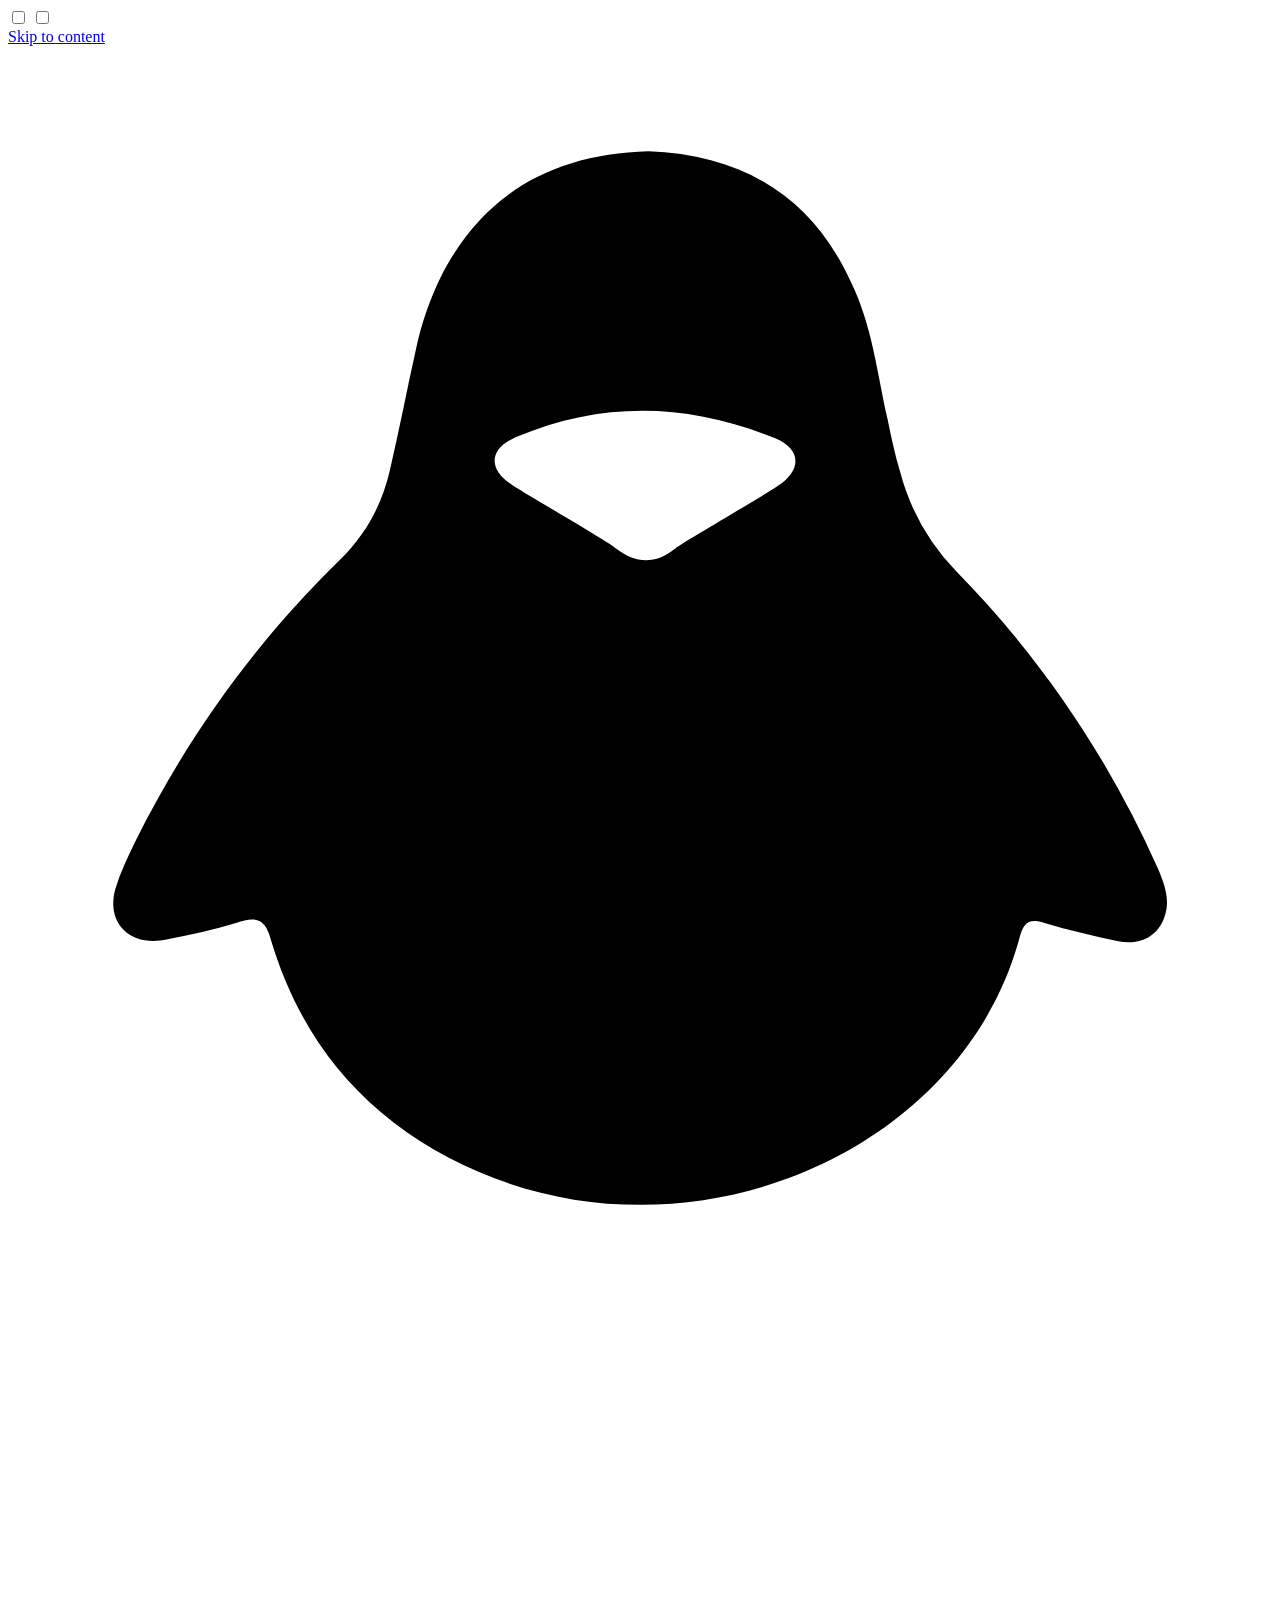
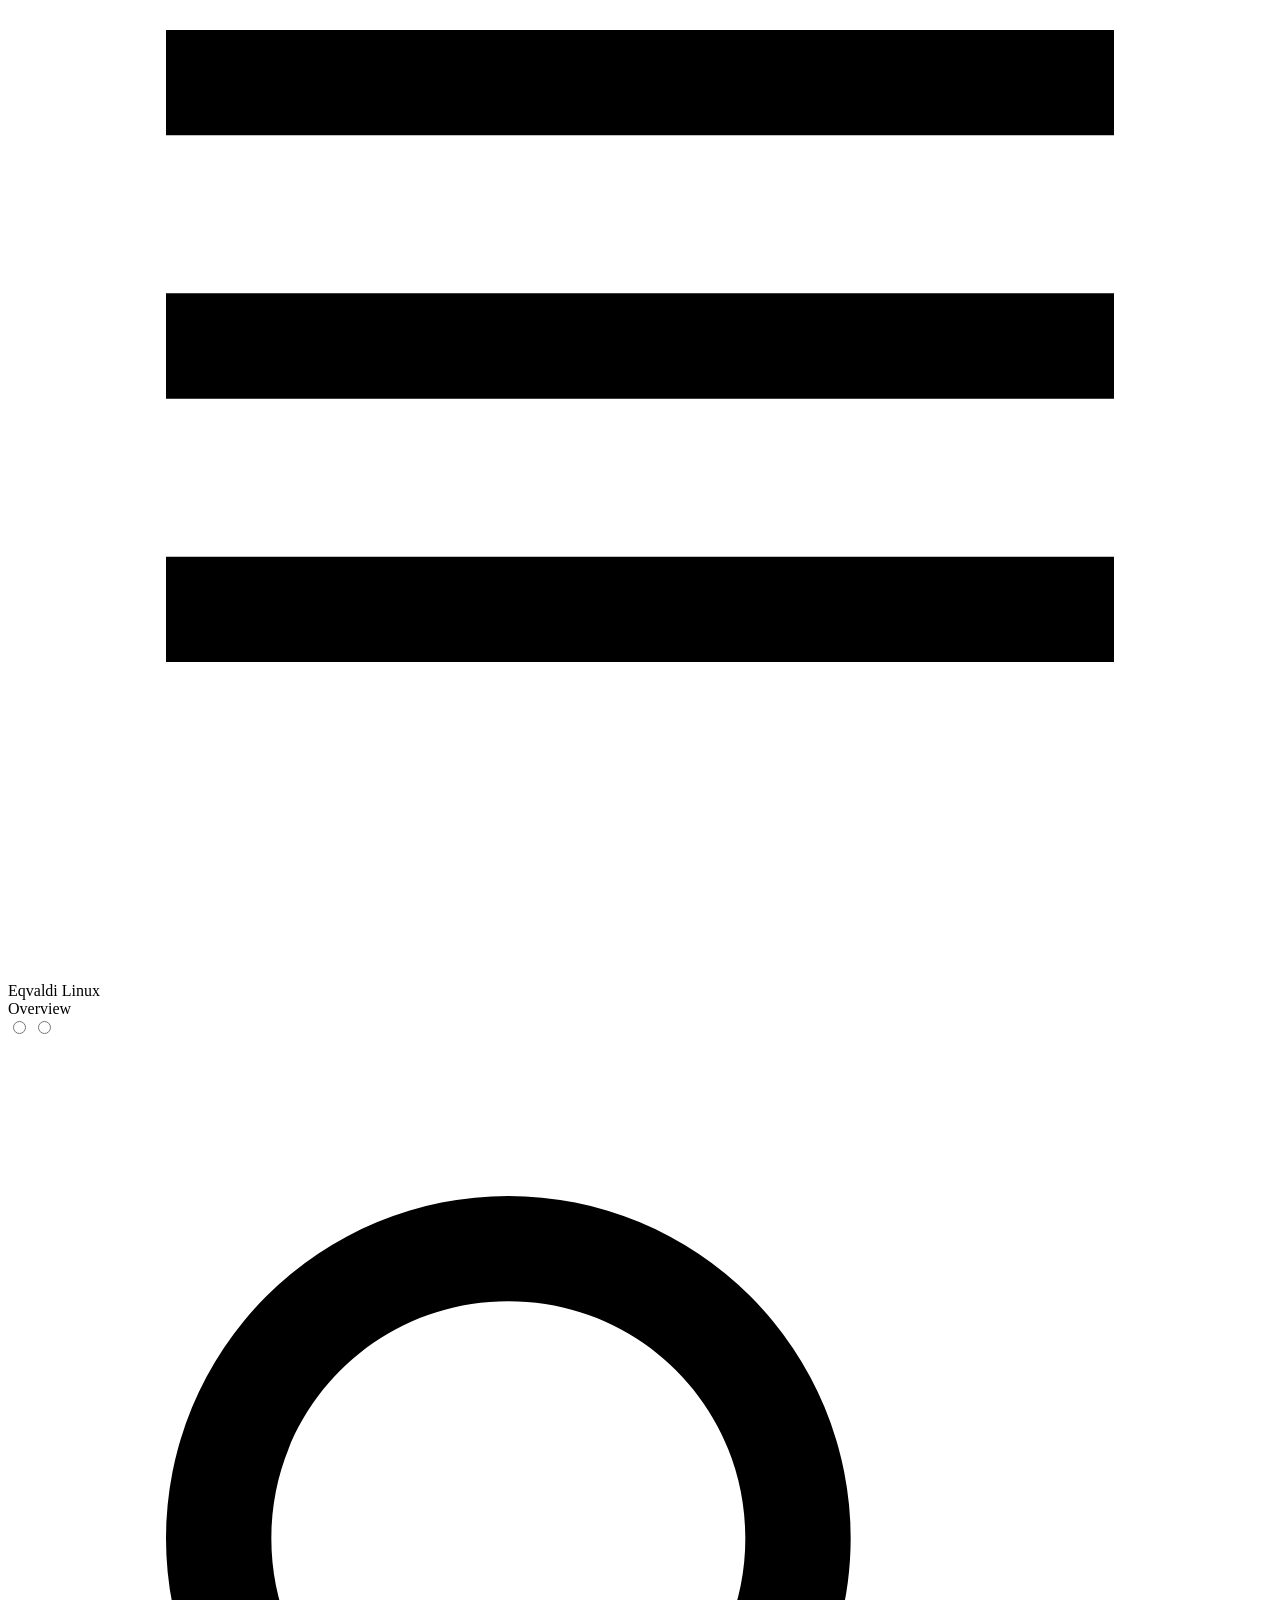
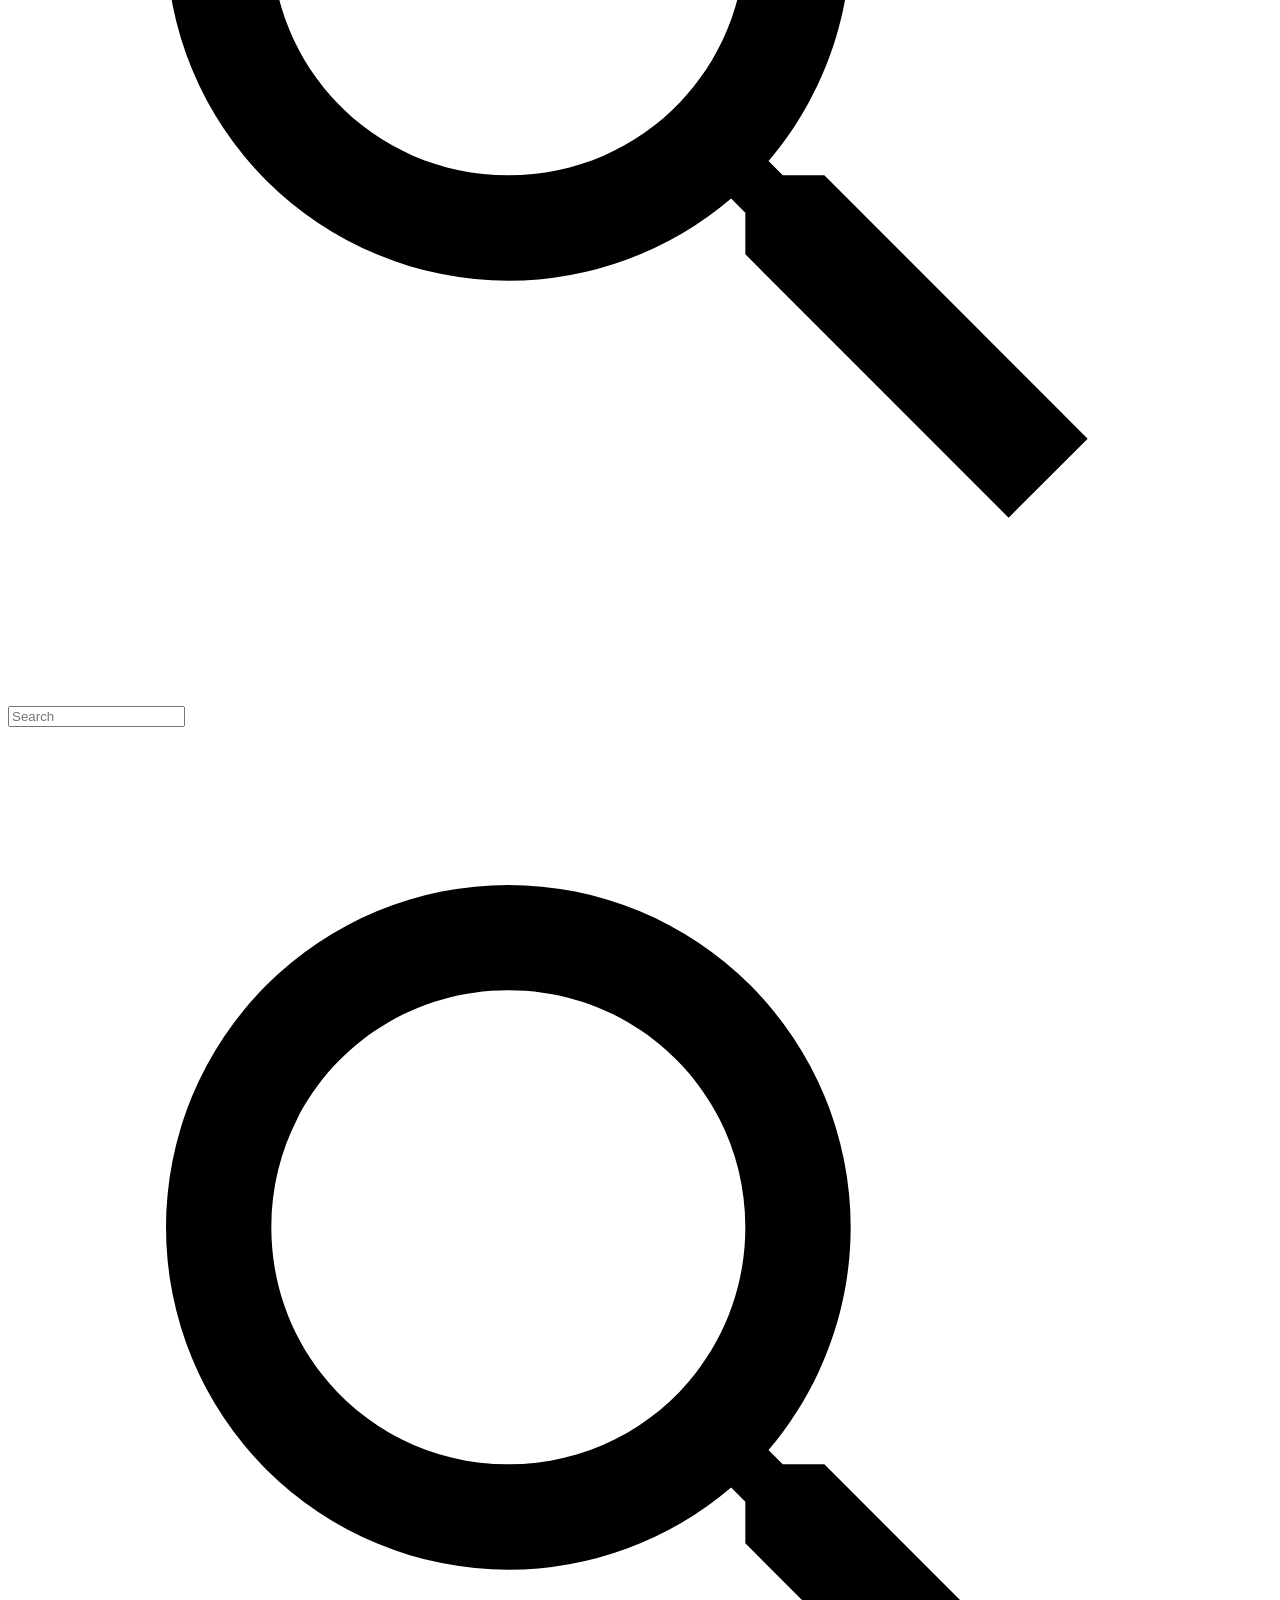
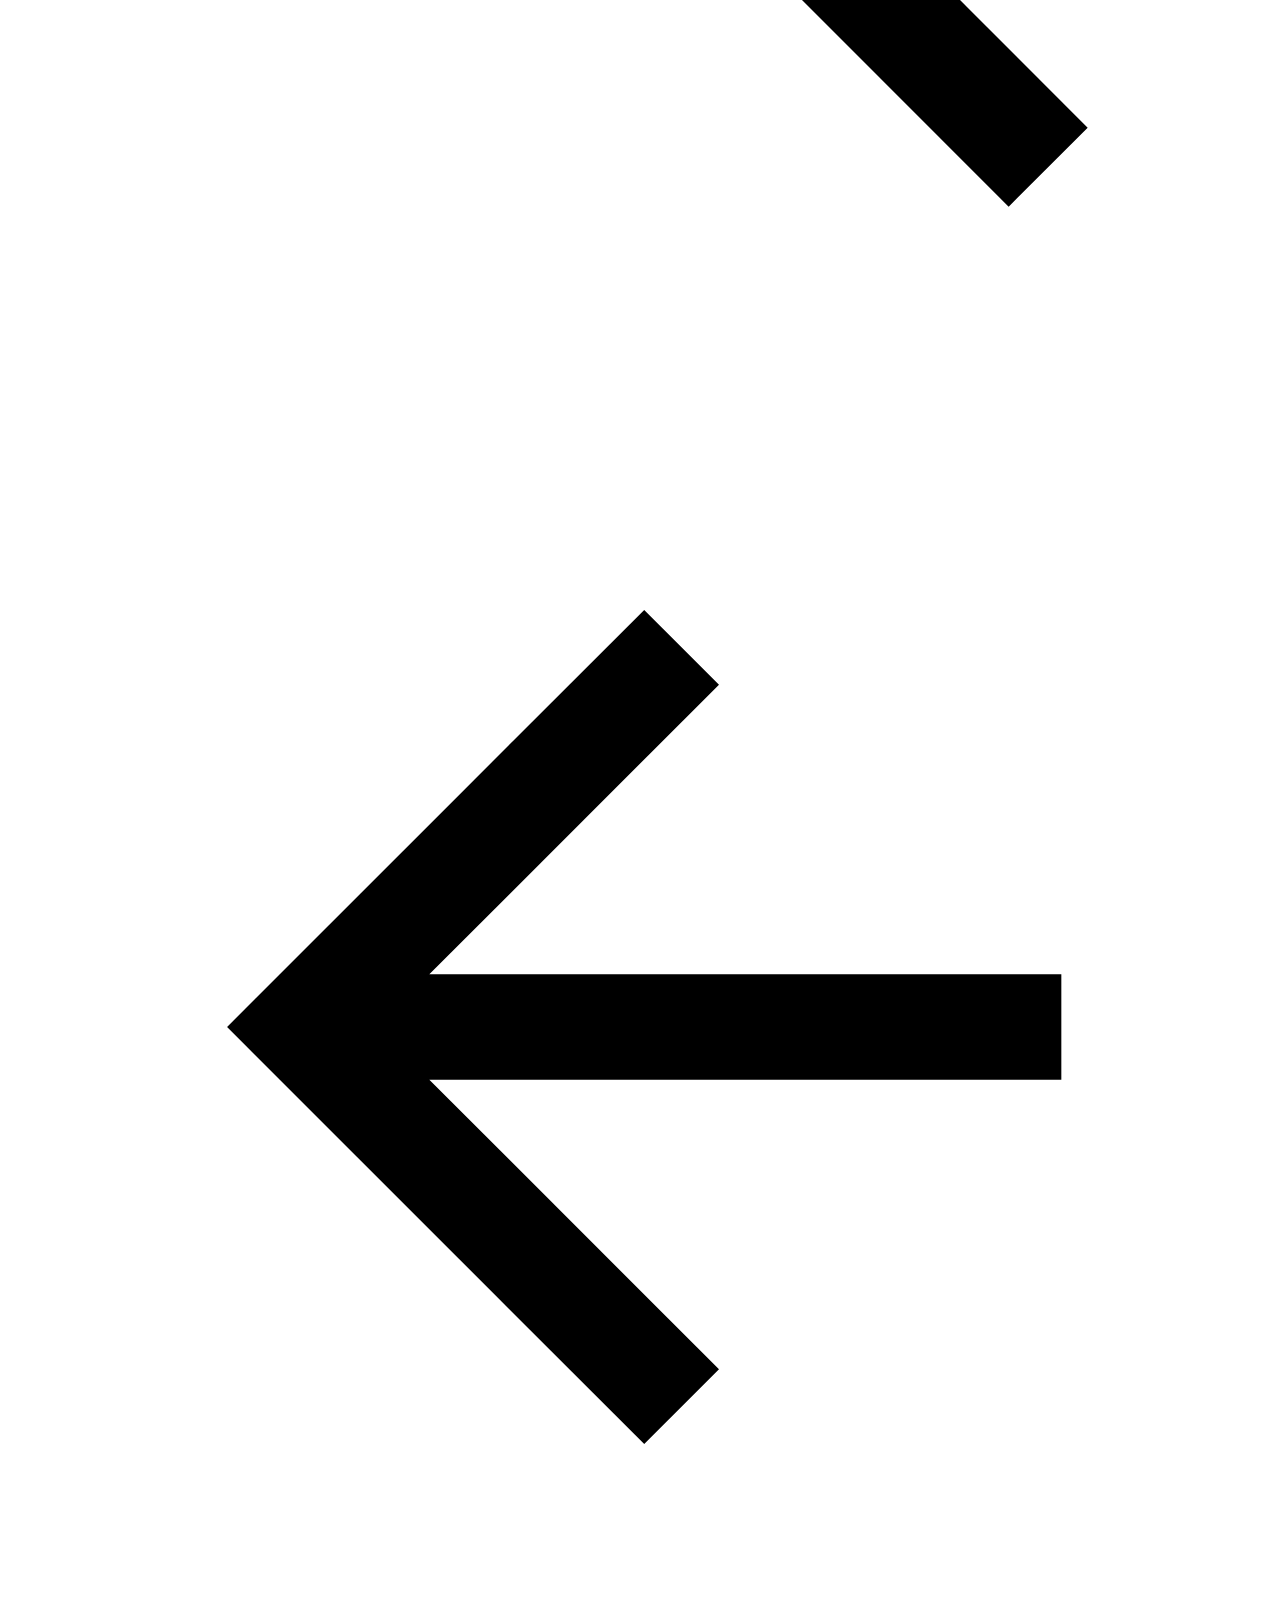
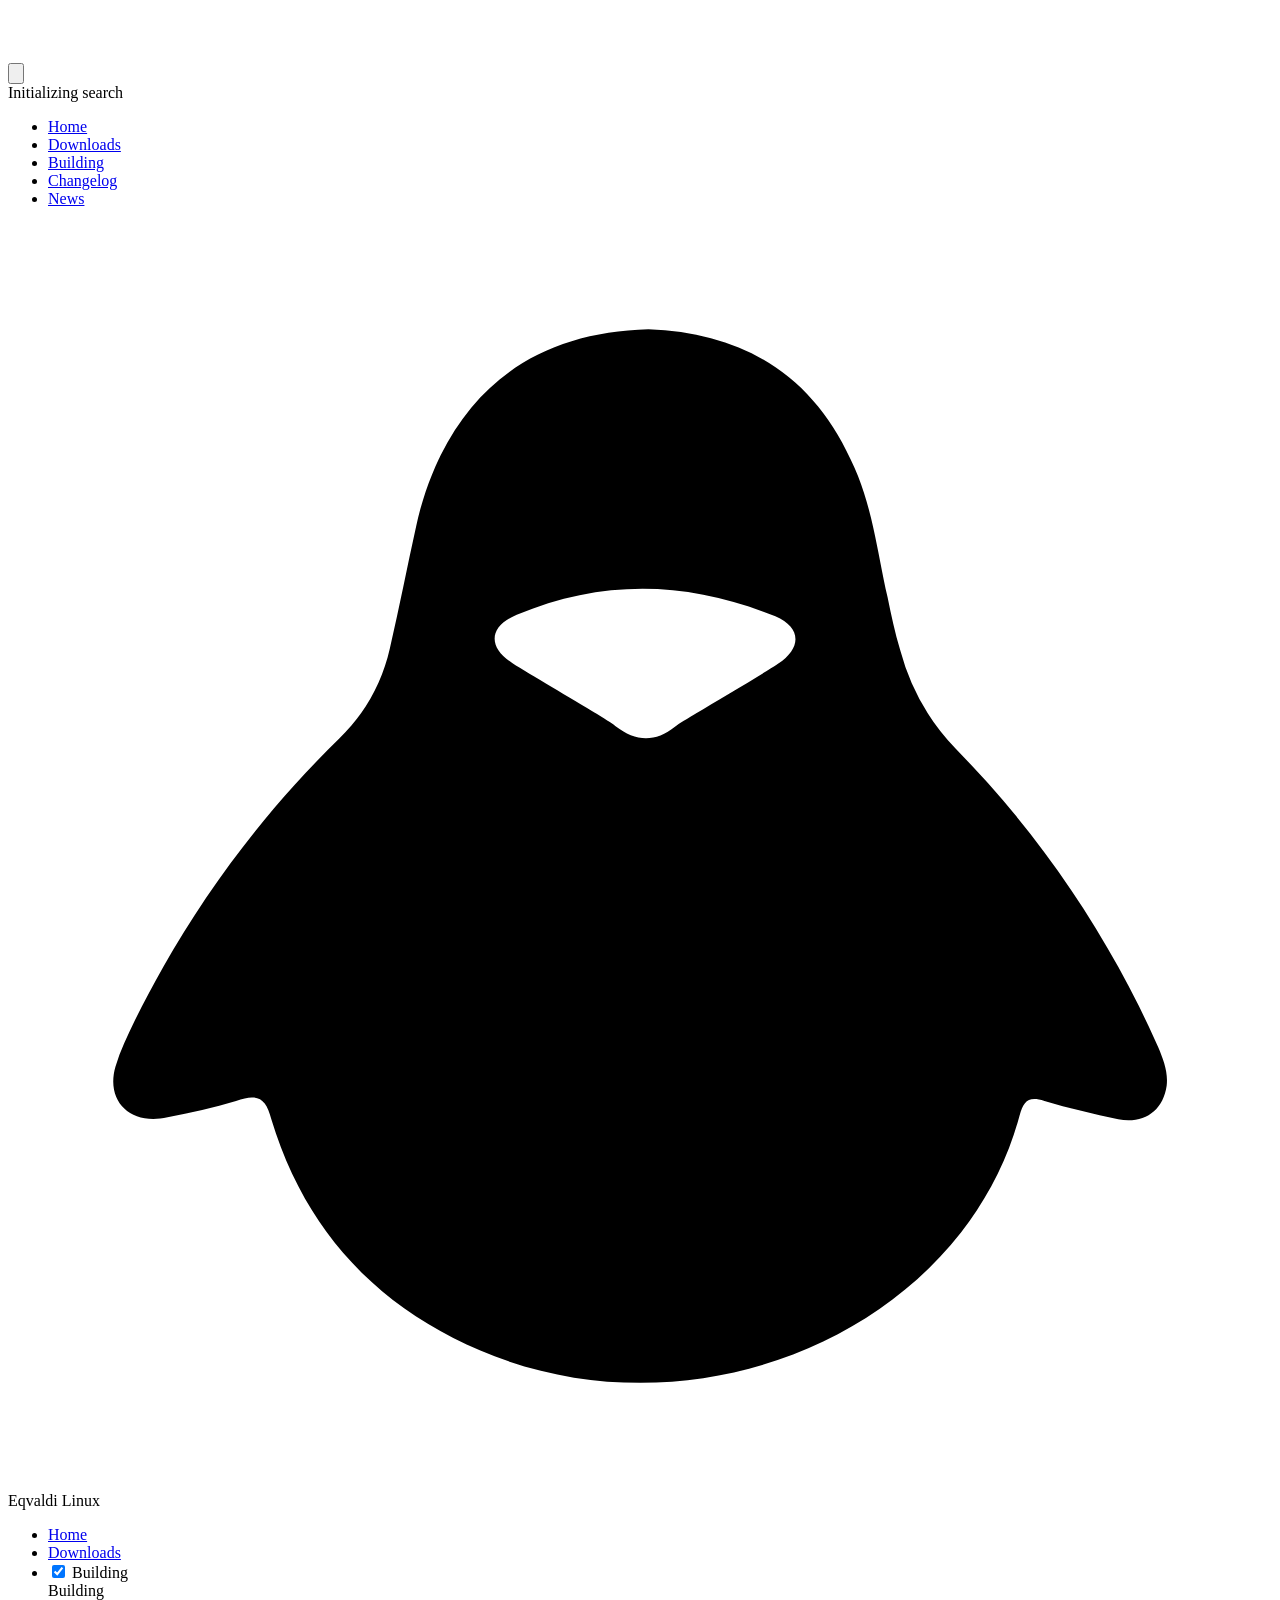
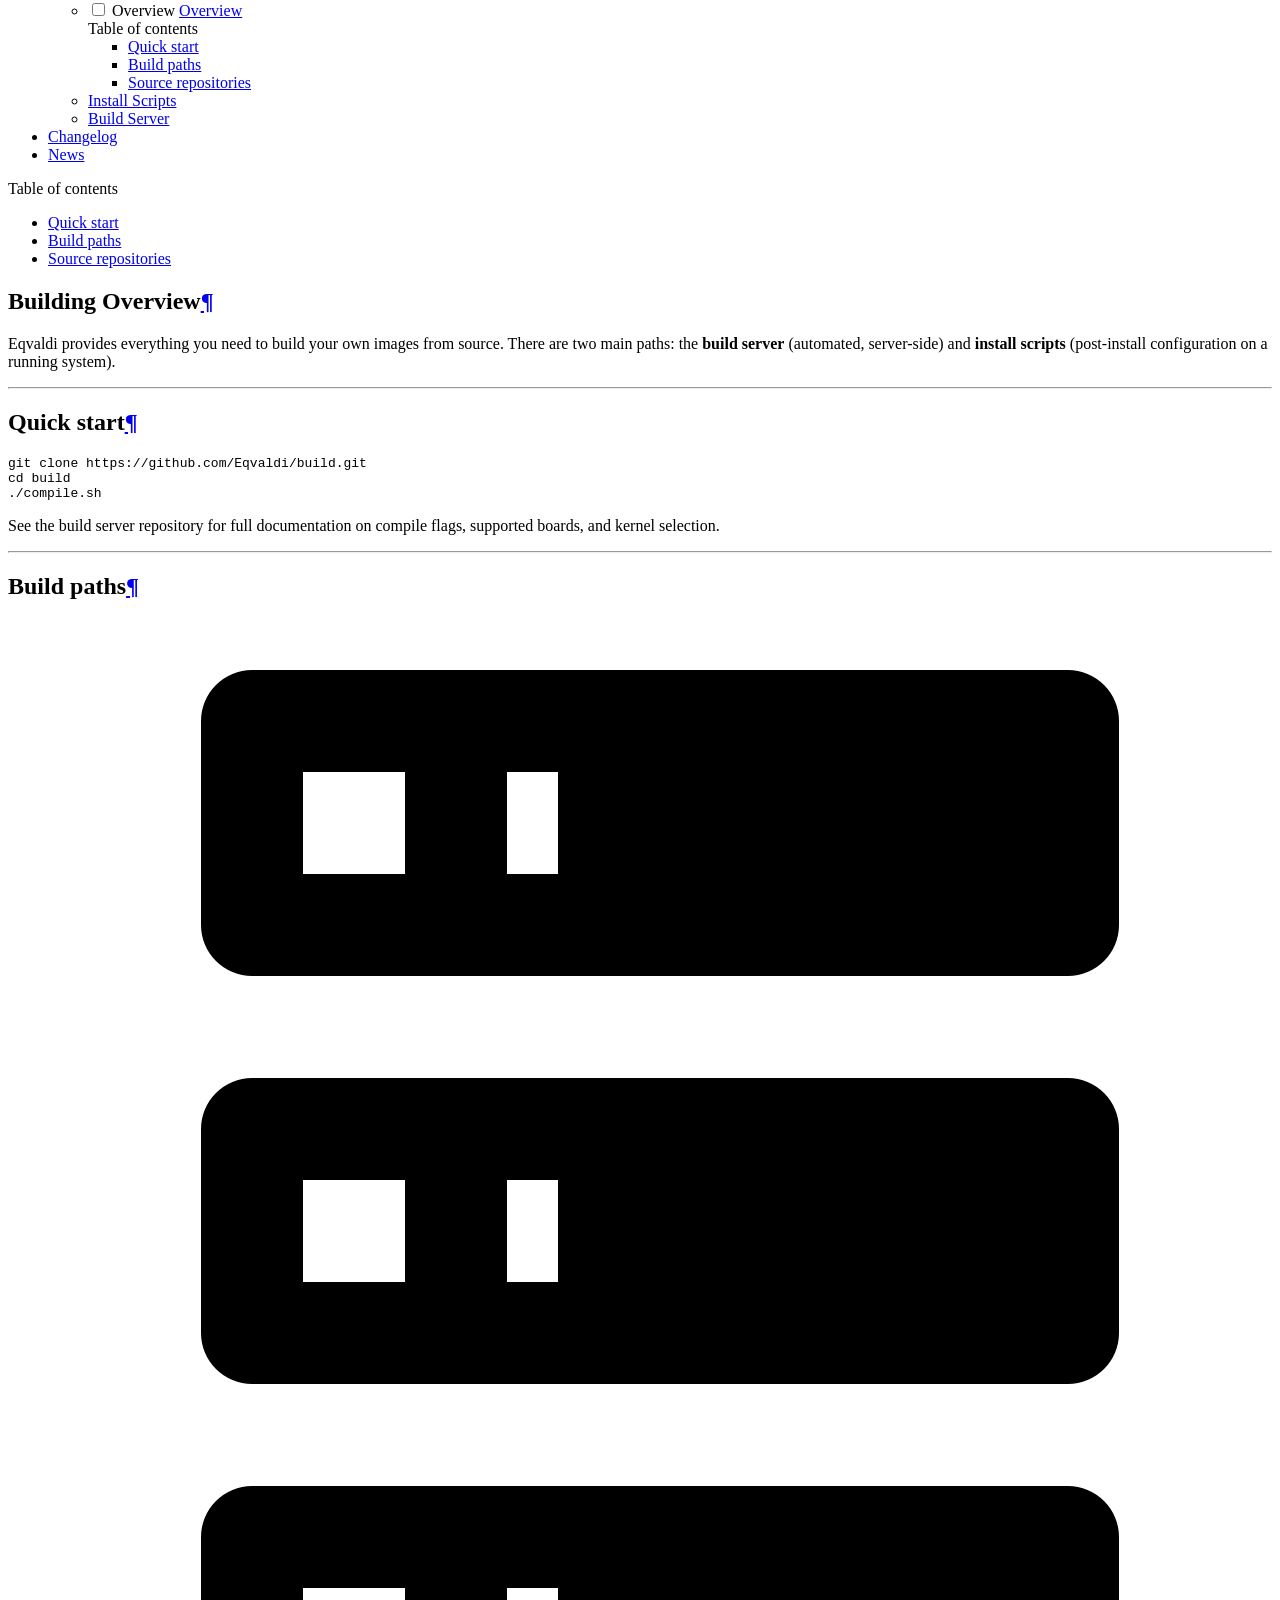
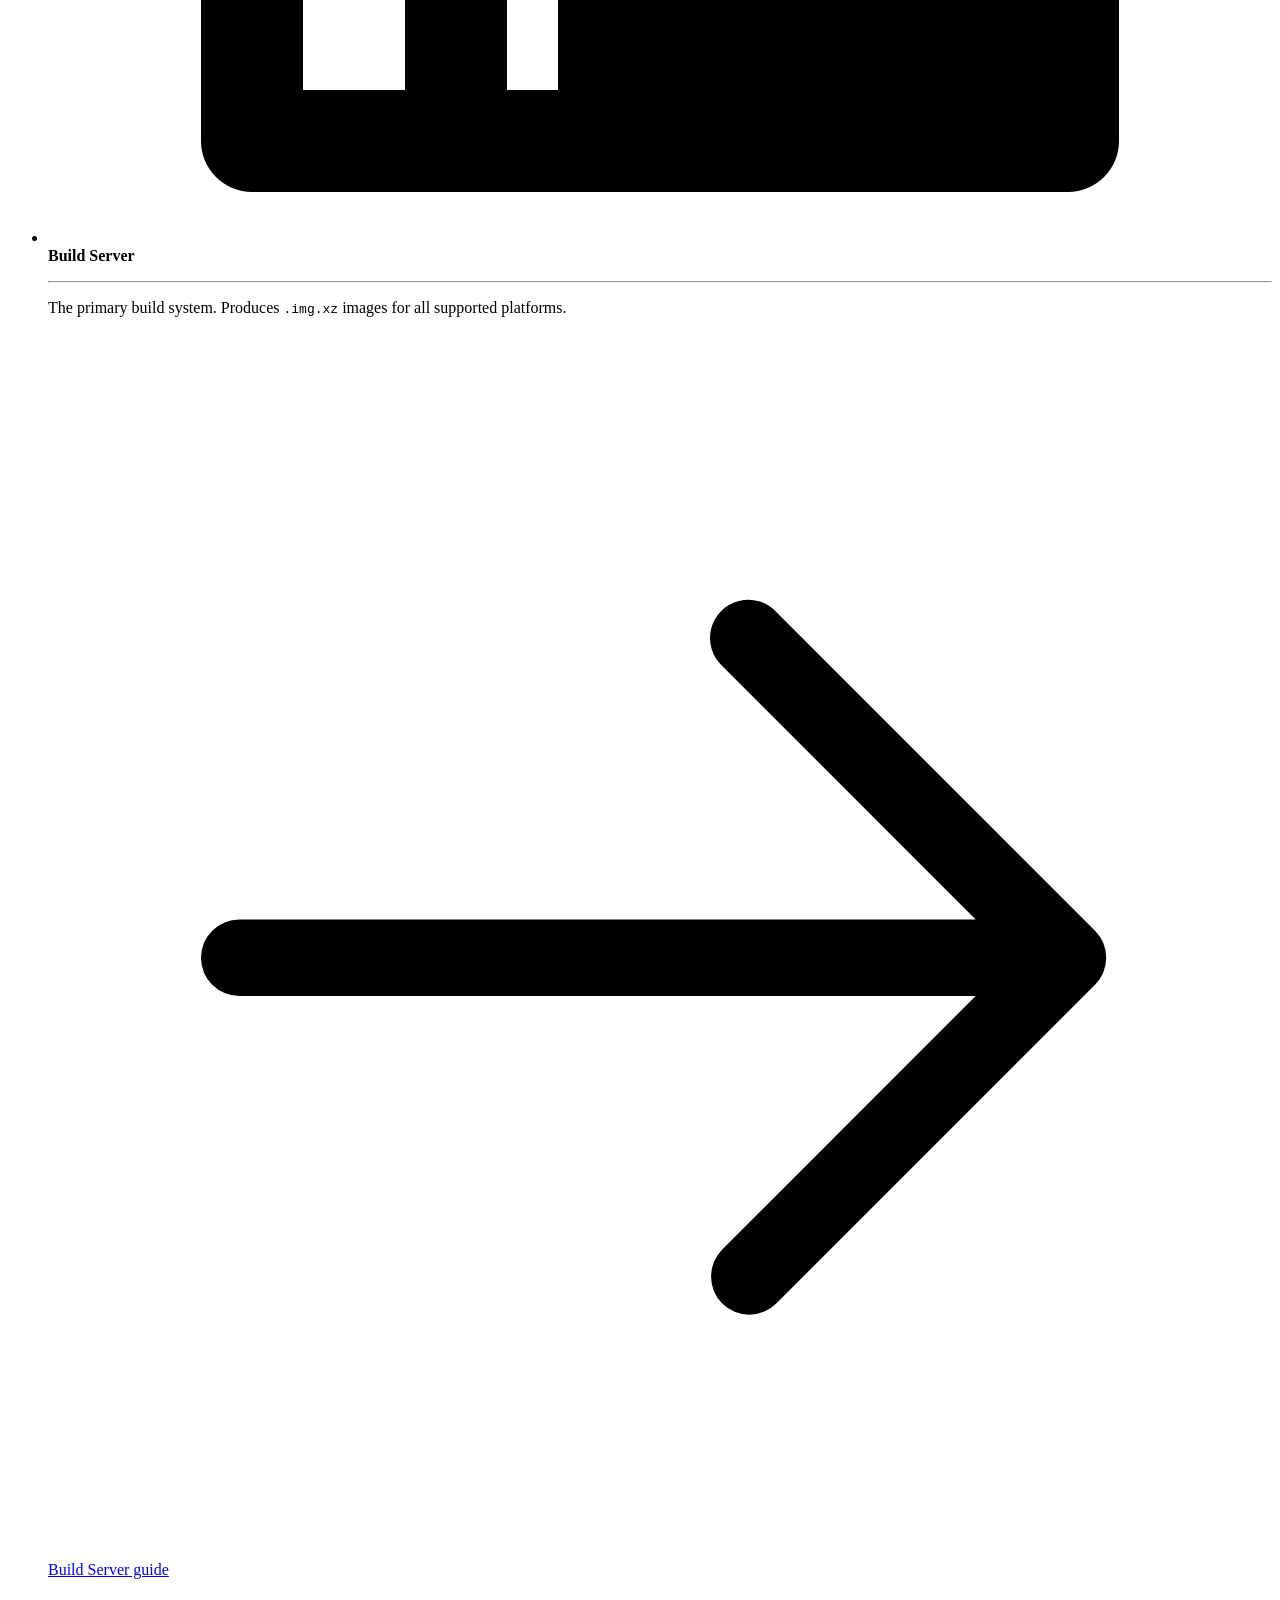
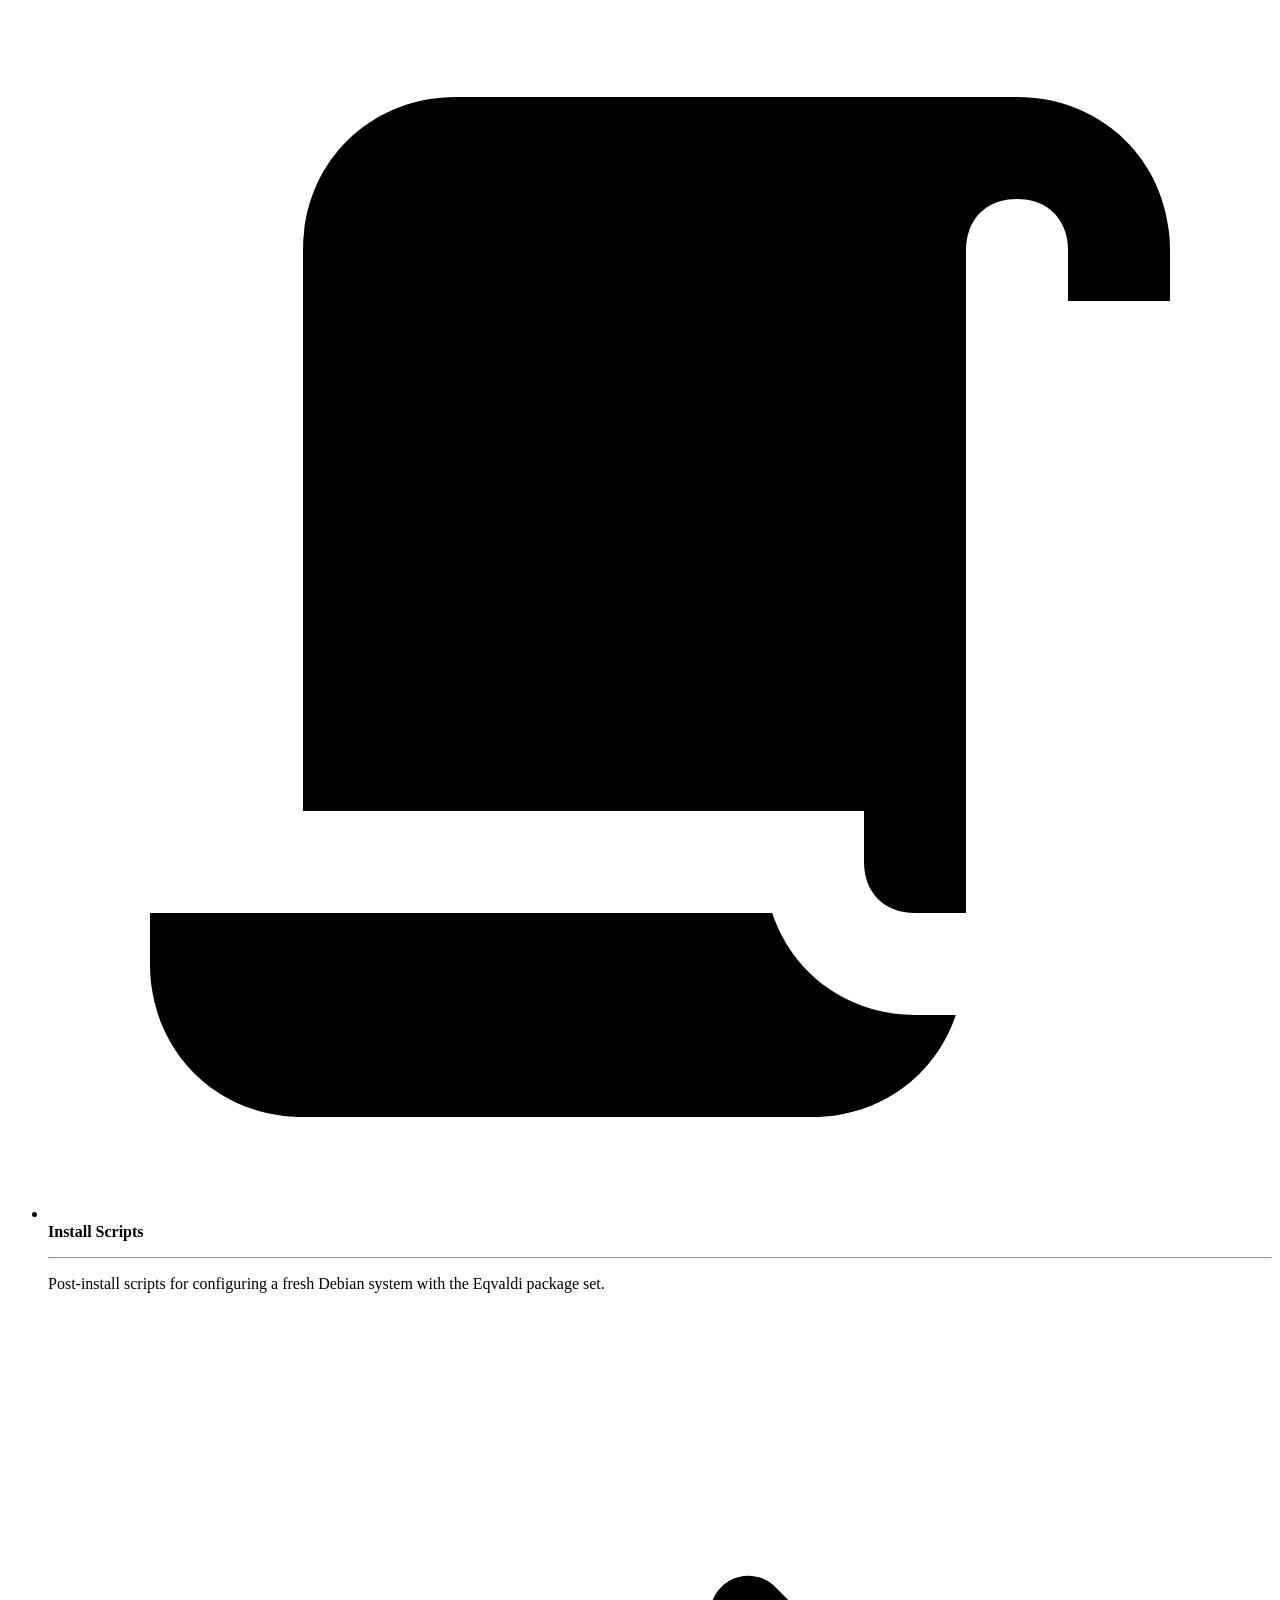
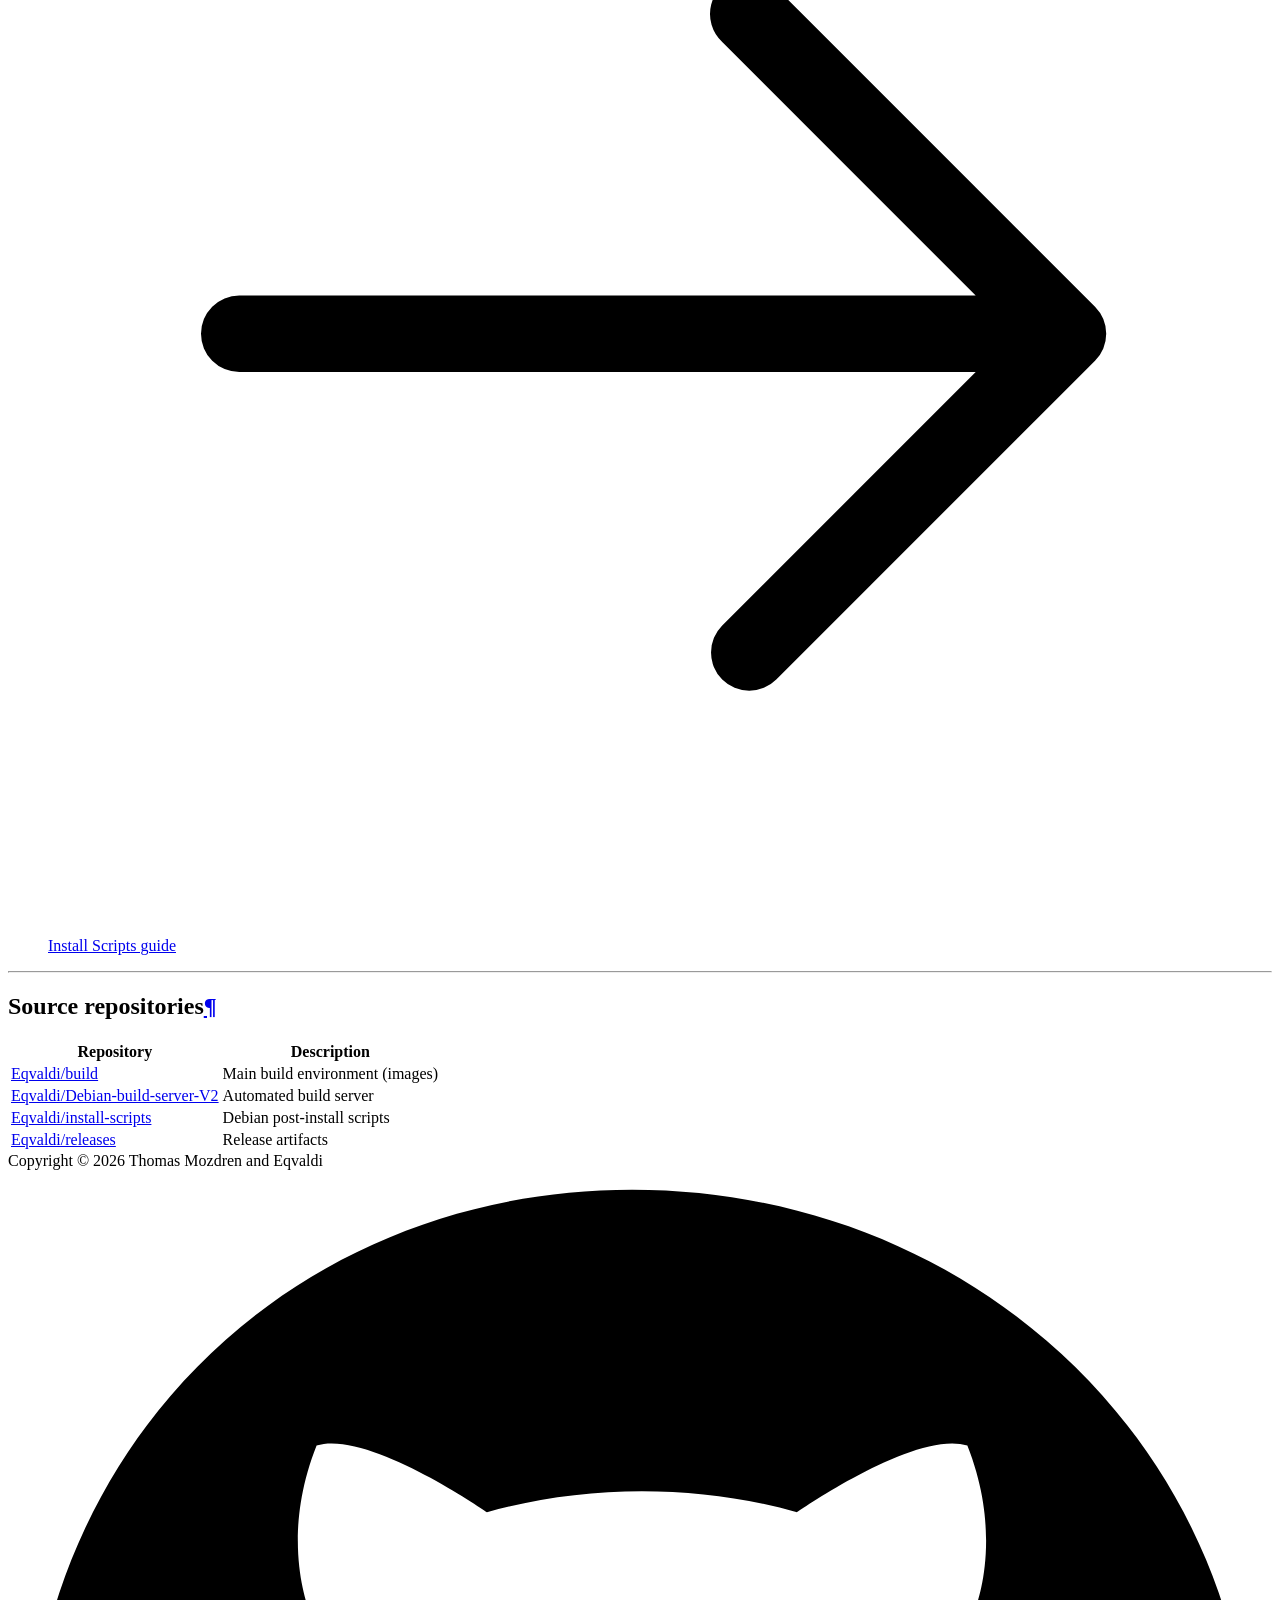
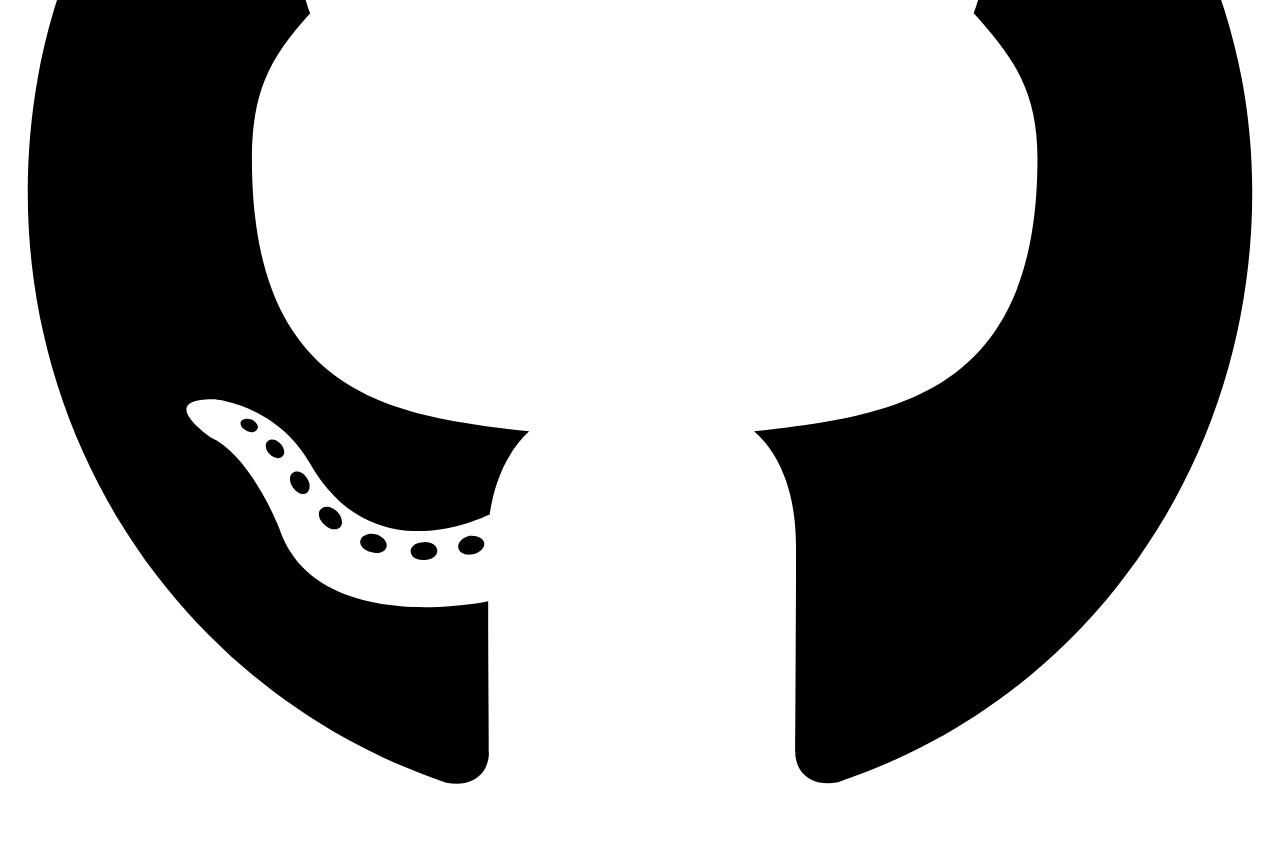
==== building/index.html @ 9b0e5a4a "Deployed b0c1c90 with MkDocs version: 1.6.1" ====
<!doctype html>
<html lang="en" class="no-js">
  <head>
    
      <meta charset="utf-8">
      <meta name="viewport" content="width=device-width,initial-scale=1">
      
        <meta name="description" content="A minimal, Debian-based Linux distribution built on Armbian — optimized for performance across x86 and ARM platforms.">
      
      
        <meta name="author" content="Thomas Mozdren">
      
      
        <link rel="canonical" href="https://eqvaldi.github.io/building/">
      
      
        <link rel="prev" href="../downloads/">
      
      
        <link rel="next" href="install-scripts/">
      
      
        
      
      
      <link rel="icon" href="../assets/logo.jpg">
      <meta name="generator" content="mkdocs-1.6.1, mkdocs-material-9.7.6">
    
    
      
        <title>Overview - Eqvaldi Linux</title>
      
    
    
      <link rel="stylesheet" href="../assets/stylesheets/main.484c7ddc.min.css">
      
        
        <link rel="stylesheet" href="../assets/stylesheets/palette.ab4e12ef.min.css">
      
      


    
    
      
    
    
      
        
        
        <link rel="preconnect" href="https://fonts.gstatic.com" crossorigin>
        <link rel="stylesheet" href="https://fonts.googleapis.com/css?family=Roboto:300,300i,400,400i,700,700i%7CRoboto+Mono:400,400i,700,700i&display=fallback">
        <style>:root{--md-text-font:"Roboto";--md-code-font:"Roboto Mono"}</style>
      
    
    
      <link rel="stylesheet" href="../stylesheets/colors.css">
    
      <link rel="stylesheet" href="../stylesheets/extra.css">
    
    <script>__md_scope=new URL("..",location),__md_hash=e=>[...e].reduce(((e,_)=>(e<<5)-e+_.charCodeAt(0)),0),__md_get=(e,_=localStorage,t=__md_scope)=>JSON.parse(_.getItem(t.pathname+"."+e)),__md_set=(e,_,t=localStorage,a=__md_scope)=>{try{t.setItem(a.pathname+"."+e,JSON.stringify(_))}catch(e){}}</script>
    
      

    
    
  </head>
  
  
    
    
      
    
    
    
    
    <body dir="ltr" data-md-color-scheme="slate" data-md-color-primary="custom" data-md-color-accent="custom">
  
    
    <input class="md-toggle" data-md-toggle="drawer" type="checkbox" id="__drawer" autocomplete="off">
    <input class="md-toggle" data-md-toggle="search" type="checkbox" id="__search" autocomplete="off">
    <label class="md-overlay" for="__drawer"></label>
    <div data-md-component="skip">
      
        
        <a href="#building-overview" class="md-skip">
          Skip to content
        </a>
      
    </div>
    <div data-md-component="announce">
      
    </div>
    
    
      

  

<header class="md-header md-header--shadow md-header--lifted" data-md-component="header">
  <nav class="md-header__inner md-grid" aria-label="Header">
    <a href=".." title="Eqvaldi Linux" class="md-header__button md-logo" aria-label="Eqvaldi Linux" data-md-component="logo">
      
  
  <svg xmlns="http://www.w3.org/2000/svg" viewBox="0 0 24 24"><path d="M14.62 8.35c-.42.28-1.75 1.04-1.95 1.19-.39.31-.75.29-1.14-.01-.2-.16-1.53-.92-1.95-1.19-.48-.31-.45-.7.08-.92 1.64-.69 3.28-.64 4.91.03.49.21.51.6.05.9m7.22 7.28c-.93-2.09-2.2-3.99-3.84-5.66a4.3 4.3 0 0 1-1.06-1.88c-.1-.33-.17-.67-.24-1.01-.2-.88-.29-1.78-.7-2.61-.73-1.58-2-2.4-3.84-2.47-1.81.05-3.16.81-3.95 2.4-.21.43-.36.88-.46 1.34-.17.76-.32 1.55-.5 2.32-.15.65-.45 1.21-.96 1.71-1.61 1.57-2.9 3.37-3.88 5.35-.14.29-.28.58-.37.88-.19.66.29 1.12.99.96.44-.09.88-.18 1.3-.31.41-.15.57-.05.67.35.65 2.15 2.07 3.66 4.24 4.5 4.12 1.56 8.93-.66 9.97-4.58.07-.27.17-.37.47-.27.46.14.93.24 1.4.35.49.09.85-.16.92-.64.03-.26-.06-.49-.16-.73"/></svg>

    </a>
    <label class="md-header__button md-icon" for="__drawer">
      
      <svg xmlns="http://www.w3.org/2000/svg" viewBox="0 0 24 24"><path d="M3 6h18v2H3zm0 5h18v2H3zm0 5h18v2H3z"/></svg>
    </label>
    <div class="md-header__title" data-md-component="header-title">
      <div class="md-header__ellipsis">
        <div class="md-header__topic">
          <span class="md-ellipsis">
            Eqvaldi Linux
          </span>
        </div>
        <div class="md-header__topic" data-md-component="header-topic">
          <span class="md-ellipsis">
            
              Overview
            
          </span>
        </div>
      </div>
    </div>
    
      
        <form class="md-header__option" data-md-component="palette">
  
    
    
    
    <input class="md-option" data-md-color-media="(prefers-color-scheme: dark)" data-md-color-scheme="slate" data-md-color-primary="custom" data-md-color-accent="custom"  aria-label="Switch to light mode"  type="radio" name="__palette" id="__palette_0">
    
      <label class="md-header__button md-icon" title="Switch to light mode" for="__palette_1" hidden>
        <svg xmlns="http://www.w3.org/2000/svg" viewBox="0 0 24 24"><path d="M12 18c-.89 0-1.74-.2-2.5-.55C11.56 16.5 13 14.42 13 12s-1.44-4.5-3.5-5.45C10.26 6.2 11.11 6 12 6a6 6 0 0 1 6 6 6 6 0 0 1-6 6m8-9.31V4h-4.69L12 .69 8.69 4H4v4.69L.69 12 4 15.31V20h4.69L12 23.31 15.31 20H20v-4.69L23.31 12z"/></svg>
      </label>
    
  
    
    
    
    <input class="md-option" data-md-color-media="(prefers-color-scheme: light)" data-md-color-scheme="default" data-md-color-primary="custom" data-md-color-accent="custom"  aria-label="Switch to dark mode"  type="radio" name="__palette" id="__palette_1">
    
      <label class="md-header__button md-icon" title="Switch to dark mode" for="__palette_0" hidden>
        <svg xmlns="http://www.w3.org/2000/svg" viewBox="0 0 24 24"><path d="M12 8a4 4 0 0 0-4 4 4 4 0 0 0 4 4 4 4 0 0 0 4-4 4 4 0 0 0-4-4m0 10a6 6 0 0 1-6-6 6 6 0 0 1 6-6 6 6 0 0 1 6 6 6 6 0 0 1-6 6m8-9.31V4h-4.69L12 .69 8.69 4H4v4.69L.69 12 4 15.31V20h4.69L12 23.31 15.31 20H20v-4.69L23.31 12z"/></svg>
      </label>
    
  
</form>
      
    
    
      <script>var palette=__md_get("__palette");if(palette&&palette.color){if("(prefers-color-scheme)"===palette.color.media){var media=matchMedia("(prefers-color-scheme: light)"),input=document.querySelector(media.matches?"[data-md-color-media='(prefers-color-scheme: light)']":"[data-md-color-media='(prefers-color-scheme: dark)']");palette.color.media=input.getAttribute("data-md-color-media"),palette.color.scheme=input.getAttribute("data-md-color-scheme"),palette.color.primary=input.getAttribute("data-md-color-primary"),palette.color.accent=input.getAttribute("data-md-color-accent")}for(var[key,value]of Object.entries(palette.color))document.body.setAttribute("data-md-color-"+key,value)}</script>
    
    
    
      
      
        <label class="md-header__button md-icon" for="__search">
          
          <svg xmlns="http://www.w3.org/2000/svg" viewBox="0 0 24 24"><path d="M9.5 3A6.5 6.5 0 0 1 16 9.5c0 1.61-.59 3.09-1.56 4.23l.27.27h.79l5 5-1.5 1.5-5-5v-.79l-.27-.27A6.52 6.52 0 0 1 9.5 16 6.5 6.5 0 0 1 3 9.5 6.5 6.5 0 0 1 9.5 3m0 2C7 5 5 7 5 9.5S7 14 9.5 14 14 12 14 9.5 12 5 9.5 5"/></svg>
        </label>
        <div class="md-search" data-md-component="search" role="dialog">
  <label class="md-search__overlay" for="__search"></label>
  <div class="md-search__inner" role="search">
    <form class="md-search__form" name="search">
      <input type="text" class="md-search__input" name="query" aria-label="Search" placeholder="Search" autocapitalize="off" autocorrect="off" autocomplete="off" spellcheck="false" data-md-component="search-query" required>
      <label class="md-search__icon md-icon" for="__search">
        
        <svg xmlns="http://www.w3.org/2000/svg" viewBox="0 0 24 24"><path d="M9.5 3A6.5 6.5 0 0 1 16 9.5c0 1.61-.59 3.09-1.56 4.23l.27.27h.79l5 5-1.5 1.5-5-5v-.79l-.27-.27A6.52 6.52 0 0 1 9.5 16 6.5 6.5 0 0 1 3 9.5 6.5 6.5 0 0 1 9.5 3m0 2C7 5 5 7 5 9.5S7 14 9.5 14 14 12 14 9.5 12 5 9.5 5"/></svg>
        
        <svg xmlns="http://www.w3.org/2000/svg" viewBox="0 0 24 24"><path d="M20 11v2H8l5.5 5.5-1.42 1.42L4.16 12l7.92-7.92L13.5 5.5 8 11z"/></svg>
      </label>
      <nav class="md-search__options" aria-label="Search">
        
        <button type="reset" class="md-search__icon md-icon" title="Clear" aria-label="Clear" tabindex="-1">
          
          <svg xmlns="http://www.w3.org/2000/svg" viewBox="0 0 24 24"><path d="M19 6.41 17.59 5 12 10.59 6.41 5 5 6.41 10.59 12 5 17.59 6.41 19 12 13.41 17.59 19 19 17.59 13.41 12z"/></svg>
        </button>
      </nav>
      
        <div class="md-search__suggest" data-md-component="search-suggest"></div>
      
    </form>
    <div class="md-search__output">
      <div class="md-search__scrollwrap" tabindex="0" data-md-scrollfix>
        <div class="md-search-result" data-md-component="search-result">
          <div class="md-search-result__meta">
            Initializing search
          </div>
          <ol class="md-search-result__list" role="presentation"></ol>
        </div>
      </div>
    </div>
  </div>
</div>
      
    
    
  </nav>
  
    
      
<nav class="md-tabs" aria-label="Tabs" data-md-component="tabs">
  <div class="md-grid">
    <ul class="md-tabs__list">
      
        
  
  
  
  
    <li class="md-tabs__item">
      <a href=".." class="md-tabs__link">
        
  
  
    
  
  Home

      </a>
    </li>
  

      
        
  
  
  
  
    <li class="md-tabs__item">
      <a href="../downloads/" class="md-tabs__link">
        
  
  
    
  
  Downloads

      </a>
    </li>
  

      
        
  
  
  
    
  
  
    
    
      <li class="md-tabs__item md-tabs__item--active">
        <a href="./" class="md-tabs__link">
          
  
  
  Building

        </a>
      </li>
    
  

      
        
  
  
  
  
    <li class="md-tabs__item">
      <a href="../changelog/" class="md-tabs__link">
        
  
  
    
  
  Changelog

      </a>
    </li>
  

      
        
  
  
  
  
    <li class="md-tabs__item">
      <a href="../news/" class="md-tabs__link">
        
  
  
    
  
  News

      </a>
    </li>
  

      
    </ul>
  </div>
</nav>
    
  
</header>
    
    <div class="md-container" data-md-component="container">
      
      
        
      
      <main class="md-main" data-md-component="main">
        <div class="md-main__inner md-grid">
          
            
              
              <div class="md-sidebar md-sidebar--primary" data-md-component="sidebar" data-md-type="navigation" >
                <div class="md-sidebar__scrollwrap">
                  <div class="md-sidebar__inner">
                    


  


<nav class="md-nav md-nav--primary md-nav--lifted" aria-label="Navigation" data-md-level="0">
  <label class="md-nav__title" for="__drawer">
    <a href=".." title="Eqvaldi Linux" class="md-nav__button md-logo" aria-label="Eqvaldi Linux" data-md-component="logo">
      
  
  <svg xmlns="http://www.w3.org/2000/svg" viewBox="0 0 24 24"><path d="M14.62 8.35c-.42.28-1.75 1.04-1.95 1.19-.39.31-.75.29-1.14-.01-.2-.16-1.53-.92-1.95-1.19-.48-.31-.45-.7.08-.92 1.64-.69 3.28-.64 4.91.03.49.21.51.6.05.9m7.22 7.28c-.93-2.09-2.2-3.99-3.84-5.66a4.3 4.3 0 0 1-1.06-1.88c-.1-.33-.17-.67-.24-1.01-.2-.88-.29-1.78-.7-2.61-.73-1.58-2-2.4-3.84-2.47-1.81.05-3.16.81-3.95 2.4-.21.43-.36.88-.46 1.34-.17.76-.32 1.55-.5 2.32-.15.65-.45 1.21-.96 1.71-1.61 1.57-2.9 3.37-3.88 5.35-.14.29-.28.58-.37.88-.19.66.29 1.12.99.96.44-.09.88-.18 1.3-.31.41-.15.57-.05.67.35.65 2.15 2.07 3.66 4.24 4.5 4.12 1.56 8.93-.66 9.97-4.58.07-.27.17-.37.47-.27.46.14.93.24 1.4.35.49.09.85-.16.92-.64.03-.26-.06-.49-.16-.73"/></svg>

    </a>
    Eqvaldi Linux
  </label>
  
  <ul class="md-nav__list" data-md-scrollfix>
    
      
      
  
  
  
  
    <li class="md-nav__item">
      <a href=".." class="md-nav__link">
        
  
  
  <span class="md-ellipsis">
    
  
    Home
  

    
  </span>
  
  

      </a>
    </li>
  

    
      
      
  
  
  
  
    <li class="md-nav__item">
      <a href="../downloads/" class="md-nav__link">
        
  
  
  <span class="md-ellipsis">
    
  
    Downloads
  

    
  </span>
  
  

      </a>
    </li>
  

    
      
      
  
  
    
  
  
  
    
    
    
    
      
        
        
      
      
        
      
    
    
    <li class="md-nav__item md-nav__item--active md-nav__item--section md-nav__item--nested">
      
        
        
        <input class="md-nav__toggle md-toggle " type="checkbox" id="__nav_3" checked>
        
          
          <label class="md-nav__link" for="__nav_3" id="__nav_3_label" tabindex="">
            
  
  
  <span class="md-ellipsis">
    
  
    Building
  

    
  </span>
  
  

            <span class="md-nav__icon md-icon"></span>
          </label>
        
        <nav class="md-nav" data-md-level="1" aria-labelledby="__nav_3_label" aria-expanded="true">
          <label class="md-nav__title" for="__nav_3">
            <span class="md-nav__icon md-icon"></span>
            
  
    Building
  

          </label>
          <ul class="md-nav__list" data-md-scrollfix>
            
              
                
  
  
    
  
  
  
    <li class="md-nav__item md-nav__item--active">
      
      <input class="md-nav__toggle md-toggle" type="checkbox" id="__toc">
      
      
        
      
      
        <label class="md-nav__link md-nav__link--active" for="__toc">
          
  
  
  <span class="md-ellipsis">
    
  
    Overview
  

    
  </span>
  
  

          <span class="md-nav__icon md-icon"></span>
        </label>
      
      <a href="./" class="md-nav__link md-nav__link--active">
        
  
  
  <span class="md-ellipsis">
    
  
    Overview
  

    
  </span>
  
  

      </a>
      
        

<nav class="md-nav md-nav--secondary" aria-label="Table of contents">
  
  
  
    
  
  
    <label class="md-nav__title" for="__toc">
      <span class="md-nav__icon md-icon"></span>
      Table of contents
    </label>
    <ul class="md-nav__list" data-md-component="toc" data-md-scrollfix>
      
        <li class="md-nav__item">
  <a href="#quick-start" class="md-nav__link">
    <span class="md-ellipsis">
      
        Quick start
      
    </span>
  </a>
  
</li>
      
        <li class="md-nav__item">
  <a href="#build-paths" class="md-nav__link">
    <span class="md-ellipsis">
      
        Build paths
      
    </span>
  </a>
  
</li>
      
        <li class="md-nav__item">
  <a href="#source-repositories" class="md-nav__link">
    <span class="md-ellipsis">
      
        Source repositories
      
    </span>
  </a>
  
</li>
      
    </ul>
  
</nav>
      
    </li>
  

              
            
              
                
  
  
  
  
    <li class="md-nav__item">
      <a href="install-scripts/" class="md-nav__link">
        
  
  
  <span class="md-ellipsis">
    
  
    Install Scripts
  

    
  </span>
  
  

      </a>
    </li>
  

              
            
              
                
  
  
  
  
    <li class="md-nav__item">
      <a href="build-server/" class="md-nav__link">
        
  
  
  <span class="md-ellipsis">
    
  
    Build Server
  

    
  </span>
  
  

      </a>
    </li>
  

              
            
          </ul>
        </nav>
      
    </li>
  

    
      
      
  
  
  
  
    <li class="md-nav__item">
      <a href="../changelog/" class="md-nav__link">
        
  
  
  <span class="md-ellipsis">
    
  
    Changelog
  

    
  </span>
  
  

      </a>
    </li>
  

    
      
      
  
  
  
  
    <li class="md-nav__item">
      <a href="../news/" class="md-nav__link">
        
  
  
  <span class="md-ellipsis">
    
  
    News
  

    
  </span>
  
  

      </a>
    </li>
  

    
  </ul>
</nav>
                  </div>
                </div>
              </div>
            
            
              
              <div class="md-sidebar md-sidebar--secondary" data-md-component="sidebar" data-md-type="toc" >
                <div class="md-sidebar__scrollwrap">
                  <div class="md-sidebar__inner">
                    

<nav class="md-nav md-nav--secondary" aria-label="Table of contents">
  
  
  
    
  
  
    <label class="md-nav__title" for="__toc">
      <span class="md-nav__icon md-icon"></span>
      Table of contents
    </label>
    <ul class="md-nav__list" data-md-component="toc" data-md-scrollfix>
      
        <li class="md-nav__item">
  <a href="#quick-start" class="md-nav__link">
    <span class="md-ellipsis">
      
        Quick start
      
    </span>
  </a>
  
</li>
      
        <li class="md-nav__item">
  <a href="#build-paths" class="md-nav__link">
    <span class="md-ellipsis">
      
        Build paths
      
    </span>
  </a>
  
</li>
      
        <li class="md-nav__item">
  <a href="#source-repositories" class="md-nav__link">
    <span class="md-ellipsis">
      
        Source repositories
      
    </span>
  </a>
  
</li>
      
    </ul>
  
</nav>
                  </div>
                </div>
              </div>
            
          
          
            <div class="md-content" data-md-component="content">
              
              <article class="md-content__inner md-typeset">
                
                  



<h1 id="building-overview">Building Overview<a class="headerlink" href="#building-overview" title="Permanent link">&para;</a></h1>
<p>Eqvaldi provides everything you need to build your own images from source. There are two main paths: the <strong>build server</strong> (automated, server-side) and <strong>install scripts</strong> (post-install configuration on a running system).</p>
<hr />
<h2 id="quick-start">Quick start<a class="headerlink" href="#quick-start" title="Permanent link">&para;</a></h2>
<div class="highlight"><pre><span></span><code>git<span class="w"> </span>clone<span class="w"> </span>https://github.com/Eqvaldi/build.git
<span class="nb">cd</span><span class="w"> </span>build
./compile.sh
</code></pre></div>
<p>See the build server repository for full documentation on compile flags, supported boards, and kernel selection.</p>
<hr />
<h2 id="build-paths">Build paths<a class="headerlink" href="#build-paths" title="Permanent link">&para;</a></h2>
<div class="grid cards">
<ul>
<li>
<p><span class="twemoji lg middle"><svg xmlns="http://www.w3.org/2000/svg" viewBox="0 0 24 24"><path d="M4 1h16a1 1 0 0 1 1 1v4a1 1 0 0 1-1 1H4a1 1 0 0 1-1-1V2a1 1 0 0 1 1-1m0 8h16a1 1 0 0 1 1 1v4a1 1 0 0 1-1 1H4a1 1 0 0 1-1-1v-4a1 1 0 0 1 1-1m0 8h16a1 1 0 0 1 1 1v4a1 1 0 0 1-1 1H4a1 1 0 0 1-1-1v-4a1 1 0 0 1 1-1M9 5h1V3H9zm0 8h1v-2H9zm0 8h1v-2H9zM5 3v2h2V3zm0 8v2h2v-2zm0 8v2h2v-2z"/></svg></span> <strong>Build Server</strong></p>
<hr />
<p>The primary build system. Produces <code>.img.xz</code> images for all supported platforms.</p>
<p><a href="build-server/"><span class="twemoji"><svg xmlns="http://www.w3.org/2000/svg" viewBox="0 0 24 24"><path d="M13.22 19.03a.75.75 0 0 1 0-1.06L18.19 13H3.75a.75.75 0 0 1 0-1.5h14.44l-4.97-4.97a.749.749 0 0 1 .326-1.275.75.75 0 0 1 .734.215l6.25 6.25a.75.75 0 0 1 0 1.06l-6.25 6.25a.75.75 0 0 1-1.06 0"/></svg></span> Build Server guide</a></p>
</li>
<li>
<p><span class="twemoji lg middle"><svg xmlns="http://www.w3.org/2000/svg" viewBox="0 0 24 24"><path d="M17.8 20c-.4 1.2-1.5 2-2.8 2H5c-1.7 0-3-1.3-3-3v-1h12.2c.4 1.2 1.5 2 2.8 2zM19 2H8C6.3 2 5 3.3 5 5v11h11v1c0 .6.4 1 1 1h1V5c0-.6.4-1 1-1s1 .4 1 1v1h2V5c0-1.7-1.3-3-3-3"/></svg></span> <strong>Install Scripts</strong></p>
<hr />
<p>Post-install scripts for configuring a fresh Debian system with the Eqvaldi package set.</p>
<p><a href="install-scripts/"><span class="twemoji"><svg xmlns="http://www.w3.org/2000/svg" viewBox="0 0 24 24"><path d="M13.22 19.03a.75.75 0 0 1 0-1.06L18.19 13H3.75a.75.75 0 0 1 0-1.5h14.44l-4.97-4.97a.749.749 0 0 1 .326-1.275.75.75 0 0 1 .734.215l6.25 6.25a.75.75 0 0 1 0 1.06l-6.25 6.25a.75.75 0 0 1-1.06 0"/></svg></span> Install Scripts guide</a></p>
</li>
</ul>
</div>
<hr />
<h2 id="source-repositories">Source repositories<a class="headerlink" href="#source-repositories" title="Permanent link">&para;</a></h2>
<table>
<thead>
<tr>
<th>Repository</th>
<th>Description</th>
</tr>
</thead>
<tbody>
<tr>
<td><a href="https://github.com/Eqvaldi/build">Eqvaldi/build</a></td>
<td>Main build environment (images)</td>
</tr>
<tr>
<td><a href="https://github.com/Eqvaldi/Debian-build-server-V2">Eqvaldi/Debian-build-server-V2</a></td>
<td>Automated build server</td>
</tr>
<tr>
<td><a href="https://github.com/Eqvaldi/install-scripts">Eqvaldi/install-scripts</a></td>
<td>Debian post-install scripts</td>
</tr>
<tr>
<td><a href="https://github.com/Eqvaldi/releases">Eqvaldi/releases</a></td>
<td>Release artifacts</td>
</tr>
</tbody>
</table>












                
              </article>
            </div>
          
          
  <script>var tabs=__md_get("__tabs");if(Array.isArray(tabs))e:for(var set of document.querySelectorAll(".tabbed-set")){var labels=set.querySelector(".tabbed-labels");for(var tab of tabs)for(var label of labels.getElementsByTagName("label"))if(label.innerText.trim()===tab){var input=document.getElementById(label.htmlFor);input.checked=!0;continue e}}</script>

<script>var target=document.getElementById(location.hash.slice(1));target&&target.name&&(target.checked=target.name.startsWith("__tabbed_"))</script>
        </div>
        
          <button type="button" class="md-top md-icon" data-md-component="top" hidden>
  
  <svg xmlns="http://www.w3.org/2000/svg" viewBox="0 0 24 24"><path d="M13 20h-2V8l-5.5 5.5-1.42-1.42L12 4.16l7.92 7.92-1.42 1.42L13 8z"/></svg>
  Back to top
</button>
        
      </main>
      
        <footer class="md-footer">
  
  <div class="md-footer-meta md-typeset">
    <div class="md-footer-meta__inner md-grid">
      <div class="md-copyright">
  
    <div class="md-copyright__highlight">
      Copyright &copy; 2026 Thomas Mozdren and Eqvaldi
    </div>
  
  
</div>
      
        
<div class="md-social">
  
    
    
    
    
    <a href="https://github.com/Eqvaldi" target="_blank" rel="noopener" title="Eqvaldi on GitHub" class="md-social__link">
      <svg xmlns="http://www.w3.org/2000/svg" viewBox="0 0 512 512"><!--! Font Awesome Free 7.1.0 by @fontawesome - https://fontawesome.com License - https://fontawesome.com/license/free (Icons: CC BY 4.0, Fonts: SIL OFL 1.1, Code: MIT License) Copyright 2025 Fonticons, Inc.--><path d="M173.9 397.4c0 2-2.3 3.6-5.2 3.6-3.3.3-5.6-1.3-5.6-3.6 0-2 2.3-3.6 5.2-3.6 3-.3 5.6 1.3 5.6 3.6m-31.1-4.5c-.7 2 1.3 4.3 4.3 4.9 2.6 1 5.6 0 6.2-2s-1.3-4.3-4.3-5.2c-2.6-.7-5.5.3-6.2 2.3m44.2-1.7c-2.9.7-4.9 2.6-4.6 4.9.3 2 2.9 3.3 5.9 2.6 2.9-.7 4.9-2.6 4.6-4.6-.3-1.9-3-3.2-5.9-2.9M252.8 8C114.1 8 8 113.3 8 252c0 110.9 69.8 205.8 169.5 239.2 12.8 2.3 17.3-5.6 17.3-12.1 0-6.2-.3-40.4-.3-61.4 0 0-70 15-84.7-29.8 0 0-11.4-29.1-27.8-36.6 0 0-22.9-15.7 1.6-15.4 0 0 24.9 2 38.6 25.8 21.9 38.6 58.6 27.5 72.9 20.9 2.3-16 8.8-27.1 16-33.7-55.9-6.2-112.3-14.3-112.3-110.5 0-27.5 7.6-41.3 23.6-58.9-2.6-6.5-11.1-33.3 2.6-67.9 20.9-6.5 69 27 69 27 20-5.6 41.5-8.5 62.8-8.5s42.8 2.9 62.8 8.5c0 0 48.1-33.6 69-27 13.7 34.7 5.2 61.4 2.6 67.9 16 17.7 25.8 31.5 25.8 58.9 0 96.5-58.9 104.2-114.8 110.5 9.2 7.9 17 22.9 17 46.4 0 33.7-.3 75.4-.3 83.6 0 6.5 4.6 14.4 17.3 12.1C436.2 457.8 504 362.9 504 252 504 113.3 391.5 8 252.8 8M105.2 352.9c-1.3 1-1 3.3.7 5.2 1.6 1.6 3.9 2.3 5.2 1 1.3-1 1-3.3-.7-5.2-1.6-1.6-3.9-2.3-5.2-1m-10.8-8.1c-.7 1.3.3 2.9 2.3 3.9 1.6 1 3.6.7 4.3-.7.7-1.3-.3-2.9-2.3-3.9-2-.6-3.6-.3-4.3.7m32.4 35.6c-1.6 1.3-1 4.3 1.3 6.2 2.3 2.3 5.2 2.6 6.5 1 1.3-1.3.7-4.3-1.3-6.2-2.2-2.3-5.2-2.6-6.5-1m-11.4-14.7c-1.6 1-1.6 3.6 0 5.9s4.3 3.3 5.6 2.3c1.6-1.3 1.6-3.9 0-6.2-1.4-2.3-4-3.3-5.6-2"/></svg>
    </a>
  
</div>
      
    </div>
  </div>
</footer>
      
    </div>
    <div class="md-dialog" data-md-component="dialog">
      <div class="md-dialog__inner md-typeset"></div>
    </div>
    
    
    
      
      
      <script id="__config" type="application/json">{"annotate": null, "base": "..", "features": ["navigation.tabs", "navigation.tabs.sticky", "navigation.instant", "navigation.top", "navigation.sections", "search.suggest", "search.highlight", "content.code.copy", "content.tabs.link"], "search": "../assets/javascripts/workers/search.2c215733.min.js", "tags": null, "translations": {"clipboard.copied": "Copied to clipboard", "clipboard.copy": "Copy to clipboard", "search.result.more.one": "1 more on this page", "search.result.more.other": "# more on this page", "search.result.none": "No matching documents", "search.result.one": "1 matching document", "search.result.other": "# matching documents", "search.result.placeholder": "Type to start searching", "search.result.term.missing": "Missing", "select.version": "Select version"}, "version": null}</script>
    
    
      <script src="../assets/javascripts/bundle.79ae519e.min.js"></script>
      
    
  </body>
</html>
---- assets/stylesheets/main.484c7ddc.min.css ----
@charset "UTF-8";html{-webkit-text-size-adjust:none;-moz-text-size-adjust:none;text-size-adjust:none;box-sizing:border-box}*,:after,:before{box-sizing:inherit}@media (prefers-reduced-motion){*,:after,:before{transition:none!important}}body{margin:0}a,button,input,label{-webkit-tap-highlight-color:transparent}a{color:inherit;text-decoration:none}hr{border:0;box-sizing:initial;display:block;height:.05rem;overflow:visible;padding:0}small{font-size:80%}sub,sup{line-height:1em}img{border-style:none}table{border-collapse:initial;border-spacing:0}td,th{font-weight:400;vertical-align:top}button{background:#0000;border:0;font-family:inherit;font-size:inherit;margin:0;padding:0}input{border:0;outline:none}:root{--md-primary-fg-color:#4051b5;--md-primary-fg-color--light:#5d6cc0;--md-primary-fg-color--dark:#303fa1;--md-primary-bg-color:#fff;--md-primary-bg-color--light:#ffffffb3;--md-accent-fg-color:#526cfe;--md-accent-fg-color--transparent:#526cfe1a;--md-accent-bg-color:#fff;--md-accent-bg-color--light:#ffffffb3}[data-md-color-scheme=default]{color-scheme:light}[data-md-color-scheme=default] img[src$="#gh-dark-mode-only"],[data-md-color-scheme=default] img[src$="#only-dark"]{display:none}:root,[data-md-color-scheme=default]{--md-hue:225deg;--md-default-fg-color:#000000de;--md-default-fg-color--light:#0000008a;--md-default-fg-color--lighter:#00000052;--md-default-fg-color--lightest:#00000012;--md-default-bg-color:#fff;--md-default-bg-color--light:#ffffffb3;--md-default-bg-color--lighter:#ffffff4d;--md-default-bg-color--lightest:#ffffff1f;--md-code-fg-color:#36464e;--md-code-bg-color:#f5f5f5;--md-code-bg-color--light:#f5f5f5b3;--md-code-bg-color--lighter:#f5f5f54d;--md-code-hl-color:#4287ff;--md-code-hl-color--light:#4287ff1a;--md-code-hl-number-color:#d52a2a;--md-code-hl-special-color:#db1457;--md-code-hl-function-color:#a846b9;--md-code-hl-constant-color:#6e59d9;--md-code-hl-keyword-color:#3f6ec6;--md-code-hl-string-color:#1c7d4d;--md-code-hl-name-color:var(--md-code-fg-color);--md-code-hl-operator-color:var(--md-default-fg-color--light);--md-code-hl-punctuation-color:var(--md-default-fg-color--light);--md-code-hl-comment-color:var(--md-default-fg-color--light);--md-code-hl-generic-color:var(--md-default-fg-color--light);--md-code-hl-variable-color:var(--md-default-fg-color--light);--md-typeset-color:var(--md-default-fg-color);--md-typeset-a-color:var(--md-primary-fg-color);--md-typeset-del-color:#f5503d26;--md-typeset-ins-color:#0bd57026;--md-typeset-kbd-color:#fafafa;--md-typeset-kbd-accent-color:#fff;--md-typeset-kbd-border-color:#b8b8b8;--md-typeset-mark-color:#ffff0080;--md-typeset-table-color:#0000001f;--md-typeset-table-color--light:rgba(0,0,0,.035);--md-admonition-fg-color:var(--md-default-fg-color);--md-admonition-bg-color:var(--md-default-bg-color);--md-warning-fg-color:#000000de;--md-warning-bg-color:#ff9;--md-footer-fg-color:#fff;--md-footer-fg-color--light:#ffffffb3;--md-footer-fg-color--lighter:#ffffff73;--md-footer-bg-color:#000000de;--md-footer-bg-color--dark:#00000052;--md-shadow-z1:0 0.2rem 0.5rem #0000000d,0 0 0.05rem #0000001a;--md-shadow-z2:0 0.2rem 0.5rem #0000001a,0 0 0.05rem #00000040;--md-shadow-z3:0 0.2rem 0.5rem #0003,0 0 0.05rem #00000059}.md-icon svg{fill:currentcolor;display:block;height:1.2rem;width:1.2rem}body{-webkit-font-smoothing:antialiased;-moz-osx-font-smoothing:grayscale;--md-text-font-family:var(--md-text-font,_),-apple-system,BlinkMacSystemFont,Helvetica,Arial,sans-serif;--md-code-font-family:var(--md-code-font,_),SFMono-Regular,Consolas,Menlo,monospace}aside,body,input{font-feature-settings:"kern","liga";color:var(--md-typeset-color);font-family:var(--md-text-font-family)}code,kbd,pre{font-feature-settings:"kern";font-family:var(--md-code-font-family)}:root{--md-typeset-table-sort-icon:url('data:image/svg+xml;charset=utf-8,<svg xmlns="http://www.w3.org/2000/svg" viewBox="0 0 24 24"><path d="m18 21-4-4h3V7h-3l4-4 4 4h-3v10h3M2 19v-2h10v2M2 13v-2h7v2M2 7V5h4v2z"/></svg>');--md-typeset-table-sort-icon--asc:url('data:image/svg+xml;charset=utf-8,<svg xmlns="http://www.w3.org/2000/svg" viewBox="0 0 24 24"><path d="M19 17h3l-4 4-4-4h3V3h2M2 17h10v2H2M6 5v2H2V5m0 6h7v2H2z"/></svg>');--md-typeset-table-sort-icon--desc:url('data:image/svg+xml;charset=utf-8,<svg xmlns="http://www.w3.org/2000/svg" viewBox="0 0 24 24"><path d="M19 7h3l-4-4-4 4h3v14h2M2 17h10v2H2M6 5v2H2V5m0 6h7v2H2z"/></svg>')}.md-typeset{-webkit-print-color-adjust:exact;color-adjust:exact;font-size:.8rem;line-height:1.6;overflow-wrap:break-word}@media print{.md-typeset{font-size:.68rem}}.md-typeset blockquote,.md-typeset dl,.md-typeset figure,.md-typeset ol,.md-typeset pre,.md-typeset ul{margin-bottom:1em;margin-top:1em}.md-typeset h1{color:var(--md-default-fg-color--light);font-size:2em;line-height:1.3;margin:0 0 1.25em}.md-typeset h1,.md-typeset h2{font-weight:300;letter-spacing:-.01em}.md-typeset h2{font-size:1.5625em;line-height:1.4;margin:1.6em 0 .64em}.md-typeset h3{font-size:1.25em;font-weight:400;letter-spacing:-.01em;line-height:1.5;margin:1.6em 0 .8em}.md-typeset h2+h3{margin-top:.8em}.md-typeset h4{font-weight:700;letter-spacing:-.01em;margin:1em 0}.md-typeset h5,.md-typeset h6{color:var(--md-default-fg-color--light);font-size:.8em;font-weight:700;letter-spacing:-.01em;margin:1.25em 0}.md-typeset h5{text-transform:uppercase}.md-typeset h5 code{text-transform:none}.md-typeset hr{border-bottom:.05rem solid var(--md-default-fg-color--lightest);display:flow-root;margin:1.5em 0}.md-typeset a{color:var(--md-typeset-a-color);word-break:break-word}.md-typeset a,.md-typeset a:before{transition:color 125ms}.md-typeset a:focus,.md-typeset a:hover{color:var(--md-accent-fg-color)}.md-typeset a:focus code,.md-typeset a:hover code{background-color:var(--md-accent-fg-color--transparent);color:var(--md-accent-fg-color)}.md-typeset a code{color:var(--md-typeset-a-color)}.md-typeset a.focus-visible{outline-color:var(--md-accent-fg-color);outline-offset:.2rem}.md-typeset code,.md-typeset kbd,.md-typeset pre{color:var(--md-code-fg-color);direction:ltr;font-variant-ligatures:none;transition:background-color 125ms}@media print{.md-typeset code,.md-typeset kbd,.md-typeset pre{white-space:pre-wrap}}.md-typeset code{background-color:var(--md-code-bg-color);border-radius:.1rem;-webkit-box-decoration-break:clone;box-decoration-break:clone;font-size:.85em;padding:0 .2941176471em;transition:color 125ms,background-color 125ms;word-break:break-word}.md-typeset code:not(.focus-visible){-webkit-tap-highlight-color:transparent;outline:none}.md-typeset pre{display:flow-root;line-height:1.4;position:relative}.md-typeset pre>code{-webkit-box-decoration-break:slice;box-decoration-break:slice;box-shadow:none;display:block;margin:0;outline-color:var(--md-accent-fg-color);overflow:auto;padding:.7720588235em 1.1764705882em;scrollbar-color:var(--md-default-fg-color--lighter) #0000;scrollbar-width:thin;touch-action:auto;word-break:normal}.md-typeset pre>code:hover{scrollbar-color:var(--md-accent-fg-color) #0000}.md-typeset pre>code::-webkit-scrollbar{height:.2rem;width:.2rem}.md-typeset pre>code::-webkit-scrollbar-thumb{background-color:var(--md-default-fg-color--lighter)}.md-typeset pre>code::-webkit-scrollbar-thumb:hover{background-color:var(--md-accent-fg-color)}.md-typeset kbd{background-color:var(--md-typeset-kbd-color);border-radius:.1rem;box-shadow:0 .1rem 0 .05rem var(--md-typeset-kbd-border-color),0 .1rem 0 var(--md-typeset-kbd-border-color),0 -.1rem .2rem var(--md-typeset-kbd-accent-color) inset;color:var(--md-default-fg-color);display:inline-block;font-size:.75em;padding:0 .6666666667em;vertical-align:text-top;word-break:break-word}.md-typeset mark{background-color:var(--md-typeset-mark-color);-webkit-box-decoration-break:clone;box-decoration-break:clone;color:inherit;word-break:break-word}.md-typeset abbr{cursor:help;text-decoration:none}.md-typeset [data-preview],.md-typeset abbr{border-bottom:.05rem dotted var(--md-default-fg-color--light)}.md-typeset small{opacity:.75}[dir=ltr] .md-typeset sub,[dir=ltr] .md-typeset sup{margin-left:.078125em}[dir=rtl] .md-typeset sub,[dir=rtl] .md-typeset sup{margin-right:.078125em}[dir=ltr] .md-typeset blockquote{padding-left:.6rem}[dir=rtl] .md-typeset blockquote{padding-right:.6rem}[dir=ltr] .md-typeset blockquote{border-left:.2rem solid var(--md-default-fg-color--lighter)}[dir=rtl] .md-typeset blockquote{border-right:.2rem solid var(--md-default-fg-color--lighter)}.md-typeset blockquote{color:var(--md-default-fg-color--light);margin-left:0;margin-right:0}.md-typeset ul{list-style-type:disc}.md-typeset ul[type]{list-style-type:revert-layer}[dir=ltr] .md-typeset ol,[dir=ltr] .md-typeset ul{margin-left:.625em}[dir=rtl] .md-typeset ol,[dir=rtl] .md-typeset ul{margin-right:.625em}.md-typeset ol,.md-typeset ul{padding:0}.md-typeset ol:not([hidden]),.md-typeset ul:not([hidden]){display:flow-root}.md-typeset ol ol,.md-typeset ul ol{list-style-type:lower-alpha}.md-typeset ol ol ol,.md-typeset ul ol ol{list-style-type:lower-roman}.md-typeset ol ol ol ol,.md-typeset ul ol ol ol{list-style-type:upper-alpha}.md-typeset ol ol ol ol ol,.md-typeset ul ol ol ol ol{list-style-type:upper-roman}.md-typeset ol[type],.md-typeset ul[type]{list-style-type:revert-layer}[dir=ltr] .md-typeset ol li,[dir=ltr] .md-typeset ul li{margin-left:1.25em}[dir=rtl] .md-typeset ol li,[dir=rtl] .md-typeset ul li{margin-right:1.25em}.md-typeset ol li,.md-typeset ul li{margin-bottom:.5em}.md-typeset ol li blockquote,.md-typeset ol li p,.md-typeset ul li blockquote,.md-typeset ul li p{margin:.5em 0}.md-typeset ol li:last-child,.md-typeset ul li:last-child{margin-bottom:0}[dir=ltr] .md-typeset ol li ol,[dir=ltr] .md-typeset ol li ul,[dir=ltr] .md-typeset ul li ol,[dir=ltr] .md-typeset ul li ul{margin-left:.625em}[dir=rtl] .md-typeset ol li ol,[dir=rtl] .md-typeset ol li ul,[dir=rtl] .md-typeset ul li ol,[dir=rtl] .md-typeset ul li ul{margin-right:.625em}.md-typeset ol li ol,.md-typeset ol li ul,.md-typeset ul li ol,.md-typeset ul li ul{margin-bottom:.5em;margin-top:.5em}[dir=ltr] .md-typeset dd{margin-left:1.875em}[dir=rtl] .md-typeset dd{margin-right:1.875em}.md-typeset dd{margin-bottom:1.5em;margin-top:1em}.md-typeset img,.md-typeset svg,.md-typeset video{height:auto;max-width:100%}.md-typeset img[align=left]{margin:1em 1em 1em 0}.md-typeset img[align=right]{margin:1em 0 1em 1em}.md-typeset img[align]:only-child{margin-top:0}.md-typeset figure{display:flow-root;margin:1em auto;max-width:100%;text-align:center;width:fit-content}.md-typeset figure img{display:block;margin:0 auto}.md-typeset figcaption{font-style:italic;margin:1em auto;max-width:24rem}.md-typeset iframe{max-width:100%}.md-typeset table:not([class]){background-color:var(--md-default-bg-color);border:.05rem solid var(--md-typeset-table-color);border-radius:.1rem;display:inline-block;font-size:.64rem;max-width:100%;overflow:auto;touch-action:auto}@media print{.md-typeset table:not([class]){display:table}}.md-typeset table:not([class])+*{margin-top:1.5em}.md-typeset table:not([class]) td>:first-child,.md-typeset table:not([class]) th>:first-child{margin-top:0}.md-typeset table:not([class]) td>:last-child,.md-typeset table:not([class]) th>:last-child{margin-bottom:0}.md-typeset table:not([class]) td:not([align]),.md-typeset table:not([class]) th:not([align]){text-align:left}[dir=rtl] .md-typeset table:not([class]) td:not([align]),[dir=rtl] .md-typeset table:not([class]) th:not([align]){text-align:right}.md-typeset table:not([class]) th{font-weight:700;min-width:5rem;padding:.9375em 1.25em;vertical-align:top}.md-typeset table:not([class]) td{border-top:.05rem solid var(--md-typeset-table-color);padding:.9375em 1.25em;vertical-align:top}.md-typeset table:not([class]) tbody tr{transition:background-color 125ms}.md-typeset table:not([class]) tbody tr:hover{background-color:var(--md-typeset-table-color--light);box-shadow:0 .05rem 0 var(--md-default-bg-color) inset}.md-typeset table:not([class]) a{word-break:normal}.md-typeset table th[role=columnheader]{cursor:pointer}[dir=ltr] .md-typeset table th[role=columnheader]:after{margin-left:.5em}[dir=rtl] .md-typeset table th[role=columnheader]:after{margin-right:.5em}.md-typeset table th[role=columnheader]:after{content:"";display:inline-block;height:1.2em;-webkit-mask-image:var(--md-typeset-table-sort-icon);mask-image:var(--md-typeset-table-sort-icon);-webkit-mask-repeat:no-repeat;mask-repeat:no-repeat;-webkit-mask-size:contain;mask-size:contain;transition:background-color 125ms;vertical-align:text-bottom;width:1.2em}.md-typeset table th[role=columnheader]:hover:after{background-color:var(--md-default-fg-color--lighter)}.md-typeset table th[role=columnheader][aria-sort=ascending]:after{background-color:var(--md-default-fg-color--light);-webkit-mask-image:var(--md-typeset-table-sort-icon--asc);mask-image:var(--md-typeset-table-sort-icon--asc)}.md-typeset table th[role=columnheader][aria-sort=descending]:after{background-color:var(--md-default-fg-color--light);-webkit-mask-image:var(--md-typeset-table-sort-icon--desc);mask-image:var(--md-typeset-table-sort-icon--desc)}.md-typeset__scrollwrap{margin:1em -.8rem;overflow-x:auto;touch-action:auto}.md-typeset__table{display:inline-block;margin-bottom:.5em;padding:0 .8rem}@media print{.md-typeset__table{display:block}}html .md-typeset__table table{display:table;margin:0;overflow:hidden;width:100%}@media screen and (max-width:44.984375em){.md-content__inner>pre{margin:1em -.8rem}.md-content__inner>pre code{border-radius:0}}.md-typeset .md-author{border-radius:100%;display:block;flex-shrink:0;height:1.6rem;overflow:hidden;position:relative;transition:color 125ms,transform 125ms;width:1.6rem}.md-typeset .md-author img{display:block}.md-typeset .md-author--more{background:var(--md-default-fg-color--lightest);color:var(--md-default-fg-color--lighter);font-size:.6rem;font-weight:700;line-height:1.6rem;text-align:center}.md-typeset .md-author--long{height:2.4rem;width:2.4rem}.md-typeset a.md-author{transform:scale(1)}.md-typeset a.md-author img{border-radius:100%;filter:grayscale(100%) opacity(75%);transition:filter 125ms}.md-typeset a.md-author:focus,.md-typeset a.md-author:hover{transform:scale(1.1);z-index:1}.md-typeset a.md-author:focus img,.md-typeset a.md-author:hover img{filter:grayscale(0)}.md-banner{background-color:var(--md-footer-bg-color);color:var(--md-footer-fg-color);overflow:auto}@media print{.md-banner{display:none}}.md-banner--warning{background-color:var(--md-warning-bg-color);color:var(--md-warning-fg-color)}.md-banner__inner{font-size:.7rem;margin:.6rem auto;padding:0 .8rem}[dir=ltr] .md-banner__button{float:right}[dir=rtl] .md-banner__button{float:left}.md-banner__button{color:inherit;cursor:pointer;transition:opacity .25s}.no-js .md-banner__button{display:none}.md-banner__button:hover{opacity:.7}html{font-size:125%;height:100%;overflow-x:hidden}@media screen and (min-width:100em){html{font-size:137.5%}}@media screen and (min-width:125em){html{font-size:150%}}body{background-color:var(--md-default-bg-color);display:flex;flex-direction:column;font-size:.5rem;min-height:100%;position:relative;width:100%}@media print{body{display:block}}@media screen and (max-width:59.984375em){body[data-md-scrolllock]{position:fixed}}.md-grid{margin-left:auto;margin-right:auto;max-width:61rem}.md-container{display:flex;flex-direction:column;flex-grow:1}@media print{.md-container{display:block}}.md-main{flex-grow:1}.md-main__inner{display:flex;height:100%;margin-top:1.5rem}.md-ellipsis{overflow:hidden;text-overflow:ellipsis}.md-toggle{display:none}.md-option{height:0;opacity:0;position:absolute;width:0}.md-option:checked+label:not([hidden]){display:block}.md-option.focus-visible+label{outline-color:var(--md-accent-fg-color);outline-style:auto}.md-skip{background-color:var(--md-default-fg-color);border-radius:.1rem;color:var(--md-default-bg-color);font-size:.64rem;margin:.5rem;opacity:0;outline-color:var(--md-accent-fg-color);padding:.3rem .5rem;position:fixed;transform:translateY(.4rem);z-index:-1}.md-skip:focus{opacity:1;transform:translateY(0);transition:transform .25s cubic-bezier(.4,0,.2,1),opacity 175ms 75ms;z-index:10}@page{margin:25mm}:root{--md-clipboard-icon:url('data:image/svg+xml;charset=utf-8,<svg xmlns="http://www.w3.org/2000/svg" viewBox="0 0 24 24"><path d="M19 21H8V7h11m0-2H8a2 2 0 0 0-2 2v14a2 2 0 0 0 2 2h11a2 2 0 0 0 2-2V7a2 2 0 0 0-2-2m-3-4H4a2 2 0 0 0-2 2v14h2V3h12z"/></svg>')}.md-clipboard{border-radius:.1rem;color:var(--md-default-fg-color--lightest);cursor:pointer;height:1.5em;outline-color:var(--md-accent-fg-color);outline-offset:.1rem;transition:color .25s;width:1.5em;z-index:1}@media print{.md-clipboard{display:none}}.md-clipboard:not(.focus-visible){-webkit-tap-highlight-color:transparent;outline:none}:hover>.md-clipboard{color:var(--md-default-fg-color--light)}.md-clipboard:focus,.md-clipboard:hover{color:var(--md-accent-fg-color)}.md-clipboard:after{background-color:currentcolor;content:"";display:block;height:1.125em;margin:0 auto;-webkit-mask-image:var(--md-clipboard-icon);mask-image:var(--md-clipboard-icon);-webkit-mask-position:center;mask-position:center;-webkit-mask-repeat:no-repeat;mask-repeat:no-repeat;-webkit-mask-size:contain;mask-size:contain;width:1.125em}.md-clipboard--inline{cursor:pointer}.md-clipboard--inline code{transition:color .25s,background-color .25s}.md-clipboard--inline:focus code,.md-clipboard--inline:hover code{background-color:var(--md-accent-fg-color--transparent);color:var(--md-accent-fg-color)}:root{--md-code-select-icon:url('data:image/svg+xml;charset=utf-8,<svg xmlns="http://www.w3.org/2000/svg" viewBox="0 0 24 24"><path d="M19 19h-4v2h4c1.1 0 2-.9 2-2v-4h-2m0-12h-4v2h4v4h2V5c0-1.1-.9-2-2-2M5 5h4V3H5c-1.1 0-2 .9-2 2v4h2m0 6H3v4c0 1.1.9 2 2 2h4v-2H5zm2-4h2v2H7zm4 0h2v2h-2zm4 0h2v2h-2zM7 7h2v2H7zm4 0h2v2h-2zm4 0h2v2h-2zm-8 8h2v2H7zm4 0h2v2h-2zm4 0h2v2h-2z"/></svg>');--md-code-copy-icon:url('data:image/svg+xml;charset=utf-8,<svg xmlns="http://www.w3.org/2000/svg" viewBox="0 0 24 24"><path d="M19 21H8V7h11m0-2H8a2 2 0 0 0-2 2v14a2 2 0 0 0 2 2h11a2 2 0 0 0 2-2V7a2 2 0 0 0-2-2m-3-4H4a2 2 0 0 0-2 2v14h2V3h12z"/></svg>')}.md-typeset .md-code__content{display:grid}.md-code__nav{background-color:var(--md-code-bg-color--lighter);border-radius:.1rem;display:flex;gap:.2rem;padding:.2rem;position:absolute;right:.25em;top:.25em;transition:background-color .25s;z-index:1}:hover>.md-code__nav{background-color:var(--md-code-bg-color--light)}.md-code__button{color:var(--md-default-fg-color--lightest);cursor:pointer;display:block;height:1.5em;outline-color:var(--md-accent-fg-color);outline-offset:.1rem;transition:color .25s;width:1.5em}:hover>*>.md-code__button{color:var(--md-default-fg-color--light)}.md-code__button.focus-visible,.md-code__button:hover{color:var(--md-accent-fg-color)}.md-code__button--active{color:var(--md-default-fg-color)!important}.md-code__button:after{background-color:currentcolor;content:"";display:block;height:1.125em;margin:0 auto;-webkit-mask-position:center;mask-position:center;-webkit-mask-repeat:no-repeat;mask-repeat:no-repeat;-webkit-mask-size:contain;mask-size:contain;width:1.125em}.md-code__button[data-md-type=select]:after{-webkit-mask-image:var(--md-code-select-icon);mask-image:var(--md-code-select-icon)}.md-code__button[data-md-type=copy]:after{-webkit-mask-image:var(--md-code-copy-icon);mask-image:var(--md-code-copy-icon)}@keyframes consent{0%{opacity:0;transform:translateY(100%)}to{opacity:1;transform:translateY(0)}}@keyframes overlay{0%{opacity:0}to{opacity:1}}.md-consent__overlay{animation:overlay .25s both;-webkit-backdrop-filter:blur(.1rem);backdrop-filter:blur(.1rem);background-color:#0000008a;height:100%;opacity:1;position:fixed;top:0;width:100%;z-index:5}.md-consent__inner{animation:consent .5s cubic-bezier(.1,.7,.1,1) both;background-color:var(--md-default-bg-color);border:0;border-radius:.1rem;bottom:0;box-shadow:0 0 .2rem #0000001a,0 .2rem .4rem #0003;max-height:100%;overflow:auto;padding:0;position:fixed;width:100%;z-index:5}.md-consent__form{padding:.8rem}.md-consent__settings{display:none;margin:1em 0}input:checked+.md-consent__settings{display:block}.md-consent__controls{margin-bottom:.8rem}.md-typeset .md-consent__controls .md-button{display:inline}@media screen and (max-width:44.984375em){.md-typeset .md-consent__controls .md-button{display:block;margin-top:.4rem;text-align:center;width:100%}}.md-consent label{cursor:pointer}.md-content{flex-grow:1;min-width:0}.md-content__inner{margin:0 .8rem 1.2rem;padding-top:.6rem}@media screen and (min-width:76.25em){[dir=ltr] .md-sidebar--primary:not([hidden])~.md-content>.md-content__inner{margin-left:1.2rem}[dir=ltr] .md-sidebar--secondary:not([hidden])~.md-content>.md-content__inner,[dir=rtl] .md-sidebar--primary:not([hidden])~.md-content>.md-content__inner{margin-right:1.2rem}[dir=rtl] .md-sidebar--secondary:not([hidden])~.md-content>.md-content__inner{margin-left:1.2rem}}.md-content__inner:before{content:"";display:block;height:.4rem}.md-content__inner>:last-child{margin-bottom:0}[dir=ltr] .md-content__button{float:right}[dir=rtl] .md-content__button{float:left}[dir=ltr] .md-content__button{margin-left:.4rem}[dir=rtl] .md-content__button{margin-right:.4rem}.md-content__button{margin:.4rem 0;padding:0}@media print{.md-content__button{display:none}}.md-typeset .md-content__button{color:var(--md-default-fg-color--lighter)}.md-content__button svg{display:inline;vertical-align:top}[dir=rtl] .md-content__button svg{transform:scaleX(-1)}[dir=ltr] .md-dialog{right:.8rem}[dir=rtl] .md-dialog{left:.8rem}.md-dialog{background-color:var(--md-default-fg-color);border-radius:.1rem;bottom:.8rem;box-shadow:var(--md-shadow-z3);min-width:11.1rem;opacity:0;padding:.4rem .6rem;pointer-events:none;position:fixed;transform:translateY(100%);transition:transform 0ms .4s,opacity .4s;z-index:4}@media print{.md-dialog{display:none}}.md-dialog--active{opacity:1;pointer-events:auto;transform:translateY(0);transition:transform .4s cubic-bezier(.075,.85,.175,1),opacity .4s}.md-dialog__inner{color:var(--md-default-bg-color);font-size:.7rem}.md-feedback{margin:2em 0 1em;text-align:center}.md-feedback fieldset{border:none;margin:0;padding:0}.md-feedback__title{font-weight:700;margin:1em auto}.md-feedback__inner{position:relative}.md-feedback__list{display:flex;flex-wrap:wrap;place-content:baseline center;position:relative}.md-feedback__list:hover .md-icon:not(:disabled){color:var(--md-default-fg-color--lighter)}:disabled .md-feedback__list{min-height:1.8rem}.md-feedback__icon{color:var(--md-default-fg-color--light);cursor:pointer;flex-shrink:0;margin:0 .1rem;transition:color 125ms}.md-feedback__icon:not(:disabled).md-icon:hover{color:var(--md-accent-fg-color)}.md-feedback__icon:disabled{color:var(--md-default-fg-color--lightest);pointer-events:none}.md-feedback__note{opacity:0;position:relative;transform:translateY(.4rem);transition:transform .4s cubic-bezier(.1,.7,.1,1),opacity .15s}.md-feedback__note>*{margin:0 auto;max-width:16rem}:disabled .md-feedback__note{opacity:1;transform:translateY(0)}@media print{.md-feedback{display:none}}.md-footer{background-color:var(--md-footer-bg-color);color:var(--md-footer-fg-color)}@media print{.md-footer{display:none}}.md-footer__inner{justify-content:space-between;overflow:auto;padding:.2rem}.md-footer__inner:not([hidden]){display:flex}.md-footer__link{align-items:end;display:flex;flex-grow:0.01;margin-bottom:.4rem;margin-top:1rem;max-width:100%;outline-color:var(--md-accent-fg-color);overflow:hidden;transition:opacity .25s}.md-footer__link:focus,.md-footer__link:hover{opacity:.7}[dir=rtl] .md-footer__link svg{transform:scaleX(-1)}@media screen and (max-width:44.984375em){.md-footer__link--prev{flex-shrink:0}.md-footer__link--prev .md-footer__title{display:none}}[dir=ltr] .md-footer__link--next{margin-left:auto}[dir=rtl] .md-footer__link--next{margin-right:auto}.md-footer__link--next{text-align:right}[dir=rtl] .md-footer__link--next{text-align:left}.md-footer__title{flex-grow:1;font-size:.9rem;margin-bottom:.7rem;max-width:calc(100% - 2.4rem);padding:0 1rem;white-space:nowrap}.md-footer__button{margin:.2rem;padding:.4rem}.md-footer__direction{font-size:.64rem;opacity:.7}.md-footer-meta{background-color:var(--md-footer-bg-color--dark)}.md-footer-meta__inner{display:flex;flex-wrap:wrap;justify-content:space-between;padding:.2rem}html .md-footer-meta.md-typeset a{color:var(--md-footer-fg-color--light)}html .md-footer-meta.md-typeset a:focus,html .md-footer-meta.md-typeset a:hover{color:var(--md-footer-fg-color)}.md-copyright{color:var(--md-footer-fg-color--lighter);font-size:.64rem;margin:auto .6rem;padding:.4rem 0;width:100%}@media screen and (min-width:45em){.md-copyright{width:auto}}.md-copyright__highlight{color:var(--md-footer-fg-color--light)}.md-social{display:inline-flex;gap:.2rem;margin:0 .4rem;padding:.2rem 0 .6rem}@media screen and (min-width:45em){.md-social{padding:.6rem 0}}.md-social__link{display:inline-block;height:1.6rem;text-align:center;width:1.6rem}.md-social__link:before{line-height:1.9}.md-social__link svg{fill:currentcolor;max-height:.8rem;vertical-align:-25%}.md-typeset .md-button{border:.1rem solid;border-radius:.1rem;color:var(--md-primary-fg-color);cursor:pointer;display:inline-block;font-weight:700;padding:.625em 2em;transition:color 125ms,background-color 125ms,border-color 125ms}.md-typeset .md-button--primary{background-color:var(--md-primary-fg-color);border-color:var(--md-primary-fg-color);color:var(--md-primary-bg-color)}.md-typeset .md-button:focus,.md-typeset .md-button:hover{background-color:var(--md-accent-fg-color);border-color:var(--md-accent-fg-color);color:var(--md-accent-bg-color)}[dir=ltr] .md-typeset .md-input{border-top-left-radius:.1rem}[dir=ltr] .md-typeset .md-input,[dir=rtl] .md-typeset .md-input{border-top-right-radius:.1rem}[dir=rtl] .md-typeset .md-input{border-top-left-radius:.1rem}.md-typeset .md-input{border-bottom:.1rem solid var(--md-default-fg-color--lighter);box-shadow:var(--md-shadow-z1);font-size:.8rem;height:1.8rem;padding:0 .6rem;transition:border .25s,box-shadow .25s}.md-typeset .md-input:focus,.md-typeset .md-input:hover{border-bottom-color:var(--md-accent-fg-color);box-shadow:var(--md-shadow-z2)}.md-typeset .md-input--stretch{width:100%}.md-header{background-color:var(--md-primary-fg-color);box-shadow:0 0 .2rem #0000,0 .2rem .4rem #0000;color:var(--md-primary-bg-color);display:block;left:0;position:sticky;right:0;top:0;z-index:4}@media print{.md-header{display:none}}.md-header[hidden]{transform:translateY(-100%);transition:transform .25s cubic-bezier(.8,0,.6,1),box-shadow .25s}.md-header--shadow{box-shadow:0 0 .2rem #0000001a,0 .2rem .4rem #0003;transition:transform .25s cubic-bezier(.1,.7,.1,1),box-shadow .25s}.md-header__inner{align-items:center;display:flex;padding:0 .2rem}.md-header__button{color:currentcolor;cursor:pointer;margin:.2rem;outline-color:var(--md-accent-fg-color);padding:.4rem;position:relative;transition:opacity .25s;vertical-align:middle;z-index:1}.md-header__button:hover{opacity:.7}.md-header__button:not([hidden]){display:inline-block}.md-header__button:not(.focus-visible){-webkit-tap-highlight-color:transparent;outline:none}.md-header__button.md-logo{margin:.2rem;padding:.4rem}@media screen and (max-width:76.234375em){.md-header__button.md-logo{display:none}}.md-header__button.md-logo img,.md-header__button.md-logo svg{fill:currentcolor;display:block;height:1.2rem;width:auto}@media screen and (min-width:60em){.md-header__button[for=__search]{display:none}}.no-js .md-header__button[for=__search]{display:none}[dir=rtl] .md-header__button[for=__search] svg{transform:scaleX(-1)}@media screen and (min-width:76.25em){.md-header__button[for=__drawer]{display:none}}.md-header__topic{display:flex;max-width:100%;position:absolute;transition:transform .4s cubic-bezier(.1,.7,.1,1),opacity .15s;white-space:nowrap}.md-header__topic+.md-header__topic{opacity:0;pointer-events:none;transform:translateX(1.25rem);transition:transform .4s cubic-bezier(1,.7,.1,.1),opacity .15s;z-index:-1}[dir=rtl] .md-header__topic+.md-header__topic{transform:translateX(-1.25rem)}.md-header__topic:first-child{font-weight:700}[dir=ltr] .md-header__title{margin-left:1rem;margin-right:.4rem}[dir=rtl] .md-header__title{margin-left:.4rem;margin-right:1rem}.md-header__title{flex-grow:1;font-size:.9rem;height:2.4rem;line-height:2.4rem}.md-header__title--active .md-header__topic{opacity:0;pointer-events:none;transform:translateX(-1.25rem);transition:transform .4s cubic-bezier(1,.7,.1,.1),opacity .15s;z-index:-1}[dir=rtl] .md-header__title--active .md-header__topic{transform:translateX(1.25rem)}.md-header__title--active .md-header__topic+.md-header__topic{opacity:1;pointer-events:auto;transform:translateX(0);transition:transform .4s cubic-bezier(.1,.7,.1,1),opacity .15s;z-index:0}.md-header__title>.md-header__ellipsis{height:100%;position:relative;width:100%}.md-header__option{display:flex;flex-shrink:0;max-width:100%;transition:max-width 0ms .25s,opacity .25s .25s;white-space:nowrap}[data-md-toggle=search]:checked~.md-header .md-header__option{max-width:0;opacity:0;transition:max-width 0ms,opacity 0ms}.md-header__option>input{bottom:0}.md-header__source{display:none}@media screen and (min-width:60em){[dir=ltr] .md-header__source{margin-left:1rem}[dir=rtl] .md-header__source{margin-right:1rem}.md-header__source{display:block;max-width:11.7rem;width:11.7rem}}@media screen and (min-width:76.25em){[dir=ltr] .md-header__source{margin-left:1.4rem}[dir=rtl] .md-header__source{margin-right:1.4rem}}.md-meta{color:var(--md-default-fg-color--light);font-size:.7rem;line-height:1.3}.md-meta__list{display:inline-flex;flex-wrap:wrap;list-style:none;margin:0;padding:0}.md-meta__item:not(:last-child):after{content:"·";margin-left:.2rem;margin-right:.2rem}.md-meta__link{color:var(--md-typeset-a-color)}.md-meta__link:focus,.md-meta__link:hover{color:var(--md-accent-fg-color)}.md-draft{background-color:#ff1744;border-radius:.125em;color:#fff;display:inline-block;font-weight:700;padding-left:.5714285714em;padding-right:.5714285714em}:root{--md-nav-icon--prev:url('data:image/svg+xml;charset=utf-8,<svg xmlns="http://www.w3.org/2000/svg" viewBox="0 0 24 24"><path d="M20 11v2H8l5.5 5.5-1.42 1.42L4.16 12l7.92-7.92L13.5 5.5 8 11z"/></svg>');--md-nav-icon--next:url('data:image/svg+xml;charset=utf-8,<svg xmlns="http://www.w3.org/2000/svg" viewBox="0 0 24 24"><path d="M8.59 16.58 13.17 12 8.59 7.41 10 6l6 6-6 6z"/></svg>');--md-toc-icon:url('data:image/svg+xml;charset=utf-8,<svg xmlns="http://www.w3.org/2000/svg" viewBox="0 0 24 24"><path d="M3 9h14V7H3zm0 4h14v-2H3zm0 4h14v-2H3zm16 0h2v-2h-2zm0-10v2h2V7zm0 6h2v-2h-2z"/></svg>')}.md-nav{font-size:.7rem;line-height:1.3}.md-nav__title{color:var(--md-default-fg-color--light);display:block;font-weight:700;overflow:hidden;padding:0 .6rem;text-overflow:ellipsis}.md-nav__title .md-nav__button{display:none}.md-nav__title .md-nav__button img{height:100%;width:auto}.md-nav__title .md-nav__button.md-logo img,.md-nav__title .md-nav__button.md-logo svg{fill:currentcolor;display:block;height:2.4rem;max-width:100%;object-fit:contain;width:auto}.md-nav__list{list-style:none;margin:0;padding:0}.md-nav__link{align-items:flex-start;display:flex;gap:.4rem;margin-top:.625em;scroll-snap-align:start;transition:color 125ms}.md-nav__link--passed,.md-nav__link--passed code{color:var(--md-default-fg-color--light)}.md-nav__item .md-nav__link--active,.md-nav__item .md-nav__link--active code{color:var(--md-typeset-a-color)}.md-nav__link .md-ellipsis{position:relative}.md-nav__link .md-ellipsis code{word-break:normal}[dir=ltr] .md-nav__link .md-icon:last-child{margin-left:auto}[dir=rtl] .md-nav__link .md-icon:last-child{margin-right:auto}.md-nav__link .md-typeset{font-size:.7rem;line-height:1.3}.md-nav__link svg{fill:currentcolor;flex-shrink:0;height:1.3em;position:relative}.md-nav__link[for]:focus,.md-nav__link[for]:hover,.md-nav__link[href]:focus,.md-nav__link[href]:hover{color:var(--md-accent-fg-color);cursor:pointer}.md-nav__link[for]:focus code,.md-nav__link[for]:hover code,.md-nav__link[href]:focus code,.md-nav__link[href]:hover code{background-color:var(--md-accent-fg-color--transparent);color:var(--md-accent-fg-color)}.md-nav__link.focus-visible{outline-color:var(--md-accent-fg-color);outline-offset:.2rem}.md-nav--primary .md-nav__link[for=__toc]{display:none}.md-nav--primary .md-nav__link[for=__toc] .md-icon:after{background-color:currentcolor;display:block;height:100%;-webkit-mask-image:var(--md-toc-icon);mask-image:var(--md-toc-icon);width:100%}.md-nav--primary .md-nav__link[for=__toc]~.md-nav{display:none}.md-nav__container>.md-nav__link{margin-top:0}.md-nav__container>.md-nav__link:first-child{flex-grow:1;min-width:0}.md-nav__icon{flex-shrink:0}.md-nav__source{display:none}@media screen and (max-width:76.234375em){.md-nav--primary,.md-nav--primary .md-nav{background-color:var(--md-default-bg-color);display:flex;flex-direction:column;height:100%;left:0;position:absolute;right:0;top:0;z-index:1}.md-nav--primary .md-nav__item,.md-nav--primary .md-nav__title{font-size:.8rem;line-height:1.5}.md-nav--primary .md-nav__title{background-color:var(--md-default-fg-color--lightest);color:var(--md-default-fg-color--light);cursor:pointer;height:5.6rem;line-height:2.4rem;padding:3rem .8rem .2rem;position:relative;white-space:nowrap}[dir=ltr] .md-nav--primary .md-nav__title .md-nav__icon{left:.4rem}[dir=rtl] .md-nav--primary .md-nav__title .md-nav__icon{right:.4rem}.md-nav--primary .md-nav__title .md-nav__icon{display:block;height:1.2rem;margin:.2rem;position:absolute;top:.4rem;width:1.2rem}.md-nav--primary .md-nav__title .md-nav__icon:after{background-color:currentcolor;content:"";display:block;height:100%;-webkit-mask-image:var(--md-nav-icon--prev);mask-image:var(--md-nav-icon--prev);-webkit-mask-position:center;mask-position:center;-webkit-mask-repeat:no-repeat;mask-repeat:no-repeat;-webkit-mask-size:contain;mask-size:contain;width:100%}.md-nav--primary .md-nav__title~.md-nav__list{background-color:var(--md-default-bg-color);box-shadow:0 .05rem 0 var(--md-default-fg-color--lightest) inset;overflow-y:auto;scroll-snap-type:y mandatory;touch-action:pan-y}.md-nav--primary .md-nav__title~.md-nav__list>:first-child{border-top:0}.md-nav--primary .md-nav__title[for=__drawer]{background-color:var(--md-primary-fg-color);color:var(--md-primary-bg-color);font-weight:700}.md-nav--primary .md-nav__title .md-logo{display:block;left:.2rem;margin:.2rem;padding:.4rem;position:absolute;right:.2rem;top:.2rem}.md-nav--primary .md-nav__list{flex:1}.md-nav--primary .md-nav__item{border-top:.05rem solid var(--md-default-fg-color--lightest)}.md-nav--primary .md-nav__item--active>.md-nav__link{color:var(--md-typeset-a-color)}.md-nav--primary .md-nav__item--active>.md-nav__link:focus,.md-nav--primary .md-nav__item--active>.md-nav__link:hover{color:var(--md-accent-fg-color)}.md-nav--primary .md-nav__link{margin-top:0;padding:.6rem .8rem}.md-nav--primary .md-nav__link svg{margin-top:.1em}.md-nav--primary .md-nav__link>.md-nav__link{padding:0}[dir=ltr] .md-nav--primary .md-nav__link .md-nav__icon{margin-right:-.2rem}[dir=rtl] .md-nav--primary .md-nav__link .md-nav__icon{margin-left:-.2rem}.md-nav--primary .md-nav__link .md-nav__icon{font-size:1.2rem;height:1.2rem;width:1.2rem}.md-nav--primary .md-nav__link .md-nav__icon:after{background-color:currentcolor;content:"";display:block;height:100%;-webkit-mask-image:var(--md-nav-icon--next);mask-image:var(--md-nav-icon--next);-webkit-mask-position:center;mask-position:center;-webkit-mask-repeat:no-repeat;mask-repeat:no-repeat;-webkit-mask-size:contain;mask-size:contain;width:100%}[dir=rtl] .md-nav--primary .md-nav__icon:after{transform:scale(-1)}.md-nav--primary .md-nav--secondary .md-nav{background-color:initial;position:static}[dir=ltr] .md-nav--primary .md-nav--secondary .md-nav .md-nav__link{padding-left:1.4rem}[dir=rtl] .md-nav--primary .md-nav--secondary .md-nav .md-nav__link{padding-right:1.4rem}[dir=ltr] .md-nav--primary .md-nav--secondary .md-nav .md-nav .md-nav__link{padding-left:2rem}[dir=rtl] .md-nav--primary .md-nav--secondary .md-nav .md-nav .md-nav__link{padding-right:2rem}[dir=ltr] .md-nav--primary .md-nav--secondary .md-nav .md-nav .md-nav .md-nav__link{padding-left:2.6rem}[dir=rtl] .md-nav--primary .md-nav--secondary .md-nav .md-nav .md-nav .md-nav__link{padding-right:2.6rem}[dir=ltr] .md-nav--primary .md-nav--secondary .md-nav .md-nav .md-nav .md-nav .md-nav__link{padding-left:3.2rem}[dir=rtl] .md-nav--primary .md-nav--secondary .md-nav .md-nav .md-nav .md-nav .md-nav__link{padding-right:3.2rem}.md-nav--secondary{background-color:initial}.md-nav__toggle~.md-nav{display:flex;opacity:0;transform:translateX(100%);transition:transform .25s cubic-bezier(.8,0,.6,1),opacity 125ms 50ms}[dir=rtl] .md-nav__toggle~.md-nav{transform:translateX(-100%)}.md-nav__toggle:checked~.md-nav{opacity:1;transform:translateX(0);transition:transform .25s cubic-bezier(.4,0,.2,1),opacity 125ms 125ms}.md-nav__toggle:checked~.md-nav>.md-nav__list{backface-visibility:hidden}}@media screen and (max-width:59.984375em){.md-nav--primary .md-nav__link[for=__toc]{display:flex}.md-nav--primary .md-nav__link[for=__toc] .md-icon:after{content:""}.md-nav--primary .md-nav__link[for=__toc]+.md-nav__link{display:none}.md-nav--primary .md-nav__link[for=__toc]~.md-nav{display:flex}.md-nav__source{background-color:var(--md-primary-fg-color--dark);color:var(--md-primary-bg-color);display:block;padding:0 .2rem}}@media screen and (min-width:60em) and (max-width:76.234375em){.md-nav--integrated .md-nav__link[for=__toc]{display:flex}.md-nav--integrated .md-nav__link[for=__toc] .md-icon:after{content:""}.md-nav--integrated .md-nav__link[for=__toc]+.md-nav__link{display:none}.md-nav--integrated .md-nav__link[for=__toc]~.md-nav{display:flex}}@media screen and (min-width:60em){.md-nav{margin-bottom:-.4rem}.md-nav--secondary .md-nav__title{background:var(--md-default-bg-color);box-shadow:0 0 .4rem .4rem var(--md-default-bg-color);position:sticky;top:0;z-index:1}.md-nav--secondary .md-nav__title[for=__toc]{scroll-snap-align:start}.md-nav--secondary .md-nav__title .md-nav__icon{display:none}[dir=ltr] .md-nav--secondary .md-nav__list{padding-left:.6rem}[dir=rtl] .md-nav--secondary .md-nav__list{padding-right:.6rem}.md-nav--secondary .md-nav__list{padding-bottom:.4rem}[dir=ltr] .md-nav--secondary .md-nav__item>.md-nav__link{margin-right:.4rem}[dir=rtl] .md-nav--secondary .md-nav__item>.md-nav__link{margin-left:.4rem}}@media screen and (min-width:76.25em){.md-nav{margin-bottom:-.4rem;transition:max-height .25s cubic-bezier(.86,0,.07,1)}.md-nav--primary .md-nav__title{background:var(--md-default-bg-color);box-shadow:0 0 .4rem .4rem var(--md-default-bg-color);position:sticky;top:0;z-index:1}.md-nav--primary .md-nav__title[for=__drawer]{scroll-snap-align:start}.md-nav--primary .md-nav__title .md-nav__icon{display:none}[dir=ltr] .md-nav--primary .md-nav__list{padding-left:.6rem}[dir=rtl] .md-nav--primary .md-nav__list{padding-right:.6rem}.md-nav--primary .md-nav__list{padding-bottom:.4rem}[dir=ltr] .md-nav--primary .md-nav__item>.md-nav__link{margin-right:.4rem}[dir=rtl] .md-nav--primary .md-nav__item>.md-nav__link{margin-left:.4rem}.md-nav__toggle~.md-nav{display:grid;grid-template-rows:minmax(.4rem,0fr);opacity:0;transition:grid-template-rows .25s cubic-bezier(.86,0,.07,1),opacity .25s,visibility 0ms .25s;visibility:collapse}.md-nav__toggle~.md-nav>.md-nav__list{overflow:hidden}.md-nav__toggle.md-toggle--indeterminate~.md-nav,.md-nav__toggle:checked~.md-nav{grid-template-rows:minmax(.4rem,1fr);opacity:1;transition:grid-template-rows .25s cubic-bezier(.86,0,.07,1),opacity .15s .1s,visibility 0ms;visibility:visible}.md-nav__toggle.md-toggle--indeterminate~.md-nav{transition:none}.md-nav__item--nested>.md-nav>.md-nav__title{display:none}.md-nav__item--section{display:block;margin:1.25em 0}.md-nav__item--section:last-child{margin-bottom:0}.md-nav__item--section>.md-nav__link{font-weight:700}.md-nav__item--section>.md-nav__link[for]{color:var(--md-default-fg-color--light)}.md-nav__item--section>.md-nav__link:not(.md-nav__container){pointer-events:none}.md-nav__item--section>.md-nav__link .md-icon,.md-nav__item--section>.md-nav__link>[for]{display:none}[dir=ltr] .md-nav__item--section>.md-nav{margin-left:-.6rem}[dir=rtl] .md-nav__item--section>.md-nav{margin-right:-.6rem}.md-nav__item--section>.md-nav{display:block;opacity:1;visibility:visible}.md-nav__item--section>.md-nav>.md-nav__list>.md-nav__item{padding:0}.md-nav__icon{border-radius:100%;height:.9rem;transition:background-color .25s;width:.9rem}.md-nav__icon:hover{background-color:var(--md-accent-fg-color--transparent)}.md-nav__icon:after{background-color:currentcolor;border-radius:100%;content:"";display:inline-block;height:100%;-webkit-mask-image:var(--md-nav-icon--next);mask-image:var(--md-nav-icon--next);-webkit-mask-position:center;mask-position:center;-webkit-mask-repeat:no-repeat;mask-repeat:no-repeat;-webkit-mask-size:contain;mask-size:contain;transition:transform .25s;vertical-align:-.1rem;width:100%}[dir=rtl] .md-nav__icon:after{transform:rotate(180deg)}.md-nav__item--nested .md-nav__toggle:checked~.md-nav__link .md-nav__icon:after,.md-nav__item--nested .md-toggle--indeterminate~.md-nav__link .md-nav__icon:after{transform:rotate(90deg)}.md-nav--lifted>.md-nav__list>.md-nav__item,.md-nav--lifted>.md-nav__title{display:none}.md-nav--lifted>.md-nav__list>.md-nav__item--active{display:block}.md-nav--lifted>.md-nav__list>.md-nav__item--active>.md-nav__link{background:var(--md-default-bg-color);box-shadow:0 0 .4rem .4rem var(--md-default-bg-color);margin-top:0;position:sticky;top:0;z-index:1}.md-nav--lifted>.md-nav__list>.md-nav__item--active>.md-nav__link:not(.md-nav__container){pointer-events:none}.md-nav--lifted>.md-nav__list>.md-nav__item--active.md-nav__item--section{margin:0}[dir=ltr] .md-nav--lifted>.md-nav__list>.md-nav__item>.md-nav:not(.md-nav--secondary){margin-left:-.6rem}[dir=rtl] .md-nav--lifted>.md-nav__list>.md-nav__item>.md-nav:not(.md-nav--secondary){margin-right:-.6rem}.md-nav--lifted>.md-nav__list>.md-nav__item>[for]{color:var(--md-default-fg-color--light)}.md-nav--lifted .md-nav[data-md-level="1"]{grid-template-rows:minmax(.4rem,1fr);opacity:1;visibility:visible}[dir=ltr] .md-nav--integrated>.md-nav__list>.md-nav__item--active .md-nav--secondary{border-left:.05rem solid var(--md-primary-fg-color)}[dir=rtl] .md-nav--integrated>.md-nav__list>.md-nav__item--active .md-nav--secondary{border-right:.05rem solid var(--md-primary-fg-color)}.md-nav--integrated>.md-nav__list>.md-nav__item--active .md-nav--secondary{display:block;margin-bottom:1.25em;opacity:1;visibility:visible}.md-nav--integrated>.md-nav__list>.md-nav__item--active .md-nav--secondary>.md-nav__list{overflow:visible;padding-bottom:0}.md-nav--integrated>.md-nav__list>.md-nav__item--active .md-nav--secondary>.md-nav__title{display:none}}.md-pagination{font-size:.8rem;font-weight:700;gap:.4rem}.md-pagination,.md-pagination>*{align-items:center;display:flex;justify-content:center}.md-pagination>*{border-radius:.2rem;height:1.8rem;min-width:1.8rem;text-align:center}.md-pagination__current{background-color:var(--md-default-fg-color--lightest);color:var(--md-default-fg-color--light)}.md-pagination__link{transition:color 125ms,background-color 125ms}.md-pagination__link:focus,.md-pagination__link:hover{background-color:var(--md-accent-fg-color--transparent);color:var(--md-accent-fg-color)}.md-pagination__link:focus svg,.md-pagination__link:hover svg{color:var(--md-accent-fg-color)}.md-pagination__link.focus-visible{outline-color:var(--md-accent-fg-color);outline-offset:.2rem}.md-pagination__link svg{fill:currentcolor;color:var(--md-default-fg-color--lighter);display:block;max-height:100%;width:1.2rem}:root{--md-path-icon:url('data:image/svg+xml;charset=utf-8,<svg xmlns="http://www.w3.org/2000/svg" viewBox="0 0 24 24"><path d="M8.59 16.58 13.17 12 8.59 7.41 10 6l6 6-6 6z"/></svg>')}.md-path{font-size:.7rem;margin:0 .8rem;overflow:auto;padding-top:1.2rem}.md-path:not([hidden]){display:block}@media screen and (min-width:76.25em){.md-path{margin:0 1.2rem}}.md-path__list{align-items:center;display:flex;gap:.2rem;list-style:none;margin:0;padding:0}.md-path__item:not(:first-child){display:inline-flex;gap:.2rem;white-space:nowrap}.md-path__item:not(:first-child):before{background-color:var(--md-default-fg-color--lighter);content:"";display:inline;height:.8rem;-webkit-mask-image:var(--md-path-icon);mask-image:var(--md-path-icon);width:.8rem}.md-path__link{align-items:center;color:var(--md-default-fg-color--light);display:flex}.md-path__link:focus,.md-path__link:hover{color:var(--md-accent-fg-color)}:root{--md-post-pin-icon:url('data:image/svg+xml;charset=utf-8,<svg xmlns="http://www.w3.org/2000/svg" viewBox="0 0 24 24"><path d="M16 12V4h1V2H7v2h1v8l-2 2v2h5.2v6h1.6v-6H18v-2z"/></svg>')}.md-post__back{border-bottom:.05rem solid var(--md-default-fg-color--lightest);margin-bottom:1.2rem;padding-bottom:1.2rem}@media screen and (max-width:76.234375em){.md-post__back{display:none}}[dir=rtl] .md-post__back svg{transform:scaleX(-1)}.md-post__authors{display:flex;flex-direction:column;gap:.6rem;margin:0 .6rem 1.2rem}.md-post .md-post__meta a{transition:color 125ms}.md-post .md-post__meta a:focus,.md-post .md-post__meta a:hover{color:var(--md-accent-fg-color)}.md-post__title{color:var(--md-default-fg-color--light);font-weight:700}.md-post--excerpt{margin-bottom:3.2rem}.md-post--excerpt .md-post__header{align-items:center;display:flex;gap:.6rem;min-height:1.6rem}.md-post--excerpt .md-post__authors{align-items:center;display:inline-flex;flex-direction:row;gap:.2rem;margin:0;min-height:2.4rem}[dir=ltr] .md-post--excerpt .md-post__meta .md-meta__list{margin-right:.4rem}[dir=rtl] .md-post--excerpt .md-post__meta .md-meta__list{margin-left:.4rem}.md-post--excerpt .md-post__content>:first-child{--md-scroll-margin:6rem;margin-top:0}.md-post>.md-nav--secondary{margin:1em 0}.md-pin{background:var(--md-default-fg-color--lightest);border-radius:1rem;margin-top:-.05rem;padding:.2rem}.md-pin:after{background-color:currentcolor;content:"";display:block;height:.6rem;margin:0 auto;-webkit-mask-image:var(--md-post-pin-icon);mask-image:var(--md-post-pin-icon);-webkit-mask-position:center;mask-position:center;-webkit-mask-repeat:no-repeat;mask-repeat:no-repeat;-webkit-mask-size:contain;mask-size:contain;width:.6rem}.md-profile{align-items:center;display:flex;font-size:.7rem;gap:.6rem;line-height:1.4;width:100%}.md-profile__description{flex-grow:1}.md-content--post{display:flex}@media screen and (max-width:76.234375em){.md-content--post{flex-flow:column-reverse}}.md-content--post>.md-content__inner{flex-grow:1;min-width:0}@media screen and (min-width:76.25em){[dir=ltr] .md-content--post>.md-content__inner{margin-left:1.2rem}[dir=rtl] .md-content--post>.md-content__inner{margin-right:1.2rem}}@media screen and (max-width:76.234375em){.md-sidebar.md-sidebar--post{padding:0;position:static;width:100%}.md-sidebar.md-sidebar--post .md-sidebar__scrollwrap{overflow:visible}.md-sidebar.md-sidebar--post .md-sidebar__inner{padding:0}.md-sidebar.md-sidebar--post .md-post__meta{margin-left:.6rem;margin-right:.6rem}.md-sidebar.md-sidebar--post .md-nav__item{border:none;display:inline}.md-sidebar.md-sidebar--post .md-nav__list{display:inline-flex;flex-wrap:wrap;gap:.6rem;padding-bottom:.6rem;padding-top:.6rem}.md-sidebar.md-sidebar--post .md-nav__link{padding:0}.md-sidebar.md-sidebar--post .md-nav{height:auto;margin-bottom:0;position:static}}:root{--md-progress-value:0;--md-progress-delay:400ms}.md-progress{background:var(--md-primary-bg-color);height:.075rem;opacity:min(clamp(0,var(--md-progress-value),1),clamp(0,100 - var(--md-progress-value),1));position:fixed;top:0;transform:scaleX(calc(var(--md-progress-value)*1%));transform-origin:left;transition:transform .5s cubic-bezier(.19,1,.22,1),opacity .25s var(--md-progress-delay);width:100%;z-index:4}:root{--md-search-result-icon:url('data:image/svg+xml;charset=utf-8,<svg xmlns="http://www.w3.org/2000/svg" viewBox="0 0 24 24"><path d="M14 2H6a2 2 0 0 0-2 2v16a2 2 0 0 0 2 2h7c-.41-.25-.8-.56-1.14-.9-.33-.33-.61-.7-.86-1.1H6V4h7v5h5v1.18c.71.16 1.39.43 2 .82V8zm6.31 16.9c1.33-2.11.69-4.9-1.4-6.22-2.11-1.33-4.91-.68-6.22 1.4-1.34 2.11-.69 4.89 1.4 6.22 1.46.93 3.32.93 4.79.02L22 23.39 23.39 22zm-3.81.1a2.5 2.5 0 0 1-2.5-2.5 2.5 2.5 0 0 1 2.5-2.5 2.5 2.5 0 0 1 2.5 2.5 2.5 2.5 0 0 1-2.5 2.5"/></svg>')}.md-search{position:relative}@media screen and (min-width:60em){.md-search{padding:.2rem 0}}.no-js .md-search{display:none}.md-search__overlay{opacity:0;z-index:1}@media screen and (max-width:59.984375em){[dir=ltr] .md-search__overlay{left:-2.2rem}[dir=rtl] .md-search__overlay{right:-2.2rem}.md-search__overlay{background-color:var(--md-default-bg-color);border-radius:1rem;height:2rem;overflow:hidden;pointer-events:none;position:absolute;top:-1rem;transform-origin:center;transition:transform .3s .1s,opacity .2s .2s;width:2rem}[data-md-toggle=search]:checked~.md-header .md-search__overlay{opacity:1;transition:transform .4s,opacity .1s}}@media screen and (min-width:60em){[dir=ltr] .md-search__overlay{left:0}[dir=rtl] .md-search__overlay{right:0}.md-search__overlay{background-color:#0000008a;cursor:pointer;height:0;position:fixed;top:0;transition:width 0ms .25s,height 0ms .25s,opacity .25s;width:0}[data-md-toggle=search]:checked~.md-header .md-search__overlay{height:200vh;opacity:1;transition:width 0ms,height 0ms,opacity .25s;width:100%}}@media screen and (max-width:29.984375em){[data-md-toggle=search]:checked~.md-header .md-search__overlay{transform:scale(45)}}@media screen and (min-width:30em) and (max-width:44.984375em){[data-md-toggle=search]:checked~.md-header .md-search__overlay{transform:scale(60)}}@media screen and (min-width:45em) and (max-width:59.984375em){[data-md-toggle=search]:checked~.md-header .md-search__overlay{transform:scale(75)}}.md-search__inner{backface-visibility:hidden}@media screen and (max-width:59.984375em){[dir=ltr] .md-search__inner{left:0}[dir=rtl] .md-search__inner{right:0}.md-search__inner{height:0;opacity:0;overflow:hidden;position:fixed;top:0;transform:translateX(5%);transition:width 0ms .3s,height 0ms .3s,transform .15s cubic-bezier(.4,0,.2,1) .15s,opacity .15s .15s;width:0;z-index:2}[dir=rtl] .md-search__inner{transform:translateX(-5%)}[data-md-toggle=search]:checked~.md-header .md-search__inner{height:100%;opacity:1;transform:translateX(0);transition:width 0ms 0ms,height 0ms 0ms,transform .15s cubic-bezier(.1,.7,.1,1) .15s,opacity .15s .15s;width:100%}}@media screen and (min-width:60em){[dir=ltr] .md-search__inner{float:right}[dir=rtl] .md-search__inner{float:left}.md-search__inner{padding:.1rem 0;position:relative;transition:width .25s cubic-bezier(.1,.7,.1,1);width:11.7rem}}@media screen and (min-width:60em) and (max-width:76.234375em){[data-md-toggle=search]:checked~.md-header .md-search__inner{width:23.4rem}}@media screen and (min-width:76.25em){[data-md-toggle=search]:checked~.md-header .md-search__inner{width:34.4rem}}.md-search__form{background-color:var(--md-default-bg-color);box-shadow:0 0 .6rem #0000;height:2.4rem;position:relative;transition:color .25s,background-color .25s;z-index:2}@media screen and (min-width:60em){.md-search__form{background-color:#00000042;border-radius:.1rem;height:1.8rem}.md-search__form:hover{background-color:#ffffff1f}}[data-md-toggle=search]:checked~.md-header .md-search__form{background-color:var(--md-default-bg-color);border-radius:.1rem .1rem 0 0;box-shadow:0 0 .6rem #00000012;color:var(--md-default-fg-color)}[dir=ltr] .md-search__input{padding-left:3.6rem;padding-right:2.2rem}[dir=rtl] .md-search__input{padding-left:2.2rem;padding-right:3.6rem}.md-search__input{background:#0000;font-size:.9rem;height:100%;position:relative;text-overflow:ellipsis;width:100%;z-index:2}.md-search__input::placeholder{transition:color .25s}.md-search__input::placeholder,.md-search__input~.md-search__icon{color:var(--md-default-fg-color--light)}.md-search__input::-ms-clear{display:none}@media screen and (max-width:59.984375em){.md-search__input{font-size:.9rem;height:2.4rem;width:100%}}@media screen and (min-width:60em){[dir=ltr] .md-search__input{padding-left:2.2rem}[dir=rtl] .md-search__input{padding-right:2.2rem}.md-search__input{color:inherit;font-size:.8rem}.md-search__input::placeholder{color:var(--md-primary-bg-color--light)}.md-search__input+.md-search__icon{color:var(--md-primary-bg-color)}[data-md-toggle=search]:checked~.md-header .md-search__input{text-overflow:clip}[data-md-toggle=search]:checked~.md-header .md-search__input+.md-search__icon{color:var(--md-default-fg-color--light)}[data-md-toggle=search]:checked~.md-header .md-search__input::placeholder{color:#0000}}.md-search__icon{cursor:pointer;display:inline-block;height:1.2rem;transition:color .25s,opacity .25s;width:1.2rem}.md-search__icon:hover{opacity:.7}[dir=ltr] .md-search__icon[for=__search]{left:.5rem}[dir=rtl] .md-search__icon[for=__search]{right:.5rem}.md-search__icon[for=__search]{position:absolute;top:.3rem;z-index:2}[dir=rtl] .md-search__icon[for=__search] svg{transform:scaleX(-1)}@media screen and (max-width:59.984375em){[dir=ltr] .md-search__icon[for=__search]{left:.8rem}[dir=rtl] .md-search__icon[for=__search]{right:.8rem}.md-search__icon[for=__search]{top:.6rem}.md-search__icon[for=__search] svg:first-child{display:none}}@media screen and (min-width:60em){.md-search__icon[for=__search]{pointer-events:none}.md-search__icon[for=__search] svg:last-child{display:none}}[dir=ltr] .md-search__options{right:.5rem}[dir=rtl] .md-search__options{left:.5rem}.md-search__options{pointer-events:none;position:absolute;top:.3rem;z-index:2}@media screen and (max-width:59.984375em){[dir=ltr] .md-search__options{right:.8rem}[dir=rtl] .md-search__options{left:.8rem}.md-search__options{top:.6rem}}[dir=ltr] .md-search__options>.md-icon{margin-left:.2rem}[dir=rtl] .md-search__options>.md-icon{margin-right:.2rem}.md-search__options>.md-icon{color:var(--md-default-fg-color--light);opacity:0;transform:scale(.75);transition:transform .15s cubic-bezier(.1,.7,.1,1),opacity .15s}.md-search__options>.md-icon:not(.focus-visible){-webkit-tap-highlight-color:transparent;outline:none}[data-md-toggle=search]:checked~.md-header .md-search__input:valid~.md-search__options>.md-icon{opacity:1;pointer-events:auto;transform:scale(1)}[data-md-toggle=search]:checked~.md-header .md-search__input:valid~.md-search__options>.md-icon:hover{opacity:.7}[dir=ltr] .md-search__suggest{padding-left:3.6rem;padding-right:2.2rem}[dir=rtl] .md-search__suggest{padding-left:2.2rem;padding-right:3.6rem}.md-search__suggest{align-items:center;color:var(--md-default-fg-color--lighter);display:flex;font-size:.9rem;height:100%;opacity:0;position:absolute;top:0;transition:opacity 50ms;white-space:nowrap;width:100%}@media screen and (min-width:60em){[dir=ltr] .md-search__suggest{padding-left:2.2rem}[dir=rtl] .md-search__suggest{padding-right:2.2rem}.md-search__suggest{font-size:.8rem}}[data-md-toggle=search]:checked~.md-header .md-search__suggest{opacity:1;transition:opacity .3s .1s}[dir=ltr] .md-search__output{border-bottom-left-radius:.1rem}[dir=ltr] .md-search__output,[dir=rtl] .md-search__output{border-bottom-right-radius:.1rem}[dir=rtl] .md-search__output{border-bottom-left-radius:.1rem}.md-search__output{overflow:hidden;position:absolute;width:100%;z-index:1}@media screen and (max-width:59.984375em){.md-search__output{bottom:0;top:2.4rem}}@media screen and (min-width:60em){.md-search__output{opacity:0;top:1.9rem;transition:opacity .4s}[data-md-toggle=search]:checked~.md-header .md-search__output{box-shadow:var(--md-shadow-z3);opacity:1}}.md-search__scrollwrap{backface-visibility:hidden;background-color:var(--md-default-bg-color);height:100%;overflow-y:auto;touch-action:pan-y}@media (-webkit-max-device-pixel-ratio:1),(max-resolution:1dppx){.md-search__scrollwrap{transform:translateZ(0)}}@media screen and (min-width:60em) and (max-width:76.234375em){.md-search__scrollwrap{width:23.4rem}}@media screen and (min-width:76.25em){.md-search__scrollwrap{width:34.4rem}}@media screen and (min-width:60em){.md-search__scrollwrap{max-height:0;scrollbar-color:var(--md-default-fg-color--lighter) #0000;scrollbar-width:thin}[data-md-toggle=search]:checked~.md-header .md-search__scrollwrap{max-height:75vh}.md-search__scrollwrap:hover{scrollbar-color:var(--md-accent-fg-color) #0000}.md-search__scrollwrap::-webkit-scrollbar{height:.2rem;width:.2rem}.md-search__scrollwrap::-webkit-scrollbar-thumb{background-color:var(--md-default-fg-color--lighter)}.md-search__scrollwrap::-webkit-scrollbar-thumb:hover{background-color:var(--md-accent-fg-color)}}.md-search-result{color:var(--md-default-fg-color);word-break:break-word}.md-search-result__meta{background-color:var(--md-default-fg-color--lightest);color:var(--md-default-fg-color--light);font-size:.64rem;line-height:1.8rem;padding:0 .8rem;scroll-snap-align:start}@media screen and (min-width:60em){[dir=ltr] .md-search-result__meta{padding-left:2.2rem}[dir=rtl] .md-search-result__meta{padding-right:2.2rem}}.md-search-result__list{list-style:none;margin:0;padding:0;-webkit-user-select:none;user-select:none}.md-search-result__item{box-shadow:0 -.05rem var(--md-default-fg-color--lightest)}.md-search-result__item:first-child{box-shadow:none}.md-search-result__link{display:block;outline:none;scroll-snap-align:start;transition:background-color .25s}.md-search-result__link:focus,.md-search-result__link:hover{background-color:var(--md-accent-fg-color--transparent)}.md-search-result__link:last-child p:last-child{margin-bottom:.6rem}.md-search-result__more>summary{cursor:pointer;display:block;outline:none;position:sticky;scroll-snap-align:start;top:0;z-index:1}.md-search-result__more>summary::marker{display:none}.md-search-result__more>summary::-webkit-details-marker{display:none}.md-search-result__more>summary>div{color:var(--md-typeset-a-color);font-size:.64rem;padding:.75em .8rem;transition:color .25s,background-color .25s}@media screen and (min-width:60em){[dir=ltr] .md-search-result__more>summary>div{padding-left:2.2rem}[dir=rtl] .md-search-result__more>summary>div{padding-right:2.2rem}}.md-search-result__more>summary:focus>div,.md-search-result__more>summary:hover>div{background-color:var(--md-accent-fg-color--transparent);color:var(--md-accent-fg-color)}.md-search-result__more[open]>summary{background-color:var(--md-default-bg-color)}.md-search-result__article{overflow:hidden;padding:0 .8rem;position:relative}@media screen and (min-width:60em){[dir=ltr] .md-search-result__article{padding-left:2.2rem}[dir=rtl] .md-search-result__article{padding-right:2.2rem}}[dir=ltr] .md-search-result__icon{left:0}[dir=rtl] .md-search-result__icon{right:0}.md-search-result__icon{color:var(--md-default-fg-color--light);height:1.2rem;margin:.5rem;position:absolute;width:1.2rem}@media screen and (max-width:59.984375em){.md-search-result__icon{display:none}}.md-search-result__icon:after{background-color:currentcolor;content:"";display:inline-block;height:100%;-webkit-mask-image:var(--md-search-result-icon);mask-image:var(--md-search-result-icon);-webkit-mask-position:center;mask-position:center;-webkit-mask-repeat:no-repeat;mask-repeat:no-repeat;-webkit-mask-size:contain;mask-size:contain;width:100%}[dir=rtl] .md-search-result__icon:after{transform:scaleX(-1)}.md-search-result .md-typeset{color:var(--md-default-fg-color--light);font-size:.64rem;line-height:1.6}.md-search-result .md-typeset h1{color:var(--md-default-fg-color);font-size:.8rem;font-weight:400;line-height:1.4;margin:.55rem 0}.md-search-result .md-typeset h1 mark{text-decoration:none}.md-search-result .md-typeset h2{color:var(--md-default-fg-color);font-size:.64rem;font-weight:700;line-height:1.6;margin:.5em 0}.md-search-result .md-typeset h2 mark{text-decoration:none}.md-search-result__terms{color:var(--md-default-fg-color);display:block;font-size:.64rem;font-style:italic;margin:.5em 0}.md-search-result mark{background-color:initial;color:var(--md-accent-fg-color);text-decoration:underline}.md-select{position:relative;z-index:1}.md-select__inner{background-color:var(--md-default-bg-color);border-radius:.1rem;box-shadow:var(--md-shadow-z2);color:var(--md-default-fg-color);left:50%;margin-top:.2rem;max-height:0;opacity:0;position:absolute;top:calc(100% - .2rem);transform:translate3d(-50%,.3rem,0);transition:transform .25s 375ms,opacity .25s .25s,max-height 0ms .5s}.md-select:focus-within .md-select__inner,.md-select:hover .md-select__inner{max-height:10rem;opacity:1;transform:translate3d(-50%,0,0);transition:transform .25s cubic-bezier(.1,.7,.1,1),opacity .25s,max-height 0ms}.md-select__inner:after{border-bottom:.2rem solid #0000;border-bottom-color:var(--md-default-bg-color);border-left:.2rem solid #0000;border-right:.2rem solid #0000;border-top:0;content:"";height:0;left:50%;margin-left:-.2rem;margin-top:-.2rem;position:absolute;top:0;width:0}.md-select__list{border-radius:.1rem;font-size:.8rem;list-style-type:none;margin:0;max-height:inherit;overflow:auto;padding:0}.md-select__item{line-height:1.8rem}[dir=ltr] .md-select__link{padding-left:.6rem;padding-right:1.2rem}[dir=rtl] .md-select__link{padding-left:1.2rem;padding-right:.6rem}.md-select__link{cursor:pointer;display:block;outline:none;scroll-snap-align:start;transition:background-color .25s,color .25s;width:100%}.md-select__link:focus,.md-select__link:hover{color:var(--md-accent-fg-color)}.md-select__link:focus{background-color:var(--md-default-fg-color--lightest)}.md-sidebar{align-self:flex-start;flex-shrink:0;padding:1.2rem 0;position:sticky;top:2.4rem;width:12.1rem}@media print{.md-sidebar{display:none}}@media screen and (max-width:76.234375em){[dir=ltr] .md-sidebar--primary{left:-12.1rem}[dir=rtl] .md-sidebar--primary{right:-12.1rem}.md-sidebar--primary{background-color:var(--md-default-bg-color);display:block;height:100%;position:fixed;top:0;transform:translateX(0);transition:transform .25s cubic-bezier(.4,0,.2,1),box-shadow .25s;width:12.1rem;z-index:5}[data-md-toggle=drawer]:checked~.md-container .md-sidebar--primary{box-shadow:var(--md-shadow-z3);transform:translateX(12.1rem)}[dir=rtl] [data-md-toggle=drawer]:checked~.md-container .md-sidebar--primary{transform:translateX(-12.1rem)}.md-sidebar--primary .md-sidebar__scrollwrap{bottom:0;left:0;margin:0;overflow:hidden;position:absolute;right:0;scroll-snap-type:none;top:0}}@media screen and (min-width:76.25em){.md-sidebar{height:0}.no-js .md-sidebar{height:auto}.md-header--lifted~.md-container .md-sidebar{top:4.8rem}}.md-sidebar--secondary{display:none;order:2}@media screen and (min-width:60em){.md-sidebar--secondary{height:0}.no-js .md-sidebar--secondary{height:auto}.md-sidebar--secondary:not([hidden]){display:block}.md-sidebar--secondary .md-sidebar__scrollwrap{touch-action:pan-y}}.md-sidebar__scrollwrap{backface-visibility:hidden;margin:0 .2rem;overflow-y:auto;scrollbar-color:var(--md-default-fg-color--lighter) #0000}@media screen and (min-width:60em){.md-sidebar__scrollwrap{scrollbar-gutter:stable;scrollbar-width:thin}}.md-sidebar__scrollwrap::-webkit-scrollbar{height:.2rem;width:.2rem}.md-sidebar__scrollwrap:focus-within,.md-sidebar__scrollwrap:hover{scrollbar-color:var(--md-accent-fg-color) #0000}.md-sidebar__scrollwrap:focus-within::-webkit-scrollbar-thumb,.md-sidebar__scrollwrap:hover::-webkit-scrollbar-thumb{background-color:var(--md-default-fg-color--lighter)}.md-sidebar__scrollwrap:focus-within::-webkit-scrollbar-thumb:hover,.md-sidebar__scrollwrap:hover::-webkit-scrollbar-thumb:hover{background-color:var(--md-accent-fg-color)}@supports selector(::-webkit-scrollbar){.md-sidebar__scrollwrap{scrollbar-gutter:auto}[dir=ltr] .md-sidebar__inner{padding-right:calc(100% - 11.5rem)}[dir=rtl] .md-sidebar__inner{padding-left:calc(100% - 11.5rem)}}@media screen and (max-width:76.234375em){.md-overlay{background-color:#0000008a;height:0;opacity:0;position:fixed;top:0;transition:width 0ms .25s,height 0ms .25s,opacity .25s;width:0;z-index:5}[data-md-toggle=drawer]:checked~.md-overlay{height:100%;opacity:1;transition:width 0ms,height 0ms,opacity .25s;width:100%}}@keyframes facts{0%{height:0}to{height:.65rem}}@keyframes fact{0%{opacity:0;transform:translateY(100%)}50%{opacity:0}to{opacity:1;transform:translateY(0)}}:root{--md-source-forks-icon:url('data:image/svg+xml;charset=utf-8,<svg xmlns="http://www.w3.org/2000/svg" viewBox="0 0 16 16"><path d="M5 5.372v.878c0 .414.336.75.75.75h4.5a.75.75 0 0 0 .75-.75v-.878a2.25 2.25 0 1 1 1.5 0v.878a2.25 2.25 0 0 1-2.25 2.25h-1.5v2.128a2.251 2.251 0 1 1-1.5 0V8.5h-1.5A2.25 2.25 0 0 1 3.5 6.25v-.878a2.25 2.25 0 1 1 1.5 0M5 3.25a.75.75 0 1 0-1.5 0 .75.75 0 0 0 1.5 0m6.75.75a.75.75 0 1 0 0-1.5.75.75 0 0 0 0 1.5m-3 8.75a.75.75 0 1 0-1.5 0 .75.75 0 0 0 1.5 0"/></svg>');--md-source-repositories-icon:url('data:image/svg+xml;charset=utf-8,<svg xmlns="http://www.w3.org/2000/svg" viewBox="0 0 16 16"><path d="M2 2.5A2.5 2.5 0 0 1 4.5 0h8.75a.75.75 0 0 1 .75.75v12.5a.75.75 0 0 1-.75.75h-2.5a.75.75 0 0 1 0-1.5h1.75v-2h-8a1 1 0 0 0-.714 1.7.75.75 0 1 1-1.072 1.05A2.5 2.5 0 0 1 2 11.5Zm10.5-1h-8a1 1 0 0 0-1 1v6.708A2.5 2.5 0 0 1 4.5 9h8ZM5 12.25a.25.25 0 0 1 .25-.25h3.5a.25.25 0 0 1 .25.25v3.25a.25.25 0 0 1-.4.2l-1.45-1.087a.25.25 0 0 0-.3 0L5.4 15.7a.25.25 0 0 1-.4-.2Z"/></svg>');--md-source-stars-icon:url('data:image/svg+xml;charset=utf-8,<svg xmlns="http://www.w3.org/2000/svg" viewBox="0 0 16 16"><path d="M8 .25a.75.75 0 0 1 .673.418l1.882 3.815 4.21.612a.75.75 0 0 1 .416 1.279l-3.046 2.97.719 4.192a.751.751 0 0 1-1.088.791L8 12.347l-3.766 1.98a.75.75 0 0 1-1.088-.79l.72-4.194L.818 6.374a.75.75 0 0 1 .416-1.28l4.21-.611L7.327.668A.75.75 0 0 1 8 .25m0 2.445L6.615 5.5a.75.75 0 0 1-.564.41l-3.097.45 2.24 2.184a.75.75 0 0 1 .216.664l-.528 3.084 2.769-1.456a.75.75 0 0 1 .698 0l2.77 1.456-.53-3.084a.75.75 0 0 1 .216-.664l2.24-2.183-3.096-.45a.75.75 0 0 1-.564-.41z"/></svg>');--md-source-version-icon:url('data:image/svg+xml;charset=utf-8,<svg xmlns="http://www.w3.org/2000/svg" viewBox="0 0 16 16"><path d="M1 7.775V2.75C1 1.784 1.784 1 2.75 1h5.025c.464 0 .91.184 1.238.513l6.25 6.25a1.75 1.75 0 0 1 0 2.474l-5.026 5.026a1.75 1.75 0 0 1-2.474 0l-6.25-6.25A1.75 1.75 0 0 1 1 7.775m1.5 0c0 .066.026.13.073.177l6.25 6.25a.25.25 0 0 0 .354 0l5.025-5.025a.25.25 0 0 0 0-.354l-6.25-6.25a.25.25 0 0 0-.177-.073H2.75a.25.25 0 0 0-.25.25ZM6 5a1 1 0 1 1 0 2 1 1 0 0 1 0-2"/></svg>')}.md-source{backface-visibility:hidden;display:block;font-size:.65rem;line-height:1.2;outline-color:var(--md-accent-fg-color);transition:opacity .25s;white-space:nowrap}.md-source:hover{opacity:.7}.md-source__icon{display:inline-block;height:2.4rem;vertical-align:middle;width:2rem}[dir=ltr] .md-source__icon svg{margin-left:.6rem}[dir=rtl] .md-source__icon svg{margin-right:.6rem}.md-source__icon svg{margin-top:.6rem}[dir=ltr] .md-source__icon+.md-source__repository{padding-left:2rem}[dir=rtl] .md-source__icon+.md-source__repository{padding-right:2rem}[dir=ltr] .md-source__icon+.md-source__repository{margin-left:-2rem}[dir=rtl] .md-source__icon+.md-source__repository{margin-right:-2rem}[dir=ltr] .md-source__repository{margin-left:.6rem}[dir=rtl] .md-source__repository{margin-right:.6rem}.md-source__repository{display:inline-block;max-width:calc(100% - 1.2rem);overflow:hidden;text-overflow:ellipsis;vertical-align:middle}.md-source__facts{display:flex;font-size:.55rem;gap:.4rem;list-style-type:none;margin:.1rem 0 0;opacity:.75;overflow:hidden;padding:0;width:100%}.md-source__repository--active .md-source__facts{animation:facts .25s ease-in}.md-source__fact{overflow:hidden;text-overflow:ellipsis}.md-source__repository--active .md-source__fact{animation:fact .4s ease-out}[dir=ltr] .md-source__fact:before{margin-right:.1rem}[dir=rtl] .md-source__fact:before{margin-left:.1rem}.md-source__fact:before{background-color:currentcolor;content:"";display:inline-block;height:.6rem;-webkit-mask-position:center;mask-position:center;-webkit-mask-repeat:no-repeat;mask-repeat:no-repeat;-webkit-mask-size:contain;mask-size:contain;vertical-align:text-top;width:.6rem}.md-source__fact:nth-child(1n+2){flex-shrink:0}.md-source__fact--version:before{-webkit-mask-image:var(--md-source-version-icon);mask-image:var(--md-source-version-icon)}.md-source__fact--stars:before{-webkit-mask-image:var(--md-source-stars-icon);mask-image:var(--md-source-stars-icon)}.md-source__fact--forks:before{-webkit-mask-image:var(--md-source-forks-icon);mask-image:var(--md-source-forks-icon)}.md-source__fact--repositories:before{-webkit-mask-image:var(--md-source-repositories-icon);mask-image:var(--md-source-repositories-icon)}.md-source-file{margin:1em 0}[dir=ltr] .md-source-file__fact{margin-right:.6rem}[dir=rtl] .md-source-file__fact{margin-left:.6rem}.md-source-file__fact{align-items:center;color:var(--md-default-fg-color--light);display:inline-flex;font-size:.68rem;gap:.3rem}.md-source-file__fact .md-icon{flex-shrink:0;margin-bottom:.05rem}[dir=ltr] .md-source-file__fact .md-author{float:left}[dir=rtl] .md-source-file__fact .md-author{float:right}.md-source-file__fact .md-author{margin-right:.2rem}.md-source-file__fact svg{width:.9rem}:root{--md-status:url('data:image/svg+xml;charset=utf-8,<svg xmlns="http://www.w3.org/2000/svg" viewBox="0 0 24 24"><path d="M11 9h2V7h-2m1 13c-4.41 0-8-3.59-8-8s3.59-8 8-8 8 3.59 8 8-3.59 8-8 8m0-18A10 10 0 0 0 2 12a10 10 0 0 0 10 10 10 10 0 0 0 10-10A10 10 0 0 0 12 2m-1 15h2v-6h-2z"/></svg>');--md-status--new:url('data:image/svg+xml;charset=utf-8,<svg xmlns="http://www.w3.org/2000/svg" viewBox="0 0 24 24"><path d="m23 12-2.44-2.78.34-3.68-3.61-.82-1.89-3.18L12 3 8.6 1.54 6.71 4.72l-3.61.81.34 3.68L1 12l2.44 2.78-.34 3.69 3.61.82 1.89 3.18L12 21l3.4 1.46 1.89-3.18 3.61-.82-.34-3.68zm-10 5h-2v-2h2zm0-4h-2V7h2z"/></svg>');--md-status--deprecated:url('data:image/svg+xml;charset=utf-8,<svg xmlns="http://www.w3.org/2000/svg" viewBox="0 0 24 24"><path d="M9 3v1H4v2h1v13a2 2 0 0 0 2 2h10a2 2 0 0 0 2-2V6h1V4h-5V3zm0 5h2v9H9zm4 0h2v9h-2z"/></svg>');--md-status--encrypted:url('data:image/svg+xml;charset=utf-8,<svg xmlns="http://www.w3.org/2000/svg" viewBox="0 0 24 24"><path d="M12 1 3 5v6c0 5.55 3.84 10.74 9 12 5.16-1.26 9-6.45 9-12V5zm0 6c1.4 0 2.8 1.1 2.8 2.5V11c.6 0 1.2.6 1.2 1.3v3.5c0 .6-.6 1.2-1.3 1.2H9.2c-.6 0-1.2-.6-1.2-1.3v-3.5c0-.6.6-1.2 1.2-1.2V9.5C9.2 8.1 10.6 7 12 7m0 1.2c-.8 0-1.5.5-1.5 1.3V11h3V9.5c0-.8-.7-1.3-1.5-1.3"/></svg>')}.md-status:after{background-color:var(--md-default-fg-color--light);content:"";display:inline-block;height:1.125em;-webkit-mask-image:var(--md-status);mask-image:var(--md-status);-webkit-mask-position:center;mask-position:center;-webkit-mask-repeat:no-repeat;mask-repeat:no-repeat;-webkit-mask-size:contain;mask-size:contain;vertical-align:text-bottom;width:1.125em}.md-status:hover:after{background-color:currentcolor}.md-status--new:after{-webkit-mask-image:var(--md-status--new);mask-image:var(--md-status--new)}.md-status--deprecated:after{-webkit-mask-image:var(--md-status--deprecated);mask-image:var(--md-status--deprecated)}.md-status--encrypted:after{-webkit-mask-image:var(--md-status--encrypted);mask-image:var(--md-status--encrypted)}.md-tabs{background-color:var(--md-primary-fg-color);color:var(--md-primary-bg-color);display:block;line-height:1.3;overflow:auto;width:100%;z-index:3}@media print{.md-tabs{display:none}}@media screen and (max-width:76.234375em){.md-tabs{display:none}}.md-tabs[hidden]{pointer-events:none}[dir=ltr] .md-tabs__list{margin-left:.2rem}[dir=rtl] .md-tabs__list{margin-right:.2rem}.md-tabs__list{contain:content;display:flex;list-style:none;margin:0;overflow:auto;padding:0;scrollbar-width:none;white-space:nowrap}.md-tabs__list::-webkit-scrollbar{display:none}.md-tabs__item{height:2.4rem;padding-left:.6rem;padding-right:.6rem}.md-tabs__item--active .md-tabs__link{color:inherit;opacity:1}.md-tabs__link{backface-visibility:hidden;display:flex;font-size:.7rem;margin-top:.8rem;opacity:.7;outline-color:var(--md-accent-fg-color);outline-offset:.2rem;transition:transform .4s cubic-bezier(.1,.7,.1,1),opacity .25s}.md-tabs__link:focus,.md-tabs__link:hover{color:inherit;opacity:1}[dir=ltr] .md-tabs__link svg{margin-right:.4rem}[dir=rtl] .md-tabs__link svg{margin-left:.4rem}.md-tabs__link svg{fill:currentcolor;height:1.3em}.md-tabs__item:nth-child(2) .md-tabs__link{transition-delay:20ms}.md-tabs__item:nth-child(3) .md-tabs__link{transition-delay:40ms}.md-tabs__item:nth-child(4) .md-tabs__link{transition-delay:60ms}.md-tabs__item:nth-child(5) .md-tabs__link{transition-delay:80ms}.md-tabs__item:nth-child(6) .md-tabs__link{transition-delay:.1s}.md-tabs__item:nth-child(7) .md-tabs__link{transition-delay:.12s}.md-tabs__item:nth-child(8) .md-tabs__link{transition-delay:.14s}.md-tabs__item:nth-child(9) .md-tabs__link{transition-delay:.16s}.md-tabs__item:nth-child(10) .md-tabs__link{transition-delay:.18s}.md-tabs__item:nth-child(11) .md-tabs__link{transition-delay:.2s}.md-tabs__item:nth-child(12) .md-tabs__link{transition-delay:.22s}.md-tabs__item:nth-child(13) .md-tabs__link{transition-delay:.24s}.md-tabs__item:nth-child(14) .md-tabs__link{transition-delay:.26s}.md-tabs__item:nth-child(15) .md-tabs__link{transition-delay:.28s}.md-tabs__item:nth-child(16) .md-tabs__link{transition-delay:.3s}.md-tabs[hidden] .md-tabs__link{opacity:0;transform:translateY(50%);transition:transform 0ms .1s,opacity .1s}:root{--md-tag-icon:url('data:image/svg+xml;charset=utf-8,<svg xmlns="http://www.w3.org/2000/svg" viewBox="0 0 24 24"><path d="m5.41 21 .71-4h-4l.35-2h4l1.06-6h-4l.35-2h4l.71-4h2l-.71 4h6l.71-4h2l-.71 4h4l-.35 2h-4l-1.06 6h4l-.35 2h-4l-.71 4h-2l.71-4h-6l-.71 4zM9.53 9l-1.06 6h6l1.06-6z"/></svg>')}.md-typeset .md-tags:not([hidden]){display:inline-flex;flex-wrap:wrap;gap:.5em;margin-bottom:.75em;margin-top:-.125em}.md-typeset .md-tag{align-items:center;background:var(--md-default-fg-color--lightest);border-radius:2.4rem;display:inline-flex;font-size:.64rem;font-size:min(.8em,.64rem);font-weight:700;gap:.5em;letter-spacing:normal;line-height:1.6;padding:.3125em .78125em}.md-typeset .md-tag[href]{-webkit-tap-highlight-color:transparent;color:inherit;outline:none;transition:color 125ms,background-color 125ms}.md-typeset .md-tag[href]:focus,.md-typeset .md-tag[href]:hover{background-color:var(--md-accent-fg-color);color:var(--md-accent-bg-color)}[id]>.md-typeset .md-tag{vertical-align:text-top}.md-typeset .md-tag-shadow{opacity:.5}.md-typeset .md-tag-icon:before{background-color:var(--md-default-fg-color--lighter);content:"";display:inline-block;height:1.2em;-webkit-mask-image:var(--md-tag-icon);mask-image:var(--md-tag-icon);-webkit-mask-position:center;mask-position:center;-webkit-mask-repeat:no-repeat;mask-repeat:no-repeat;-webkit-mask-size:contain;mask-size:contain;transition:background-color 125ms;vertical-align:text-bottom;width:1.2em}.md-typeset .md-tag-icon[href]:focus:before,.md-typeset .md-tag-icon[href]:hover:before{background-color:var(--md-accent-bg-color)}@keyframes pulse{0%{transform:scale(.95)}75%{transform:scale(1)}to{transform:scale(.95)}}:root{--md-annotation-bg-icon:url('data:image/svg+xml;charset=utf-8,<svg xmlns="http://www.w3.org/2000/svg" viewBox="0 0 24 24"><path d="M12 2A10 10 0 0 0 2 12a10 10 0 0 0 10 10 10 10 0 0 0 10-10A10 10 0 0 0 12 2"/></svg>');--md-annotation-icon:url('data:image/svg+xml;charset=utf-8,<svg xmlns="http://www.w3.org/2000/svg" viewBox="0 0 24 24"><path d="M17 13h-4v4h-2v-4H7v-2h4V7h2v4h4m-5-9A10 10 0 0 0 2 12a10 10 0 0 0 10 10 10 10 0 0 0 10-10A10 10 0 0 0 12 2"/></svg>')}.md-tooltip{backface-visibility:hidden;background-color:var(--md-default-bg-color);border-radius:.1rem;box-shadow:var(--md-shadow-z2);color:var(--md-default-fg-color);font-family:var(--md-text-font-family);left:clamp(var(--md-tooltip-0,0rem) + .8rem,var(--md-tooltip-x),100vw + var(--md-tooltip-0,0rem) + .8rem - var(--md-tooltip-width) - 2 * .8rem);max-width:calc(100vw - 1.6rem);opacity:0;position:absolute;top:var(--md-tooltip-y);transform:translateY(-.4rem);transition:transform 0ms .25s,opacity .25s,z-index .25s;width:var(--md-tooltip-width);z-index:0}.md-tooltip--active{opacity:1;transform:translateY(0);transition:transform .25s cubic-bezier(.1,.7,.1,1),opacity .25s,z-index 0ms;z-index:2}.md-tooltip--inline{font-weight:700;-webkit-user-select:none;user-select:none;width:auto}.md-tooltip--inline:not(.md-tooltip--active){transform:translateY(.2rem) scale(.9)}.md-tooltip--inline .md-tooltip__inner{font-size:.5rem;padding:.2rem .4rem}[hidden]+.md-tooltip--inline{display:none}.focus-visible>.md-tooltip,.md-tooltip:target{outline:var(--md-accent-fg-color) auto}.md-tooltip__inner{font-size:.64rem;padding:.8rem}.md-tooltip__inner.md-typeset>:first-child{margin-top:0}.md-tooltip__inner.md-typeset>:last-child{margin-bottom:0}.md-annotation{font-style:normal;font-weight:400;outline:none;text-align:initial;vertical-align:text-bottom;white-space:normal}[dir=rtl] .md-annotation{direction:rtl}code .md-annotation{font-family:var(--md-code-font-family);font-size:inherit}.md-annotation:not([hidden]){display:inline-block;line-height:1.25}.md-annotation__index{border-radius:.01px;cursor:pointer;display:inline-block;margin-left:.4ch;margin-right:.4ch;outline:none;overflow:hidden;position:relative;-webkit-user-select:none;user-select:none;vertical-align:text-top;z-index:0}.md-annotation .md-annotation__index{transition:z-index .25s}@media screen{.md-annotation__index{width:2.2ch}[data-md-visible]>.md-annotation__index{animation:pulse 2s infinite}.md-annotation__index:before{background:var(--md-default-bg-color);-webkit-mask-image:var(--md-annotation-bg-icon);mask-image:var(--md-annotation-bg-icon)}.md-annotation__index:after,.md-annotation__index:before{content:"";height:2.2ch;-webkit-mask-position:center;mask-position:center;-webkit-mask-repeat:no-repeat;mask-repeat:no-repeat;-webkit-mask-size:contain;mask-size:contain;position:absolute;top:-.1ch;width:2.2ch;z-index:-1}.md-annotation__index:after{background-color:var(--md-default-fg-color--lighter);-webkit-mask-image:var(--md-annotation-icon);mask-image:var(--md-annotation-icon);transform:scale(1.0001);transition:background-color .25s,transform .25s}.md-tooltip--active+.md-annotation__index:after{transform:rotate(45deg)}.md-tooltip--active+.md-annotation__index:after,:hover>.md-annotation__index:after{background-color:var(--md-accent-fg-color)}}.md-tooltip--active+.md-annotation__index{animation-play-state:paused;transition-duration:0ms;z-index:2}.md-annotation__index [data-md-annotation-id]{display:inline-block}@media print{.md-annotation__index [data-md-annotation-id]{background:var(--md-default-fg-color--lighter);border-radius:2ch;color:var(--md-default-bg-color);font-weight:700;padding:0 .6ch;white-space:nowrap}.md-annotation__index [data-md-annotation-id]:after{content:attr(data-md-annotation-id)}}.md-typeset .md-annotation-list{counter-reset:annotation;list-style:none!important}.md-typeset .md-annotation-list li{position:relative}[dir=ltr] .md-typeset .md-annotation-list li:before{left:-2.125em}[dir=rtl] .md-typeset .md-annotation-list li:before{right:-2.125em}.md-typeset .md-annotation-list li:before{background:var(--md-default-fg-color--lighter);border-radius:2ch;color:var(--md-default-bg-color);content:counter(annotation);counter-increment:annotation;font-size:.8875em;font-weight:700;height:2ch;line-height:1.25;min-width:2ch;padding:0 .6ch;position:absolute;text-align:center;top:.25em}:root{--md-tooltip-width:20rem;--md-tooltip-tail:0.3rem}.md-tooltip2{backface-visibility:hidden;color:var(--md-default-fg-color);font-family:var(--md-text-font-family);opacity:0;pointer-events:none;position:absolute;top:calc(var(--md-tooltip-host-y) + var(--md-tooltip-y));transform:translateY(-.4rem);transform-origin:calc(var(--md-tooltip-host-x) + var(--md-tooltip-x)) 0;transition:transform 0ms .25s,opacity .25s,z-index .25s;width:100%;z-index:0}.md-tooltip2:before{border-left:var(--md-tooltip-tail) solid #0000;border-right:var(--md-tooltip-tail) solid #0000;content:"";display:block;left:clamp(1.5 * .8rem,var(--md-tooltip-host-x) + var(--md-tooltip-x) - var(--md-tooltip-tail),100vw - 2 * var(--md-tooltip-tail) - 1.5 * .8rem);position:absolute;z-index:1}.md-tooltip2--top:before{border-top:var(--md-tooltip-tail) solid var(--md-default-bg-color);bottom:calc(var(--md-tooltip-tail)*-1 + .025rem);filter:drop-shadow(0 1px 0 hsla(0,0%,0%,.05))}.md-tooltip2--bottom:before{border-bottom:var(--md-tooltip-tail) solid var(--md-default-bg-color);filter:drop-shadow(0 -1px 0 hsla(0,0%,0%,.05));top:calc(var(--md-tooltip-tail)*-1 + .025rem)}.md-tooltip2--active{opacity:1;transform:translateY(0);transition:transform .4s cubic-bezier(0,1,.5,1),opacity .25s,z-index 0ms;z-index:2}.md-tooltip2__inner{scrollbar-gutter:stable;background-color:var(--md-default-bg-color);border-radius:.1rem;box-shadow:var(--md-shadow-z2);left:clamp(.8rem,var(--md-tooltip-host-x) - .8rem,100vw - var(--md-tooltip-width) - .8rem);max-height:40vh;max-width:calc(100vw - 1.6rem);position:relative;scrollbar-width:thin}.md-tooltip2__inner::-webkit-scrollbar{height:.2rem;width:.2rem}.md-tooltip2__inner::-webkit-scrollbar-thumb{background-color:var(--md-default-fg-color--lighter)}.md-tooltip2__inner::-webkit-scrollbar-thumb:hover{background-color:var(--md-accent-fg-color)}[role=dialog]>.md-tooltip2__inner{font-size:.64rem;overflow:auto;padding:0 .8rem;pointer-events:auto;width:var(--md-tooltip-width)}[role=dialog]>.md-tooltip2__inner:after,[role=dialog]>.md-tooltip2__inner:before{content:"";display:block;height:.8rem;position:sticky;width:100%;z-index:10}[role=dialog]>.md-tooltip2__inner:before{background:linear-gradient(var(--md-default-bg-color),#0000 75%);top:0}[role=dialog]>.md-tooltip2__inner:after{background:linear-gradient(#0000,var(--md-default-bg-color) 75%);bottom:0}[role=tooltip]>.md-tooltip2__inner{font-size:.5rem;font-weight:700;left:clamp(.8rem,var(--md-tooltip-host-x) + var(--md-tooltip-x) - var(--md-tooltip-width)/2,100vw - var(--md-tooltip-width) - .8rem);max-width:min(100vw - 2 * .8rem,400px);padding:.2rem .4rem;-webkit-user-select:none;user-select:none;width:fit-content}.md-tooltip2__inner.md-typeset>:first-child{margin-top:0}.md-tooltip2__inner.md-typeset>:last-child{margin-bottom:0}[dir=ltr] .md-top{margin-left:50%}[dir=rtl] .md-top{margin-right:50%}.md-top{background-color:var(--md-default-bg-color);border-radius:1.6rem;box-shadow:var(--md-shadow-z2);color:var(--md-default-fg-color--light);cursor:pointer;display:block;font-size:.7rem;outline:none;padding:.4rem .8rem;position:fixed;top:3.2rem;transform:translate(-50%);transition:color 125ms,background-color 125ms,transform 125ms cubic-bezier(.4,0,.2,1),opacity 125ms;z-index:2}@media print{.md-top{display:none}}[dir=rtl] .md-top{transform:translate(50%)}.md-top[hidden]{opacity:0;pointer-events:none;transform:translate(-50%,.2rem);transition-duration:0ms}[dir=rtl] .md-top[hidden]{transform:translate(50%,.2rem)}.md-top:focus,.md-top:hover{background-color:var(--md-accent-fg-color);color:var(--md-accent-bg-color)}.md-top svg{display:inline-block;vertical-align:-.5em}@keyframes hoverfix{0%{pointer-events:none}}:root{--md-version-icon:url('data:image/svg+xml;charset=utf-8,<svg xmlns="http://www.w3.org/2000/svg" viewBox="0 0 320 512"><!--! Font Awesome Free 7.1.0 by @fontawesome - https://fontawesome.com License - https://fontawesome.com/license/free (Icons: CC BY 4.0, Fonts: SIL OFL 1.1, Code: MIT License) Copyright 2025 Fonticons, Inc.--><path d="M140.3 376.8c12.6 10.2 31.1 9.5 42.8-2.2l128-128c9.2-9.2 11.9-22.9 6.9-34.9S301.4 192 288.5 192h-256c-12.9 0-24.6 7.8-29.6 19.8s-2.2 25.7 7 34.8l128 128z"/></svg>')}.md-version{flex-shrink:0;font-size:.8rem;height:2.4rem}[dir=ltr] .md-version__current{margin-left:1.4rem;margin-right:.4rem}[dir=rtl] .md-version__current{margin-left:.4rem;margin-right:1.4rem}.md-version__current{color:inherit;cursor:pointer;outline:none;position:relative;top:.05rem}[dir=ltr] .md-version__current:after{margin-left:.4rem}[dir=rtl] .md-version__current:after{margin-right:.4rem}.md-version__current:after{background-color:currentcolor;content:"";display:inline-block;height:.6rem;-webkit-mask-image:var(--md-version-icon);mask-image:var(--md-version-icon);-webkit-mask-position:center;mask-position:center;-webkit-mask-repeat:no-repeat;mask-repeat:no-repeat;-webkit-mask-size:contain;mask-size:contain;width:.4rem}.md-version__alias{margin-left:.3rem;opacity:.7}.md-version__list{background-color:var(--md-default-bg-color);border-radius:.1rem;box-shadow:var(--md-shadow-z2);color:var(--md-default-fg-color);list-style-type:none;margin:.2rem .8rem;max-height:0;opacity:0;overflow:auto;padding:0;position:absolute;scroll-snap-type:y mandatory;top:.15rem;transition:max-height 0ms .5s,opacity .25s .25s;z-index:3}.md-version:focus-within .md-version__list,.md-version:hover .md-version__list{max-height:10rem;opacity:1;transition:max-height 0ms,opacity .25s}@media (hover:none),(pointer:coarse){.md-version:hover .md-version__list{animation:hoverfix .25s forwards}.md-version:focus-within .md-version__list{animation:none}}.md-version__item{line-height:1.8rem}[dir=ltr] .md-version__link{padding-left:.6rem;padding-right:1.2rem}[dir=rtl] .md-version__link{padding-left:1.2rem;padding-right:.6rem}.md-version__link{cursor:pointer;display:block;outline:none;scroll-snap-align:start;transition:color .25s,background-color .25s;white-space:nowrap;width:100%}.md-version__link:focus,.md-version__link:hover{color:var(--md-accent-fg-color)}.md-version__link:focus{background-color:var(--md-default-fg-color--lightest)}:root{--md-admonition-icon--note:url('data:image/svg+xml;charset=utf-8,<svg xmlns="http://www.w3.org/2000/svg" viewBox="0 0 24 24"><path d="M12 2C6.47 2 2 6.47 2 12s4.47 10 10 10 10-4.47 10-10S17.53 2 12 2m3.1 5.07c.14 0 .28.05.4.16l1.27 1.27c.23.22.23.57 0 .78l-1 1-2.05-2.05 1-1c.1-.11.24-.16.38-.16m-1.97 1.74 2.06 2.06-6.06 6.06H7.07v-2.06z"/></svg>');--md-admonition-icon--abstract:url('data:image/svg+xml;charset=utf-8,<svg xmlns="http://www.w3.org/2000/svg" viewBox="0 0 24 24"><path d="M17 9H7V7h10m0 6H7v-2h10m-3 6H7v-2h7M12 3a1 1 0 0 1 1 1 1 1 0 0 1-1 1 1 1 0 0 1-1-1 1 1 0 0 1 1-1m7 0h-4.18C14.4 1.84 13.3 1 12 1s-2.4.84-2.82 2H5a2 2 0 0 0-2 2v14a2 2 0 0 0 2 2h14a2 2 0 0 0 2-2V5a2 2 0 0 0-2-2"/></svg>');--md-admonition-icon--info:url('data:image/svg+xml;charset=utf-8,<svg xmlns="http://www.w3.org/2000/svg" viewBox="0 0 24 24"><path d="M13 9h-2V7h2m0 10h-2v-6h2m-1-9A10 10 0 0 0 2 12a10 10 0 0 0 10 10 10 10 0 0 0 10-10A10 10 0 0 0 12 2"/></svg>');--md-admonition-icon--tip:url('data:image/svg+xml;charset=utf-8,<svg xmlns="http://www.w3.org/2000/svg" viewBox="0 0 24 24"><path d="M17.66 11.2c-.23-.3-.51-.56-.77-.82-.67-.6-1.43-1.03-2.07-1.66C13.33 7.26 13 4.85 13.95 3c-.95.23-1.78.75-2.49 1.32-2.59 2.08-3.61 5.75-2.39 8.9.04.1.08.2.08.33 0 .22-.15.42-.35.5-.23.1-.47.04-.66-.12a.6.6 0 0 1-.14-.17c-1.13-1.43-1.31-3.48-.55-5.12C5.78 10 4.87 12.3 5 14.47c.06.5.12 1 .29 1.5.14.6.41 1.2.71 1.73 1.08 1.73 2.95 2.97 4.96 3.22 2.14.27 4.43-.12 6.07-1.6 1.83-1.66 2.47-4.32 1.53-6.6l-.13-.26c-.21-.46-.77-1.26-.77-1.26m-3.16 6.3c-.28.24-.74.5-1.1.6-1.12.4-2.24-.16-2.9-.82 1.19-.28 1.9-1.16 2.11-2.05.17-.8-.15-1.46-.28-2.23-.12-.74-.1-1.37.17-2.06.19.38.39.76.63 1.06.77 1 1.98 1.44 2.24 2.8.04.14.06.28.06.43.03.82-.33 1.72-.93 2.27"/></svg>');--md-admonition-icon--success:url('data:image/svg+xml;charset=utf-8,<svg xmlns="http://www.w3.org/2000/svg" viewBox="0 0 24 24"><path d="M21 7 9 19l-5.5-5.5 1.41-1.41L9 16.17 19.59 5.59z"/></svg>');--md-admonition-icon--question:url('data:image/svg+xml;charset=utf-8,<svg xmlns="http://www.w3.org/2000/svg" viewBox="0 0 24 24"><path d="m15.07 11.25-.9.92C13.45 12.89 13 13.5 13 15h-2v-.5c0-1.11.45-2.11 1.17-2.83l1.24-1.26c.37-.36.59-.86.59-1.41a2 2 0 0 0-2-2 2 2 0 0 0-2 2H8a4 4 0 0 1 4-4 4 4 0 0 1 4 4 3.2 3.2 0 0 1-.93 2.25M13 19h-2v-2h2M12 2A10 10 0 0 0 2 12a10 10 0 0 0 10 10 10 10 0 0 0 10-10c0-5.53-4.5-10-10-10"/></svg>');--md-admonition-icon--warning:url('data:image/svg+xml;charset=utf-8,<svg xmlns="http://www.w3.org/2000/svg" viewBox="0 0 24 24"><path d="M13 14h-2V9h2m0 9h-2v-2h2M1 21h22L12 2z"/></svg>');--md-admonition-icon--failure:url('data:image/svg+xml;charset=utf-8,<svg xmlns="http://www.w3.org/2000/svg" viewBox="0 0 24 24"><path d="M19 6.41 17.59 5 12 10.59 6.41 5 5 6.41 10.59 12 5 17.59 6.41 19 12 13.41 17.59 19 19 17.59 13.41 12z"/></svg>');--md-admonition-icon--danger:url('data:image/svg+xml;charset=utf-8,<svg xmlns="http://www.w3.org/2000/svg" viewBox="0 0 24 24"><path d="m11.5 20 4.86-9.73H13V4l-5 9.73h3.5zM12 2c2.75 0 5.1 1 7.05 2.95S22 9.25 22 12s-1 5.1-2.95 7.05S14.75 22 12 22s-5.1-1-7.05-2.95S2 14.75 2 12s1-5.1 2.95-7.05S9.25 2 12 2"/></svg>');--md-admonition-icon--bug:url('data:image/svg+xml;charset=utf-8,<svg xmlns="http://www.w3.org/2000/svg" viewBox="0 0 24 24"><path d="M11 13h2v1h-2zm10-8v6c0 5.5-3.8 10.7-9 12-5.2-1.3-9-6.5-9-12V5l9-4zm-4 5h-2.2c-.2-.6-.6-1.1-1.1-1.5l1.2-1.2-.7-.7L12.8 8H12c-.2 0-.5 0-.7.1L9.9 6.6l-.8.8 1.2 1.2c-.5.3-.9.8-1.1 1.4H7v1h2v1H7v1h2v1H7v1h2.2c.4 1.2 1.5 2 2.8 2s2.4-.8 2.8-2H17v-1h-2v-1h2v-1h-2v-1h2zm-6 2h2v-1h-2z"/></svg>');--md-admonition-icon--example:url('data:image/svg+xml;charset=utf-8,<svg xmlns="http://www.w3.org/2000/svg" viewBox="0 0 24 24"><path d="M7 2v2h1v14a4 4 0 0 0 4 4 4 4 0 0 0 4-4V4h1V2zm4 14c-.6 0-1-.4-1-1s.4-1 1-1 1 .4 1 1-.4 1-1 1m2-4c-.6 0-1-.4-1-1s.4-1 1-1 1 .4 1 1-.4 1-1 1m1-5h-4V4h4z"/></svg>');--md-admonition-icon--quote:url('data:image/svg+xml;charset=utf-8,<svg xmlns="http://www.w3.org/2000/svg" viewBox="0 0 24 24"><path d="M14 17h3l2-4V7h-6v6h3M6 17h3l2-4V7H5v6h3z"/></svg>')}.md-typeset .admonition,.md-typeset details{background-color:var(--md-admonition-bg-color);border:.075rem solid #448aff;border-radius:.2rem;box-shadow:var(--md-shadow-z1);color:var(--md-admonition-fg-color);display:flow-root;font-size:.64rem;margin:1.5625em 0;padding:0 .6rem;page-break-inside:avoid;transition:box-shadow 125ms}@media print{.md-typeset .admonition,.md-typeset details{box-shadow:none}}.md-typeset .admonition:focus-within,.md-typeset details:focus-within{box-shadow:0 0 0 .2rem #448aff1a}.md-typeset .admonition>*,.md-typeset details>*{box-sizing:border-box}.md-typeset .admonition .admonition,.md-typeset .admonition details,.md-typeset details .admonition,.md-typeset details details{margin-bottom:1em;margin-top:1em}.md-typeset .admonition .md-typeset__scrollwrap,.md-typeset details .md-typeset__scrollwrap{margin:1em -.6rem}.md-typeset .admonition .md-typeset__table,.md-typeset details .md-typeset__table{padding:0 .6rem}.md-typeset .admonition>.tabbed-set:only-child,.md-typeset details>.tabbed-set:only-child{margin-top:0}html .md-typeset .admonition>:last-child,html .md-typeset details>:last-child{margin-bottom:.6rem}[dir=ltr] .md-typeset .admonition-title,[dir=ltr] .md-typeset summary{padding-left:2rem;padding-right:.6rem}[dir=rtl] .md-typeset .admonition-title,[dir=rtl] .md-typeset summary{padding-left:.6rem;padding-right:2rem}[dir=ltr] .md-typeset .admonition-title,[dir=ltr] .md-typeset summary{border-left-width:.2rem}[dir=rtl] .md-typeset .admonition-title,[dir=rtl] .md-typeset summary{border-right-width:.2rem}[dir=ltr] .md-typeset .admonition-title,[dir=ltr] .md-typeset summary{border-top-left-radius:.1rem}[dir=ltr] .md-typeset .admonition-title,[dir=ltr] .md-typeset summary,[dir=rtl] .md-typeset .admonition-title,[dir=rtl] .md-typeset summary{border-top-right-radius:.1rem}[dir=rtl] .md-typeset .admonition-title,[dir=rtl] .md-typeset summary{border-top-left-radius:.1rem}.md-typeset .admonition-title,.md-typeset summary{background-color:#448aff1a;border:none;font-weight:700;margin:0 -.6rem;padding-bottom:.4rem;padding-top:.4rem;position:relative}html .md-typeset .admonition-title:last-child,html .md-typeset summary:last-child{margin-bottom:0}[dir=ltr] .md-typeset .admonition-title:before,[dir=ltr] .md-typeset summary:before{left:.6rem}[dir=rtl] .md-typeset .admonition-title:before,[dir=rtl] .md-typeset summary:before{right:.6rem}.md-typeset .admonition-title:before,.md-typeset summary:before{background-color:#448aff;content:"";height:1rem;-webkit-mask-image:var(--md-admonition-icon--note);mask-image:var(--md-admonition-icon--note);-webkit-mask-position:center;mask-position:center;-webkit-mask-repeat:no-repeat;mask-repeat:no-repeat;-webkit-mask-size:contain;mask-size:contain;position:absolute;top:.625em;width:1rem}.md-typeset .admonition-title code,.md-typeset summary code{box-shadow:0 0 0 .05rem var(--md-default-fg-color--lightest)}.md-typeset .admonition.note,.md-typeset details.note{border-color:#448aff}.md-typeset .admonition.note:focus-within,.md-typeset details.note:focus-within{box-shadow:0 0 0 .2rem #448aff1a}.md-typeset .note>.admonition-title,.md-typeset .note>summary{background-color:#448aff1a}.md-typeset .note>.admonition-title:before,.md-typeset .note>summary:before{background-color:#448aff;-webkit-mask-image:var(--md-admonition-icon--note);mask-image:var(--md-admonition-icon--note)}.md-typeset .note>.admonition-title:after,.md-typeset .note>summary:after{color:#448aff}.md-typeset .admonition.abstract,.md-typeset details.abstract{border-color:#00b0ff}.md-typeset .admonition.abstract:focus-within,.md-typeset details.abstract:focus-within{box-shadow:0 0 0 .2rem #00b0ff1a}.md-typeset .abstract>.admonition-title,.md-typeset .abstract>summary{background-color:#00b0ff1a}.md-typeset .abstract>.admonition-title:before,.md-typeset .abstract>summary:before{background-color:#00b0ff;-webkit-mask-image:var(--md-admonition-icon--abstract);mask-image:var(--md-admonition-icon--abstract)}.md-typeset .abstract>.admonition-title:after,.md-typeset .abstract>summary:after{color:#00b0ff}.md-typeset .admonition.info,.md-typeset details.info{border-color:#00b8d4}.md-typeset .admonition.info:focus-within,.md-typeset details.info:focus-within{box-shadow:0 0 0 .2rem #00b8d41a}.md-typeset .info>.admonition-title,.md-typeset .info>summary{background-color:#00b8d41a}.md-typeset .info>.admonition-title:before,.md-typeset .info>summary:before{background-color:#00b8d4;-webkit-mask-image:var(--md-admonition-icon--info);mask-image:var(--md-admonition-icon--info)}.md-typeset .info>.admonition-title:after,.md-typeset .info>summary:after{color:#00b8d4}.md-typeset .admonition.tip,.md-typeset details.tip{border-color:#00bfa5}.md-typeset .admonition.tip:focus-within,.md-typeset details.tip:focus-within{box-shadow:0 0 0 .2rem #00bfa51a}.md-typeset .tip>.admonition-title,.md-typeset .tip>summary{background-color:#00bfa51a}.md-typeset .tip>.admonition-title:before,.md-typeset .tip>summary:before{background-color:#00bfa5;-webkit-mask-image:var(--md-admonition-icon--tip);mask-image:var(--md-admonition-icon--tip)}.md-typeset .tip>.admonition-title:after,.md-typeset .tip>summary:after{color:#00bfa5}.md-typeset .admonition.success,.md-typeset details.success{border-color:#00c853}.md-typeset .admonition.success:focus-within,.md-typeset details.success:focus-within{box-shadow:0 0 0 .2rem #00c8531a}.md-typeset .success>.admonition-title,.md-typeset .success>summary{background-color:#00c8531a}.md-typeset .success>.admonition-title:before,.md-typeset .success>summary:before{background-color:#00c853;-webkit-mask-image:var(--md-admonition-icon--success);mask-image:var(--md-admonition-icon--success)}.md-typeset .success>.admonition-title:after,.md-typeset .success>summary:after{color:#00c853}.md-typeset .admonition.question,.md-typeset details.question{border-color:#64dd17}.md-typeset .admonition.question:focus-within,.md-typeset details.question:focus-within{box-shadow:0 0 0 .2rem #64dd171a}.md-typeset .question>.admonition-title,.md-typeset .question>summary{background-color:#64dd171a}.md-typeset .question>.admonition-title:before,.md-typeset .question>summary:before{background-color:#64dd17;-webkit-mask-image:var(--md-admonition-icon--question);mask-image:var(--md-admonition-icon--question)}.md-typeset .question>.admonition-title:after,.md-typeset .question>summary:after{color:#64dd17}.md-typeset .admonition.warning,.md-typeset details.warning{border-color:#ff9100}.md-typeset .admonition.warning:focus-within,.md-typeset details.warning:focus-within{box-shadow:0 0 0 .2rem #ff91001a}.md-typeset .warning>.admonition-title,.md-typeset .warning>summary{background-color:#ff91001a}.md-typeset .warning>.admonition-title:before,.md-typeset .warning>summary:before{background-color:#ff9100;-webkit-mask-image:var(--md-admonition-icon--warning);mask-image:var(--md-admonition-icon--warning)}.md-typeset .warning>.admonition-title:after,.md-typeset .warning>summary:after{color:#ff9100}.md-typeset .admonition.failure,.md-typeset details.failure{border-color:#ff5252}.md-typeset .admonition.failure:focus-within,.md-typeset details.failure:focus-within{box-shadow:0 0 0 .2rem #ff52521a}.md-typeset .failure>.admonition-title,.md-typeset .failure>summary{background-color:#ff52521a}.md-typeset .failure>.admonition-title:before,.md-typeset .failure>summary:before{background-color:#ff5252;-webkit-mask-image:var(--md-admonition-icon--failure);mask-image:var(--md-admonition-icon--failure)}.md-typeset .failure>.admonition-title:after,.md-typeset .failure>summary:after{color:#ff5252}.md-typeset .admonition.danger,.md-typeset details.danger{border-color:#ff1744}.md-typeset .admonition.danger:focus-within,.md-typeset details.danger:focus-within{box-shadow:0 0 0 .2rem #ff17441a}.md-typeset .danger>.admonition-title,.md-typeset .danger>summary{background-color:#ff17441a}.md-typeset .danger>.admonition-title:before,.md-typeset .danger>summary:before{background-color:#ff1744;-webkit-mask-image:var(--md-admonition-icon--danger);mask-image:var(--md-admonition-icon--danger)}.md-typeset .danger>.admonition-title:after,.md-typeset .danger>summary:after{color:#ff1744}.md-typeset .admonition.bug,.md-typeset details.bug{border-color:#f50057}.md-typeset .admonition.bug:focus-within,.md-typeset details.bug:focus-within{box-shadow:0 0 0 .2rem #f500571a}.md-typeset .bug>.admonition-title,.md-typeset .bug>summary{background-color:#f500571a}.md-typeset .bug>.admonition-title:before,.md-typeset .bug>summary:before{background-color:#f50057;-webkit-mask-image:var(--md-admonition-icon--bug);mask-image:var(--md-admonition-icon--bug)}.md-typeset .bug>.admonition-title:after,.md-typeset .bug>summary:after{color:#f50057}.md-typeset .admonition.example,.md-typeset details.example{border-color:#7c4dff}.md-typeset .admonition.example:focus-within,.md-typeset details.example:focus-within{box-shadow:0 0 0 .2rem #7c4dff1a}.md-typeset .example>.admonition-title,.md-typeset .example>summary{background-color:#7c4dff1a}.md-typeset .example>.admonition-title:before,.md-typeset .example>summary:before{background-color:#7c4dff;-webkit-mask-image:var(--md-admonition-icon--example);mask-image:var(--md-admonition-icon--example)}.md-typeset .example>.admonition-title:after,.md-typeset .example>summary:after{color:#7c4dff}.md-typeset .admonition.quote,.md-typeset details.quote{border-color:#9e9e9e}.md-typeset .admonition.quote:focus-within,.md-typeset details.quote:focus-within{box-shadow:0 0 0 .2rem #9e9e9e1a}.md-typeset .quote>.admonition-title,.md-typeset .quote>summary{background-color:#9e9e9e1a}.md-typeset .quote>.admonition-title:before,.md-typeset .quote>summary:before{background-color:#9e9e9e;-webkit-mask-image:var(--md-admonition-icon--quote);mask-image:var(--md-admonition-icon--quote)}.md-typeset .quote>.admonition-title:after,.md-typeset .quote>summary:after{color:#9e9e9e}:root{--md-footnotes-icon:url('data:image/svg+xml;charset=utf-8,<svg xmlns="http://www.w3.org/2000/svg" viewBox="0 0 24 24"><path d="M19 7v4H5.83l3.58-3.59L8 6l-6 6 6 6 1.41-1.42L5.83 13H21V7z"/></svg>')}.md-typeset .footnote{color:var(--md-default-fg-color--light);font-size:.64rem}[dir=ltr] .md-typeset .footnote>ol{margin-left:0}[dir=rtl] .md-typeset .footnote>ol{margin-right:0}.md-typeset .footnote>ol>li{transition:color 125ms}.md-typeset .footnote>ol>li:target{color:var(--md-default-fg-color)}.md-typeset .footnote>ol>li:focus-within .footnote-backref{opacity:1;transform:translateX(0);transition:none}.md-typeset .footnote>ol>li:hover .footnote-backref,.md-typeset .footnote>ol>li:target .footnote-backref{opacity:1;transform:translateX(0)}.md-typeset .footnote>ol>li>:first-child{margin-top:0}.md-typeset .footnote-ref{font-size:.75em;font-weight:700}html .md-typeset .footnote-ref{outline-offset:.1rem}.md-typeset [id^="fnref:"]:target>.footnote-ref{outline:auto}.md-typeset .footnote-backref{color:var(--md-typeset-a-color);display:inline-block;font-size:0;opacity:0;transform:translateX(.25rem);transition:color .25s,transform .25s .25s,opacity 125ms .25s;vertical-align:text-bottom}@media print{.md-typeset .footnote-backref{color:var(--md-typeset-a-color);opacity:1;transform:translateX(0)}}[dir=rtl] .md-typeset .footnote-backref{transform:translateX(-.25rem)}.md-typeset .footnote-backref:hover{color:var(--md-accent-fg-color)}.md-typeset .footnote-backref:before{background-color:currentcolor;content:"";display:inline-block;height:.8rem;-webkit-mask-image:var(--md-footnotes-icon);mask-image:var(--md-footnotes-icon);-webkit-mask-position:center;mask-position:center;-webkit-mask-repeat:no-repeat;mask-repeat:no-repeat;-webkit-mask-size:contain;mask-size:contain;width:.8rem}[dir=rtl] .md-typeset .footnote-backref:before{transform:scaleX(-1)}[dir=ltr] .md-typeset .headerlink{margin-left:.5rem}[dir=rtl] .md-typeset .headerlink{margin-right:.5rem}.md-typeset .headerlink{color:var(--md-default-fg-color--lighter);display:inline-block;opacity:0;transition:color .25s,opacity 125ms}@media print{.md-typeset .headerlink{display:none}}.md-typeset .headerlink:focus,.md-typeset :hover>.headerlink,.md-typeset :target>.headerlink{opacity:1;transition:color .25s,opacity 125ms}.md-typeset .headerlink:focus,.md-typeset .headerlink:hover,.md-typeset :target>.headerlink{color:var(--md-accent-fg-color)}.md-typeset :target{--md-scroll-margin:3.6rem;--md-scroll-offset:0rem;scroll-margin-top:calc(var(--md-scroll-margin) - var(--md-scroll-offset))}@media screen and (min-width:76.25em){.md-header--lifted~.md-container .md-typeset :target{--md-scroll-margin:6rem}}.md-typeset h1:target,.md-typeset h2:target,.md-typeset h3:target{--md-scroll-offset:0.2rem}.md-typeset h4:target{--md-scroll-offset:0.15rem}.md-typeset div.arithmatex{overflow:auto}@media screen and (max-width:44.984375em){.md-typeset div.arithmatex{margin:0 -.8rem}.md-typeset div.arithmatex>*{width:min-content}}.md-typeset div.arithmatex>*{margin-left:auto!important;margin-right:auto!important;padding:0 .8rem;touch-action:auto}.md-typeset div.arithmatex>* mjx-container{margin:0!important}.md-typeset div.arithmatex mjx-assistive-mml{height:0}.md-typeset .katex-html svg{max-width:revert}.md-typeset del.critic{background-color:var(--md-typeset-del-color)}.md-typeset del.critic,.md-typeset ins.critic{-webkit-box-decoration-break:clone;box-decoration-break:clone}.md-typeset ins.critic{background-color:var(--md-typeset-ins-color)}.md-typeset .critic.comment{-webkit-box-decoration-break:clone;box-decoration-break:clone;color:var(--md-code-hl-comment-color)}.md-typeset .critic.comment:before{content:"/* "}.md-typeset .critic.comment:after{content:" */"}.md-typeset .critic.block{box-shadow:none;display:block;margin:1em 0;overflow:auto;padding-left:.8rem;padding-right:.8rem}.md-typeset .critic.block>:first-child{margin-top:.5em}.md-typeset .critic.block>:last-child{margin-bottom:.5em}:root{--md-details-icon:url('data:image/svg+xml;charset=utf-8,<svg xmlns="http://www.w3.org/2000/svg" viewBox="0 0 24 24"><path d="M8.59 16.58 13.17 12 8.59 7.41 10 6l6 6-6 6z"/></svg>')}.md-typeset details{display:flow-root;overflow:visible;padding-top:0}.md-typeset details[open]>summary:after{transform:rotate(90deg)}.md-typeset details:not([open]){box-shadow:none;padding-bottom:0}.md-typeset details:not([open])>summary{border-radius:.1rem}[dir=ltr] .md-typeset summary{padding-right:1.8rem}[dir=rtl] .md-typeset summary{padding-left:1.8rem}[dir=ltr] .md-typeset summary{border-top-left-radius:.1rem}[dir=ltr] .md-typeset summary,[dir=rtl] .md-typeset summary{border-top-right-radius:.1rem}[dir=rtl] .md-typeset summary{border-top-left-radius:.1rem}.md-typeset summary{cursor:pointer;display:block;min-height:1rem;overflow:hidden}.md-typeset summary.focus-visible{outline-color:var(--md-accent-fg-color);outline-offset:.2rem}.md-typeset summary:not(.focus-visible){-webkit-tap-highlight-color:transparent;outline:none}[dir=ltr] .md-typeset summary:after{right:.4rem}[dir=rtl] .md-typeset summary:after{left:.4rem}.md-typeset summary:after{background-color:currentcolor;content:"";height:1rem;-webkit-mask-image:var(--md-details-icon);mask-image:var(--md-details-icon);-webkit-mask-position:center;mask-position:center;-webkit-mask-repeat:no-repeat;mask-repeat:no-repeat;-webkit-mask-size:contain;mask-size:contain;position:absolute;top:.625em;transform:rotate(0deg);transition:transform .25s;width:1rem}[dir=rtl] .md-typeset summary:after{transform:rotate(180deg)}.md-typeset summary::marker{display:none}.md-typeset summary::-webkit-details-marker{display:none}.md-typeset .emojione,.md-typeset .gemoji,.md-typeset .twemoji{--md-icon-size:1.125em;display:inline-flex;height:var(--md-icon-size);vertical-align:text-top}.md-typeset .emojione svg,.md-typeset .gemoji svg,.md-typeset .twemoji svg{fill:currentcolor;max-height:100%;width:var(--md-icon-size)}.md-typeset .lg,.md-typeset .xl,.md-typeset .xxl,.md-typeset .xxxl{vertical-align:text-bottom}.md-typeset .middle{vertical-align:middle}.md-typeset .lg{--md-icon-size:1.5em}.md-typeset .xl{--md-icon-size:2.25em}.md-typeset .xxl{--md-icon-size:3em}.md-typeset .xxxl{--md-icon-size:4em}.highlight .o,.highlight .ow{color:var(--md-code-hl-operator-color)}.highlight .p{color:var(--md-code-hl-punctuation-color)}.highlight .cpf,.highlight .l,.highlight .s,.highlight .s1,.highlight .s2,.highlight .sb,.highlight .sc,.highlight .si,.highlight .ss{color:var(--md-code-hl-string-color)}.highlight .cp,.highlight .se,.highlight .sh,.highlight .sr,.highlight .sx{color:var(--md-code-hl-special-color)}.highlight .il,.highlight .m,.highlight .mb,.highlight .mf,.highlight .mh,.highlight .mi,.highlight .mo{color:var(--md-code-hl-number-color)}.highlight .k,.highlight .kd,.highlight .kn,.highlight .kp,.highlight .kr,.highlight .kt{color:var(--md-code-hl-keyword-color)}.highlight .kc,.highlight .n{color:var(--md-code-hl-name-color)}.highlight .bp,.highlight .nb,.highlight .no{color:var(--md-code-hl-constant-color)}.highlight .nc,.highlight .ne,.highlight .nf,.highlight .nn{color:var(--md-code-hl-function-color)}.highlight .nd,.highlight .ni,.highlight .nl,.highlight .nt{color:var(--md-code-hl-keyword-color)}.highlight .c,.highlight .c1,.highlight .ch,.highlight .cm,.highlight .cs,.highlight .sd{color:var(--md-code-hl-comment-color)}.highlight .na,.highlight .nv,.highlight .vc,.highlight .vg,.highlight .vi{color:var(--md-code-hl-variable-color)}.highlight .ge,.highlight .gh,.highlight .go,.highlight .gp,.highlight .gr,.highlight .gs,.highlight .gt,.highlight .gu{color:var(--md-code-hl-generic-color)}.highlight .gd,.highlight .gi{border-radius:.1rem;margin:0 -.125em;padding:0 .125em}.highlight .gd{background-color:var(--md-typeset-del-color)}.highlight .gi{background-color:var(--md-typeset-ins-color)}.highlight .hll{background-color:var(--md-code-hl-color--light);box-shadow:2px 0 0 0 var(--md-code-hl-color) inset;display:block;margin:0 -1.1764705882em;padding:0 1.1764705882em}.highlight span.filename{background-color:var(--md-code-bg-color);border-bottom:.05rem solid var(--md-default-fg-color--lightest);border-top-left-radius:.1rem;border-top-right-radius:.1rem;display:flow-root;font-size:.85em;font-weight:700;margin-top:1em;padding:.6617647059em 1.1764705882em;position:relative}.highlight span.filename+pre{margin-top:0}.highlight span.filename+pre>code{border-top-left-radius:0;border-top-right-radius:0}.highlight [data-linenos]:before{background-color:var(--md-code-bg-color);box-shadow:-.05rem 0 var(--md-default-fg-color--lightest) inset;color:var(--md-default-fg-color--light);content:attr(data-linenos);float:left;left:-1.1764705882em;margin-left:-1.1764705882em;margin-right:1.1764705882em;padding-left:1.1764705882em;position:sticky;-webkit-user-select:none;user-select:none;z-index:3}.highlight code a[id]{position:absolute;visibility:hidden}.highlight code[data-md-copying]{display:initial}.highlight code[data-md-copying] .hll{display:contents}.highlight code[data-md-copying] .md-annotation{display:none}.highlighttable{display:flow-root}.highlighttable tbody,.highlighttable td{display:block;padding:0}.highlighttable tr{display:flex}.highlighttable pre{margin:0}.highlighttable th.filename{flex-grow:1;padding:0;text-align:left}.highlighttable th.filename span.filename{margin-top:0}.highlighttable .linenos{background-color:var(--md-code-bg-color);border-bottom-left-radius:.1rem;border-top-left-radius:.1rem;font-size:.85em;padding:.7720588235em 0 .7720588235em 1.1764705882em;-webkit-user-select:none;user-select:none}.highlighttable .linenodiv{box-shadow:-.05rem 0 var(--md-default-fg-color--lightest) inset}.highlighttable .linenodiv pre{color:var(--md-default-fg-color--light);text-align:right}.highlighttable .linenodiv span[class]{padding-right:.5882352941em}.highlighttable .code{flex:1;min-width:0}.linenodiv a{color:inherit}.md-typeset .highlighttable{direction:ltr;margin:1em 0}.md-typeset .highlighttable>tbody>tr>.code>div>pre>code{border-bottom-left-radius:0;border-top-left-radius:0}.md-typeset .highlight+.result{border:.05rem solid var(--md-code-bg-color);border-bottom-left-radius:.1rem;border-bottom-right-radius:.1rem;border-top-width:.1rem;margin-top:-1.125em;overflow:visible;padding:0 1em}.md-typeset .highlight+.result:after{clear:both;content:"";display:block}@media screen and (max-width:44.984375em){.md-content__inner>.highlight{margin:1em -.8rem}.md-content__inner>.highlight>.filename,.md-content__inner>.highlight>.highlighttable>tbody>tr>.code>div>pre>code,.md-content__inner>.highlight>.highlighttable>tbody>tr>.filename span.filename,.md-content__inner>.highlight>.highlighttable>tbody>tr>.linenos,.md-content__inner>.highlight>pre>code{border-radius:0}.md-content__inner>.highlight+.result{border-left-width:0;border-radius:0;border-right-width:0;margin-left:-.8rem;margin-right:-.8rem}}.md-typeset .keys kbd:after,.md-typeset .keys kbd:before{-moz-osx-font-smoothing:initial;-webkit-font-smoothing:initial;color:inherit;margin:0;position:relative}.md-typeset .keys span{color:var(--md-default-fg-color--light);padding:0 .2em}.md-typeset .keys .key-alt:before,.md-typeset .keys .key-left-alt:before,.md-typeset .keys .key-right-alt:before{content:"⎇";padding-right:.4em}.md-typeset .keys .key-command:before,.md-typeset .keys .key-left-command:before,.md-typeset .keys .key-right-command:before{content:"⌘";padding-right:.4em}.md-typeset .keys .key-control:before,.md-typeset .keys .key-left-control:before,.md-typeset .keys .key-right-control:before{content:"⌃";padding-right:.4em}.md-typeset .keys .key-left-meta:before,.md-typeset .keys .key-meta:before,.md-typeset .keys .key-right-meta:before{content:"◆";padding-right:.4em}.md-typeset .keys .key-left-option:before,.md-typeset .keys .key-option:before,.md-typeset .keys .key-right-option:before{content:"⌥";padding-right:.4em}.md-typeset .keys .key-left-shift:before,.md-typeset .keys .key-right-shift:before,.md-typeset .keys .key-shift:before{content:"⇧";padding-right:.4em}.md-typeset .keys .key-left-super:before,.md-typeset .keys .key-right-super:before,.md-typeset .keys .key-super:before{content:"❖";padding-right:.4em}.md-typeset .keys .key-left-windows:before,.md-typeset .keys .key-right-windows:before,.md-typeset .keys .key-windows:before{content:"⊞";padding-right:.4em}.md-typeset .keys .key-arrow-down:before{content:"↓";padding-right:.4em}.md-typeset .keys .key-arrow-left:before{content:"←";padding-right:.4em}.md-typeset .keys .key-arrow-right:before{content:"→";padding-right:.4em}.md-typeset .keys .key-arrow-up:before{content:"↑";padding-right:.4em}.md-typeset .keys .key-backspace:before{content:"⌫";padding-right:.4em}.md-typeset .keys .key-backtab:before{content:"⇤";padding-right:.4em}.md-typeset .keys .key-caps-lock:before{content:"⇪";padding-right:.4em}.md-typeset .keys .key-clear:before{content:"⌧";padding-right:.4em}.md-typeset .keys .key-context-menu:before{content:"☰";padding-right:.4em}.md-typeset .keys .key-delete:before{content:"⌦";padding-right:.4em}.md-typeset .keys .key-eject:before{content:"⏏";padding-right:.4em}.md-typeset .keys .key-end:before{content:"⤓";padding-right:.4em}.md-typeset .keys .key-escape:before{content:"⎋";padding-right:.4em}.md-typeset .keys .key-home:before{content:"⤒";padding-right:.4em}.md-typeset .keys .key-insert:before{content:"⎀";padding-right:.4em}.md-typeset .keys .key-page-down:before{content:"⇟";padding-right:.4em}.md-typeset .keys .key-page-up:before{content:"⇞";padding-right:.4em}.md-typeset .keys .key-print-screen:before{content:"⎙";padding-right:.4em}.md-typeset .keys .key-tab:after{content:"⇥";padding-left:.4em}.md-typeset .keys .key-num-enter:after{content:"⌤";padding-left:.4em}.md-typeset .keys .key-enter:after{content:"⏎";padding-left:.4em}:root{--md-tabbed-icon--prev:url('data:image/svg+xml;charset=utf-8,<svg xmlns="http://www.w3.org/2000/svg" viewBox="0 0 24 24"><path d="M15.41 16.58 10.83 12l4.58-4.59L14 6l-6 6 6 6z"/></svg>');--md-tabbed-icon--next:url('data:image/svg+xml;charset=utf-8,<svg xmlns="http://www.w3.org/2000/svg" viewBox="0 0 24 24"><path d="M8.59 16.58 13.17 12 8.59 7.41 10 6l6 6-6 6z"/></svg>')}.md-typeset .tabbed-set{border-radius:.1rem;display:flex;flex-flow:column wrap;margin:1em 0;position:relative}.md-typeset .tabbed-set>input{height:0;opacity:0;position:absolute;width:0}.md-typeset .tabbed-set>input:target{--md-scroll-offset:0.625em}.md-typeset .tabbed-set>input.focus-visible~.tabbed-labels:before{background-color:var(--md-accent-fg-color)}.md-typeset .tabbed-labels{-ms-overflow-style:none;box-shadow:0 -.05rem var(--md-default-fg-color--lightest) inset;display:flex;max-width:100%;overflow:auto;scrollbar-width:none}@media print{.md-typeset .tabbed-labels{display:contents}}@media screen{.js .md-typeset .tabbed-labels{position:relative}.js .md-typeset .tabbed-labels:before{background:var(--md-default-fg-color);bottom:0;content:"";display:block;height:2px;left:0;position:absolute;transform:translateX(var(--md-indicator-x));transition:width 225ms,background-color .25s,transform .25s;transition-timing-function:cubic-bezier(.4,0,.2,1);width:var(--md-indicator-width)}}.md-typeset .tabbed-labels::-webkit-scrollbar{display:none}.md-typeset .tabbed-labels>label{border-bottom:.1rem solid #0000;border-radius:.1rem .1rem 0 0;color:var(--md-default-fg-color--light);cursor:pointer;flex-shrink:0;font-size:.64rem;font-weight:700;padding:.78125em 1.25em .625em;scroll-margin-inline-start:1rem;transition:background-color .25s,color .25s;white-space:nowrap;width:auto}@media print{.md-typeset .tabbed-labels>label:first-child{order:1}.md-typeset .tabbed-labels>label:nth-child(2){order:2}.md-typeset .tabbed-labels>label:nth-child(3){order:3}.md-typeset .tabbed-labels>label:nth-child(4){order:4}.md-typeset .tabbed-labels>label:nth-child(5){order:5}.md-typeset .tabbed-labels>label:nth-child(6){order:6}.md-typeset .tabbed-labels>label:nth-child(7){order:7}.md-typeset .tabbed-labels>label:nth-child(8){order:8}.md-typeset .tabbed-labels>label:nth-child(9){order:9}.md-typeset .tabbed-labels>label:nth-child(10){order:10}.md-typeset .tabbed-labels>label:nth-child(11){order:11}.md-typeset .tabbed-labels>label:nth-child(12){order:12}.md-typeset .tabbed-labels>label:nth-child(13){order:13}.md-typeset .tabbed-labels>label:nth-child(14){order:14}.md-typeset .tabbed-labels>label:nth-child(15){order:15}.md-typeset .tabbed-labels>label:nth-child(16){order:16}.md-typeset .tabbed-labels>label:nth-child(17){order:17}.md-typeset .tabbed-labels>label:nth-child(18){order:18}.md-typeset .tabbed-labels>label:nth-child(19){order:19}.md-typeset .tabbed-labels>label:nth-child(20){order:20}}.md-typeset .tabbed-labels>label:hover{color:var(--md-default-fg-color)}.md-typeset .tabbed-labels>label>[href]:first-child{color:inherit}.md-typeset .tabbed-labels--linked>label{padding:0}.md-typeset .tabbed-labels--linked>label>a{display:block;padding:.78125em 1.25em .625em}.md-typeset .tabbed-content{width:100%}@media print{.md-typeset .tabbed-content{display:contents}}.md-typeset .tabbed-block{display:none}@media print{.md-typeset .tabbed-block{display:block}.md-typeset .tabbed-block:first-child{order:1}.md-typeset .tabbed-block:nth-child(2){order:2}.md-typeset .tabbed-block:nth-child(3){order:3}.md-typeset .tabbed-block:nth-child(4){order:4}.md-typeset .tabbed-block:nth-child(5){order:5}.md-typeset .tabbed-block:nth-child(6){order:6}.md-typeset .tabbed-block:nth-child(7){order:7}.md-typeset .tabbed-block:nth-child(8){order:8}.md-typeset .tabbed-block:nth-child(9){order:9}.md-typeset .tabbed-block:nth-child(10){order:10}.md-typeset .tabbed-block:nth-child(11){order:11}.md-typeset .tabbed-block:nth-child(12){order:12}.md-typeset .tabbed-block:nth-child(13){order:13}.md-typeset .tabbed-block:nth-child(14){order:14}.md-typeset .tabbed-block:nth-child(15){order:15}.md-typeset .tabbed-block:nth-child(16){order:16}.md-typeset .tabbed-block:nth-child(17){order:17}.md-typeset .tabbed-block:nth-child(18){order:18}.md-typeset .tabbed-block:nth-child(19){order:19}.md-typeset .tabbed-block:nth-child(20){order:20}}.md-typeset .tabbed-block>.highlight:first-child>pre,.md-typeset .tabbed-block>pre:first-child{margin:0}.md-typeset .tabbed-block>.highlight:first-child>pre>code,.md-typeset .tabbed-block>pre:first-child>code{border-top-left-radius:0;border-top-right-radius:0}.md-typeset .tabbed-block>.highlight:first-child>.filename{border-top-left-radius:0;border-top-right-radius:0;margin:0}.md-typeset .tabbed-block>.highlight:first-child>.highlighttable{margin:0}.md-typeset .tabbed-block>.highlight:first-child>.highlighttable>tbody>tr>.filename span.filename,.md-typeset .tabbed-block>.highlight:first-child>.highlighttable>tbody>tr>.linenos{border-top-left-radius:0;border-top-right-radius:0;margin:0}.md-typeset .tabbed-block>.highlight:first-child>.highlighttable>tbody>tr>.code>div>pre>code{border-top-left-radius:0;border-top-right-radius:0}.md-typeset .tabbed-block>.highlight:first-child+.result{margin-top:-.125em}.md-typeset .tabbed-block>.tabbed-set{margin:0}.md-typeset .tabbed-button{align-self:center;border-radius:100%;color:var(--md-default-fg-color--light);cursor:pointer;display:block;height:.9rem;margin-top:.1rem;pointer-events:auto;transition:background-color .25s;width:.9rem}.md-typeset .tabbed-button:hover{background-color:var(--md-accent-fg-color--transparent);color:var(--md-accent-fg-color)}.md-typeset .tabbed-button:after{background-color:currentcolor;content:"";display:block;height:100%;-webkit-mask-image:var(--md-tabbed-icon--prev);mask-image:var(--md-tabbed-icon--prev);-webkit-mask-position:center;mask-position:center;-webkit-mask-repeat:no-repeat;mask-repeat:no-repeat;-webkit-mask-size:contain;mask-size:contain;transition:background-color .25s,transform .25s;width:100%}.md-typeset .tabbed-control{background:linear-gradient(to right,var(--md-default-bg-color) 60%,#0000);display:flex;height:1.9rem;justify-content:start;pointer-events:none;position:absolute;transition:opacity 125ms;width:1.2rem}[dir=rtl] .md-typeset .tabbed-control{transform:rotate(180deg)}.md-typeset .tabbed-control[hidden]{opacity:0}.md-typeset .tabbed-control--next{background:linear-gradient(to left,var(--md-default-bg-color) 60%,#0000);justify-content:end;right:0}.md-typeset .tabbed-control--next .tabbed-button:after{-webkit-mask-image:var(--md-tabbed-icon--next);mask-image:var(--md-tabbed-icon--next)}@media screen and (max-width:44.984375em){[dir=ltr] .md-content__inner>.tabbed-set .tabbed-labels{padding-left:.8rem}[dir=rtl] .md-content__inner>.tabbed-set .tabbed-labels{padding-right:.8rem}.md-content__inner>.tabbed-set .tabbed-labels{margin:0 -.8rem;max-width:100vw;scroll-padding-inline-start:.8rem}[dir=ltr] .md-content__inner>.tabbed-set .tabbed-labels:after{padding-right:.8rem}[dir=rtl] .md-content__inner>.tabbed-set .tabbed-labels:after{padding-left:.8rem}.md-content__inner>.tabbed-set .tabbed-labels:after{content:""}[dir=ltr] .md-content__inner>.tabbed-set .tabbed-labels~.tabbed-control--prev{padding-left:.8rem}[dir=rtl] .md-content__inner>.tabbed-set .tabbed-labels~.tabbed-control--prev{padding-right:.8rem}[dir=ltr] .md-content__inner>.tabbed-set .tabbed-labels~.tabbed-control--prev{margin-left:-.8rem}[dir=rtl] .md-content__inner>.tabbed-set .tabbed-labels~.tabbed-control--prev{margin-right:-.8rem}.md-content__inner>.tabbed-set .tabbed-labels~.tabbed-control--prev{width:2rem}[dir=ltr] .md-content__inner>.tabbed-set .tabbed-labels~.tabbed-control--next{padding-right:.8rem}[dir=rtl] .md-content__inner>.tabbed-set .tabbed-labels~.tabbed-control--next{padding-left:.8rem}[dir=ltr] .md-content__inner>.tabbed-set .tabbed-labels~.tabbed-control--next{margin-right:-.8rem}[dir=rtl] .md-content__inner>.tabbed-set .tabbed-labels~.tabbed-control--next{margin-left:-.8rem}.md-content__inner>.tabbed-set .tabbed-labels~.tabbed-control--next{width:2rem}}@media screen{.md-typeset .tabbed-set>input:first-child:checked~.tabbed-labels>:first-child,.md-typeset .tabbed-set>input:nth-child(10):checked~.tabbed-labels>:nth-child(10),.md-typeset .tabbed-set>input:nth-child(11):checked~.tabbed-labels>:nth-child(11),.md-typeset .tabbed-set>input:nth-child(12):checked~.tabbed-labels>:nth-child(12),.md-typeset .tabbed-set>input:nth-child(13):checked~.tabbed-labels>:nth-child(13),.md-typeset .tabbed-set>input:nth-child(14):checked~.tabbed-labels>:nth-child(14),.md-typeset .tabbed-set>input:nth-child(15):checked~.tabbed-labels>:nth-child(15),.md-typeset .tabbed-set>input:nth-child(16):checked~.tabbed-labels>:nth-child(16),.md-typeset .tabbed-set>input:nth-child(17):checked~.tabbed-labels>:nth-child(17),.md-typeset .tabbed-set>input:nth-child(18):checked~.tabbed-labels>:nth-child(18),.md-typeset .tabbed-set>input:nth-child(19):checked~.tabbed-labels>:nth-child(19),.md-typeset .tabbed-set>input:nth-child(2):checked~.tabbed-labels>:nth-child(2),.md-typeset .tabbed-set>input:nth-child(20):checked~.tabbed-labels>:nth-child(20),.md-typeset .tabbed-set>input:nth-child(3):checked~.tabbed-labels>:nth-child(3),.md-typeset .tabbed-set>input:nth-child(4):checked~.tabbed-labels>:nth-child(4),.md-typeset .tabbed-set>input:nth-child(5):checked~.tabbed-labels>:nth-child(5),.md-typeset .tabbed-set>input:nth-child(6):checked~.tabbed-labels>:nth-child(6),.md-typeset .tabbed-set>input:nth-child(7):checked~.tabbed-labels>:nth-child(7),.md-typeset .tabbed-set>input:nth-child(8):checked~.tabbed-labels>:nth-child(8),.md-typeset .tabbed-set>input:nth-child(9):checked~.tabbed-labels>:nth-child(9){color:var(--md-default-fg-color)}.md-typeset .no-js .tabbed-set>input:first-child:checked~.tabbed-labels>:first-child,.md-typeset .no-js .tabbed-set>input:nth-child(10):checked~.tabbed-labels>:nth-child(10),.md-typeset .no-js .tabbed-set>input:nth-child(11):checked~.tabbed-labels>:nth-child(11),.md-typeset .no-js .tabbed-set>input:nth-child(12):checked~.tabbed-labels>:nth-child(12),.md-typeset .no-js .tabbed-set>input:nth-child(13):checked~.tabbed-labels>:nth-child(13),.md-typeset .no-js .tabbed-set>input:nth-child(14):checked~.tabbed-labels>:nth-child(14),.md-typeset .no-js .tabbed-set>input:nth-child(15):checked~.tabbed-labels>:nth-child(15),.md-typeset .no-js .tabbed-set>input:nth-child(16):checked~.tabbed-labels>:nth-child(16),.md-typeset .no-js .tabbed-set>input:nth-child(17):checked~.tabbed-labels>:nth-child(17),.md-typeset .no-js .tabbed-set>input:nth-child(18):checked~.tabbed-labels>:nth-child(18),.md-typeset .no-js .tabbed-set>input:nth-child(19):checked~.tabbed-labels>:nth-child(19),.md-typeset .no-js .tabbed-set>input:nth-child(2):checked~.tabbed-labels>:nth-child(2),.md-typeset .no-js .tabbed-set>input:nth-child(20):checked~.tabbed-labels>:nth-child(20),.md-typeset .no-js .tabbed-set>input:nth-child(3):checked~.tabbed-labels>:nth-child(3),.md-typeset .no-js .tabbed-set>input:nth-child(4):checked~.tabbed-labels>:nth-child(4),.md-typeset .no-js .tabbed-set>input:nth-child(5):checked~.tabbed-labels>:nth-child(5),.md-typeset .no-js .tabbed-set>input:nth-child(6):checked~.tabbed-labels>:nth-child(6),.md-typeset .no-js .tabbed-set>input:nth-child(7):checked~.tabbed-labels>:nth-child(7),.md-typeset .no-js .tabbed-set>input:nth-child(8):checked~.tabbed-labels>:nth-child(8),.md-typeset .no-js .tabbed-set>input:nth-child(9):checked~.tabbed-labels>:nth-child(9),.md-typeset [role=dialog] .tabbed-set>input:first-child:checked~.tabbed-labels>:first-child,.md-typeset [role=dialog] .tabbed-set>input:nth-child(10):checked~.tabbed-labels>:nth-child(10),.md-typeset [role=dialog] .tabbed-set>input:nth-child(11):checked~.tabbed-labels>:nth-child(11),.md-typeset [role=dialog] .tabbed-set>input:nth-child(12):checked~.tabbed-labels>:nth-child(12),.md-typeset [role=dialog] .tabbed-set>input:nth-child(13):checked~.tabbed-labels>:nth-child(13),.md-typeset [role=dialog] .tabbed-set>input:nth-child(14):checked~.tabbed-labels>:nth-child(14),.md-typeset [role=dialog] .tabbed-set>input:nth-child(15):checked~.tabbed-labels>:nth-child(15),.md-typeset [role=dialog] .tabbed-set>input:nth-child(16):checked~.tabbed-labels>:nth-child(16),.md-typeset [role=dialog] .tabbed-set>input:nth-child(17):checked~.tabbed-labels>:nth-child(17),.md-typeset [role=dialog] .tabbed-set>input:nth-child(18):checked~.tabbed-labels>:nth-child(18),.md-typeset [role=dialog] .tabbed-set>input:nth-child(19):checked~.tabbed-labels>:nth-child(19),.md-typeset [role=dialog] .tabbed-set>input:nth-child(2):checked~.tabbed-labels>:nth-child(2),.md-typeset [role=dialog] .tabbed-set>input:nth-child(20):checked~.tabbed-labels>:nth-child(20),.md-typeset [role=dialog] .tabbed-set>input:nth-child(3):checked~.tabbed-labels>:nth-child(3),.md-typeset [role=dialog] .tabbed-set>input:nth-child(4):checked~.tabbed-labels>:nth-child(4),.md-typeset [role=dialog] .tabbed-set>input:nth-child(5):checked~.tabbed-labels>:nth-child(5),.md-typeset [role=dialog] .tabbed-set>input:nth-child(6):checked~.tabbed-labels>:nth-child(6),.md-typeset [role=dialog] .tabbed-set>input:nth-child(7):checked~.tabbed-labels>:nth-child(7),.md-typeset [role=dialog] .tabbed-set>input:nth-child(8):checked~.tabbed-labels>:nth-child(8),.md-typeset [role=dialog] .tabbed-set>input:nth-child(9):checked~.tabbed-labels>:nth-child(9),.no-js .md-typeset .tabbed-set>input:first-child:checked~.tabbed-labels>:first-child,.no-js .md-typeset .tabbed-set>input:nth-child(10):checked~.tabbed-labels>:nth-child(10),.no-js .md-typeset .tabbed-set>input:nth-child(11):checked~.tabbed-labels>:nth-child(11),.no-js .md-typeset .tabbed-set>input:nth-child(12):checked~.tabbed-labels>:nth-child(12),.no-js .md-typeset .tabbed-set>input:nth-child(13):checked~.tabbed-labels>:nth-child(13),.no-js .md-typeset .tabbed-set>input:nth-child(14):checked~.tabbed-labels>:nth-child(14),.no-js .md-typeset .tabbed-set>input:nth-child(15):checked~.tabbed-labels>:nth-child(15),.no-js .md-typeset .tabbed-set>input:nth-child(16):checked~.tabbed-labels>:nth-child(16),.no-js .md-typeset .tabbed-set>input:nth-child(17):checked~.tabbed-labels>:nth-child(17),.no-js .md-typeset .tabbed-set>input:nth-child(18):checked~.tabbed-labels>:nth-child(18),.no-js .md-typeset .tabbed-set>input:nth-child(19):checked~.tabbed-labels>:nth-child(19),.no-js .md-typeset .tabbed-set>input:nth-child(2):checked~.tabbed-labels>:nth-child(2),.no-js .md-typeset .tabbed-set>input:nth-child(20):checked~.tabbed-labels>:nth-child(20),.no-js .md-typeset .tabbed-set>input:nth-child(3):checked~.tabbed-labels>:nth-child(3),.no-js .md-typeset .tabbed-set>input:nth-child(4):checked~.tabbed-labels>:nth-child(4),.no-js .md-typeset .tabbed-set>input:nth-child(5):checked~.tabbed-labels>:nth-child(5),.no-js .md-typeset .tabbed-set>input:nth-child(6):checked~.tabbed-labels>:nth-child(6),.no-js .md-typeset .tabbed-set>input:nth-child(7):checked~.tabbed-labels>:nth-child(7),.no-js .md-typeset .tabbed-set>input:nth-child(8):checked~.tabbed-labels>:nth-child(8),.no-js .md-typeset .tabbed-set>input:nth-child(9):checked~.tabbed-labels>:nth-child(9),[role=dialog] .md-typeset .tabbed-set>input:first-child:checked~.tabbed-labels>:first-child,[role=dialog] .md-typeset .tabbed-set>input:nth-child(10):checked~.tabbed-labels>:nth-child(10),[role=dialog] .md-typeset .tabbed-set>input:nth-child(11):checked~.tabbed-labels>:nth-child(11),[role=dialog] .md-typeset .tabbed-set>input:nth-child(12):checked~.tabbed-labels>:nth-child(12),[role=dialog] .md-typeset .tabbed-set>input:nth-child(13):checked~.tabbed-labels>:nth-child(13),[role=dialog] .md-typeset .tabbed-set>input:nth-child(14):checked~.tabbed-labels>:nth-child(14),[role=dialog] .md-typeset .tabbed-set>input:nth-child(15):checked~.tabbed-labels>:nth-child(15),[role=dialog] .md-typeset .tabbed-set>input:nth-child(16):checked~.tabbed-labels>:nth-child(16),[role=dialog] .md-typeset .tabbed-set>input:nth-child(17):checked~.tabbed-labels>:nth-child(17),[role=dialog] .md-typeset .tabbed-set>input:nth-child(18):checked~.tabbed-labels>:nth-child(18),[role=dialog] .md-typeset .tabbed-set>input:nth-child(19):checked~.tabbed-labels>:nth-child(19),[role=dialog] .md-typeset .tabbed-set>input:nth-child(2):checked~.tabbed-labels>:nth-child(2),[role=dialog] .md-typeset .tabbed-set>input:nth-child(20):checked~.tabbed-labels>:nth-child(20),[role=dialog] .md-typeset .tabbed-set>input:nth-child(3):checked~.tabbed-labels>:nth-child(3),[role=dialog] .md-typeset .tabbed-set>input:nth-child(4):checked~.tabbed-labels>:nth-child(4),[role=dialog] .md-typeset .tabbed-set>input:nth-child(5):checked~.tabbed-labels>:nth-child(5),[role=dialog] .md-typeset .tabbed-set>input:nth-child(6):checked~.tabbed-labels>:nth-child(6),[role=dialog] .md-typeset .tabbed-set>input:nth-child(7):checked~.tabbed-labels>:nth-child(7),[role=dialog] .md-typeset .tabbed-set>input:nth-child(8):checked~.tabbed-labels>:nth-child(8),[role=dialog] .md-typeset .tabbed-set>input:nth-child(9):checked~.tabbed-labels>:nth-child(9){border-color:var(--md-default-fg-color)}}.md-typeset .tabbed-set>input:first-child.focus-visible~.tabbed-labels>:first-child,.md-typeset .tabbed-set>input:nth-child(10).focus-visible~.tabbed-labels>:nth-child(10),.md-typeset .tabbed-set>input:nth-child(11).focus-visible~.tabbed-labels>:nth-child(11),.md-typeset .tabbed-set>input:nth-child(12).focus-visible~.tabbed-labels>:nth-child(12),.md-typeset .tabbed-set>input:nth-child(13).focus-visible~.tabbed-labels>:nth-child(13),.md-typeset .tabbed-set>input:nth-child(14).focus-visible~.tabbed-labels>:nth-child(14),.md-typeset .tabbed-set>input:nth-child(15).focus-visible~.tabbed-labels>:nth-child(15),.md-typeset .tabbed-set>input:nth-child(16).focus-visible~.tabbed-labels>:nth-child(16),.md-typeset .tabbed-set>input:nth-child(17).focus-visible~.tabbed-labels>:nth-child(17),.md-typeset .tabbed-set>input:nth-child(18).focus-visible~.tabbed-labels>:nth-child(18),.md-typeset .tabbed-set>input:nth-child(19).focus-visible~.tabbed-labels>:nth-child(19),.md-typeset .tabbed-set>input:nth-child(2).focus-visible~.tabbed-labels>:nth-child(2),.md-typeset .tabbed-set>input:nth-child(20).focus-visible~.tabbed-labels>:nth-child(20),.md-typeset .tabbed-set>input:nth-child(3).focus-visible~.tabbed-labels>:nth-child(3),.md-typeset .tabbed-set>input:nth-child(4).focus-visible~.tabbed-labels>:nth-child(4),.md-typeset .tabbed-set>input:nth-child(5).focus-visible~.tabbed-labels>:nth-child(5),.md-typeset .tabbed-set>input:nth-child(6).focus-visible~.tabbed-labels>:nth-child(6),.md-typeset .tabbed-set>input:nth-child(7).focus-visible~.tabbed-labels>:nth-child(7),.md-typeset .tabbed-set>input:nth-child(8).focus-visible~.tabbed-labels>:nth-child(8),.md-typeset .tabbed-set>input:nth-child(9).focus-visible~.tabbed-labels>:nth-child(9){color:var(--md-accent-fg-color)}.md-typeset .tabbed-set>input:first-child:checked~.tabbed-content>:first-child,.md-typeset .tabbed-set>input:nth-child(10):checked~.tabbed-content>:nth-child(10),.md-typeset .tabbed-set>input:nth-child(11):checked~.tabbed-content>:nth-child(11),.md-typeset .tabbed-set>input:nth-child(12):checked~.tabbed-content>:nth-child(12),.md-typeset .tabbed-set>input:nth-child(13):checked~.tabbed-content>:nth-child(13),.md-typeset .tabbed-set>input:nth-child(14):checked~.tabbed-content>:nth-child(14),.md-typeset .tabbed-set>input:nth-child(15):checked~.tabbed-content>:nth-child(15),.md-typeset .tabbed-set>input:nth-child(16):checked~.tabbed-content>:nth-child(16),.md-typeset .tabbed-set>input:nth-child(17):checked~.tabbed-content>:nth-child(17),.md-typeset .tabbed-set>input:nth-child(18):checked~.tabbed-content>:nth-child(18),.md-typeset .tabbed-set>input:nth-child(19):checked~.tabbed-content>:nth-child(19),.md-typeset .tabbed-set>input:nth-child(2):checked~.tabbed-content>:nth-child(2),.md-typeset .tabbed-set>input:nth-child(20):checked~.tabbed-content>:nth-child(20),.md-typeset .tabbed-set>input:nth-child(3):checked~.tabbed-content>:nth-child(3),.md-typeset .tabbed-set>input:nth-child(4):checked~.tabbed-content>:nth-child(4),.md-typeset .tabbed-set>input:nth-child(5):checked~.tabbed-content>:nth-child(5),.md-typeset .tabbed-set>input:nth-child(6):checked~.tabbed-content>:nth-child(6),.md-typeset .tabbed-set>input:nth-child(7):checked~.tabbed-content>:nth-child(7),.md-typeset .tabbed-set>input:nth-child(8):checked~.tabbed-content>:nth-child(8),.md-typeset .tabbed-set>input:nth-child(9):checked~.tabbed-content>:nth-child(9){display:block}:root{--md-tasklist-icon:url('data:image/svg+xml;charset=utf-8,<svg xmlns="http://www.w3.org/2000/svg" viewBox="0 0 24 24"><path d="M1 12C1 5.925 5.925 1 12 1s11 4.925 11 11-4.925 11-11 11S1 18.075 1 12m16.28-2.72a.75.75 0 0 0-.018-1.042.75.75 0 0 0-1.042-.018l-5.97 5.97-2.47-2.47a.75.75 0 0 0-1.042.018.75.75 0 0 0-.018 1.042l3 3a.75.75 0 0 0 1.06 0Z"/></svg>');--md-tasklist-icon--checked:url('data:image/svg+xml;charset=utf-8,<svg xmlns="http://www.w3.org/2000/svg" viewBox="0 0 24 24"><path d="M1 12C1 5.925 5.925 1 12 1s11 4.925 11 11-4.925 11-11 11S1 18.075 1 12m16.28-2.72a.75.75 0 0 0-.018-1.042.75.75 0 0 0-1.042-.018l-5.97 5.97-2.47-2.47a.75.75 0 0 0-1.042.018.75.75 0 0 0-.018 1.042l3 3a.75.75 0 0 0 1.06 0Z"/></svg>')}.md-typeset .task-list-item{list-style-type:none;position:relative}[dir=ltr] .md-typeset .task-list-item [type=checkbox]{left:-2em}[dir=rtl] .md-typeset .task-list-item [type=checkbox]{right:-2em}.md-typeset .task-list-item [type=checkbox]{position:absolute;top:.45em}.md-typeset .task-list-control [type=checkbox]{opacity:0;z-index:-1}[dir=ltr] .md-typeset .task-list-indicator:before{left:-1.5em}[dir=rtl] .md-typeset .task-list-indicator:before{right:-1.5em}.md-typeset .task-list-indicator:before{background-color:var(--md-default-fg-color--lightest);content:"";height:1.25em;-webkit-mask-image:var(--md-tasklist-icon);mask-image:var(--md-tasklist-icon);-webkit-mask-position:center;mask-position:center;-webkit-mask-repeat:no-repeat;mask-repeat:no-repeat;-webkit-mask-size:contain;mask-size:contain;position:absolute;top:.15em;width:1.25em}.md-typeset [type=checkbox]:checked+.task-list-indicator:before{background-color:#00e676;-webkit-mask-image:var(--md-tasklist-icon--checked);mask-image:var(--md-tasklist-icon--checked)}@media print{.giscus,[id=__comments]{display:none}}:root>*{--md-mermaid-font-family:var(--md-text-font-family),sans-serif;--md-mermaid-edge-color:var(--md-code-fg-color);--md-mermaid-node-bg-color:var(--md-accent-fg-color--transparent);--md-mermaid-node-fg-color:var(--md-accent-fg-color);--md-mermaid-label-bg-color:var(--md-default-bg-color);--md-mermaid-label-fg-color:var(--md-code-fg-color);--md-mermaid-sequence-actor-bg-color:var(--md-mermaid-label-bg-color);--md-mermaid-sequence-actor-fg-color:var(--md-mermaid-label-fg-color);--md-mermaid-sequence-actor-border-color:var(--md-mermaid-node-fg-color);--md-mermaid-sequence-actor-line-color:var(--md-default-fg-color--lighter);--md-mermaid-sequence-actorman-bg-color:var(--md-mermaid-label-bg-color);--md-mermaid-sequence-actorman-line-color:var(--md-mermaid-node-fg-color);--md-mermaid-sequence-box-bg-color:var(--md-mermaid-node-bg-color);--md-mermaid-sequence-box-fg-color:var(--md-mermaid-edge-color);--md-mermaid-sequence-label-bg-color:var(--md-mermaid-node-bg-color);--md-mermaid-sequence-label-fg-color:var(--md-mermaid-node-fg-color);--md-mermaid-sequence-loop-bg-color:var(--md-mermaid-node-bg-color);--md-mermaid-sequence-loop-fg-color:var(--md-mermaid-edge-color);--md-mermaid-sequence-loop-border-color:var(--md-mermaid-node-fg-color);--md-mermaid-sequence-message-fg-color:var(--md-mermaid-edge-color);--md-mermaid-sequence-message-line-color:var(--md-mermaid-edge-color);--md-mermaid-sequence-note-bg-color:var(--md-mermaid-label-bg-color);--md-mermaid-sequence-note-fg-color:var(--md-mermaid-edge-color);--md-mermaid-sequence-note-border-color:var(--md-mermaid-label-fg-color);--md-mermaid-sequence-number-bg-color:var(--md-mermaid-node-fg-color);--md-mermaid-sequence-number-fg-color:var(--md-accent-bg-color)}.mermaid{line-height:normal;margin:1em 0}.md-typeset .grid{grid-gap:.4rem;display:grid;grid-template-columns:repeat(auto-fit,minmax(min(100%,16rem),1fr));margin:1em 0}.md-typeset .grid.cards>ol,.md-typeset .grid.cards>ul{display:contents}.md-typeset .grid.cards>ol>li,.md-typeset .grid.cards>ul>li,.md-typeset .grid>.card{border:.05rem solid var(--md-default-fg-color--lightest);border-radius:.1rem;display:block;margin:0;padding:.8rem;transition:border .25s,box-shadow .25s}.md-typeset .grid.cards>ol>li:focus-within,.md-typeset .grid.cards>ol>li:hover,.md-typeset .grid.cards>ul>li:focus-within,.md-typeset .grid.cards>ul>li:hover,.md-typeset .grid>.card:focus-within,.md-typeset .grid>.card:hover{border-color:#0000;box-shadow:var(--md-shadow-z2)}.md-typeset .grid.cards>ol>li>hr,.md-typeset .grid.cards>ul>li>hr,.md-typeset .grid>.card>hr{margin-bottom:1em;margin-top:1em}.md-typeset .grid.cards>ol>li>:first-child,.md-typeset .grid.cards>ul>li>:first-child,.md-typeset .grid>.card>:first-child{margin-top:0}.md-typeset .grid.cards>ol>li>:last-child,.md-typeset .grid.cards>ul>li>:last-child,.md-typeset .grid>.card>:last-child{margin-bottom:0}.md-typeset .grid>*,.md-typeset .grid>.admonition,.md-typeset .grid>.highlight>*,.md-typeset .grid>.highlighttable,.md-typeset .grid>.md-typeset details,.md-typeset .grid>details,.md-typeset .grid>pre{margin-bottom:0;margin-top:0}.md-typeset .grid>.highlight>pre:only-child,.md-typeset .grid>.highlight>pre>code,.md-typeset .grid>.highlighttable,.md-typeset .grid>.highlighttable>tbody,.md-typeset .grid>.highlighttable>tbody>tr,.md-typeset .grid>.highlighttable>tbody>tr>.code,.md-typeset .grid>.highlighttable>tbody>tr>.code>.highlight,.md-typeset .grid>.highlighttable>tbody>tr>.code>.highlight>pre,.md-typeset .grid>.highlighttable>tbody>tr>.code>.highlight>pre>code{height:100%}.md-typeset .grid>.tabbed-set{margin-bottom:0;margin-top:0}@media screen and (min-width:45em){[dir=ltr] .md-typeset .inline{float:left}[dir=rtl] .md-typeset .inline{float:right}[dir=ltr] .md-typeset .inline{margin-right:.8rem}[dir=rtl] .md-typeset .inline{margin-left:.8rem}.md-typeset .inline{margin-bottom:.8rem;margin-top:0;width:11.7rem}[dir=ltr] .md-typeset .inline.end{float:right}[dir=rtl] .md-typeset .inline.end{float:left}[dir=ltr] .md-typeset .inline.end{margin-left:.8rem;margin-right:0}[dir=rtl] .md-typeset .inline.end{margin-left:0;margin-right:.8rem}}
---- assets/stylesheets/palette.ab4e12ef.min.css ----
@media screen{[data-md-color-scheme=slate]{--md-default-fg-color:hsla(var(--md-hue),15%,90%,0.82);--md-default-fg-color--light:hsla(var(--md-hue),15%,90%,0.56);--md-default-fg-color--lighter:hsla(var(--md-hue),15%,90%,0.32);--md-default-fg-color--lightest:hsla(var(--md-hue),15%,90%,0.12);--md-default-bg-color:hsla(var(--md-hue),15%,14%,1);--md-default-bg-color--light:hsla(var(--md-hue),15%,14%,0.54);--md-default-bg-color--lighter:hsla(var(--md-hue),15%,14%,0.26);--md-default-bg-color--lightest:hsla(var(--md-hue),15%,14%,0.07);--md-code-fg-color:hsla(var(--md-hue),18%,86%,0.82);--md-code-bg-color:hsla(var(--md-hue),15%,18%,1);--md-code-bg-color--light:hsla(var(--md-hue),15%,18%,0.9);--md-code-bg-color--lighter:hsla(var(--md-hue),15%,18%,0.54);--md-code-hl-color:#2977ff;--md-code-hl-color--light:#2977ff1a;--md-code-hl-number-color:#e6695b;--md-code-hl-special-color:#f06090;--md-code-hl-function-color:#c973d9;--md-code-hl-constant-color:#9383e2;--md-code-hl-keyword-color:#6791e0;--md-code-hl-string-color:#2fb170;--md-code-hl-name-color:var(--md-code-fg-color);--md-code-hl-operator-color:var(--md-default-fg-color--light);--md-code-hl-punctuation-color:var(--md-default-fg-color--light);--md-code-hl-comment-color:var(--md-default-fg-color--light);--md-code-hl-generic-color:var(--md-default-fg-color--light);--md-code-hl-variable-color:var(--md-default-fg-color--light);--md-typeset-color:var(--md-default-fg-color);--md-typeset-a-color:var(--md-primary-fg-color);--md-typeset-kbd-color:hsla(var(--md-hue),15%,90%,0.12);--md-typeset-kbd-accent-color:hsla(var(--md-hue),15%,90%,0.2);--md-typeset-kbd-border-color:hsla(var(--md-hue),15%,14%,1);--md-typeset-mark-color:#4287ff4d;--md-typeset-table-color:hsla(var(--md-hue),15%,95%,0.12);--md-typeset-table-color--light:hsla(var(--md-hue),15%,95%,0.035);--md-admonition-fg-color:var(--md-default-fg-color);--md-admonition-bg-color:var(--md-default-bg-color);--md-footer-bg-color:hsla(var(--md-hue),15%,10%,0.87);--md-footer-bg-color--dark:hsla(var(--md-hue),15%,8%,1);--md-shadow-z1:0 0.2rem 0.5rem #0000000d,0 0 0.05rem #0000001a;--md-shadow-z2:0 0.2rem 0.5rem #00000040,0 0 0.05rem #00000040;--md-shadow-z3:0 0.2rem 0.5rem #0006,0 0 0.05rem #00000059;color-scheme:dark}[data-md-color-scheme=slate] img[src$="#gh-light-mode-only"],[data-md-color-scheme=slate] img[src$="#only-light"]{display:none}[data-md-color-scheme=slate][data-md-color-primary=pink]{--md-typeset-a-color:#ed5487}[data-md-color-scheme=slate][data-md-color-primary=purple]{--md-typeset-a-color:#c46fd3}[data-md-color-scheme=slate][data-md-color-primary=deep-purple]{--md-typeset-a-color:#a47bea}[data-md-color-scheme=slate][data-md-color-primary=indigo]{--md-typeset-a-color:#5488e8}[data-md-color-scheme=slate][data-md-color-primary=teal]{--md-typeset-a-color:#00ccb8}[data-md-color-scheme=slate][data-md-color-primary=green]{--md-typeset-a-color:#71c174}[data-md-color-scheme=slate][data-md-color-primary=deep-orange]{--md-typeset-a-color:#ff764d}[data-md-color-scheme=slate][data-md-color-primary=brown]{--md-typeset-a-color:#c1775c}[data-md-color-scheme=slate][data-md-color-primary=black],[data-md-color-scheme=slate][data-md-color-primary=blue-grey],[data-md-color-scheme=slate][data-md-color-primary=grey],[data-md-color-scheme=slate][data-md-color-primary=white]{--md-typeset-a-color:#5e8bde}[data-md-color-switching] *,[data-md-color-switching] :after,[data-md-color-switching] :before{transition-duration:0ms!important}}[data-md-color-accent=red]{--md-accent-fg-color:#ff1947;--md-accent-fg-color--transparent:#ff19471a;--md-accent-bg-color:#fff;--md-accent-bg-color--light:#ffffffb3}[data-md-color-accent=pink]{--md-accent-fg-color:#f50056;--md-accent-fg-color--transparent:#f500561a;--md-accent-bg-color:#fff;--md-accent-bg-color--light:#ffffffb3}[data-md-color-accent=purple]{--md-accent-fg-color:#df41fb;--md-accent-fg-color--transparent:#df41fb1a;--md-accent-bg-color:#fff;--md-accent-bg-color--light:#ffffffb3}[data-md-color-accent=deep-purple]{--md-accent-fg-color:#7c4dff;--md-accent-fg-color--transparent:#7c4dff1a;--md-accent-bg-color:#fff;--md-accent-bg-color--light:#ffffffb3}[data-md-color-accent=indigo]{--md-accent-fg-color:#526cfe;--md-accent-fg-color--transparent:#526cfe1a;--md-accent-bg-color:#fff;--md-accent-bg-color--light:#ffffffb3}[data-md-color-accent=blue]{--md-accent-fg-color:#4287ff;--md-accent-fg-color--transparent:#4287ff1a;--md-accent-bg-color:#fff;--md-accent-bg-color--light:#ffffffb3}[data-md-color-accent=light-blue]{--md-accent-fg-color:#0091eb;--md-accent-fg-color--transparent:#0091eb1a;--md-accent-bg-color:#fff;--md-accent-bg-color--light:#ffffffb3}[data-md-color-accent=cyan]{--md-accent-fg-color:#00bad6;--md-accent-fg-color--transparent:#00bad61a;--md-accent-bg-color:#fff;--md-accent-bg-color--light:#ffffffb3}[data-md-color-accent=teal]{--md-accent-fg-color:#00bda4;--md-accent-fg-color--transparent:#00bda41a;--md-accent-bg-color:#fff;--md-accent-bg-color--light:#ffffffb3}[data-md-color-accent=green]{--md-accent-fg-color:#00c753;--md-accent-fg-color--transparent:#00c7531a;--md-accent-bg-color:#fff;--md-accent-bg-color--light:#ffffffb3}[data-md-color-accent=light-green]{--md-accent-fg-color:#63de17;--md-accent-fg-color--transparent:#63de171a;--md-accent-bg-color:#fff;--md-accent-bg-color--light:#ffffffb3}[data-md-color-accent=lime]{--md-accent-fg-color:#b0eb00;--md-accent-fg-color--transparent:#b0eb001a;--md-accent-bg-color:#000000de;--md-accent-bg-color--light:#0000008a}[data-md-color-accent=yellow]{--md-accent-fg-color:#ffd500;--md-accent-fg-color--transparent:#ffd5001a;--md-accent-bg-color:#000000de;--md-accent-bg-color--light:#0000008a}[data-md-color-accent=amber]{--md-accent-fg-color:#fa0;--md-accent-fg-color--transparent:#ffaa001a;--md-accent-bg-color:#000000de;--md-accent-bg-color--light:#0000008a}[data-md-color-accent=orange]{--md-accent-fg-color:#ff9100;--md-accent-fg-color--transparent:#ff91001a;--md-accent-bg-color:#000000de;--md-accent-bg-color--light:#0000008a}[data-md-color-accent=deep-orange]{--md-accent-fg-color:#ff6e42;--md-accent-fg-color--transparent:#ff6e421a;--md-accent-bg-color:#fff;--md-accent-bg-color--light:#ffffffb3}[data-md-color-primary=red]{--md-primary-fg-color:#ef5552;--md-primary-fg-color--light:#e57171;--md-primary-fg-color--dark:#e53734;--md-primary-bg-color:#fff;--md-primary-bg-color--light:#ffffffb3}[data-md-color-primary=pink]{--md-primary-fg-color:#e92063;--md-primary-fg-color--light:#ec417a;--md-primary-fg-color--dark:#c3185d;--md-primary-bg-color:#fff;--md-primary-bg-color--light:#ffffffb3}[data-md-color-primary=purple]{--md-primary-fg-color:#ab47bd;--md-primary-fg-color--light:#bb69c9;--md-primary-fg-color--dark:#8c24a8;--md-primary-bg-color:#fff;--md-primary-bg-color--light:#ffffffb3}[data-md-color-primary=deep-purple]{--md-primary-fg-color:#7e56c2;--md-primary-fg-color--light:#9574cd;--md-primary-fg-color--dark:#673ab6;--md-primary-bg-color:#fff;--md-primary-bg-color--light:#ffffffb3}[data-md-color-primary=indigo]{--md-primary-fg-color:#4051b5;--md-primary-fg-color--light:#5d6cc0;--md-primary-fg-color--dark:#303fa1;--md-primary-bg-color:#fff;--md-primary-bg-color--light:#ffffffb3}[data-md-color-primary=blue]{--md-primary-fg-color:#2094f3;--md-primary-fg-color--light:#42a5f5;--md-primary-fg-color--dark:#1975d2;--md-primary-bg-color:#fff;--md-primary-bg-color--light:#ffffffb3}[data-md-color-primary=light-blue]{--md-primary-fg-color:#02a6f2;--md-primary-fg-color--light:#28b5f6;--md-primary-fg-color--dark:#0287cf;--md-primary-bg-color:#fff;--md-primary-bg-color--light:#ffffffb3}[data-md-color-primary=cyan]{--md-primary-fg-color:#00bdd6;--md-primary-fg-color--light:#25c5da;--md-primary-fg-color--dark:#0097a8;--md-primary-bg-color:#fff;--md-primary-bg-color--light:#ffffffb3}[data-md-color-primary=teal]{--md-primary-fg-color:#009485;--md-primary-fg-color--light:#26a699;--md-primary-fg-color--dark:#007a6c;--md-primary-bg-color:#fff;--md-primary-bg-color--light:#ffffffb3}[data-md-color-primary=green]{--md-primary-fg-color:#4cae4f;--md-primary-fg-color--light:#68bb6c;--md-primary-fg-color--dark:#398e3d;--md-primary-bg-color:#fff;--md-primary-bg-color--light:#ffffffb3}[data-md-color-primary=light-green]{--md-primary-fg-color:#8bc34b;--md-primary-fg-color--light:#9ccc66;--md-primary-fg-color--dark:#689f38;--md-primary-bg-color:#fff;--md-primary-bg-color--light:#ffffffb3}[data-md-color-primary=lime]{--md-primary-fg-color:#cbdc38;--md-primary-fg-color--light:#d3e156;--md-primary-fg-color--dark:#b0b52c;--md-primary-bg-color:#000000de;--md-primary-bg-color--light:#0000008a}[data-md-color-primary=yellow]{--md-primary-fg-color:#ffec3d;--md-primary-fg-color--light:#ffee57;--md-primary-fg-color--dark:#fbc02d;--md-primary-bg-color:#000000de;--md-primary-bg-color--light:#0000008a}[data-md-color-primary=amber]{--md-primary-fg-color:#ffc105;--md-primary-fg-color--light:#ffc929;--md-primary-fg-color--dark:#ffa200;--md-primary-bg-color:#000000de;--md-primary-bg-color--light:#0000008a}[data-md-color-primary=orange]{--md-primary-fg-color:#ffa724;--md-primary-fg-color--light:#ffa724;--md-primary-fg-color--dark:#fa8900;--md-primary-bg-color:#000000de;--md-primary-bg-color--light:#0000008a}[data-md-color-primary=deep-orange]{--md-primary-fg-color:#ff6e42;--md-primary-fg-color--light:#ff8a66;--md-primary-fg-color--dark:#f4511f;--md-primary-bg-color:#fff;--md-primary-bg-color--light:#ffffffb3}[data-md-color-primary=brown]{--md-primary-fg-color:#795649;--md-primary-fg-color--light:#8d6e62;--md-primary-fg-color--dark:#5d4037;--md-primary-bg-color:#fff;--md-primary-bg-color--light:#ffffffb3}[data-md-color-primary=grey]{--md-primary-fg-color:#757575;--md-primary-fg-color--light:#9e9e9e;--md-primary-fg-color--dark:#616161;--md-primary-bg-color:#fff;--md-primary-bg-color--light:#ffffffb3;--md-typeset-a-color:#4051b5}[data-md-color-primary=blue-grey]{--md-primary-fg-color:#546d78;--md-primary-fg-color--light:#607c8a;--md-primary-fg-color--dark:#455a63;--md-primary-bg-color:#fff;--md-primary-bg-color--light:#ffffffb3;--md-typeset-a-color:#4051b5}[data-md-color-primary=light-green]:not([data-md-color-scheme=slate]){--md-typeset-a-color:#72ad2e}[data-md-color-primary=lime]:not([data-md-color-scheme=slate]){--md-typeset-a-color:#8b990a}[data-md-color-primary=yellow]:not([data-md-color-scheme=slate]){--md-typeset-a-color:#b8a500}[data-md-color-primary=amber]:not([data-md-color-scheme=slate]){--md-typeset-a-color:#d19d00}[data-md-color-primary=orange]:not([data-md-color-scheme=slate]){--md-typeset-a-color:#e68a00}[data-md-color-primary=white]{--md-primary-fg-color:hsla(var(--md-hue),0%,100%,1);--md-primary-fg-color--light:hsla(var(--md-hue),0%,100%,0.7);--md-primary-fg-color--dark:hsla(var(--md-hue),0%,0%,0.07);--md-primary-bg-color:hsla(var(--md-hue),0%,0%,0.87);--md-primary-bg-color--light:hsla(var(--md-hue),0%,0%,0.54);--md-typeset-a-color:#4051b5}[data-md-color-primary=white] .md-button{color:var(--md-typeset-a-color)}[data-md-color-primary=white] .md-button--primary{background-color:var(--md-typeset-a-color);border-color:var(--md-typeset-a-color);color:hsla(var(--md-hue),0%,100%,1)}@media screen and (min-width:60em){[data-md-color-primary=white] .md-search__form{background-color:hsla(var(--md-hue),0%,0%,.07)}[data-md-color-primary=white] .md-search__form:hover{background-color:hsla(var(--md-hue),0%,0%,.32)}[data-md-color-primary=white] .md-search__input+.md-search__icon{color:hsla(var(--md-hue),0%,0%,.87)}}@media screen and (min-width:76.25em){[data-md-color-primary=white] .md-tabs{border-bottom:.05rem solid #00000012}}[data-md-color-primary=black]{--md-primary-fg-color:hsla(var(--md-hue),15%,9%,1);--md-primary-fg-color--light:hsla(var(--md-hue),15%,9%,0.54);--md-primary-fg-color--dark:hsla(var(--md-hue),15%,9%,1);--md-primary-bg-color:hsla(var(--md-hue),15%,100%,1);--md-primary-bg-color--light:hsla(var(--md-hue),15%,100%,0.7);--md-typeset-a-color:#4051b5}[data-md-color-primary=black] .md-button{color:var(--md-typeset-a-color)}[data-md-color-primary=black] .md-button--primary{background-color:var(--md-typeset-a-color);border-color:var(--md-typeset-a-color);color:hsla(var(--md-hue),0%,100%,1)}[data-md-color-primary=black] .md-header{background-color:hsla(var(--md-hue),15%,9%,1)}@media screen and (max-width:59.984375em){[data-md-color-primary=black] .md-nav__source{background-color:hsla(var(--md-hue),15%,11%,.87)}}@media screen and (max-width:76.234375em){html [data-md-color-primary=black] .md-nav--primary .md-nav__title[for=__drawer]{background-color:hsla(var(--md-hue),15%,9%,1)}}@media screen and (min-width:76.25em){[data-md-color-primary=black] .md-tabs{background-color:hsla(var(--md-hue),15%,9%,1)}}
---- stylesheets/colors.css ----
/* Eqvaldi — COLOR CONFIGURATION */

:root {
  /* Primary color — nav bar, active tabs, headings underline */
  /* Base: RGB(5, 100, 115) = #056473  HSL(188°, 92%, 24%)   */
  --eq-primary:             #056473;  /* deep teal — base            */
  --eq-primary-light:       #0D8FA5;  /* hover / lighter variant     */
  --eq-primary-dark:        #033B45;  /* active / pressed variant    */

  /* Accent color — links, buttons, highlighted UI elements */
  --eq-accent:              #1FAFC5;  /* bright teal — stands out on dark backgrounds */
  --eq-accent-transparent:  #1FAFC530; /* accent @ ~19% opacity, used for focus rings */

  /* Text colour rendered on top of primary/accent backgrounds */
  --eq-on-primary:          #ffffff;
  --eq-on-primary-muted:    #ffffffb3;
}
---- stylesheets/extra.css ----
/* Maps the variables in colors.css to Material for MkDocs internals.
   Do not add color values here — edit colors.css instead. */

[data-md-color-primary="custom"] {
  --md-primary-fg-color:        var(--eq-primary);
  --md-primary-fg-color--light: var(--eq-primary-light);
  --md-primary-fg-color--dark:  var(--eq-primary-dark);
  --md-primary-bg-color:        var(--eq-on-primary);
  --md-primary-bg-color--light: var(--eq-on-primary-muted);
}

[data-md-color-accent="custom"] {
  --md-accent-fg-color:              var(--eq-accent);
  --md-accent-fg-color--transparent: var(--eq-accent-transparent);
  --md-accent-bg-color:              var(--eq-on-primary);
  --md-accent-bg-color--light:       var(--eq-on-primary-muted);
}
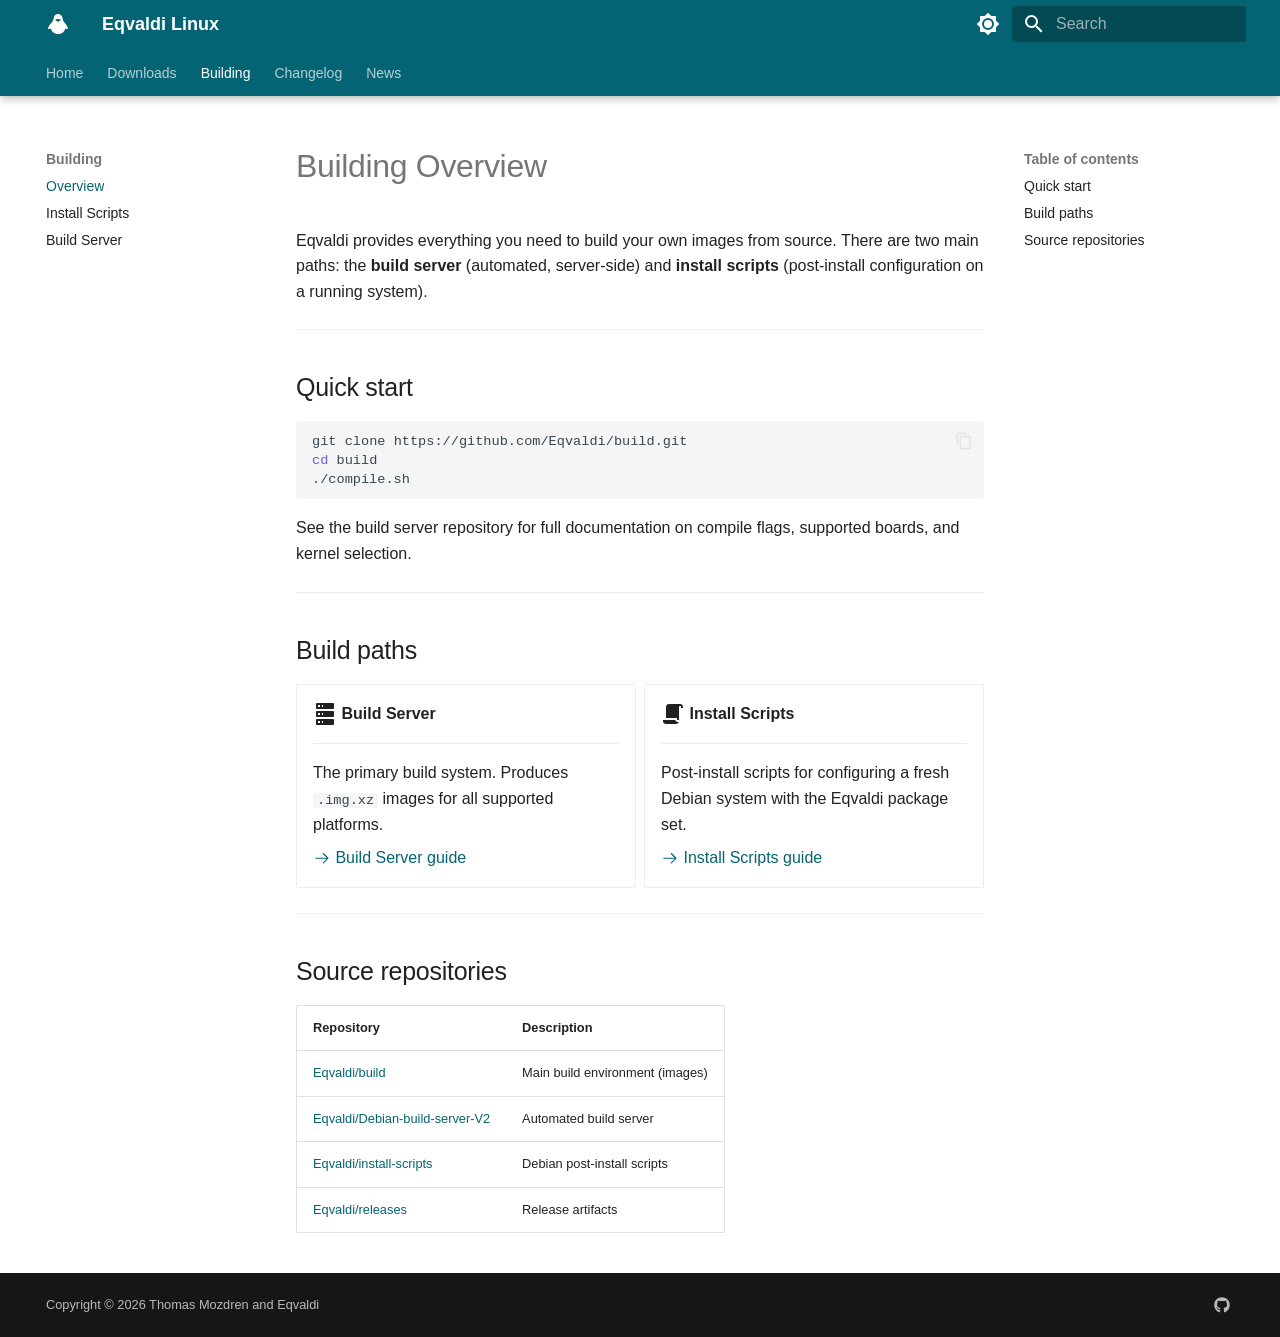
==== commit cbd064f2: "Deployed f066315 with MkDocs version: 1.6.1" ====
--- a/building/index.html
+++ b/building/index.html
@@ -25,7 +25,7 @@
       
       
       <link rel="icon" href="../assets/logo.jpg">
-      <meta name="generator" content="mkdocs-1.6.1, mkdocs-material-9.7.6">
+      <meta name="generator" content="mkdocs-1.6.1, mkdocs-material-9.8.1">
     
     
       
@@ -33,10 +33,10 @@
       
     
     
-      <link rel="stylesheet" href="../assets/stylesheets/main.484c7ddc.min.css">
-      
-        
-        <link rel="stylesheet" href="../assets/stylesheets/palette.ab4e12ef.min.css">
+      <link rel="stylesheet" href="../assets/stylesheets/main.57a0d79d.min.css">
+      
+        
+        <link rel="stylesheet" href="../assets/stylesheets/palette.fb2fffe2.min.css">
       
       
 
@@ -882,10 +882,10 @@
     
       
       
-      <script id="__config" type="application/json">{"annotate": null, "base": "..", "features": ["navigation.tabs", "navigation.tabs.sticky", "navigation.instant", "navigation.top", "navigation.sections", "search.suggest", "search.highlight", "content.code.copy", "content.tabs.link"], "search": "../assets/javascripts/workers/search.2c215733.min.js", "tags": null, "translations": {"clipboard.copied": "Copied to clipboard", "clipboard.copy": "Copy to clipboard", "search.result.more.one": "1 more on this page", "search.result.more.other": "# more on this page", "search.result.none": "No matching documents", "search.result.one": "1 matching document", "search.result.other": "# matching documents", "search.result.placeholder": "Type to start searching", "search.result.term.missing": "Missing", "select.version": "Select version"}, "version": null}</script>
-    
-    
-      <script src="../assets/javascripts/bundle.79ae519e.min.js"></script>
+      <script id="__config" type="application/json">{"annotate": null, "base": "..", "features": ["navigation.tabs", "navigation.tabs.sticky", "navigation.instant", "navigation.top", "navigation.sections", "search.suggest", "search.highlight", "content.code.copy", "content.tabs.link"], "search": "../assets/javascripts/workers/search.a7633da7.min.js", "tags": null, "translations": {"clipboard.copied": "Copied to clipboard", "clipboard.copy": "Copy to clipboard", "search.result.more.one": "1 more on this page", "search.result.more.other": "# more on this page", "search.result.none": "No matching documents", "search.result.one": "1 matching document", "search.result.other": "# matching documents", "search.result.placeholder": "Type to start searching", "search.result.term.missing": "Missing", "select.version": "Select version"}, "version": null}</script>
+    
+    
+      <script src="../assets/javascripts/bundle.a5f9d56c.min.js"></script>
       
     
   </body>
--- a/assets/stylesheets/main.57a0d79d.min.css
+++ b/assets/stylesheets/main.57a0d79d.min.css
@@ -0,0 +1,6 @@
+@charset "UTF-8";html{box-sizing:border-box;-webkit-text-size-adjust:none;-moz-text-size-adjust:none;text-size-adjust:none}*,:after,:before{box-sizing:inherit}@media(prefers-reduced-motion){*,:after,:before{transition:none!important}}body{margin:0;-webkit-font-smoothing:antialiased;-moz-osx-font-smoothing:grayscale;--md-text-font-family:var(--md-text-font, _),
+    -apple-system, BlinkMacSystemFont, Helvetica, Arial, sans-serif;--md-code-font-family:var(--md-code-font, _),
+    SFMono-Regular, Consolas, Menlo, monospace}.md-typeset code:not(.focus-visible),a,button,input,label{-webkit-tap-highlight-color:transparent}a{color:inherit;text-decoration:none}hr{box-sizing:initial;display:block;height:.05rem;padding:0;overflow:visible;border:0}small{font-size:80%}sub,sup{line-height:1em}img{border-style:none}table{border-spacing:0;border-collapse:initial}td,th{font-weight:400;vertical-align:top}button{padding:0;margin:0;font-family:inherit;font-size:inherit;background:#0000;border:0}input{border:0;outline:none}:root{--md-primary-fg-color:#4051b5;--md-primary-fg-color--light:#5d6cc0;--md-primary-fg-color--dark:#303fa1;--md-primary-bg-color:#fff;--md-primary-bg-color--light:#ffffffb3;--md-accent-fg-color:#526cfe;--md-accent-fg-color--transparent:#526cfe1a;--md-accent-bg-color:#fff;--md-accent-bg-color--light:#ffffffb3;--md-typeset-table-sort-icon:url("data:image/svg+xml;charset=utf-8,<svg xmlns='http://www.w3.org/2000/svg' viewBox='0 0 24 24'><path d='m18 21-4-4h3V7h-3l4-4 4 4h-3v10h3M2 19v-2h10v2M2 13v-2h7v2M2 7V5h4v2z'/></svg>");--md-typeset-table-sort-icon--asc:url("data:image/svg+xml;charset=utf-8,<svg xmlns='http://www.w3.org/2000/svg' viewBox='0 0 24 24'><path d='M19 17h3l-4 4-4-4h3V3h2M2 17h10v2H2M6 5v2H2V5m0 6h7v2H2z'/></svg>");--md-typeset-table-sort-icon--desc:url("data:image/svg+xml;charset=utf-8,<svg xmlns='http://www.w3.org/2000/svg' viewBox='0 0 24 24'><path d='M19 7h3l-4-4-4 4h3v14h2M2 17h10v2H2M6 5v2H2V5m0 6h7v2H2z'/></svg>")}[data-md-color-scheme=default]{color-scheme:light}[data-md-color-scheme=default] img[src$="#gh-dark-mode-only"],[data-md-color-scheme=default] img[src$="#only-dark"]{display:none}:root,[data-md-color-scheme=default]{--md-hue:225deg;--md-default-fg-color:#000000de;--md-default-fg-color--light:#0000008a;--md-default-fg-color--lighter:#00000052;--md-default-fg-color--lightest:#00000012;--md-default-bg-color:#fff;--md-default-bg-color--light:#ffffffb3;--md-default-bg-color--lighter:#ffffff4d;--md-default-bg-color--lightest:#ffffff1f;--md-code-fg-color:#36464e;--md-code-bg-color:#f5f5f5;--md-code-bg-color--light:#f5f5f5b3;--md-code-bg-color--lighter:#f5f5f54d;--md-code-hl-color:#4287ff;--md-code-hl-color--light:#4287ff1a;--md-code-hl-number-color:#d52a2a;--md-code-hl-special-color:#db1457;--md-code-hl-function-color:#a846b9;--md-code-hl-constant-color:#6e59d9;--md-code-hl-keyword-color:#3f6ec6;--md-code-hl-string-color:#1c7d4d;--md-code-hl-name-color:var(--md-code-fg-color);--md-code-hl-operator-color:var(--md-default-fg-color--light);--md-code-hl-punctuation-color:var(--md-default-fg-color--light);--md-code-hl-comment-color:var(--md-default-fg-color--light);--md-code-hl-generic-color:var(--md-default-fg-color--light);--md-code-hl-variable-color:var(--md-default-fg-color--light);--md-typeset-color:var(--md-default-fg-color);--md-typeset-a-color:var(--md-primary-fg-color);--md-typeset-del-color:#f5503d26;--md-typeset-ins-color:#0bd57026;--md-typeset-kbd-color:#fafafa;--md-typeset-kbd-accent-color:#fff;--md-typeset-kbd-border-color:#b8b8b8;--md-typeset-mark-color:#ffff0080;--md-typeset-table-color:#0000001f;--md-typeset-table-color--light:#00000009;--md-admonition-fg-color:var(--md-default-fg-color);--md-admonition-bg-color:var(--md-default-bg-color);--md-warning-fg-color:#000000de;--md-warning-bg-color:#ff9;--md-footer-fg-color:#fff;--md-footer-fg-color--light:#ffffffb3;--md-footer-fg-color--lighter:#ffffff73;--md-footer-bg-color:#000000de;--md-footer-bg-color--dark:#00000052;--md-shadow-z1:0 0.2rem 0.5rem #0000000d,
+    0 0 0.05rem #0000001a;--md-shadow-z2:0 0.2rem 0.5rem #0000001a,
+    0 0 0.05rem #00000040;--md-shadow-z3:0 0.2rem 0.5rem #0003,
+    0 0 0.05rem #00000059}.md-icon svg{display:block;width:1.2rem;height:1.2rem;fill:currentcolor}aside,body,input{font-family:var(--md-text-font-family);font-feature-settings:"kern","liga";color:var(--md-typeset-color)}code,kbd,pre{font-family:var(--md-code-font-family);font-feature-settings:"kern"}.md-typeset{font-size:.8rem;line-height:1.6;overflow-wrap:break-word;-webkit-print-color-adjust:exact;color-adjust:exact}@media print{.md-typeset{font-size:.68rem}.md-typeset code,.md-typeset kbd,.md-typeset pre{white-space:pre-wrap}}.md-typeset blockquote,.md-typeset dl,.md-typeset figure,.md-typeset ol,.md-typeset pre,.md-typeset ul{margin-top:1em;margin-bottom:1em}.md-typeset h1{margin:0 0 1.25em;font-size:2em;line-height:1.3;color:var(--md-default-fg-color--light)}.md-typeset h1,.md-typeset h2{font-weight:300;letter-spacing:-.01em}.md-typeset h2{margin:1.6em 0 .64em;font-size:1.5625em;line-height:1.4}.md-typeset h3{margin:1.6em 0 .8em;font-size:1.25em;font-weight:400;line-height:1.5;letter-spacing:-.01em}.md-typeset h2+h3{margin-top:.8em}.md-typeset h4{margin:1em 0;font-weight:700;letter-spacing:-.01em}.md-typeset h5,.md-typeset h6{margin:1.25em 0;font-size:.8em;font-weight:700;color:var(--md-default-fg-color--light);letter-spacing:-.01em}.md-typeset h5{text-transform:uppercase}.md-typeset h5 code{text-transform:none}.md-typeset hr{display:flow-root;margin:1.5em 0;border-bottom:.05rem solid var(--md-default-fg-color--lightest)}.md-typeset a{color:var(--md-typeset-a-color);word-break:break-word}.md-typeset a,.md-typeset a:before{transition:color 125ms}.md-typeset a:focus,.md-typeset a:hover{color:var(--md-accent-fg-color)}.md-typeset a:focus code,.md-typeset a:hover code{color:var(--md-accent-fg-color);background-color:var(--md-accent-fg-color--transparent)}.md-typeset a code{color:var(--md-typeset-a-color)}.md-typeset a.focus-visible{outline-color:var(--md-accent-fg-color);outline-offset:.2rem}.md-typeset code,.md-typeset kbd,.md-typeset pre{font-variant-ligatures:none;color:var(--md-code-fg-color);direction:ltr;transition:background-color 125ms}.md-typeset code{padding:0 .2941176471em;font-size:.85em;word-break:break-word;background-color:var(--md-code-bg-color);border-radius:.1rem;-webkit-box-decoration-break:clone;box-decoration-break:clone;transition:color 125ms,background-color 125ms}.md-typeset code:not(.focus-visible){outline:none}.md-typeset pre{position:relative;display:flow-root;line-height:1.4}.md-typeset pre>code{display:block;padding:.7720588235em 1.1764705882em;margin:0;overflow:auto;word-break:normal;touch-action:auto;scrollbar-color:var(--md-default-fg-color--lighter) #0000;scrollbar-width:thin;outline-color:var(--md-accent-fg-color);box-shadow:none;-webkit-box-decoration-break:slice;box-decoration-break:slice}.md-typeset pre>code:hover{scrollbar-color:var(--md-accent-fg-color) #0000}.md-typeset pre>code::-webkit-scrollbar{width:.2rem;height:.2rem}.md-typeset pre>code::-webkit-scrollbar-thumb{background-color:var(--md-default-fg-color--lighter)}.md-typeset pre>code::-webkit-scrollbar-thumb:hover{background-color:var(--md-accent-fg-color)}.md-typeset kbd{display:inline-block;padding:0 .6666666667em;font-size:.75em;color:var(--md-default-fg-color);word-break:break-word;vertical-align:text-top;background-color:var(--md-typeset-kbd-color);border-radius:.1rem;box-shadow:0 .1rem 0 .05rem var(--md-typeset-kbd-border-color),0 .1rem 0 var(--md-typeset-kbd-border-color),0 -.1rem .2rem var(--md-typeset-kbd-accent-color) inset}.md-typeset mark{color:inherit;word-break:break-word;background-color:var(--md-typeset-mark-color);-webkit-box-decoration-break:clone;box-decoration-break:clone}.md-typeset abbr{text-decoration:none;cursor:help}.md-typeset [data-preview],.md-typeset abbr{border-bottom:.05rem dotted var(--md-default-fg-color--light)}.md-typeset small{opacity:.75}[dir=ltr] .md-typeset sub,[dir=ltr] .md-typeset sup{margin-left:.078125em}[dir=rtl] .md-typeset sub,[dir=rtl] .md-typeset sup{margin-right:.078125em}[dir=ltr] .md-typeset blockquote{padding-left:.6rem;border-left:.2rem solid var(--md-default-fg-color--lighter)}[dir=rtl] .md-typeset blockquote{padding-right:.6rem;border-right:.2rem solid var(--md-default-fg-color--lighter)}.md-typeset blockquote{margin-left:0;margin-right:0;color:var(--md-default-fg-color--light)}.md-typeset ul{list-style-type:disc}.md-typeset ul[type]{list-style-type:revert-layer}[dir=ltr] .md-typeset ol,[dir=ltr] .md-typeset ol li ol,[dir=ltr] .md-typeset ol li ul,[dir=ltr] .md-typeset ul,[dir=ltr] .md-typeset ul li ol,[dir=ltr] .md-typeset ul li ul{margin-left:.625em}[dir=rtl] .md-typeset ol,[dir=rtl] .md-typeset ol li ol,[dir=rtl] .md-typeset ol li ul,[dir=rtl] .md-typeset ul,[dir=rtl] .md-typeset ul li ol,[dir=rtl] .md-typeset ul li ul{margin-right:.625em}.md-typeset ol,.md-typeset ul{padding:0}.md-typeset ol:not([hidden]),.md-typeset ul:not([hidden]){display:flow-root}.md-typeset ol ol,.md-typeset ul ol{list-style-type:lower-alpha}.md-typeset ol ol ol,.md-typeset ul ol ol{list-style-type:lower-roman}.md-typeset ol ol ol ol,.md-typeset ul ol ol ol{list-style-type:upper-alpha}.md-typeset ol ol ol ol ol,.md-typeset ul ol ol ol ol{list-style-type:upper-roman}.md-typeset ol[type],.md-typeset ul[type]{list-style-type:revert-layer}[dir=ltr] .md-typeset ol li,[dir=ltr] .md-typeset ul li{margin-left:1.25em}[dir=rtl] .md-typeset ol li,[dir=rtl] .md-typeset ul li{margin-right:1.25em}.md-typeset ol li,.md-typeset ul li{margin-bottom:.5em}.md-typeset ol li blockquote,.md-typeset ol li p,.md-typeset ul li blockquote,.md-typeset ul li p{margin:.5em 0}.md-typeset ol li:last-child,.md-typeset ul li:last-child{margin-bottom:0}.md-typeset ol li ol,.md-typeset ol li ul,.md-typeset ul li ol,.md-typeset ul li ul{margin-top:.5em;margin-bottom:.5em}[dir=ltr] .md-typeset dd{margin-left:1.875em}[dir=rtl] .md-typeset dd{margin-right:1.875em}.md-typeset dd{margin-top:1em;margin-bottom:1.5em}.md-typeset img,.md-typeset svg,.md-typeset video{max-width:100%;height:auto}.md-typeset img[align=left]{margin:1em 1em 1em 0}.md-typeset img[align=right]{margin:1em 0 1em 1em}.md-typeset img[align]:only-child{margin-top:0}.md-typeset figure{display:flow-root;width:fit-content;max-width:100%;margin:1em auto;text-align:center}.md-typeset figure img{display:block;margin:0 auto}.md-typeset figcaption{max-width:24rem;margin:1em auto;font-style:italic}.md-typeset iframe{max-width:100%}.md-typeset table:not([class]){display:inline-block;max-width:100%;overflow:auto;font-size:.64rem;touch-action:auto;background-color:var(--md-default-bg-color);border:.05rem solid var(--md-typeset-table-color);border-radius:.1rem}@media print{.md-typeset table:not([class]){display:table}}.md-typeset table:not([class])+*{margin-top:1.5em}.md-typeset table:not([class]) td>:first-child,.md-typeset table:not([class]) th>:first-child{margin-top:0}.md-typeset table:not([class]) td>:last-child,.md-typeset table:not([class]) th>:last-child{margin-bottom:0}.md-typeset table:not([class]) td:not([align]),.md-typeset table:not([class]) th:not([align]){text-align:left}[dir=rtl] .md-typeset table:not([class]) td:not([align]),[dir=rtl] .md-typeset table:not([class]) th:not([align]){text-align:right}.md-typeset table:not([class]) th{min-width:5rem;padding:.9375em 1.25em;font-weight:700;vertical-align:top}.md-typeset table:not([class]) td{padding:.9375em 1.25em;vertical-align:top;border-top:.05rem solid var(--md-typeset-table-color)}.md-typeset table:not([class]) tbody tr{transition:background-color 125ms}.md-typeset table:not([class]) tbody tr:hover{background-color:var(--md-typeset-table-color--light);box-shadow:0 .05rem 0 var(--md-default-bg-color) inset}.md-typeset table:not([class]) a{word-break:normal}.md-typeset table th[role=columnheader]{cursor:pointer}[dir=ltr] .md-typeset table th[role=columnheader]:after{margin-left:.5em}[dir=rtl] .md-typeset table th[role=columnheader]:after{margin-right:.5em}.md-typeset table th[role=columnheader]:after{display:inline-block;width:1.2em;height:1.2em;vertical-align:text-bottom;content:"";-webkit-mask-image:var(--md-typeset-table-sort-icon);mask-image:var(--md-typeset-table-sort-icon);-webkit-mask-repeat:no-repeat;mask-repeat:no-repeat;-webkit-mask-size:contain;mask-size:contain;transition:background-color 125ms}.md-typeset table th[role=columnheader]:hover:after{background-color:var(--md-default-fg-color--lighter)}.md-typeset table th[role=columnheader][aria-sort=ascending]:after{background-color:var(--md-default-fg-color--light);-webkit-mask-image:var(--md-typeset-table-sort-icon--asc);mask-image:var(--md-typeset-table-sort-icon--asc)}.md-typeset table th[role=columnheader][aria-sort=descending]:after{background-color:var(--md-default-fg-color--light);-webkit-mask-image:var(--md-typeset-table-sort-icon--desc);mask-image:var(--md-typeset-table-sort-icon--desc)}.md-typeset__scrollwrap{margin:1em -.8rem;overflow-x:auto;touch-action:auto}.md-typeset__table{display:inline-block;padding:0 .8rem;margin-bottom:.5em}@media print{.md-typeset__table{display:block}}html .md-typeset__table table{display:table;width:100%;margin:0;overflow:hidden}@media screen and (max-width:44.984375em){.md-content__inner>pre{margin:1em -.8rem}.md-content__inner>pre code{border-radius:0}}.md-typeset .md-author{position:relative;display:block;flex-shrink:0;width:1.6rem;height:1.6rem;overflow:hidden;border-radius:100%;transition:color 125ms,transform 125ms}.md-typeset .md-author img{display:block}.md-typeset .md-author--more{font-size:.6rem;font-weight:700;line-height:1.6rem;color:var(--md-default-fg-color--lighter);text-align:center;background:var(--md-default-fg-color--lightest)}.md-typeset .md-author--long{width:2.4rem;height:2.4rem}.md-typeset a.md-author{transform:scale(1)}.md-typeset a.md-author img{filter:grayscale(100%) opacity(75%);border-radius:100%;transition:filter 125ms}.md-typeset a.md-author:focus,.md-typeset a.md-author:hover{z-index:1;transform:scale(1.1)}.md-typeset a.md-author:focus img,.md-typeset a.md-author:hover img{filter:grayscale(0)}.md-banner{overflow:auto;color:var(--md-footer-fg-color);background-color:var(--md-footer-bg-color)}@media print{.md-banner{display:none}}.md-banner--warning{color:var(--md-warning-fg-color);background-color:var(--md-warning-bg-color)}.md-banner__inner{padding:0 .8rem;margin:.6rem auto;font-size:.7rem}[dir=ltr] .md-banner__button{float:right}[dir=rtl] .md-banner__button{float:left}.md-banner__button{color:inherit;cursor:pointer;transition:opacity .25s}.no-js .md-banner__button{display:none}.md-banner__button:hover{opacity:.7}html{height:100%;overflow-x:hidden;font-size:125%}@media screen and (min-width:100em){html{font-size:137.5%}}@media screen and (min-width:125em){html{font-size:150%}}body{position:relative;display:flex;flex-direction:column;width:100%;min-height:100%;font-size:.5rem;background-color:var(--md-default-bg-color)}@media print{body{display:block}}@media screen and (max-width:59.984375em){body[data-md-scrolllock]{position:fixed}}.md-grid{max-width:61rem;margin-left:auto;margin-right:auto}.md-container{display:flex;flex-grow:1;flex-direction:column}@media print{.md-container{display:block}}.md-main{flex-grow:1}.md-main__inner{display:flex;height:100%;margin-top:1.5rem}.md-ellipsis{overflow:hidden;text-overflow:ellipsis}.md-toggle{display:none}.md-option{position:absolute;width:0;height:0;opacity:0}.md-option:checked+label:not([hidden]){display:block}.md-option.focus-visible+label{outline-style:auto;outline-color:var(--md-accent-fg-color)}.md-skip{position:fixed;z-index:-1;padding:.3rem .5rem;margin:.5rem;font-size:.64rem;color:var(--md-default-bg-color);background-color:var(--md-default-fg-color);border-radius:.1rem;outline-color:var(--md-accent-fg-color);opacity:0;transform:translateY(.4rem)}.md-skip:focus{z-index:10;opacity:1;transition:transform .25s cubic-bezier(.4,0,.2,1),opacity 175ms 75ms;transform:translateY(0)}@page{margin:25mm}:root{--md-clipboard-icon:url("data:image/svg+xml;charset=utf-8,<svg xmlns='http://www.w3.org/2000/svg' viewBox='0 0 24 24'><path d='M19 21H8V7h11m0-2H8a2 2 0 0 0-2 2v14a2 2 0 0 0 2 2h11a2 2 0 0 0 2-2V7a2 2 0 0 0-2-2m-3-4H4a2 2 0 0 0-2 2v14h2V3h12z'/></svg>");--md-code-select-icon:url("data:image/svg+xml;charset=utf-8,<svg xmlns='http://www.w3.org/2000/svg' viewBox='0 0 24 24'><path d='M19 19h-4v2h4c1.1 0 2-.9 2-2v-4h-2m0-12h-4v2h4v4h2V5c0-1.1-.9-2-2-2M5 5h4V3H5c-1.1 0-2 .9-2 2v4h2m0 6H3v4c0 1.1.9 2 2 2h4v-2H5zm2-4h2v2H7zm4 0h2v2h-2zm4 0h2v2h-2zM7 7h2v2H7zm4 0h2v2h-2zm4 0h2v2h-2zm-8 8h2v2H7zm4 0h2v2h-2zm4 0h2v2h-2z'/></svg>");--md-code-copy-icon:url("data:image/svg+xml;charset=utf-8,<svg xmlns='http://www.w3.org/2000/svg' viewBox='0 0 24 24'><path d='M19 21H8V7h11m0-2H8a2 2 0 0 0-2 2v14a2 2 0 0 0 2 2h11a2 2 0 0 0 2-2V7a2 2 0 0 0-2-2m-3-4H4a2 2 0 0 0-2 2v14h2V3h12z'/></svg>")}.md-clipboard{z-index:1;width:1.5em;height:1.5em;color:var(--md-default-fg-color--lightest);cursor:pointer;border-radius:.1rem;outline-color:var(--md-accent-fg-color);outline-offset:.1rem;transition:color .25s}@media print{.md-clipboard{display:none}}.md-clipboard:not(.focus-visible){outline:none;-webkit-tap-highlight-color:transparent}:hover>.md-clipboard{color:var(--md-default-fg-color--light)}.md-clipboard:focus,.md-clipboard:hover{color:var(--md-accent-fg-color)}.md-clipboard:after{display:block;width:1.125em;height:1.125em;margin:0 auto;content:"";background-color:currentcolor;-webkit-mask-image:var(--md-clipboard-icon);mask-image:var(--md-clipboard-icon);-webkit-mask-repeat:no-repeat;mask-repeat:no-repeat;-webkit-mask-position:center;mask-position:center;-webkit-mask-size:contain;mask-size:contain}.md-clipboard--inline{cursor:pointer}.md-clipboard--inline code{transition:color .25s,background-color .25s}.md-clipboard--inline:focus code,.md-clipboard--inline:hover code{color:var(--md-accent-fg-color);background-color:var(--md-accent-fg-color--transparent)}.md-typeset .md-code__content{display:grid}.md-code__nav{position:absolute;top:.25em;right:.25em;z-index:1;display:flex;gap:.2rem;padding:.2rem;background-color:var(--md-code-bg-color--lighter);border-radius:.1rem;transition:background-color .25s}:hover>.md-code__nav{background-color:var(--md-code-bg-color--light)}.md-code__button{display:block;width:1.5em;height:1.5em;color:var(--md-default-fg-color--lightest);cursor:pointer;outline-color:var(--md-accent-fg-color);outline-offset:.1rem;transition:color .25s}:hover>*>.md-code__button{color:var(--md-default-fg-color--light)}.md-code__button.focus-visible,.md-code__button:hover{color:var(--md-accent-fg-color)}.md-code__button--active{color:var(--md-default-fg-color)!important}.md-code__button:after{display:block;width:1.125em;height:1.125em;margin:0 auto;content:"";background-color:currentcolor;-webkit-mask-repeat:no-repeat;mask-repeat:no-repeat;-webkit-mask-position:center;mask-position:center;-webkit-mask-size:contain;mask-size:contain}.md-code__button[data-md-type=select]:after{-webkit-mask-image:var(--md-code-select-icon);mask-image:var(--md-code-select-icon)}.md-code__button[data-md-type=copy]:after{-webkit-mask-image:var(--md-code-copy-icon);mask-image:var(--md-code-copy-icon)}@keyframes consent{0%{opacity:0;transform:translateY(100%)}to{opacity:1;transform:translateY(0)}}@keyframes overlay{0%{opacity:0}to{opacity:1}}.md-consent__overlay{position:fixed;top:0;z-index:5;width:100%;height:100%;background-color:#0000008a;-webkit-backdrop-filter:blur(.1rem);backdrop-filter:blur(.1rem);opacity:1;animation:overlay .25s both}.md-consent__inner{position:fixed;bottom:0;z-index:5;width:100%;max-height:100%;padding:0;overflow:auto;background-color:var(--md-default-bg-color);border:0;border-radius:.1rem;box-shadow:0 0 .2rem #0000001a,0 .2rem .4rem #0003;animation:consent .5s cubic-bezier(.1,.7,.1,1) both}.md-consent__form{padding:.8rem}.md-consent__settings{display:none;margin:1em 0}input:checked+.md-consent__settings{display:block}.md-consent__controls{margin-bottom:.8rem}.md-typeset .md-consent__controls .md-button{display:inline}@media screen and (max-width:44.984375em){.md-typeset .md-consent__controls .md-button{display:block;width:100%;margin-top:.4rem;text-align:center}}.md-consent label{cursor:pointer}.md-content{flex-grow:1;min-width:0}.md-content__inner{padding-top:.6rem;margin:0 .8rem 1.2rem}@media screen and (min-width:76.25em){[dir=ltr] .md-sidebar--primary:not([hidden])~.md-content>.md-content__inner,[dir=rtl] .md-sidebar--secondary:not([hidden])~.md-content>.md-content__inner{margin-left:1.2rem}[dir=ltr] .md-sidebar--secondary:not([hidden])~.md-content>.md-content__inner,[dir=rtl] .md-sidebar--primary:not([hidden])~.md-content>.md-content__inner{margin-right:1.2rem}}.md-content__inner:before{display:block;height:.4rem;content:""}.md-content__inner>:last-child{margin-bottom:0}[dir=ltr] .md-content__button{float:right;margin-left:.4rem}[dir=rtl] .md-content__button{float:left;margin-right:.4rem}.md-content__button{padding:0;margin:.4rem 0}@media print{.md-content__button{display:none}}.md-typeset .md-content__button{color:var(--md-default-fg-color--lighter)}.md-content__button svg{display:inline;vertical-align:top}[dir=rtl] .md-content__button svg{transform:scaleX(-1)}[dir=ltr] .md-dialog{right:.8rem}[dir=rtl] .md-dialog{left:.8rem}.md-dialog{position:fixed;bottom:.8rem;z-index:4;min-width:11.1rem;padding:.4rem .6rem;pointer-events:none;background-color:var(--md-default-fg-color);border-radius:.1rem;box-shadow:var(--md-shadow-z3);opacity:0;transition:transform 0s .4s,opacity .4s;transform:translateY(100%)}@media print{.md-dialog{display:none}}.md-dialog--active{pointer-events:auto;opacity:1;transition:transform .4s cubic-bezier(.075,.85,.175,1),opacity .4s;transform:translateY(0)}.md-dialog__inner{font-size:.7rem;color:var(--md-default-bg-color)}.md-feedback{margin:2em 0 1em;text-align:center}.md-feedback fieldset{padding:0;margin:0;border:none}.md-feedback__title{margin:1em auto;font-weight:700}.md-feedback__inner{position:relative}.md-feedback__list{position:relative;display:flex;flex-wrap:wrap;place-content:baseline center}.md-feedback__list:hover .md-icon:not(:disabled){color:var(--md-default-fg-color--lighter)}:disabled .md-feedback__list{min-height:1.8rem}.md-feedback__icon{flex-shrink:0;margin:0 .1rem;color:var(--md-default-fg-color--light);cursor:pointer;transition:color 125ms}.md-feedback__icon:not(:disabled).md-icon:hover{color:var(--md-accent-fg-color)}.md-feedback__icon:disabled{color:var(--md-default-fg-color--lightest);pointer-events:none}.md-feedback__note{position:relative;opacity:0;transition:transform .4s cubic-bezier(.1,.7,.1,1),opacity .15s;transform:translateY(.4rem)}.md-feedback__note>*{max-width:16rem;margin:0 auto}:disabled .md-feedback__note{opacity:1;transform:translateY(0)}@media print{.md-feedback,.md-footer{display:none}}.md-footer{color:var(--md-footer-fg-color);background-color:var(--md-footer-bg-color)}.md-footer__inner{justify-content:space-between;padding:.2rem;overflow:auto}.md-footer__inner:not([hidden]){display:flex}.md-footer__link{display:flex;flex-grow:.01;align-items:end;max-width:100%;margin-top:1rem;margin-bottom:.4rem;overflow:hidden;outline-color:var(--md-accent-fg-color);transition:opacity .25s}.md-footer__link:focus,.md-footer__link:hover{opacity:.7}[dir=rtl] .md-footer__link svg{transform:scaleX(-1)}@media screen and (max-width:44.984375em){.md-footer__link--prev{flex-shrink:0}.md-footer__link--prev .md-footer__title{display:none}}[dir=ltr] .md-footer__link--next{margin-left:auto}.md-footer__link--next{text-align:right}[dir=rtl] .md-footer__link--next{margin-right:auto;text-align:left}.md-footer__title{flex-grow:1;max-width:calc(100% - 2.4rem);padding:0 1rem;margin-bottom:.7rem;font-size:.9rem;white-space:nowrap}.md-footer__button{padding:.4rem;margin:.2rem}.md-footer__direction{font-size:.64rem;opacity:.7}.md-footer-meta{background-color:var(--md-footer-bg-color--dark)}.md-footer-meta__inner{display:flex;flex-wrap:wrap;justify-content:space-between;padding:.2rem}html .md-footer-meta.md-typeset a{color:var(--md-footer-fg-color--light)}html .md-footer-meta.md-typeset a:focus,html .md-footer-meta.md-typeset a:hover{color:var(--md-footer-fg-color)}.md-copyright{width:100%;padding:.4rem 0;margin:auto .6rem;font-size:.64rem;color:var(--md-footer-fg-color--lighter)}.md-copyright__highlight{color:var(--md-footer-fg-color--light)}.md-social{display:inline-flex;gap:.2rem;padding:.2rem 0 .6rem;margin:0 .4rem}@media screen and (min-width:45em){.md-copyright{width:auto}.md-social{padding:.6rem 0}}.md-social__link{display:inline-block;width:1.6rem;height:1.6rem;text-align:center}.md-social__link:before{line-height:1.9}.md-social__link svg{max-height:.8rem;vertical-align:-25%;fill:currentcolor}.md-typeset .md-button{display:inline-block;padding:.625em 2em;font-weight:700;color:var(--md-primary-fg-color);cursor:pointer;border:.1rem solid;border-radius:.1rem;transition:color 125ms,background-color 125ms,border-color 125ms}.md-typeset .md-button--primary{color:var(--md-primary-bg-color);background-color:var(--md-primary-fg-color);border-color:var(--md-primary-fg-color)}.md-typeset .md-button:focus,.md-typeset .md-button:hover{color:var(--md-accent-bg-color);background-color:var(--md-accent-fg-color);border-color:var(--md-accent-fg-color)}[dir=ltr] .md-typeset .md-input,[dir=rtl] .md-typeset .md-input{border-top-left-radius:.1rem}[dir=ltr] .md-typeset .md-input,[dir=rtl] .md-typeset .md-input{border-top-right-radius:.1rem}.md-typeset .md-input{height:1.8rem;padding:0 .6rem;font-size:.8rem;border-bottom:.1rem solid var(--md-default-fg-color--lighter);box-shadow:var(--md-shadow-z1);transition:border .25s,box-shadow .25s}.md-typeset .md-input:focus,.md-typeset .md-input:hover{border-bottom-color:var(--md-accent-fg-color);box-shadow:var(--md-shadow-z2)}.md-typeset .md-input--stretch{width:100%}.md-header{position:sticky;left:0;right:0;top:0;z-index:4;display:block;color:var(--md-primary-bg-color);background-color:var(--md-primary-fg-color);box-shadow:0 0 .2rem #0000,0 .2rem .4rem #0000}@media print{.md-header{display:none}}.md-header[hidden]{transition:transform .25s cubic-bezier(.8,0,.6,1),box-shadow .25s;transform:translateY(-100%)}.md-header--shadow{box-shadow:0 0 .2rem #0000001a,0 .2rem .4rem #0003;transition:transform .25s cubic-bezier(.1,.7,.1,1),box-shadow .25s}.md-header__inner{display:flex;align-items:center;padding:0 .2rem}.md-header__button{position:relative;z-index:1;padding:.4rem;margin:.2rem;color:currentcolor;vertical-align:middle;cursor:pointer;outline-color:var(--md-accent-fg-color);transition:opacity .25s}.md-header__button:hover{opacity:.7}.md-header__button:not([hidden]){display:inline-block}.md-header__button:not(.focus-visible){outline:none;-webkit-tap-highlight-color:transparent}.md-header__button.md-logo{padding:.4rem;margin:.2rem}@media screen and (max-width:76.234375em){.md-header__button.md-logo{display:none}}.md-header__button.md-logo img,.md-header__button.md-logo svg{display:block;width:auto;height:1.2rem;fill:currentcolor}@media screen and (min-width:60em){.md-header__button[for=__search]{display:none}}.no-js .md-header__button[for=__search]{display:none}[dir=rtl] .md-header__button[for=__search] svg{transform:scaleX(-1)}@media screen and (min-width:76.25em){.md-header__button[for=__drawer]{display:none}}.md-header__topic{position:absolute;display:flex;max-width:100%;white-space:nowrap;transition:transform .4s cubic-bezier(.1,.7,.1,1),opacity .15s}.md-header__topic+.md-header__topic{z-index:-1;pointer-events:none;opacity:0;transition:transform .4s cubic-bezier(1,.7,.1,.1),opacity .15s;transform:translateX(1.25rem)}[dir=rtl] .md-header__topic+.md-header__topic{transform:translateX(-1.25rem)}.md-draft,.md-header__topic:first-child,.md-nav__title{font-weight:700}[dir=ltr] .md-header__title{margin-left:1rem;margin-right:.4rem}[dir=rtl] .md-header__title{margin-right:1rem;margin-left:.4rem}.md-header__title{flex-grow:1;height:2.4rem;font-size:.9rem;line-height:2.4rem}.md-header__title--active .md-header__topic{z-index:-1;pointer-events:none;opacity:0;transition:transform .4s cubic-bezier(1,.7,.1,.1),opacity .15s;transform:translateX(-1.25rem)}[dir=rtl] .md-header__title--active .md-header__topic{transform:translateX(1.25rem)}.md-header__title--active .md-header__topic+.md-header__topic{z-index:0;pointer-events:auto;opacity:1;transition:transform .4s cubic-bezier(.1,.7,.1,1),opacity .15s;transform:translateX(0)}.md-header__title>.md-header__ellipsis{position:relative;width:100%;height:100%}.md-header__option{display:flex;flex-shrink:0;max-width:100%;white-space:nowrap;transition:max-width 0s .25s,opacity .25s .25s}[data-md-toggle=search]:checked~.md-header .md-header__option{max-width:0;opacity:0;transition:max-width,opacity}.md-header__option>input{bottom:0}.md-header__source{display:none}@media screen and (min-width:60em){[dir=ltr] .md-header__source{margin-left:1rem}[dir=rtl] .md-header__source{margin-right:1rem}.md-header__source{display:block;width:11.7rem;max-width:11.7rem}}@media screen and (min-width:76.25em){[dir=ltr] .md-header__source{margin-left:1.4rem}[dir=rtl] .md-header__source{margin-right:1.4rem}}.md-meta{font-size:.7rem;line-height:1.3;color:var(--md-default-fg-color--light)}.md-meta__list{display:inline-flex;flex-wrap:wrap;padding:0;margin:0;list-style:none}.md-meta__item:not(:last-child):after{margin-left:.2rem;margin-right:.2rem;content:"·"}.md-meta__link{color:var(--md-typeset-a-color)}.md-meta__link:focus,.md-meta__link:hover{color:var(--md-accent-fg-color)}.md-draft{display:inline-block;padding-left:.5714285714em;padding-right:.5714285714em;color:#fff;background-color:#ff1744;border-radius:.125em}:root{--md-nav-icon--prev:url("data:image/svg+xml;charset=utf-8,<svg xmlns='http://www.w3.org/2000/svg' viewBox='0 0 24 24'><path d='M20 11v2H8l5.5 5.5-1.42 1.42L4.16 12l7.92-7.92L13.5 5.5 8 11z'/></svg>");--md-nav-icon--next:url("data:image/svg+xml;charset=utf-8,<svg xmlns='http://www.w3.org/2000/svg' viewBox='0 0 24 24'><path d='M8.59 16.58 13.17 12 8.59 7.41 10 6l6 6-6 6z'/></svg>");--md-toc-icon:url("data:image/svg+xml;charset=utf-8,<svg xmlns='http://www.w3.org/2000/svg' viewBox='0 0 24 24'><path d='M3 9h14V7H3zm0 4h14v-2H3zm0 4h14v-2H3zm16 0h2v-2h-2zm0-10v2h2V7zm0 6h2v-2h-2z'/></svg>");--md-path-icon:url("data:image/svg+xml;charset=utf-8,<svg xmlns='http://www.w3.org/2000/svg' viewBox='0 0 24 24'><path d='M8.59 16.58 13.17 12 8.59 7.41 10 6l6 6-6 6z'/></svg>");--md-post-pin-icon:url("data:image/svg+xml;charset=utf-8,<svg xmlns='http://www.w3.org/2000/svg' viewBox='0 0 24 24'><path d='M16 12V4h1V2H7v2h1v8l-2 2v2h5.2v6h1.6v-6H18v-2z'/></svg>");--md-progress-value:0;--md-progress-delay:400ms;--md-search-result-icon:url("data:image/svg+xml;charset=utf-8,<svg xmlns='http://www.w3.org/2000/svg' viewBox='0 0 24 24'><path d='M14 2H6a2 2 0 0 0-2 2v16a2 2 0 0 0 2 2h7c-.41-.25-.8-.56-1.14-.9-.33-.33-.61-.7-.86-1.1H6V4h7v5h5v1.18c.71.16 1.39.43 2 .82V8zm6.31 16.9c1.33-2.11.69-4.9-1.4-6.22-2.11-1.33-4.91-.68-6.22 1.4-1.34 2.11-.69 4.89 1.4 6.22 1.46.93 3.32.93 4.79.02L22 23.39 23.39 22zm-3.81.1a2.5 2.5 0 0 1-2.5-2.5 2.5 2.5 0 0 1 2.5-2.5 2.5 2.5 0 0 1 2.5 2.5 2.5 2.5 0 0 1-2.5 2.5'/></svg>")}.md-nav,.md-nav__link .md-typeset{font-size:.7rem;line-height:1.3}.md-nav__title{display:block;padding:0 .6rem;overflow:hidden;color:var(--md-default-fg-color--light);text-overflow:ellipsis}.md-nav__title .md-nav__button{display:none}.md-nav__title .md-nav__button img{width:auto;height:100%}.md-nav__title .md-nav__button.md-logo img,.md-nav__title .md-nav__button.md-logo svg{display:block;width:auto;max-width:100%;height:2.4rem;object-fit:contain;fill:currentcolor}.md-nav__list{padding:0;margin:0;list-style:none}.md-nav__link{display:flex;gap:.4rem;align-items:flex-start;margin-top:.625em;scroll-snap-align:start;transition:color 125ms}.md-nav__link--passed,.md-nav__link--passed code{color:var(--md-default-fg-color--light)}.md-nav__item .md-nav__link--active,.md-nav__item .md-nav__link--active code{color:var(--md-typeset-a-color)}.md-nav__link .md-ellipsis{position:relative}.md-nav__link .md-ellipsis code{word-break:normal}[dir=ltr] .md-nav__link .md-icon:last-child{margin-left:auto}[dir=rtl] .md-nav__link .md-icon:last-child{margin-right:auto}.md-nav__link svg{position:relative;flex-shrink:0;height:1.3em;fill:currentcolor}.md-nav__link[for]:focus,.md-nav__link[for]:hover,.md-nav__link[href]:focus,.md-nav__link[href]:hover{color:var(--md-accent-fg-color);cursor:pointer}.md-nav__link[for]:focus code,.md-nav__link[for]:hover code,.md-nav__link[href]:focus code,.md-nav__link[href]:hover code{color:var(--md-accent-fg-color);background-color:var(--md-accent-fg-color--transparent)}.md-nav__link.focus-visible,.md-pagination__link.focus-visible{outline-color:var(--md-accent-fg-color);outline-offset:.2rem}.md-nav--primary .md-nav__link[for=__toc]{display:none}.md-nav--primary .md-nav__link[for=__toc] .md-icon:after{display:block;width:100%;height:100%;background-color:currentcolor;-webkit-mask-image:var(--md-toc-icon);mask-image:var(--md-toc-icon)}.md-nav--primary .md-nav__link[for=__toc]~.md-nav,.md-nav__source{display:none}.md-nav__container>.md-nav__link{margin-top:0}.md-nav__container>.md-nav__link:first-child{flex-grow:1;min-width:0}.md-nav__icon{flex-shrink:0}@media screen and (max-width:76.234375em){.md-nav--primary,.md-nav--primary .md-nav{position:absolute;left:0;right:0;top:0;z-index:1;display:flex;flex-direction:column;height:100%;background-color:var(--md-default-bg-color)}.md-nav--primary .md-nav__item,.md-nav--primary .md-nav__title{font-size:.8rem;line-height:1.5}.md-nav--primary .md-nav__title{position:relative;height:5.6rem;padding:3rem .8rem .2rem;line-height:2.4rem;color:var(--md-default-fg-color--light);white-space:nowrap;cursor:pointer;background-color:var(--md-default-fg-color--lightest)}[dir=ltr] .md-nav--primary .md-nav__title .md-nav__icon{left:.4rem}[dir=rtl] .md-nav--primary .md-nav__title .md-nav__icon{right:.4rem}.md-nav--primary .md-nav__title .md-nav__icon{position:absolute;top:.4rem;display:block;width:1.2rem;height:1.2rem;margin:.2rem}.md-nav--primary .md-nav__title .md-nav__icon:after{display:block;width:100%;height:100%;content:"";background-color:currentcolor;-webkit-mask-image:var(--md-nav-icon--prev);mask-image:var(--md-nav-icon--prev);-webkit-mask-repeat:no-repeat;mask-repeat:no-repeat;-webkit-mask-position:center;mask-position:center;-webkit-mask-size:contain;mask-size:contain}.md-nav--primary .md-nav__title~.md-nav__list{overflow-y:auto;touch-action:pan-y;scroll-snap-type:y mandatory;background-color:var(--md-default-bg-color);box-shadow:0 .05rem 0 var(--md-default-fg-color--lightest) inset}.md-nav--primary .md-nav__title~.md-nav__list>:first-child{border-top:0}.md-nav--primary .md-nav__title[for=__drawer]{font-weight:700;color:var(--md-primary-bg-color);background-color:var(--md-primary-fg-color)}.md-nav--primary .md-nav__title .md-logo{position:absolute;left:.2rem;right:.2rem;top:.2rem;display:block;padding:.4rem;margin:.2rem}.md-nav--primary .md-nav__list{flex:1}.md-nav--primary .md-nav__item{border-top:.05rem solid var(--md-default-fg-color--lightest)}.md-nav--primary .md-nav__item--active>.md-nav__link{color:var(--md-typeset-a-color)}.md-nav--primary .md-nav__item--active>.md-nav__link:focus,.md-nav--primary .md-nav__item--active>.md-nav__link:hover{color:var(--md-accent-fg-color)}.md-nav--primary .md-nav__link{padding:.6rem .8rem;margin-top:0}.md-nav--primary .md-nav__link svg{margin-top:.1em}.md-nav--primary .md-nav__link>.md-nav__link{padding:0}[dir=ltr] .md-nav--primary .md-nav__link .md-nav__icon{margin-right:-.2rem}[dir=rtl] .md-nav--primary .md-nav__link .md-nav__icon{margin-left:-.2rem}.md-nav--primary .md-nav__link .md-nav__icon{width:1.2rem;height:1.2rem;font-size:1.2rem}.md-nav--primary .md-nav__link .md-nav__icon:after{display:block;width:100%;height:100%;content:"";background-color:currentcolor;-webkit-mask-image:var(--md-nav-icon--next);mask-image:var(--md-nav-icon--next);-webkit-mask-repeat:no-repeat;mask-repeat:no-repeat;-webkit-mask-position:center;mask-position:center;-webkit-mask-size:contain;mask-size:contain}[dir=rtl] .md-nav--primary .md-nav__icon:after{transform:scale(-1)}.md-nav--primary .md-nav--secondary .md-nav{position:static;background-color:initial}[dir=ltr] .md-nav--primary .md-nav--secondary .md-nav .md-nav__link{padding-left:1.4rem}[dir=rtl] .md-nav--primary .md-nav--secondary .md-nav .md-nav__link{padding-right:1.4rem}[dir=ltr] .md-nav--primary .md-nav--secondary .md-nav .md-nav .md-nav__link{padding-left:2rem}[dir=rtl] .md-nav--primary .md-nav--secondary .md-nav .md-nav .md-nav__link{padding-right:2rem}[dir=ltr] .md-nav--primary .md-nav--secondary .md-nav .md-nav .md-nav .md-nav__link{padding-left:2.6rem}[dir=rtl] .md-nav--primary .md-nav--secondary .md-nav .md-nav .md-nav .md-nav__link{padding-right:2.6rem}[dir=ltr] .md-nav--primary .md-nav--secondary .md-nav .md-nav .md-nav .md-nav .md-nav__link{padding-left:3.2rem}[dir=rtl] .md-nav--primary .md-nav--secondary .md-nav .md-nav .md-nav .md-nav .md-nav__link{padding-right:3.2rem}.md-nav--secondary{background-color:initial}.md-nav__toggle~.md-nav{display:flex;opacity:0;transition:transform .25s cubic-bezier(.8,0,.6,1),opacity 125ms 50ms;transform:translateX(100%)}[dir=rtl] .md-nav__toggle~.md-nav{transform:translateX(-100%)}.md-nav__toggle:checked~.md-nav{opacity:1;transition:transform .25s cubic-bezier(.4,0,.2,1),opacity 125ms 125ms;transform:translateX(0)}.md-nav__toggle:checked~.md-nav>.md-nav__list{backface-visibility:hidden}}@media screen and (max-width:59.984375em){.md-nav--primary .md-nav__link[for=__toc]{display:flex}.md-nav--primary .md-nav__link[for=__toc] .md-icon:after{content:""}.md-nav--primary .md-nav__link[for=__toc]+.md-nav__link{display:none}.md-nav--primary .md-nav__link[for=__toc]~.md-nav{display:flex}.md-nav__source{display:block;padding:0 .2rem;color:var(--md-primary-bg-color);background-color:var(--md-primary-fg-color--dark)}}@media screen and (min-width:60em) and (max-width:76.234375em){.md-nav--integrated .md-nav__link[for=__toc]{display:flex}.md-nav--integrated .md-nav__link[for=__toc] .md-icon:after{content:""}.md-nav--integrated .md-nav__link[for=__toc]+.md-nav__link{display:none}.md-nav--integrated .md-nav__link[for=__toc]~.md-nav{display:flex}}@media screen and (min-width:60em){.md-nav{margin-bottom:-.4rem}.md-nav--secondary .md-nav__title{position:sticky;top:0;z-index:1;background:var(--md-default-bg-color);box-shadow:0 0 .4rem .4rem var(--md-default-bg-color)}.md-nav--secondary .md-nav__title[for=__toc]{scroll-snap-align:start}.md-nav--secondary .md-nav__title .md-nav__icon{display:none}[dir=ltr] .md-nav--secondary .md-nav__list{padding-left:.6rem}[dir=rtl] .md-nav--secondary .md-nav__list{padding-right:.6rem}.md-nav--secondary .md-nav__list{padding-bottom:.4rem}[dir=ltr] .md-nav--secondary .md-nav__item>.md-nav__link{margin-right:.4rem}[dir=rtl] .md-nav--secondary .md-nav__item>.md-nav__link{margin-left:.4rem}}@media screen and (min-width:76.25em){.md-nav{margin-bottom:-.4rem;transition:max-height .25s cubic-bezier(.86,0,.07,1)}.md-nav--primary .md-nav__title{position:sticky;top:0;z-index:1;background:var(--md-default-bg-color);box-shadow:0 0 .4rem .4rem var(--md-default-bg-color)}.md-nav--primary .md-nav__title[for=__drawer]{scroll-snap-align:start}.md-nav--primary .md-nav__title .md-nav__icon{display:none}[dir=ltr] .md-nav--primary .md-nav__list{padding-left:.6rem}[dir=rtl] .md-nav--primary .md-nav__list{padding-right:.6rem}.md-nav--primary .md-nav__list{padding-bottom:.4rem}[dir=ltr] .md-nav--primary .md-nav__item>.md-nav__link{margin-right:.4rem}[dir=rtl] .md-nav--primary .md-nav__item>.md-nav__link{margin-left:.4rem}.md-nav__toggle~.md-nav{display:grid;grid-template-rows:minmax(.4rem,0fr);visibility:collapse;opacity:0;transition:grid-template-rows .25s cubic-bezier(.86,0,.07,1),opacity .25s,visibility 0s .25s}.md-nav__toggle~.md-nav>.md-nav__list{overflow:hidden}.md-nav__toggle.md-toggle--indeterminate~.md-nav,.md-nav__toggle:checked~.md-nav{grid-template-rows:minmax(.4rem,1fr);visibility:visible;opacity:1;transition:grid-template-rows .25s cubic-bezier(.86,0,.07,1),opacity .15s .1s,visibility}.md-nav__toggle.md-toggle--indeterminate~.md-nav{transition:none}.md-nav__item--nested>.md-nav>.md-nav__title{display:none}.md-nav__item--section{display:block;margin:1.25em 0}.md-nav__item--section:last-child{margin-bottom:0}.md-nav__item--section>.md-nav__link{font-weight:700}.md-nav--lifted>.md-nav__list>.md-nav__item>[for],.md-nav__item--section>.md-nav__link[for]{color:var(--md-default-fg-color--light)}.md-nav--lifted>.md-nav__list>.md-nav__item--active>.md-nav__link:not(.md-nav__container),.md-nav__item--section>.md-nav__link:not(.md-nav__container){pointer-events:none}.md-nav__item--section>.md-nav__link .md-icon,.md-nav__item--section>.md-nav__link>[for]{display:none}[dir=ltr] .md-nav__item--section>.md-nav{margin-left:-.6rem}[dir=rtl] .md-nav__item--section>.md-nav{margin-right:-.6rem}.md-nav__item--section>.md-nav{display:block;visibility:visible;opacity:1}.md-nav__item--section>.md-nav>.md-nav__list>.md-nav__item{padding:0}.md-nav__icon{width:.9rem;height:.9rem;border-radius:100%;transition:background-color .25s}.md-nav__icon:hover{background-color:var(--md-accent-fg-color--transparent)}.md-nav__icon:after{display:inline-block;width:100%;height:100%;vertical-align:-.1rem;content:"";background-color:currentcolor;border-radius:100%;-webkit-mask-image:var(--md-nav-icon--next);mask-image:var(--md-nav-icon--next);-webkit-mask-repeat:no-repeat;mask-repeat:no-repeat;-webkit-mask-position:center;mask-position:center;-webkit-mask-size:contain;mask-size:contain;transition:transform .25s}[dir=rtl] .md-nav__icon:after{transform:rotate(180deg)}.md-nav__item--nested .md-nav__toggle:checked~.md-nav__link .md-nav__icon:after,.md-nav__item--nested .md-toggle--indeterminate~.md-nav__link .md-nav__icon:after{transform:rotate(90deg)}.md-nav--lifted>.md-nav__list>.md-nav__item,.md-nav--lifted>.md-nav__title{display:none}.md-nav--lifted>.md-nav__list>.md-nav__item--active{display:block}.md-nav--lifted>.md-nav__list>.md-nav__item--active>.md-nav__link{position:sticky;top:0;z-index:1;margin-top:0;background:var(--md-default-bg-color);box-shadow:0 0 .4rem .4rem var(--md-default-bg-color)}.md-nav--lifted>.md-nav__list>.md-nav__item--active.md-nav__item--section{margin:0}[dir=ltr] .md-nav--lifted>.md-nav__list>.md-nav__item>.md-nav:not(.md-nav--secondary){margin-left:-.6rem}[dir=rtl] .md-nav--lifted>.md-nav__list>.md-nav__item>.md-nav:not(.md-nav--secondary){margin-right:-.6rem}.md-nav--lifted .md-nav[data-md-level="1"]{grid-template-rows:minmax(.4rem,1fr);visibility:visible;opacity:1}[dir=ltr] .md-nav--integrated>.md-nav__list>.md-nav__item--active .md-nav--secondary{border-left:.05rem solid var(--md-primary-fg-color)}[dir=rtl] .md-nav--integrated>.md-nav__list>.md-nav__item--active .md-nav--secondary{border-right:.05rem solid var(--md-primary-fg-color)}.md-nav--integrated>.md-nav__list>.md-nav__item--active .md-nav--secondary{display:block;margin-bottom:1.25em;visibility:visible;opacity:1}.md-nav--integrated>.md-nav__list>.md-nav__item--active .md-nav--secondary>.md-nav__list{padding-bottom:0;overflow:visible}.md-nav--integrated>.md-nav__list>.md-nav__item--active .md-nav--secondary>.md-nav__title{display:none}}.md-pagination{gap:.4rem;font-size:.8rem;font-weight:700}.md-pagination,.md-pagination>*{display:flex;align-items:center;justify-content:center}.md-pagination>*{min-width:1.8rem;height:1.8rem;text-align:center;border-radius:.2rem}.md-pagination__current{color:var(--md-default-fg-color--light);background-color:var(--md-default-fg-color--lightest)}.md-pagination__link{transition:color 125ms,background-color 125ms}.md-pagination__link:focus,.md-pagination__link:hover{color:var(--md-accent-fg-color);background-color:var(--md-accent-fg-color--transparent)}.md-pagination__link:focus svg,.md-pagination__link:hover svg{color:var(--md-accent-fg-color)}.md-pagination__link svg{display:block;width:1.2rem;max-height:100%;color:var(--md-default-fg-color--lighter);fill:currentcolor}.md-path{padding-top:1.2rem;margin:0 .8rem;overflow:auto;font-size:.7rem}.md-path:not([hidden]){display:block}@media screen and (min-width:76.25em){.md-path{margin:0 1.2rem}}.md-path__list{display:flex;gap:.2rem;align-items:center;padding:0;margin:0;list-style:none}.md-path__item:not(:first-child){display:inline-flex;gap:.2rem;white-space:nowrap}.md-path__item:not(:first-child):before{display:inline;width:.8rem;height:.8rem;content:"";background-color:var(--md-default-fg-color--lighter);-webkit-mask-image:var(--md-path-icon);mask-image:var(--md-path-icon)}.md-path__link{display:flex;align-items:center;color:var(--md-default-fg-color--light)}.md-path__link:focus,.md-path__link:hover,.md-post .md-post__meta a:focus,.md-post .md-post__meta a:hover{color:var(--md-accent-fg-color)}.md-post__back{padding-bottom:1.2rem;margin-bottom:1.2rem;border-bottom:.05rem solid var(--md-default-fg-color--lightest)}@media screen and (max-width:76.234375em){.md-post__back{display:none}}[dir=rtl] .md-post__back svg{transform:scaleX(-1)}.md-post__authors{display:flex;flex-direction:column;gap:.6rem;margin:0 .6rem 1.2rem}.md-post .md-post__meta a{transition:color 125ms}.md-post__title{font-weight:700;color:var(--md-default-fg-color--light)}.md-post--excerpt{margin-bottom:3.2rem}.md-post--excerpt .md-post__header{display:flex;gap:.6rem;align-items:center;min-height:1.6rem}.md-post--excerpt .md-post__authors{display:inline-flex;flex-direction:row;gap:.2rem;align-items:center;min-height:2.4rem;margin:0}[dir=ltr] .md-post--excerpt .md-post__meta .md-meta__list{margin-right:.4rem}[dir=rtl] .md-post--excerpt .md-post__meta .md-meta__list{margin-left:.4rem}.md-post--excerpt .md-post__content>:first-child{--md-scroll-margin:6rem;margin-top:0}.md-post>.md-nav--secondary{margin:1em 0}.md-pin{padding:.2rem;margin-top:-.05rem;background:var(--md-default-fg-color--lightest);border-radius:1rem}.md-pin:after{display:block;width:.6rem;height:.6rem;margin:0 auto;content:"";background-color:currentcolor;-webkit-mask-image:var(--md-post-pin-icon);mask-image:var(--md-post-pin-icon);-webkit-mask-repeat:no-repeat;mask-repeat:no-repeat;-webkit-mask-position:center;mask-position:center;-webkit-mask-size:contain;mask-size:contain}.md-profile{display:flex;gap:.6rem;align-items:center;width:100%;font-size:.7rem;line-height:1.4}.md-profile__description{flex-grow:1}.md-content--post{display:flex}.md-content--post>.md-content__inner{flex-grow:1;min-width:0}@media screen and (min-width:76.25em){[dir=ltr] .md-content--post>.md-content__inner{margin-left:1.2rem}[dir=rtl] .md-content--post>.md-content__inner{margin-right:1.2rem}}@media screen and (max-width:76.234375em){.md-content--post{flex-flow:column-reverse}.md-sidebar.md-sidebar--post{position:static;width:100%;padding:0}.md-sidebar.md-sidebar--post .md-sidebar__scrollwrap{overflow:visible}.md-sidebar.md-sidebar--post .md-sidebar__inner{padding:0}.md-sidebar.md-sidebar--post .md-post__meta{margin-left:.6rem;margin-right:.6rem}.md-sidebar.md-sidebar--post .md-nav__item{display:inline;border:none}.md-sidebar.md-sidebar--post .md-nav__list{display:inline-flex;flex-wrap:wrap;gap:.6rem;padding-top:.6rem;padding-bottom:.6rem}.md-sidebar.md-sidebar--post .md-nav__link{padding:0}.md-sidebar.md-sidebar--post .md-nav{position:static;height:auto;margin-bottom:0}}.md-progress{position:fixed;top:0;z-index:4;width:100%;height:.075rem;background:var(--md-primary-bg-color);opacity:min(clamp(0,var(--md-progress-value),1),clamp(0,100 - var(--md-progress-value),1));transition:transform .5s cubic-bezier(.19,1,.22,1),opacity .25s var(--md-progress-delay);transform:scaleX(calc(var(--md-progress-value) * 1%));transform-origin:left}.md-search{position:relative}.no-js .md-search{display:none}.md-search__overlay{z-index:1;opacity:0}@media screen and (max-width:59.984375em){[dir=ltr] .md-search__overlay{left:-2.2rem}[dir=rtl] .md-search__overlay{right:-2.2rem}.md-search__overlay{position:absolute;top:-1rem;width:2rem;height:2rem;overflow:hidden;pointer-events:none;background-color:var(--md-default-bg-color);border-radius:1rem;transition:transform .3s .1s,opacity .2s .2s;transform-origin:center}[data-md-toggle=search]:checked~.md-header .md-search__overlay{opacity:1;transition:transform .4s,opacity .1s}}@media screen and (min-width:60em){.md-search{padding:.2rem 0}[dir=ltr] .md-search__overlay{left:0}[dir=rtl] .md-search__overlay{right:0}.md-search__overlay{position:fixed;top:0;width:0;height:0;cursor:pointer;background-color:#0000008a;transition:width 0s .25s,height 0s .25s,opacity .25s}[data-md-toggle=search]:checked~.md-header .md-search__overlay{width:100%;height:200vh;opacity:1;transition:width,height,opacity .25s}}@media screen and (max-width:29.984375em){[data-md-toggle=search]:checked~.md-header .md-search__overlay{transform:scale(45)}}@media screen and (min-width:30em) and (max-width:44.984375em){[data-md-toggle=search]:checked~.md-header .md-search__overlay{transform:scale(60)}}@media screen and (min-width:45em) and (max-width:59.984375em){[data-md-toggle=search]:checked~.md-header .md-search__overlay{transform:scale(75)}}.md-search__inner,.md-search__scrollwrap,.md-sidebar__scrollwrap{backface-visibility:hidden}@media screen and (max-width:59.984375em){[dir=ltr] .md-search__inner{left:0}.md-search__inner{position:fixed;top:0;z-index:2;width:0;height:0;overflow:hidden;opacity:0;transition:width 0s .3s,height 0s .3s,transform .15s cubic-bezier(.4,0,.2,1) .15s,opacity .15s .15s;transform:translateX(5%)}[dir=rtl] .md-search__inner{right:0;transform:translateX(-5%)}[data-md-toggle=search]:checked~.md-header .md-search__inner{width:100%;height:100%;opacity:1;transition:width,height,transform .15s cubic-bezier(.1,.7,.1,1) .15s,opacity .15s .15s;transform:translateX(0)}}@media screen and (min-width:60em){[dir=ltr] .md-search__inner{float:right}[dir=rtl] .md-search__inner{float:left}.md-search__inner{position:relative;width:11.7rem;padding:.1rem 0;transition:width .25s cubic-bezier(.1,.7,.1,1)}}@media screen and (min-width:60em) and (max-width:76.234375em){[data-md-toggle=search]:checked~.md-header .md-search__inner{width:23.4rem}}@media screen and (min-width:76.25em){[data-md-toggle=search]:checked~.md-header .md-search__inner{width:34.4rem}}.md-search__form{position:relative;z-index:2;height:2.4rem;background-color:var(--md-default-bg-color);box-shadow:0 0 .6rem #0000;transition:color .25s,background-color .25s}@media screen and (min-width:60em){.md-search__form{height:1.8rem;background-color:#00000042;border-radius:.1rem}.md-search__form:hover{background-color:#ffffff1f}}[data-md-toggle=search]:checked~.md-header .md-search__form{color:var(--md-default-fg-color);background-color:var(--md-default-bg-color);border-radius:.1rem .1rem 0 0;box-shadow:0 0 .6rem #00000012}[dir=ltr] .md-search__input{padding-left:3.6rem;padding-right:2.2rem}[dir=rtl] .md-search__input{padding-right:3.6rem;padding-left:2.2rem}.md-search__input{position:relative;z-index:2;width:100%;height:100%;font-size:.9rem;text-overflow:ellipsis;background:#0000}.md-search__input::placeholder{transition:color .25s}.md-search__input::placeholder,.md-search__input~.md-search__icon{color:var(--md-default-fg-color--light)}.md-search__input::-ms-clear{display:none}@media screen and (max-width:59.984375em){.md-search__input{width:100%;height:2.4rem;font-size:.9rem}}.md-search__icon{display:inline-block;width:1.2rem;height:1.2rem;cursor:pointer;transition:color .25s,opacity .25s}.md-search__icon:hover{opacity:.7}[dir=ltr] .md-search__icon[for=__search]{left:.5rem}[dir=rtl] .md-search__icon[for=__search]{right:.5rem}.md-search__icon[for=__search]{position:absolute;top:.3rem;z-index:2}[dir=rtl] .md-search__icon[for=__search] svg{transform:scaleX(-1)}@media screen and (max-width:59.984375em){[dir=ltr] .md-search__icon[for=__search]{left:.8rem}[dir=rtl] .md-search__icon[for=__search]{right:.8rem}.md-search__icon[for=__search]{top:.6rem}.md-search__icon[for=__search] svg:first-child{display:none}}@media screen and (min-width:60em){[dir=ltr] .md-search__input{padding-left:2.2rem}[dir=rtl] .md-search__input{padding-right:2.2rem}.md-search__input{font-size:.8rem;color:inherit}.md-search__input::placeholder{color:var(--md-primary-bg-color--light)}.md-search__input+.md-search__icon{color:var(--md-primary-bg-color)}[data-md-toggle=search]:checked~.md-header .md-search__input{text-overflow:clip}[data-md-toggle=search]:checked~.md-header .md-search__input+.md-search__icon{color:var(--md-default-fg-color--light)}[data-md-toggle=search]:checked~.md-header .md-search__input::placeholder{color:#0000}.md-search__icon[for=__search]{pointer-events:none}.md-search__icon[for=__search] svg:last-child{display:none}}[dir=ltr] .md-search__options{right:.5rem}[dir=rtl] .md-search__options{left:.5rem}.md-search__options{position:absolute;top:.3rem;z-index:2;pointer-events:none}@media screen and (max-width:59.984375em){[dir=ltr] .md-search__options{right:.8rem}[dir=rtl] .md-search__options{left:.8rem}.md-search__options{top:.6rem}}[dir=ltr] .md-search__options>.md-icon{margin-left:.2rem}[dir=rtl] .md-search__options>.md-icon{margin-right:.2rem}.md-search__options>.md-icon{color:var(--md-default-fg-color--light);opacity:0;transition:transform .15s cubic-bezier(.1,.7,.1,1),opacity .15s;transform:scale(.75)}.md-search__options>.md-icon:not(.focus-visible){outline:none;-webkit-tap-highlight-color:transparent}[data-md-toggle=search]:checked~.md-header .md-search__input:valid~.md-search__options>.md-icon{pointer-events:auto;opacity:1;transform:scale(1)}[data-md-toggle=search]:checked~.md-header .md-search__input:valid~.md-search__options>.md-icon:hover{opacity:.7}[dir=ltr] .md-search__suggest{padding-left:3.6rem;padding-right:2.2rem}[dir=rtl] .md-search__suggest{padding-right:3.6rem;padding-left:2.2rem}.md-search__suggest{position:absolute;top:0;display:flex;align-items:center;width:100%;height:100%;font-size:.9rem;color:var(--md-default-fg-color--lighter);white-space:pre;opacity:0;transition:opacity 50ms}[data-md-toggle=search]:checked~.md-header .md-search__suggest{opacity:1;transition:opacity .3s .1s}[dir=ltr] .md-search__output,[dir=rtl] .md-search__output{border-bottom-left-radius:.1rem}[dir=ltr] .md-search__output,[dir=rtl] .md-search__output{border-bottom-right-radius:.1rem}.md-search__output{position:absolute;z-index:1;width:100%;overflow:hidden}@media screen and (max-width:59.984375em){.md-search__output{top:2.4rem;bottom:0}}.md-search__scrollwrap{height:100%;overflow-y:auto;touch-action:pan-y;background-color:var(--md-default-bg-color)}@media(max-resolution:1dppx){.md-search__scrollwrap{transform:translateZ(0)}}@media screen and (min-width:60em) and (max-width:76.234375em){.md-search__scrollwrap{width:23.4rem}}@media screen and (min-width:76.25em){.md-search__scrollwrap{width:34.4rem}}@media screen and (min-width:60em){[dir=ltr] .md-search__suggest{padding-left:2.2rem}[dir=rtl] .md-search__suggest{padding-right:2.2rem}.md-search__suggest{font-size:.8rem}.md-search__output{top:1.9rem;opacity:0;transition:opacity .4s}[data-md-toggle=search]:checked~.md-header .md-search__output{box-shadow:var(--md-shadow-z3);opacity:1}.md-search__scrollwrap{max-height:0;scrollbar-color:var(--md-default-fg-color--lighter) #0000;scrollbar-width:thin}[data-md-toggle=search]:checked~.md-header .md-search__scrollwrap{max-height:75vh}.md-search__scrollwrap:hover{scrollbar-color:var(--md-accent-fg-color) #0000}.md-search__scrollwrap::-webkit-scrollbar{width:.2rem;height:.2rem}.md-search__scrollwrap::-webkit-scrollbar-thumb{background-color:var(--md-default-fg-color--lighter)}.md-search__scrollwrap::-webkit-scrollbar-thumb:hover{background-color:var(--md-accent-fg-color)}}.md-search-result{color:var(--md-default-fg-color);word-break:break-word}.md-search-result__meta{padding:0 .8rem;font-size:.64rem;line-height:1.8rem;color:var(--md-default-fg-color--light);scroll-snap-align:start;background-color:var(--md-default-fg-color--lightest)}@media screen and (min-width:60em){[dir=ltr] .md-search-result__meta{padding-left:2.2rem}[dir=rtl] .md-search-result__meta{padding-right:2.2rem}}.md-search-result__list{padding:0;margin:0;list-style:none;-webkit-user-select:none;user-select:none}.md-search-result__item{box-shadow:0 -.05rem var(--md-default-fg-color--lightest)}.md-search-result__item:first-child{box-shadow:none}.md-search-result__link{display:block;scroll-snap-align:start;outline:none;transition:background-color .25s}.md-search-result__link:focus,.md-search-result__link:hover{background-color:var(--md-accent-fg-color--transparent)}.md-search-result__link:last-child p:last-child{margin-bottom:.6rem}.md-search-result__more>summary{position:sticky;top:0;z-index:1;display:block;cursor:pointer;scroll-snap-align:start;outline:none}.md-search-result__more>summary::marker{display:none}.md-search-result__more>summary::-webkit-details-marker{display:none}.md-search-result__more>summary>div{padding:.75em .8rem;font-size:.64rem;color:var(--md-typeset-a-color);transition:color .25s,background-color .25s}@media screen and (min-width:60em){[dir=ltr] .md-search-result__more>summary>div{padding-left:2.2rem}[dir=rtl] .md-search-result__more>summary>div{padding-right:2.2rem}}.md-search-result__more>summary:focus>div,.md-search-result__more>summary:hover>div{color:var(--md-accent-fg-color);background-color:var(--md-accent-fg-color--transparent)}.md-search-result__more[open]>summary{background-color:var(--md-default-bg-color)}.md-search-result__article{position:relative;padding:0 .8rem;overflow:hidden}@media screen and (min-width:60em){[dir=ltr] .md-search-result__article{padding-left:2.2rem}[dir=rtl] .md-search-result__article{padding-right:2.2rem}}[dir=ltr] .md-search-result__icon{left:0}[dir=rtl] .md-search-result__icon{right:0}.md-search-result__icon{position:absolute;width:1.2rem;height:1.2rem;margin:.5rem;color:var(--md-default-fg-color--light)}@media screen and (max-width:59.984375em){.md-search-result__icon{display:none}}.md-search-result__icon:after{display:inline-block;width:100%;height:100%;content:"";background-color:currentcolor;-webkit-mask-image:var(--md-search-result-icon);mask-image:var(--md-search-result-icon);-webkit-mask-repeat:no-repeat;mask-repeat:no-repeat;-webkit-mask-position:center;mask-position:center;-webkit-mask-size:contain;mask-size:contain}[dir=rtl] .md-search-result__icon:after{transform:scaleX(-1)}.md-search-result .md-typeset{font-size:.64rem;line-height:1.6;color:var(--md-default-fg-color--light)}.md-search-result .md-typeset h1{margin:.55rem 0;font-size:.8rem;font-weight:400;line-height:1.4;color:var(--md-default-fg-color)}.md-search-result .md-typeset h1 mark,.md-search-result .md-typeset h2 mark{text-decoration:none}.md-search-result .md-typeset h2{font-weight:700;line-height:1.6}.md-search-result .md-typeset h2,.md-search-result__terms{margin:.5em 0;font-size:.64rem;color:var(--md-default-fg-color)}.md-search-result__terms{display:block;font-style:italic}.md-search-result mark{color:var(--md-accent-fg-color);text-decoration:underline;background-color:initial}.md-select{position:relative;z-index:1}.md-select__inner{position:absolute;top:calc(100% - .2rem);left:50%;max-height:0;margin-top:.2rem;color:var(--md-default-fg-color);background-color:var(--md-default-bg-color);border-radius:.1rem;box-shadow:var(--md-shadow-z2);opacity:0;transition:transform .25s 375ms,opacity .25s .25s,max-height 0s .5s;transform:translate3d(-50%,.3rem,0)}.md-select:focus-within .md-select__inner,.md-select:hover .md-select__inner{max-height:10rem;opacity:1;transition:transform .25s cubic-bezier(.1,.7,.1,1),opacity .25s,max-height;transform:translate3d(-50%,0,0)}.md-select__inner:after{position:absolute;top:0;left:50%;width:0;height:0;margin-top:-.2rem;margin-left:-.2rem;content:"";border:.2rem solid #0000;border-top:0;border-bottom-color:var(--md-default-bg-color)}.md-select__list{max-height:inherit;padding:0;margin:0;overflow:auto;font-size:.8rem;list-style-type:none;border-radius:.1rem}.md-select__item{line-height:1.8rem}[dir=ltr] .md-select__link{padding-left:.6rem;padding-right:1.2rem}[dir=rtl] .md-select__link{padding-right:.6rem;padding-left:1.2rem}.md-select__link{display:block;width:100%;cursor:pointer;scroll-snap-align:start;outline:none;transition:background-color .25s,color .25s}.md-select__link:focus,.md-select__link:hover{color:var(--md-accent-fg-color)}.md-select__link:focus{background-color:var(--md-default-fg-color--lightest)}.md-sidebar{position:sticky;top:2.4rem;flex-shrink:0;align-self:flex-start;width:12.1rem;padding:1.2rem 0}@media print{.md-sidebar{display:none}}@media screen and (max-width:76.234375em){[dir=ltr] .md-sidebar--primary{left:-12.1rem}[dir=rtl] .md-sidebar--primary{right:-12.1rem}.md-sidebar--primary{position:fixed;top:0;z-index:5;display:block;width:12.1rem;height:100%;background-color:var(--md-default-bg-color);transition:transform .25s cubic-bezier(.4,0,.2,1),box-shadow .25s;transform:translateX(0)}[data-md-toggle=drawer]:checked~.md-container .md-sidebar--primary{box-shadow:var(--md-shadow-z3);transform:translateX(12.1rem)}[dir=rtl] [data-md-toggle=drawer]:checked~.md-container .md-sidebar--primary{transform:translateX(-12.1rem)}.md-sidebar--primary .md-sidebar__scrollwrap{position:absolute;top:0;right:0;bottom:0;left:0;margin:0;overflow:hidden;scroll-snap-type:none}}@media screen and (min-width:76.25em){.md-sidebar{height:0}.no-js .md-sidebar{height:auto}.md-header--lifted~.md-container .md-sidebar{top:4.8rem}}.md-sidebar--secondary{display:none;order:2}@media screen and (min-width:60em){.md-sidebar--secondary{height:0}.no-js .md-sidebar--secondary{height:auto}.md-sidebar--secondary:not([hidden]){display:block}.md-sidebar--secondary .md-sidebar__scrollwrap{touch-action:pan-y}.md-sidebar__scrollwrap{scrollbar-gutter:stable;scrollbar-width:thin}}.md-sidebar__scrollwrap{margin:0 .2rem;overflow-y:auto;scrollbar-color:var(--md-default-fg-color--lighter) #0000}.md-sidebar__scrollwrap::-webkit-scrollbar{width:.2rem;height:.2rem}.md-sidebar__scrollwrap:focus-within,.md-sidebar__scrollwrap:hover{scrollbar-color:var(--md-accent-fg-color) #0000}.md-sidebar__scrollwrap:focus-within::-webkit-scrollbar-thumb,.md-sidebar__scrollwrap:hover::-webkit-scrollbar-thumb{background-color:var(--md-default-fg-color--lighter)}.md-sidebar__scrollwrap:focus-within::-webkit-scrollbar-thumb:hover,.md-sidebar__scrollwrap:hover::-webkit-scrollbar-thumb:hover{background-color:var(--md-accent-fg-color)}@supports selector(::-webkit-scrollbar){.md-sidebar__scrollwrap{scrollbar-gutter:auto}[dir=ltr] .md-sidebar__inner{padding-right:calc(100% - 11.5rem)}[dir=rtl] .md-sidebar__inner{padding-left:calc(100% - 11.5rem)}}@media screen and (max-width:76.234375em){.md-overlay{position:fixed;top:0;z-index:5;width:0;height:0;background-color:#0000008a;opacity:0;transition:width 0s .25s,height 0s .25s,opacity .25s}[data-md-toggle=drawer]:checked~.md-overlay{width:100%;height:100%;opacity:1;transition:width,height,opacity .25s}}@keyframes facts{0%{height:0}to{height:.65rem}}@keyframes fact{0%{opacity:0;transform:translateY(100%)}50%{opacity:0}to{opacity:1;transform:translateY(0)}}:root{--md-source-forks-icon:url("data:image/svg+xml;charset=utf-8,<svg xmlns='http://www.w3.org/2000/svg' viewBox='0 0 16 16'><path d='M5 5.372v.878c0 .414.336.75.75.75h4.5a.75.75 0 0 0 .75-.75v-.878a2.25 2.25 0 1 1 1.5 0v.878a2.25 2.25 0 0 1-2.25 2.25h-1.5v2.128a2.251 2.251 0 1 1-1.5 0V8.5h-1.5A2.25 2.25 0 0 1 3.5 6.25v-.878a2.25 2.25 0 1 1 1.5 0M5 3.25a.75.75 0 1 0-1.5 0 .75.75 0 0 0 1.5 0m6.75.75a.75.75 0 1 0 0-1.5.75.75 0 0 0 0 1.5m-3 8.75a.75.75 0 1 0-1.5 0 .75.75 0 0 0 1.5 0'/></svg>");--md-source-repositories-icon:url("data:image/svg+xml;charset=utf-8,<svg xmlns='http://www.w3.org/2000/svg' viewBox='0 0 16 16'><path d='M2 2.5A2.5 2.5 0 0 1 4.5 0h8.75a.75.75 0 0 1 .75.75v12.5a.75.75 0 0 1-.75.75h-2.5a.75.75 0 0 1 0-1.5h1.75v-2h-8a1 1 0 0 0-.714 1.7.75.75 0 1 1-1.072 1.05A2.5 2.5 0 0 1 2 11.5Zm10.5-1h-8a1 1 0 0 0-1 1v6.708A2.5 2.5 0 0 1 4.5 9h8ZM5 12.25a.25.25 0 0 1 .25-.25h3.5a.25.25 0 0 1 .25.25v3.25a.25.25 0 0 1-.4.2l-1.45-1.087a.25.25 0 0 0-.3 0L5.4 15.7a.25.25 0 0 1-.4-.2Z'/></svg>");--md-source-stars-icon:url("data:image/svg+xml;charset=utf-8,<svg xmlns='http://www.w3.org/2000/svg' viewBox='0 0 16 16'><path d='M8 .25a.75.75 0 0 1 .673.418l1.882 3.815 4.21.612a.75.75 0 0 1 .416 1.279l-3.046 2.97.719 4.192a.751.751 0 0 1-1.088.791L8 12.347l-3.766 1.98a.75.75 0 0 1-1.088-.79l.72-4.194L.818 6.374a.75.75 0 0 1 .416-1.28l4.21-.611L7.327.668A.75.75 0 0 1 8 .25m0 2.445L6.615 5.5a.75.75 0 0 1-.564.41l-3.097.45 2.24 2.184a.75.75 0 0 1 .216.664l-.528 3.084 2.769-1.456a.75.75 0 0 1 .698 0l2.77 1.456-.53-3.084a.75.75 0 0 1 .216-.664l2.24-2.183-3.096-.45a.75.75 0 0 1-.564-.41z'/></svg>");--md-source-version-icon:url("data:image/svg+xml;charset=utf-8,<svg xmlns='http://www.w3.org/2000/svg' viewBox='0 0 16 16'><path d='M1 7.775V2.75C1 1.784 1.784 1 2.75 1h5.025c.464 0 .91.184 1.238.513l6.25 6.25a1.75 1.75 0 0 1 0 2.474l-5.026 5.026a1.75 1.75 0 0 1-2.474 0l-6.25-6.25A1.75 1.75 0 0 1 1 7.775m1.5 0c0 .066.026.13.073.177l6.25 6.25a.25.25 0 0 0 .354 0l5.025-5.025a.25.25 0 0 0 0-.354l-6.25-6.25a.25.25 0 0 0-.177-.073H2.75a.25.25 0 0 0-.25.25ZM6 5a1 1 0 1 1 0 2 1 1 0 0 1 0-2'/></svg>");--md-status:url("data:image/svg+xml;charset=utf-8,<svg xmlns='http://www.w3.org/2000/svg' viewBox='0 0 24 24'><path d='M11 9h2V7h-2m1 13c-4.41 0-8-3.59-8-8s3.59-8 8-8 8 3.59 8 8-3.59 8-8 8m0-18A10 10 0 0 0 2 12a10 10 0 0 0 10 10 10 10 0 0 0 10-10A10 10 0 0 0 12 2m-1 15h2v-6h-2z'/></svg>");--md-status--new:url("data:image/svg+xml;charset=utf-8,<svg xmlns='http://www.w3.org/2000/svg' viewBox='0 0 24 24'><path d='m23 12-2.44-2.78.34-3.68-3.61-.82-1.89-3.18L12 3 8.6 1.54 6.71 4.72l-3.61.81.34 3.68L1 12l2.44 2.78-.34 3.69 3.61.82 1.89 3.18L12 21l3.4 1.46 1.89-3.18 3.61-.82-.34-3.68zm-10 5h-2v-2h2zm0-4h-2V7h2z'/></svg>");--md-status--deprecated:url("data:image/svg+xml;charset=utf-8,<svg xmlns='http://www.w3.org/2000/svg' viewBox='0 0 24 24'><path d='M9 3v1H4v2h1v13a2 2 0 0 0 2 2h10a2 2 0 0 0 2-2V6h1V4h-5V3zm0 5h2v9H9zm4 0h2v9h-2z'/></svg>");--md-status--encrypted:url("data:image/svg+xml;charset=utf-8,<svg xmlns='http://www.w3.org/2000/svg' viewBox='0 0 24 24'><path d='M12 1 3 5v6c0 5.55 3.84 10.74 9 12 5.16-1.26 9-6.45 9-12V5zm0 6c1.4 0 2.8 1.1 2.8 2.5V11c.6 0 1.2.6 1.2 1.3v3.5c0 .6-.6 1.2-1.3 1.2H9.2c-.6 0-1.2-.6-1.2-1.3v-3.5c0-.6.6-1.2 1.2-1.2V9.5C9.2 8.1 10.6 7 12 7m0 1.2c-.8 0-1.5.5-1.5 1.3V11h3V9.5c0-.8-.7-1.3-1.5-1.3'/></svg>");--md-tag-icon:url("data:image/svg+xml;charset=utf-8,<svg xmlns='http://www.w3.org/2000/svg' viewBox='0 0 24 24'><path d='m5.41 21 .71-4h-4l.35-2h4l1.06-6h-4l.35-2h4l.71-4h2l-.71 4h6l.71-4h2l-.71 4h4l-.35 2h-4l-1.06 6h4l-.35 2h-4l-.71 4h-2l.71-4h-6l-.71 4zM9.53 9l-1.06 6h6l1.06-6z'/></svg>")}.md-source{display:block;font-size:.65rem;line-height:1.2;white-space:nowrap;outline-color:var(--md-accent-fg-color);backface-visibility:hidden;transition:opacity .25s}.md-source:hover{opacity:.7}.md-source__icon{display:inline-block;width:2rem;height:2.4rem;vertical-align:middle}[dir=ltr] .md-source__icon svg{margin-left:.6rem}[dir=rtl] .md-source__icon svg{margin-right:.6rem}.md-source__icon svg{margin-top:.6rem}[dir=ltr] .md-source__icon+.md-source__repository{padding-left:2rem;margin-left:-2rem}[dir=rtl] .md-source__icon+.md-source__repository{padding-right:2rem;margin-right:-2rem}[dir=ltr] .md-source__repository{margin-left:.6rem}[dir=rtl] .md-source__repository{margin-right:.6rem}.md-source__repository{display:inline-block;max-width:calc(100% - 1.2rem);overflow:hidden;text-overflow:ellipsis;vertical-align:middle}.md-source__facts{display:flex;gap:.4rem;width:100%;padding:0;margin:.1rem 0 0;overflow:hidden;font-size:.55rem;list-style-type:none;opacity:.75}.md-source__repository--active .md-source__facts{animation:facts .25s ease-in}.md-source__fact{overflow:hidden;text-overflow:ellipsis}.md-source__repository--active .md-source__fact{animation:fact .4s ease-out}[dir=ltr] .md-source__fact:before{margin-right:.1rem}[dir=rtl] .md-source__fact:before{margin-left:.1rem}.md-source__fact:before{display:inline-block;width:.6rem;height:.6rem;vertical-align:text-top;content:"";background-color:currentcolor;-webkit-mask-repeat:no-repeat;mask-repeat:no-repeat;-webkit-mask-position:center;mask-position:center;-webkit-mask-size:contain;mask-size:contain}.md-source__fact:nth-child(1n+2){flex-shrink:0}.md-source__fact--version:before{-webkit-mask-image:var(--md-source-version-icon);mask-image:var(--md-source-version-icon)}.md-source__fact--stars:before{-webkit-mask-image:var(--md-source-stars-icon);mask-image:var(--md-source-stars-icon)}.md-source__fact--forks:before{-webkit-mask-image:var(--md-source-forks-icon);mask-image:var(--md-source-forks-icon)}.md-source__fact--repositories:before{-webkit-mask-image:var(--md-source-repositories-icon);mask-image:var(--md-source-repositories-icon)}.md-source-file{margin:1em 0}[dir=ltr] .md-source-file__fact{margin-right:.6rem}[dir=rtl] .md-source-file__fact{margin-left:.6rem}.md-source-file__fact{display:inline-flex;gap:.3rem;align-items:center;font-size:.68rem;color:var(--md-default-fg-color--light)}.md-source-file__fact .md-icon{flex-shrink:0;margin-bottom:.05rem}[dir=ltr] .md-source-file__fact .md-author{float:left}[dir=rtl] .md-source-file__fact .md-author{float:right}.md-source-file__fact .md-author,[dir=rtl] .md-tabs__list{margin-right:.2rem}.md-source-file__fact svg{width:.9rem}.md-status:after{display:inline-block;width:1.125em;height:1.125em;vertical-align:text-bottom;content:"";background-color:var(--md-default-fg-color--light);-webkit-mask-image:var(--md-status);mask-image:var(--md-status);-webkit-mask-repeat:no-repeat;mask-repeat:no-repeat;-webkit-mask-position:center;mask-position:center;-webkit-mask-size:contain;mask-size:contain}.md-status:hover:after{background-color:currentcolor}.md-status--new:after{-webkit-mask-image:var(--md-status--new);mask-image:var(--md-status--new)}.md-status--deprecated:after{-webkit-mask-image:var(--md-status--deprecated);mask-image:var(--md-status--deprecated)}.md-status--encrypted:after{-webkit-mask-image:var(--md-status--encrypted);mask-image:var(--md-status--encrypted)}.md-tabs{z-index:3;display:block;width:100%;overflow:auto;line-height:1.3;color:var(--md-primary-bg-color);background-color:var(--md-primary-fg-color)}@media print{.md-tabs{display:none}}@media screen and (max-width:76.234375em){.md-tabs{display:none}}.md-tabs[hidden]{pointer-events:none}[dir=ltr] .md-tabs__list{margin-left:.2rem}.md-tabs__list{display:flex;padding:0;margin:0;overflow:auto;white-space:nowrap;list-style:none;contain:content;scrollbar-width:none}.md-tabs__list::-webkit-scrollbar{display:none}.md-tabs__item{height:2.4rem;padding-left:.6rem;padding-right:.6rem}.md-tabs__item--active .md-tabs__link{color:inherit;opacity:1}.md-tabs__link{display:flex;margin-top:.8rem;font-size:.7rem;outline-color:var(--md-accent-fg-color);outline-offset:.2rem;backface-visibility:hidden;opacity:.7;transition:transform .4s cubic-bezier(.1,.7,.1,1),opacity .25s}.md-tabs__link:focus,.md-tabs__link:hover{color:inherit;opacity:1}[dir=ltr] .md-tabs__link svg{margin-right:.4rem}[dir=rtl] .md-tabs__link svg{margin-left:.4rem}.md-tabs__link svg{height:1.3em;fill:currentcolor}.md-tabs__item:nth-child(2) .md-tabs__link{transition-delay:20ms}.md-tabs__item:nth-child(3) .md-tabs__link{transition-delay:40ms}.md-tabs__item:nth-child(4) .md-tabs__link{transition-delay:60ms}.md-tabs__item:nth-child(5) .md-tabs__link{transition-delay:80ms}.md-tabs__item:nth-child(6) .md-tabs__link{transition-delay:.1s}.md-tabs__item:nth-child(7) .md-tabs__link{transition-delay:.12s}.md-tabs__item:nth-child(8) .md-tabs__link{transition-delay:.14s}.md-tabs__item:nth-child(9) .md-tabs__link{transition-delay:.16s}.md-tabs__item:nth-child(10) .md-tabs__link{transition-delay:.18s}.md-tabs__item:nth-child(11) .md-tabs__link{transition-delay:.2s}.md-tabs__item:nth-child(12) .md-tabs__link{transition-delay:.22s}.md-tabs__item:nth-child(13) .md-tabs__link{transition-delay:.24s}.md-tabs__item:nth-child(14) .md-tabs__link{transition-delay:.26s}.md-tabs__item:nth-child(15) .md-tabs__link{transition-delay:.28s}.md-tabs__item:nth-child(16) .md-tabs__link{transition-delay:.3s}.md-tabs[hidden] .md-tabs__link{opacity:0;transition:transform 0s .1s,opacity .1s;transform:translateY(50%)}.md-typeset .md-tags:not([hidden]){display:inline-flex;flex-wrap:wrap;gap:.5em;margin-top:-.125em;margin-bottom:.75em}.md-typeset .md-tag{display:inline-flex;gap:.5em;align-items:center;padding:.3125em .78125em;font-size:.64rem;font-size:calc(min(.8em,.64rem));font-weight:700;line-height:1.6;letter-spacing:normal;background:var(--md-default-fg-color--lightest);border-radius:2.4rem}.md-typeset .md-tag[href]{color:inherit;outline:none;-webkit-tap-highlight-color:transparent;transition:color 125ms,background-color 125ms}.md-typeset .md-tag[href]:focus,.md-typeset .md-tag[href]:hover{color:var(--md-accent-bg-color);background-color:var(--md-accent-fg-color)}[id]>.md-typeset .md-tag{vertical-align:text-top}.md-typeset .md-tag-shadow{opacity:.5}.md-typeset .md-tag-icon:before{display:inline-block;width:1.2em;height:1.2em;vertical-align:text-bottom;content:"";background-color:var(--md-default-fg-color--lighter);-webkit-mask-image:var(--md-tag-icon);mask-image:var(--md-tag-icon);-webkit-mask-repeat:no-repeat;mask-repeat:no-repeat;-webkit-mask-position:center;mask-position:center;-webkit-mask-size:contain;mask-size:contain;transition:background-color 125ms}.md-typeset .md-tag-icon[href]:focus:before,.md-typeset .md-tag-icon[href]:hover:before{background-color:var(--md-accent-bg-color)}@keyframes pulse{0%{transform:scale(.95)}75%{transform:scale(1)}to{transform:scale(.95)}}:root{--md-annotation-bg-icon:url("data:image/svg+xml;charset=utf-8,<svg xmlns='http://www.w3.org/2000/svg' viewBox='0 0 24 24'><path d='M12 2A10 10 0 0 0 2 12a10 10 0 0 0 10 10 10 10 0 0 0 10-10A10 10 0 0 0 12 2'/></svg>");--md-annotation-icon:url("data:image/svg+xml;charset=utf-8,<svg xmlns='http://www.w3.org/2000/svg' viewBox='0 0 24 24'><path d='M17 13h-4v4h-2v-4H7v-2h4V7h2v4h4m-5-9A10 10 0 0 0 2 12a10 10 0 0 0 10 10 10 10 0 0 0 10-10A10 10 0 0 0 12 2'/></svg>");--md-tooltip-width:20rem;--md-tooltip-tail:0.3rem}.md-tooltip{position:absolute;top:var(--md-tooltip-y);left:clamp(.8rem + var(--md-tooltip-0,0rem),var(--md-tooltip-x),100vw - .8rem + var(--md-tooltip-0,0rem) - var(--md-tooltip-width));z-index:0;width:var(--md-tooltip-width);max-width:calc(100vw - 1.6rem);font-family:var(--md-text-font-family);color:var(--md-default-fg-color);background-color:var(--md-default-bg-color);border-radius:.1rem;box-shadow:var(--md-shadow-z2);opacity:0;transition:transform 0s .25s,opacity .25s,z-index .25s;transform:translateY(-.4rem);backface-visibility:hidden}.md-tooltip--active{z-index:2;opacity:1;transition:transform .25s cubic-bezier(.1,.7,.1,1),opacity .25s,z-index;transform:translateY(0)}.md-tooltip--inline{width:auto;font-weight:700;-webkit-user-select:none;user-select:none}.md-tooltip--inline:not(.md-tooltip--active){transform:translateY(.2rem) scale(.9)}.md-tooltip--inline .md-tooltip__inner{padding:.2rem .4rem;font-size:.5rem}[hidden]+.md-tooltip--inline{display:none}.focus-visible>.md-tooltip,.md-tooltip:target{outline:var(--md-accent-fg-color) auto}.md-tooltip__inner{padding:.8rem;font-size:.64rem}.md-tooltip2__inner.md-typeset>:first-child,.md-tooltip__inner.md-typeset>:first-child{margin-top:0}.md-tooltip2__inner.md-typeset>:last-child,.md-tooltip__inner.md-typeset>:last-child{margin-bottom:0}.md-annotation{font-style:normal;font-weight:400;text-align:initial;white-space:normal;vertical-align:text-bottom;outline:none}[dir=rtl] .md-annotation{direction:rtl}code .md-annotation{font-family:var(--md-code-font-family);font-size:inherit}.md-annotation:not([hidden]){display:inline-block;line-height:1.25}.md-annotation__index{position:relative;z-index:0;display:inline-block;margin-left:.4ch;margin-right:.4ch;vertical-align:text-top;cursor:pointer;-webkit-user-select:none;user-select:none;outline:none;overflow:hidden;border-radius:.01px}.md-annotation .md-annotation__index{transition:z-index .25s}@media screen{.md-annotation__index{width:2.2ch}[data-md-visible]>.md-annotation__index{animation:pulse 2s infinite}.md-annotation__index:before{background:var(--md-default-bg-color);-webkit-mask-image:var(--md-annotation-bg-icon);mask-image:var(--md-annotation-bg-icon)}.md-annotation__index:after,.md-annotation__index:before{position:absolute;top:-.1ch;z-index:-1;width:2.2ch;height:2.2ch;content:"";-webkit-mask-repeat:no-repeat;mask-repeat:no-repeat;-webkit-mask-position:center;mask-position:center;-webkit-mask-size:contain;mask-size:contain}.md-annotation__index:after{background-color:var(--md-default-fg-color--lighter);-webkit-mask-image:var(--md-annotation-icon);mask-image:var(--md-annotation-icon);transition:background-color .25s,transform .25s;transform:scale(1.0001)}.md-tooltip--active+.md-annotation__index:after{transform:rotate(45deg)}.md-tooltip--active+.md-annotation__index:after,:hover>.md-annotation__index:after{background-color:var(--md-accent-fg-color)}}.md-tooltip--active+.md-annotation__index{z-index:2;transition-duration:0s;animation-play-state:paused}.md-annotation__index [data-md-annotation-id]{display:inline-block}@media print{.md-annotation__index [data-md-annotation-id]{padding:0 .6ch;font-weight:700;color:var(--md-default-bg-color);white-space:nowrap;background:var(--md-default-fg-color--lighter);border-radius:2ch}.md-annotation__index [data-md-annotation-id]:after{content:attr(data-md-annotation-id)}}.md-typeset .md-annotation-list{list-style:none!important;counter-reset:annotation}.md-typeset .md-annotation-list li{position:relative}[dir=ltr] .md-typeset .md-annotation-list li:before{left:-2.125em}[dir=rtl] .md-typeset .md-annotation-list li:before{right:-2.125em}.md-typeset .md-annotation-list li:before{position:absolute;top:.25em;min-width:2ch;height:2ch;padding:0 .6ch;font-size:.8875em;font-weight:700;line-height:1.25;color:var(--md-default-bg-color);text-align:center;content:counter(annotation);counter-increment:annotation;background:var(--md-default-fg-color--lighter);border-radius:2ch}.md-tooltip2{position:absolute;top:calc(var(--md-tooltip-host-y) + var(--md-tooltip-y));z-index:0;width:100%;font-family:var(--md-text-font-family);color:var(--md-default-fg-color);pointer-events:none;opacity:0;transition:transform 0s .25s,opacity .25s,z-index .25s;transform:translateY(-.4rem);transform-origin:calc(var(--md-tooltip-host-x) + var(--md-tooltip-x)) 0;backface-visibility:hidden}.md-tooltip2:before{position:absolute;left:clamp(1.2rem,var(--md-tooltip-host-x) + var(--md-tooltip-x) - var(--md-tooltip-tail),100vw - 1.2rem - 2 * var(--md-tooltip-tail));z-index:1;display:block;content:"";border-left:var(--md-tooltip-tail) solid #0000;border-right:var(--md-tooltip-tail) solid #0000}.md-tooltip2--top:before{bottom:calc(.025rem + -1 * var(--md-tooltip-tail));filter:drop-shadow(0 1px 0 hsla(0,0%,0%,.05));border-top:var(--md-tooltip-tail) solid var(--md-default-bg-color)}.md-tooltip2--bottom:before{top:calc(.025rem + -1 * var(--md-tooltip-tail));filter:drop-shadow(0 -1px 0 hsla(0,0%,0%,.05));border-bottom:var(--md-tooltip-tail) solid var(--md-default-bg-color)}.md-tooltip2--active{z-index:2;opacity:1;transition:transform .4s cubic-bezier(0,1,.5,1),opacity .25s,z-index;transform:translateY(0)}.md-tooltip2__inner{position:relative;left:clamp(.8rem,-.8rem + var(--md-tooltip-host-x),100vw - .8rem - var(--md-tooltip-width));max-width:calc(100vw - 1.6rem);max-height:40vh;scrollbar-gutter:stable;scrollbar-width:thin;background-color:var(--md-default-bg-color);border-radius:.1rem;box-shadow:var(--md-shadow-z2)}.md-tooltip2__inner::-webkit-scrollbar{width:.2rem;height:.2rem}.md-tooltip2__inner::-webkit-scrollbar-thumb{background-color:var(--md-default-fg-color--lighter)}.md-tooltip2__inner::-webkit-scrollbar-thumb:hover{background-color:var(--md-accent-fg-color)}[role=dialog]>.md-tooltip2__inner{width:var(--md-tooltip-width);padding:0 .8rem;overflow:auto;font-size:.64rem;pointer-events:auto}[role=dialog]>.md-tooltip2__inner:after,[role=dialog]>.md-tooltip2__inner:before{position:sticky;z-index:10;display:block;width:100%;height:.8rem;content:""}[role=dialog]>.md-tooltip2__inner:before{top:0;background:linear-gradient(var(--md-default-bg-color),#0000 75%)}[role=dialog]>.md-tooltip2__inner:after{bottom:0;background:linear-gradient(#0000,var(--md-default-bg-color) 75%)}[role=tooltip]>.md-tooltip2__inner{left:clamp(.8rem,var(--md-tooltip-host-x) + var(--md-tooltip-x) - var(--md-tooltip-width) / 2,100vw - .8rem - var(--md-tooltip-width));width:fit-content;max-width:calc(min(100vw - 1.6rem,400px));padding:.2rem .4rem;font-size:.5rem;font-weight:700;-webkit-user-select:none;user-select:none}[dir=ltr] .md-top{margin-left:50%}.md-top{position:fixed;top:3.2rem;z-index:2;display:block;padding:.4rem .8rem;font-size:.7rem;color:var(--md-default-fg-color--light);cursor:pointer;background-color:var(--md-default-bg-color);border-radius:1.6rem;outline:none;box-shadow:var(--md-shadow-z2);transition:color 125ms,background-color 125ms,transform 125ms cubic-bezier(.4,0,.2,1),opacity 125ms;transform:translate(-50%)}@media print{.md-top{display:none}}[dir=rtl] .md-top{margin-right:50%;transform:translate(50%)}.md-top[hidden]{pointer-events:none;opacity:0;transition-duration:0s;transform:translate(-50%,.2rem)}[dir=rtl] .md-top[hidden]{transform:translate(50%,.2rem)}.md-top:focus,.md-top:hover{color:var(--md-accent-bg-color);background-color:var(--md-accent-fg-color)}.md-top svg{display:inline-block;vertical-align:-.5em}@keyframes hoverfix{0%{pointer-events:none}}:root{--md-version-icon:url("data:image/svg+xml;charset=utf-8,<svg xmlns='http://www.w3.org/2000/svg' viewBox='0 0 320 512'>\3c !--! Font Awesome Free 7.1.0 by @fontawesome - https://fontawesome.com License - https://fontawesome.com/license/free (Icons: CC BY 4.0, Fonts: SIL OFL 1.1, Code: MIT License) Copyright 2025 Fonticons, Inc.--><path d='M140.3 376.8c12.6 10.2 31.1 9.5 42.8-2.2l128-128c9.2-9.2 11.9-22.9 6.9-34.9S301.4 192 288.5 192h-256c-12.9 0-24.6 7.8-29.6 19.8s-2.2 25.7 7 34.8l128 128z'/></svg>");--md-admonition-icon--note:url("data:image/svg+xml;charset=utf-8,<svg xmlns='http://www.w3.org/2000/svg' viewBox='0 0 24 24'><path d='M12 2C6.47 2 2 6.47 2 12s4.47 10 10 10 10-4.47 10-10S17.53 2 12 2m3.1 5.07c.14 0 .28.05.4.16l1.27 1.27c.23.22.23.57 0 .78l-1 1-2.05-2.05 1-1c.1-.11.24-.16.38-.16m-1.97 1.74 2.06 2.06-6.06 6.06H7.07v-2.06z'/></svg>");--md-admonition-icon--abstract:url("data:image/svg+xml;charset=utf-8,<svg xmlns='http://www.w3.org/2000/svg' viewBox='0 0 24 24'><path d='M17 9H7V7h10m0 6H7v-2h10m-3 6H7v-2h7M12 3a1 1 0 0 1 1 1 1 1 0 0 1-1 1 1 1 0 0 1-1-1 1 1 0 0 1 1-1m7 0h-4.18C14.4 1.84 13.3 1 12 1s-2.4.84-2.82 2H5a2 2 0 0 0-2 2v14a2 2 0 0 0 2 2h14a2 2 0 0 0 2-2V5a2 2 0 0 0-2-2'/></svg>");--md-admonition-icon--info:url("data:image/svg+xml;charset=utf-8,<svg xmlns='http://www.w3.org/2000/svg' viewBox='0 0 24 24'><path d='M13 9h-2V7h2m0 10h-2v-6h2m-1-9A10 10 0 0 0 2 12a10 10 0 0 0 10 10 10 10 0 0 0 10-10A10 10 0 0 0 12 2'/></svg>");--md-admonition-icon--tip:url("data:image/svg+xml;charset=utf-8,<svg xmlns='http://www.w3.org/2000/svg' viewBox='0 0 24 24'><path d='M17.66 11.2c-.23-.3-.51-.56-.77-.82-.67-.6-1.43-1.03-2.07-1.66C13.33 7.26 13 4.85 13.95 3c-.95.23-1.78.75-2.49 1.32-2.59 2.08-3.61 5.75-2.39 8.9.04.1.08.2.08.33 0 .22-.15.42-.35.5-.23.1-.47.04-.66-.12a.6.6 0 0 1-.14-.17c-1.13-1.43-1.31-3.48-.55-5.12C5.78 10 4.87 12.3 5 14.47c.06.5.12 1 .29 1.5.14.6.41 1.2.71 1.73 1.08 1.73 2.95 2.97 4.96 3.22 2.14.27 4.43-.12 6.07-1.6 1.83-1.66 2.47-4.32 1.53-6.6l-.13-.26c-.21-.46-.77-1.26-.77-1.26m-3.16 6.3c-.28.24-.74.5-1.1.6-1.12.4-2.24-.16-2.9-.82 1.19-.28 1.9-1.16 2.11-2.05.17-.8-.15-1.46-.28-2.23-.12-.74-.1-1.37.17-2.06.19.38.39.76.63 1.06.77 1 1.98 1.44 2.24 2.8.04.14.06.28.06.43.03.82-.33 1.72-.93 2.27'/></svg>");--md-admonition-icon--success:url("data:image/svg+xml;charset=utf-8,<svg xmlns='http://www.w3.org/2000/svg' viewBox='0 0 24 24'><path d='M21 7 9 19l-5.5-5.5 1.41-1.41L9 16.17 19.59 5.59z'/></svg>");--md-admonition-icon--question:url("data:image/svg+xml;charset=utf-8,<svg xmlns='http://www.w3.org/2000/svg' viewBox='0 0 24 24'><path d='m15.07 11.25-.9.92C13.45 12.89 13 13.5 13 15h-2v-.5c0-1.11.45-2.11 1.17-2.83l1.24-1.26c.37-.36.59-.86.59-1.41a2 2 0 0 0-2-2 2 2 0 0 0-2 2H8a4 4 0 0 1 4-4 4 4 0 0 1 4 4 3.2 3.2 0 0 1-.93 2.25M13 19h-2v-2h2M12 2A10 10 0 0 0 2 12a10 10 0 0 0 10 10 10 10 0 0 0 10-10c0-5.53-4.5-10-10-10'/></svg>");--md-admonition-icon--warning:url("data:image/svg+xml;charset=utf-8,<svg xmlns='http://www.w3.org/2000/svg' viewBox='0 0 24 24'><path d='M13 14h-2V9h2m0 9h-2v-2h2M1 21h22L12 2z'/></svg>");--md-admonition-icon--failure:url("data:image/svg+xml;charset=utf-8,<svg xmlns='http://www.w3.org/2000/svg' viewBox='0 0 24 24'><path d='M19 6.41 17.59 5 12 10.59 6.41 5 5 6.41 10.59 12 5 17.59 6.41 19 12 13.41 17.59 19 19 17.59 13.41 12z'/></svg>");--md-admonition-icon--danger:url("data:image/svg+xml;charset=utf-8,<svg xmlns='http://www.w3.org/2000/svg' viewBox='0 0 24 24'><path d='m11.5 20 4.86-9.73H13V4l-5 9.73h3.5zM12 2c2.75 0 5.1 1 7.05 2.95S22 9.25 22 12s-1 5.1-2.95 7.05S14.75 22 12 22s-5.1-1-7.05-2.95S2 14.75 2 12s1-5.1 2.95-7.05S9.25 2 12 2'/></svg>");--md-admonition-icon--bug:url("data:image/svg+xml;charset=utf-8,<svg xmlns='http://www.w3.org/2000/svg' viewBox='0 0 24 24'><path d='M11 13h2v1h-2zm10-8v6c0 5.5-3.8 10.7-9 12-5.2-1.3-9-6.5-9-12V5l9-4zm-4 5h-2.2c-.2-.6-.6-1.1-1.1-1.5l1.2-1.2-.7-.7L12.8 8H12c-.2 0-.5 0-.7.1L9.9 6.6l-.8.8 1.2 1.2c-.5.3-.9.8-1.1 1.4H7v1h2v1H7v1h2v1H7v1h2.2c.4 1.2 1.5 2 2.8 2s2.4-.8 2.8-2H17v-1h-2v-1h2v-1h-2v-1h2zm-6 2h2v-1h-2z'/></svg>");--md-admonition-icon--example:url("data:image/svg+xml;charset=utf-8,<svg xmlns='http://www.w3.org/2000/svg' viewBox='0 0 24 24'><path d='M7 2v2h1v14a4 4 0 0 0 4 4 4 4 0 0 0 4-4V4h1V2zm4 14c-.6 0-1-.4-1-1s.4-1 1-1 1 .4 1 1-.4 1-1 1m2-4c-.6 0-1-.4-1-1s.4-1 1-1 1 .4 1 1-.4 1-1 1m1-5h-4V4h4z'/></svg>");--md-admonition-icon--quote:url("data:image/svg+xml;charset=utf-8,<svg xmlns='http://www.w3.org/2000/svg' viewBox='0 0 24 24'><path d='M14 17h3l2-4V7h-6v6h3M6 17h3l2-4V7H5v6h3z'/></svg>");--md-footnotes-icon:url("data:image/svg+xml;charset=utf-8,<svg xmlns='http://www.w3.org/2000/svg' viewBox='0 0 24 24'><path d='M19 7v4H5.83l3.58-3.59L8 6l-6 6 6 6 1.41-1.42L5.83 13H21V7z'/></svg>");--md-details-icon:url("data:image/svg+xml;charset=utf-8,<svg xmlns='http://www.w3.org/2000/svg' viewBox='0 0 24 24'><path d='M8.59 16.58 13.17 12 8.59 7.41 10 6l6 6-6 6z'/></svg>");--md-tabbed-icon--prev:url("data:image/svg+xml;charset=utf-8,<svg xmlns='http://www.w3.org/2000/svg' viewBox='0 0 24 24'><path d='M15.41 16.58 10.83 12l4.58-4.59L14 6l-6 6 6 6z'/></svg>");--md-tabbed-icon--next:url("data:image/svg+xml;charset=utf-8,<svg xmlns='http://www.w3.org/2000/svg' viewBox='0 0 24 24'><path d='M8.59 16.58 13.17 12 8.59 7.41 10 6l6 6-6 6z'/></svg>");--md-tasklist-icon:url("data:image/svg+xml;charset=utf-8,<svg xmlns='http://www.w3.org/2000/svg' viewBox='0 0 24 24'><path d='M1 12C1 5.925 5.925 1 12 1s11 4.925 11 11-4.925 11-11 11S1 18.075 1 12m16.28-2.72a.75.75 0 0 0-.018-1.042.75.75 0 0 0-1.042-.018l-5.97 5.97-2.47-2.47a.75.75 0 0 0-1.042.018.75.75 0 0 0-.018 1.042l3 3a.75.75 0 0 0 1.06 0Z'/></svg>");--md-tasklist-icon--checked:url("data:image/svg+xml;charset=utf-8,<svg xmlns='http://www.w3.org/2000/svg' viewBox='0 0 24 24'><path d='M1 12C1 5.925 5.925 1 12 1s11 4.925 11 11-4.925 11-11 11S1 18.075 1 12m16.28-2.72a.75.75 0 0 0-.018-1.042.75.75 0 0 0-1.042-.018l-5.97 5.97-2.47-2.47a.75.75 0 0 0-1.042.018.75.75 0 0 0-.018 1.042l3 3a.75.75 0 0 0 1.06 0Z'/></svg>")}.md-version{flex-shrink:0;height:2.4rem;font-size:.8rem}[dir=ltr] .md-version__current{margin-left:1.4rem;margin-right:.4rem}[dir=rtl] .md-version__current{margin-right:1.4rem;margin-left:.4rem}.md-version__current{position:relative;top:.05rem;color:inherit;cursor:pointer;outline:none}[dir=ltr] .md-version__current:after{margin-left:.4rem}[dir=rtl] .md-version__current:after{margin-right:.4rem}.md-version__current:after{display:inline-block;width:.4rem;height:.6rem;content:"";background-color:currentcolor;-webkit-mask-image:var(--md-version-icon);mask-image:var(--md-version-icon);-webkit-mask-repeat:no-repeat;mask-repeat:no-repeat;-webkit-mask-position:center;mask-position:center;-webkit-mask-size:contain;mask-size:contain}.md-version__alias{margin-left:.3rem;opacity:.7}.md-version__list{position:absolute;top:.15rem;z-index:3;max-height:0;padding:0;margin:.2rem .8rem;overflow:auto;color:var(--md-default-fg-color);list-style-type:none;scroll-snap-type:y mandatory;background-color:var(--md-default-bg-color);border-radius:.1rem;box-shadow:var(--md-shadow-z2);opacity:0;transition:max-height 0s .5s,opacity .25s .25s}.md-version:focus-within .md-version__list,.md-version:hover .md-version__list{max-height:10rem;opacity:1;transition:max-height,opacity .25s}@media(hover:none),(pointer:coarse){.md-version:hover .md-version__list{animation:hoverfix .25s forwards}.md-version:focus-within .md-version__list{animation:none}}.md-version__item{line-height:1.8rem}[dir=ltr] .md-version__link{padding-left:.6rem;padding-right:1.2rem}[dir=rtl] .md-version__link{padding-right:.6rem;padding-left:1.2rem}.md-version__link{display:block;width:100%;white-space:nowrap;cursor:pointer;scroll-snap-align:start;outline:none;transition:color .25s,background-color .25s}.md-version__link:focus,.md-version__link:hover{color:var(--md-accent-fg-color)}.md-version__link:focus{background-color:var(--md-default-fg-color--lightest)}.md-typeset .admonition,.md-typeset details{display:flow-root;padding:0 .6rem;margin:1.5625em 0;font-size:.64rem;color:var(--md-admonition-fg-color);background-color:var(--md-admonition-bg-color);border:.075rem solid #448aff;border-radius:.2rem;box-shadow:var(--md-shadow-z1);transition:box-shadow 125ms;page-break-inside:avoid}@media print{.md-typeset .admonition,.md-typeset details{box-shadow:none}}.md-typeset .admonition:focus-within,.md-typeset details:focus-within{box-shadow:0 0 0 .2rem #448aff1a}.md-typeset .admonition>*,.md-typeset details>*{box-sizing:border-box}.md-typeset .admonition .admonition,.md-typeset .admonition details,.md-typeset details .admonition,.md-typeset details details{margin-top:1em;margin-bottom:1em}.md-typeset .admonition .md-typeset__scrollwrap,.md-typeset details .md-typeset__scrollwrap{margin:1em -.6rem}.md-typeset .admonition .md-typeset__table,.md-typeset details .md-typeset__table{padding:0 .6rem}.md-typeset .admonition>.tabbed-set:only-child,.md-typeset details>.tabbed-set:only-child{margin-top:0}html .md-typeset .admonition>:last-child,html .md-typeset details>:last-child{margin-bottom:.6rem}[dir=ltr] .md-typeset .admonition-title,[dir=ltr] .md-typeset summary{padding-left:2rem;padding-right:.6rem;border-left-width:.2rem;border-top-left-radius:.1rem}[dir=rtl] .md-typeset .admonition-title,[dir=rtl] .md-typeset summary{padding-right:2rem;padding-left:.6rem;border-right-width:.2rem;border-top-left-radius:.1rem}[dir=ltr] .md-typeset .admonition-title,[dir=ltr] .md-typeset summary,[dir=rtl] .md-typeset .admonition-title,[dir=rtl] .md-typeset summary{border-top-right-radius:.1rem}.md-typeset .admonition-title,.md-typeset summary{position:relative;padding-top:.4rem;padding-bottom:.4rem;margin:0 -.6rem;font-weight:700;background-color:#448aff1a;border:none}html .md-typeset .admonition-title:last-child,html .md-typeset summary:last-child{margin-bottom:0}[dir=ltr] .md-typeset .admonition-title:before,[dir=ltr] .md-typeset summary:before{left:.6rem}[dir=rtl] .md-typeset .admonition-title:before,[dir=rtl] .md-typeset summary:before{right:.6rem}.md-typeset .admonition-title:before,.md-typeset summary:before{position:absolute;top:.625em;width:1rem;height:1rem;content:"";background-color:#448aff;-webkit-mask-image:var(--md-admonition-icon--note);mask-image:var(--md-admonition-icon--note);-webkit-mask-repeat:no-repeat;mask-repeat:no-repeat;-webkit-mask-position:center;mask-position:center;-webkit-mask-size:contain;mask-size:contain}.md-typeset .admonition-title code,.md-typeset summary code{box-shadow:0 0 0 .05rem var(--md-default-fg-color--lightest)}.md-typeset .admonition.note,.md-typeset details.note{border-color:#448aff}.md-typeset .admonition.note:focus-within,.md-typeset details.note:focus-within{box-shadow:0 0 0 .2rem #448aff1a}.md-typeset .note>.admonition-title,.md-typeset .note>summary{background-color:#448aff1a}.md-typeset .note>.admonition-title:before,.md-typeset .note>summary:before{background-color:#448aff;-webkit-mask-image:var(--md-admonition-icon--note);mask-image:var(--md-admonition-icon--note)}.md-typeset .note>.admonition-title:after,.md-typeset .note>summary:after{color:#448aff}.md-typeset .admonition.abstract,.md-typeset details.abstract{border-color:#00b0ff}.md-typeset .admonition.abstract:focus-within,.md-typeset details.abstract:focus-within{box-shadow:0 0 0 .2rem #00b0ff1a}.md-typeset .abstract>.admonition-title,.md-typeset .abstract>summary{background-color:#00b0ff1a}.md-typeset .abstract>.admonition-title:before,.md-typeset .abstract>summary:before{background-color:#00b0ff;-webkit-mask-image:var(--md-admonition-icon--abstract);mask-image:var(--md-admonition-icon--abstract)}.md-typeset .abstract>.admonition-title:after,.md-typeset .abstract>summary:after{color:#00b0ff}.md-typeset .admonition.info,.md-typeset details.info{border-color:#00b8d4}.md-typeset .admonition.info:focus-within,.md-typeset details.info:focus-within{box-shadow:0 0 0 .2rem #00b8d41a}.md-typeset .info>.admonition-title,.md-typeset .info>summary{background-color:#00b8d41a}.md-typeset .info>.admonition-title:before,.md-typeset .info>summary:before{background-color:#00b8d4;-webkit-mask-image:var(--md-admonition-icon--info);mask-image:var(--md-admonition-icon--info)}.md-typeset .info>.admonition-title:after,.md-typeset .info>summary:after{color:#00b8d4}.md-typeset .admonition.tip,.md-typeset details.tip{border-color:#00bfa5}.md-typeset .admonition.tip:focus-within,.md-typeset details.tip:focus-within{box-shadow:0 0 0 .2rem #00bfa51a}.md-typeset .tip>.admonition-title,.md-typeset .tip>summary{background-color:#00bfa51a}.md-typeset .tip>.admonition-title:before,.md-typeset .tip>summary:before{background-color:#00bfa5;-webkit-mask-image:var(--md-admonition-icon--tip);mask-image:var(--md-admonition-icon--tip)}.md-typeset .tip>.admonition-title:after,.md-typeset .tip>summary:after{color:#00bfa5}.md-typeset .admonition.success,.md-typeset details.success{border-color:#00c853}.md-typeset .admonition.success:focus-within,.md-typeset details.success:focus-within{box-shadow:0 0 0 .2rem #00c8531a}.md-typeset .success>.admonition-title,.md-typeset .success>summary{background-color:#00c8531a}.md-typeset .success>.admonition-title:before,.md-typeset .success>summary:before{background-color:#00c853;-webkit-mask-image:var(--md-admonition-icon--success);mask-image:var(--md-admonition-icon--success)}.md-typeset .success>.admonition-title:after,.md-typeset .success>summary:after{color:#00c853}.md-typeset .admonition.question,.md-typeset details.question{border-color:#64dd17}.md-typeset .admonition.question:focus-within,.md-typeset details.question:focus-within{box-shadow:0 0 0 .2rem #64dd171a}.md-typeset .question>.admonition-title,.md-typeset .question>summary{background-color:#64dd171a}.md-typeset .question>.admonition-title:before,.md-typeset .question>summary:before{background-color:#64dd17;-webkit-mask-image:var(--md-admonition-icon--question);mask-image:var(--md-admonition-icon--question)}.md-typeset .question>.admonition-title:after,.md-typeset .question>summary:after{color:#64dd17}.md-typeset .admonition.warning,.md-typeset details.warning{border-color:#ff9100}.md-typeset .admonition.warning:focus-within,.md-typeset details.warning:focus-within{box-shadow:0 0 0 .2rem #ff91001a}.md-typeset .warning>.admonition-title,.md-typeset .warning>summary{background-color:#ff91001a}.md-typeset .warning>.admonition-title:before,.md-typeset .warning>summary:before{background-color:#ff9100;-webkit-mask-image:var(--md-admonition-icon--warning);mask-image:var(--md-admonition-icon--warning)}.md-typeset .warning>.admonition-title:after,.md-typeset .warning>summary:after{color:#ff9100}.md-typeset .admonition.failure,.md-typeset details.failure{border-color:#ff5252}.md-typeset .admonition.failure:focus-within,.md-typeset details.failure:focus-within{box-shadow:0 0 0 .2rem #ff52521a}.md-typeset .failure>.admonition-title,.md-typeset .failure>summary{background-color:#ff52521a}.md-typeset .failure>.admonition-title:before,.md-typeset .failure>summary:before{background-color:#ff5252;-webkit-mask-image:var(--md-admonition-icon--failure);mask-image:var(--md-admonition-icon--failure)}.md-typeset .failure>.admonition-title:after,.md-typeset .failure>summary:after{color:#ff5252}.md-typeset .admonition.danger,.md-typeset details.danger{border-color:#ff1744}.md-typeset .admonition.danger:focus-within,.md-typeset details.danger:focus-within{box-shadow:0 0 0 .2rem #ff17441a}.md-typeset .danger>.admonition-title,.md-typeset .danger>summary{background-color:#ff17441a}.md-typeset .danger>.admonition-title:before,.md-typeset .danger>summary:before{background-color:#ff1744;-webkit-mask-image:var(--md-admonition-icon--danger);mask-image:var(--md-admonition-icon--danger)}.md-typeset .danger>.admonition-title:after,.md-typeset .danger>summary:after{color:#ff1744}.md-typeset .admonition.bug,.md-typeset details.bug{border-color:#f50057}.md-typeset .admonition.bug:focus-within,.md-typeset details.bug:focus-within{box-shadow:0 0 0 .2rem #f500571a}.md-typeset .bug>.admonition-title,.md-typeset .bug>summary{background-color:#f500571a}.md-typeset .bug>.admonition-title:before,.md-typeset .bug>summary:before{background-color:#f50057;-webkit-mask-image:var(--md-admonition-icon--bug);mask-image:var(--md-admonition-icon--bug)}.md-typeset .bug>.admonition-title:after,.md-typeset .bug>summary:after{color:#f50057}.md-typeset .admonition.example,.md-typeset details.example{border-color:#7c4dff}.md-typeset .admonition.example:focus-within,.md-typeset details.example:focus-within{box-shadow:0 0 0 .2rem #7c4dff1a}.md-typeset .example>.admonition-title,.md-typeset .example>summary{background-color:#7c4dff1a}.md-typeset .example>.admonition-title:before,.md-typeset .example>summary:before{background-color:#7c4dff;-webkit-mask-image:var(--md-admonition-icon--example);mask-image:var(--md-admonition-icon--example)}.md-typeset .example>.admonition-title:after,.md-typeset .example>summary:after{color:#7c4dff}.md-typeset .admonition.quote,.md-typeset details.quote{border-color:#9e9e9e}.md-typeset .admonition.quote:focus-within,.md-typeset details.quote:focus-within{box-shadow:0 0 0 .2rem #9e9e9e1a}.md-typeset .quote>.admonition-title,.md-typeset .quote>summary{background-color:#9e9e9e1a}.md-typeset .quote>.admonition-title:before,.md-typeset .quote>summary:before{background-color:#9e9e9e;-webkit-mask-image:var(--md-admonition-icon--quote);mask-image:var(--md-admonition-icon--quote)}.md-typeset .quote>.admonition-title:after,.md-typeset .quote>summary:after{color:#9e9e9e}.md-typeset .footnote{font-size:.64rem;color:var(--md-default-fg-color--light)}[dir=ltr] .md-typeset .footnote>ol{margin-left:0}[dir=rtl] .md-typeset .footnote>ol{margin-right:0}.md-typeset .footnote>ol>li{transition:color 125ms}.md-typeset .footnote>ol>li:target{color:var(--md-default-fg-color)}.md-typeset .footnote>ol>li:focus-within .footnote-backref{opacity:1;transition:none;transform:translateX(0)}.md-typeset .footnote>ol>li:hover .footnote-backref,.md-typeset .footnote>ol>li:target .footnote-backref{opacity:1;transform:translateX(0)}.md-typeset .footnote>ol>li>:first-child{margin-top:0}.md-typeset .footnote-ref{font-size:.75em;font-weight:700}html .md-typeset .footnote-ref{outline-offset:.1rem}.md-typeset [id^="fnref:"]:target>.footnote-ref{outline:auto}.md-typeset .footnote-backref{display:inline-block;font-size:0;color:var(--md-typeset-a-color);vertical-align:text-bottom;opacity:0;transition:color .25s,transform .25s .25s,opacity 125ms .25s;transform:translateX(.25rem)}@media print{.md-typeset .footnote-backref{color:var(--md-typeset-a-color);opacity:1;transform:translateX(0)}}[dir=rtl] .md-typeset .footnote-backref{transform:translateX(-.25rem)}.md-typeset .footnote-backref:hover{color:var(--md-accent-fg-color)}.md-typeset .footnote-backref:before{display:inline-block;width:.8rem;height:.8rem;content:"";background-color:currentcolor;-webkit-mask-image:var(--md-footnotes-icon);mask-image:var(--md-footnotes-icon);-webkit-mask-repeat:no-repeat;mask-repeat:no-repeat;-webkit-mask-position:center;mask-position:center;-webkit-mask-size:contain;mask-size:contain}[dir=rtl] .md-typeset .footnote-backref:before{transform:scaleX(-1)}[dir=ltr] .md-typeset .headerlink{margin-left:.5rem}[dir=rtl] .md-typeset .headerlink{margin-right:.5rem}.md-typeset .headerlink{display:inline-block;color:var(--md-default-fg-color--lighter);opacity:0;transition:color .25s,opacity 125ms}@media print{.md-typeset .headerlink{display:none}}.md-typeset .headerlink:focus,.md-typeset :hover>.headerlink,.md-typeset :target>.headerlink{opacity:1;transition:color .25s,opacity 125ms}.md-typeset .headerlink:focus,.md-typeset .headerlink:hover,.md-typeset :target>.headerlink{color:var(--md-accent-fg-color)}.md-typeset :target{--md-scroll-margin:3.6rem;--md-scroll-offset:0rem;scroll-margin-top:calc(var(--md-scroll-margin) - var(--md-scroll-offset))}@media screen and (min-width:76.25em){.md-header--lifted~.md-container .md-typeset :target{--md-scroll-margin:6rem}}.md-typeset h1:target,.md-typeset h2:target,.md-typeset h3:target{--md-scroll-offset:0.2rem}.md-typeset h4:target{--md-scroll-offset:0.15rem}.md-typeset div.arithmatex{overflow:auto}@media screen and (max-width:44.984375em){.md-typeset div.arithmatex{margin:0 -.8rem}.md-typeset div.arithmatex>*{width:min-content}}.md-typeset div.arithmatex>*{padding:0 .8rem;margin-left:auto!important;margin-right:auto!important;touch-action:auto}.md-typeset div.arithmatex>* mjx-container{margin:0!important}.md-typeset div.arithmatex mjx-assistive-mml{height:0}.md-typeset .katex-html svg{max-width:revert}.md-typeset del.critic{background-color:var(--md-typeset-del-color)}.md-typeset .critic.comment,.md-typeset del.critic,.md-typeset ins.critic{-webkit-box-decoration-break:clone;box-decoration-break:clone}.md-typeset ins.critic{background-color:var(--md-typeset-ins-color)}.md-typeset .critic.comment{color:var(--md-code-hl-comment-color)}.md-typeset .critic.comment:before{content:"/* "}.md-typeset .critic.comment:after{content:" */"}.md-typeset .critic.block{display:block;padding-left:.8rem;padding-right:.8rem;margin:1em 0;overflow:auto;box-shadow:none}.md-typeset .critic.block>:first-child{margin-top:.5em}.md-typeset .critic.block>:last-child{margin-bottom:.5em}.md-typeset details{display:flow-root;padding-top:0;overflow:visible}.md-typeset details[open]>summary:after{transform:rotate(90deg)}.md-typeset details:not([open]){padding-bottom:0;box-shadow:none}.md-typeset details:not([open])>summary{border-radius:.1rem}[dir=ltr] .md-typeset summary{padding-right:1.8rem;border-top-left-radius:.1rem}[dir=rtl] .md-typeset summary{padding-left:1.8rem;border-top-left-radius:.1rem}[dir=ltr] .md-typeset summary,[dir=rtl] .md-typeset summary{border-top-right-radius:.1rem}.md-typeset summary{display:block;min-height:1rem;overflow:hidden;cursor:pointer}.md-typeset summary.focus-visible{outline-color:var(--md-accent-fg-color);outline-offset:.2rem}.md-typeset summary:not(.focus-visible){outline:none;-webkit-tap-highlight-color:transparent}[dir=ltr] .md-typeset summary:after{right:.4rem}.md-typeset summary:after{position:absolute;top:.625em;width:1rem;height:1rem;content:"";background-color:currentcolor;-webkit-mask-image:var(--md-details-icon);mask-image:var(--md-details-icon);-webkit-mask-repeat:no-repeat;mask-repeat:no-repeat;-webkit-mask-position:center;mask-position:center;-webkit-mask-size:contain;mask-size:contain;transition:transform .25s;transform:rotate(0deg)}[dir=rtl] .md-typeset summary:after{left:.4rem;transform:rotate(180deg)}.md-typeset summary::marker{display:none}.md-typeset summary::-webkit-details-marker{display:none}.md-typeset .emojione,.md-typeset .gemoji,.md-typeset .twemoji{--md-icon-size:1.125em;display:inline-flex;height:var(--md-icon-size);vertical-align:text-top}.md-typeset .emojione svg,.md-typeset .gemoji svg,.md-typeset .twemoji svg{width:var(--md-icon-size);max-height:100%;fill:currentcolor}.md-typeset .lg,.md-typeset .xl,.md-typeset .xxl,.md-typeset .xxxl{vertical-align:text-bottom}.md-typeset .middle{vertical-align:middle}.md-typeset .lg{--md-icon-size:1.5em}.md-typeset .xl{--md-icon-size:2.25em}.md-typeset .xxl{--md-icon-size:3em}.md-typeset .xxxl{--md-icon-size:4em}.highlight .o,.highlight .ow{color:var(--md-code-hl-operator-color)}.highlight .p{color:var(--md-code-hl-punctuation-color)}.highlight .cpf,.highlight .l,.highlight .s,.highlight .s1,.highlight .s2,.highlight .sb,.highlight .sc,.highlight .si,.highlight .ss{color:var(--md-code-hl-string-color)}.highlight .cp,.highlight .se,.highlight .sh,.highlight .sr,.highlight .sx{color:var(--md-code-hl-special-color)}.highlight .il,.highlight .m,.highlight .mb,.highlight .mf,.highlight .mh,.highlight .mi,.highlight .mo{color:var(--md-code-hl-number-color)}.highlight .k,.highlight .kd,.highlight .kn,.highlight .kp,.highlight .kr,.highlight .kt{color:var(--md-code-hl-keyword-color)}.highlight .kc,.highlight .n{color:var(--md-code-hl-name-color)}.highlight .bp,.highlight .nb,.highlight .no{color:var(--md-code-hl-constant-color)}.highlight .nc,.highlight .ne,.highlight .nf,.highlight .nn{color:var(--md-code-hl-function-color)}.highlight .nd,.highlight .ni,.highlight .nl,.highlight .nt{color:var(--md-code-hl-keyword-color)}.highlight .c,.highlight .c1,.highlight .ch,.highlight .cm,.highlight .cs,.highlight .sd{color:var(--md-code-hl-comment-color)}.highlight .na,.highlight .nv,.highlight .vc,.highlight .vg,.highlight .vi{color:var(--md-code-hl-variable-color)}.highlight .ge,.highlight .gh,.highlight .go,.highlight .gp,.highlight .gr,.highlight .gs,.highlight .gt,.highlight .gu{color:var(--md-code-hl-generic-color)}.highlight .gd,.highlight .gi{padding:0 .125em;margin:0 -.125em;border-radius:.1rem}.highlight .gd{background-color:var(--md-typeset-del-color)}.highlight .gi{background-color:var(--md-typeset-ins-color)}.highlight .hll{display:block;padding:0 1.1764705882em;margin:0 -1.1764705882em;background-color:var(--md-code-hl-color--light);box-shadow:2px 0 0 0 var(--md-code-hl-color) inset}.highlight span.filename{position:relative;display:flow-root;padding:.6617647059em 1.1764705882em;margin-top:1em;font-size:.85em;font-weight:700;background-color:var(--md-code-bg-color);border-bottom:.05rem solid var(--md-default-fg-color--lightest);border-top-left-radius:.1rem;border-top-right-radius:.1rem}.highlight span.filename+pre{margin-top:0}.highlight span.filename+pre>code{border-top-left-radius:0;border-top-right-radius:0}.highlight [data-linenos]:before{position:sticky;left:-1.1764705882em;z-index:3;float:left;padding-left:1.1764705882em;margin-right:1.1764705882em;margin-left:-1.1764705882em;color:var(--md-default-fg-color--light);content:attr(data-linenos);-webkit-user-select:none;user-select:none;background-color:var(--md-code-bg-color);box-shadow:-.05rem 0 var(--md-default-fg-color--lightest) inset}.highlight code a[id]{position:absolute;visibility:hidden}.highlight code[data-md-copying]{display:initial}.highlight code[data-md-copying] .hll{display:contents}.highlight code[data-md-copying] .md-annotation{display:none}.highlighttable{display:flow-root}.highlighttable tbody,.highlighttable td{display:block;padding:0}.highlighttable tr{display:flex}.highlighttable pre{margin:0}.highlighttable th.filename{flex-grow:1;padding:0;text-align:left}.highlighttable th.filename span.filename{margin-top:0}.highlighttable .linenos{padding:.7720588235em 0 .7720588235em 1.1764705882em;font-size:.85em;-webkit-user-select:none;user-select:none;background-color:var(--md-code-bg-color);border-top-left-radius:.1rem;border-bottom-left-radius:.1rem}.highlighttable .linenodiv{box-shadow:-.05rem 0 var(--md-default-fg-color--lightest) inset}.highlighttable .linenodiv pre{color:var(--md-default-fg-color--light);text-align:right}.highlighttable .linenodiv span[class]{padding-right:.5882352941em}.highlighttable .code{flex:1;min-width:0}.linenodiv a{color:inherit}.md-typeset .highlighttable{margin:1em 0;direction:ltr}.md-typeset .highlighttable>tbody>tr>.code>div>pre>code{border-top-left-radius:0;border-bottom-left-radius:0}.md-typeset .highlight+.result{padding:0 1em;margin-top:calc(-1.125em);overflow:visible;border:.05rem solid var(--md-code-bg-color);border-top-width:.1rem;border-bottom-right-radius:.1rem;border-bottom-left-radius:.1rem}.md-typeset .highlight+.result:after{display:block;clear:both;content:""}@media screen and (max-width:44.984375em){.md-content__inner>.highlight{margin:1em -.8rem}.md-content__inner>.highlight>.filename,.md-content__inner>.highlight>.highlighttable>tbody>tr>.code>div>pre>code,.md-content__inner>.highlight>.highlighttable>tbody>tr>.filename span.filename,.md-content__inner>.highlight>.highlighttable>tbody>tr>.linenos,.md-content__inner>.highlight>pre>code{border-radius:0}.md-content__inner>.highlight+.result{margin-left:-.8rem;margin-right:-.8rem;border-left-width:0;border-right-width:0;border-radius:0}}.md-typeset .keys kbd:after,.md-typeset .keys kbd:before{position:relative;margin:0;color:inherit;-moz-osx-font-smoothing:initial;-webkit-font-smoothing:initial}.md-typeset .keys span{padding:0 .2em;color:var(--md-default-fg-color--light)}.md-typeset .keys .key-alt:before,.md-typeset .keys .key-left-alt:before,.md-typeset .keys .key-right-alt:before{padding-right:.4em;content:"⎇"}.md-typeset .keys .key-command:before,.md-typeset .keys .key-left-command:before,.md-typeset .keys .key-right-command:before{padding-right:.4em;content:"⌘"}.md-typeset .keys .key-control:before,.md-typeset .keys .key-left-control:before,.md-typeset .keys .key-right-control:before{padding-right:.4em;content:"⌃"}.md-typeset .keys .key-left-meta:before,.md-typeset .keys .key-meta:before,.md-typeset .keys .key-right-meta:before{padding-right:.4em;content:"◆"}.md-typeset .keys .key-left-option:before,.md-typeset .keys .key-option:before,.md-typeset .keys .key-right-option:before{padding-right:.4em;content:"⌥"}.md-typeset .keys .key-left-shift:before,.md-typeset .keys .key-right-shift:before,.md-typeset .keys .key-shift:before{padding-right:.4em;content:"⇧"}.md-typeset .keys .key-left-super:before,.md-typeset .keys .key-right-super:before,.md-typeset .keys .key-super:before{padding-right:.4em;content:"❖"}.md-typeset .keys .key-left-windows:before,.md-typeset .keys .key-right-windows:before,.md-typeset .keys .key-windows:before{padding-right:.4em;content:"⊞"}.md-typeset .keys .key-arrow-down:before{padding-right:.4em;content:"↓"}.md-typeset .keys .key-arrow-left:before{padding-right:.4em;content:"←"}.md-typeset .keys .key-arrow-right:before{padding-right:.4em;content:"→"}.md-typeset .keys .key-arrow-up:before{padding-right:.4em;content:"↑"}.md-typeset .keys .key-backspace:before{padding-right:.4em;content:"⌫"}.md-typeset .keys .key-backtab:before{padding-right:.4em;content:"⇤"}.md-typeset .keys .key-caps-lock:before{padding-right:.4em;content:"⇪"}.md-typeset .keys .key-clear:before{padding-right:.4em;content:"⌧"}.md-typeset .keys .key-context-menu:before{padding-right:.4em;content:"☰"}.md-typeset .keys .key-delete:before{padding-right:.4em;content:"⌦"}.md-typeset .keys .key-eject:before{padding-right:.4em;content:"⏏"}.md-typeset .keys .key-end:before{padding-right:.4em;content:"⤓"}.md-typeset .keys .key-escape:before{padding-right:.4em;content:"⎋"}.md-typeset .keys .key-home:before{padding-right:.4em;content:"⤒"}.md-typeset .keys .key-insert:before{padding-right:.4em;content:"⎀"}.md-typeset .keys .key-page-down:before{padding-right:.4em;content:"⇟"}.md-typeset .keys .key-page-up:before{padding-right:.4em;content:"⇞"}.md-typeset .keys .key-print-screen:before{padding-right:.4em;content:"⎙"}.md-typeset .keys .key-tab:after{padding-left:.4em;content:"⇥"}.md-typeset .keys .key-num-enter:after{padding-left:.4em;content:"⌤"}.md-typeset .keys .key-enter:after{padding-left:.4em;content:"⏎"}.md-typeset .tabbed-set{position:relative;display:flex;flex-flow:column wrap;margin:1em 0;border-radius:.1rem}.md-typeset .tabbed-set>input{position:absolute;width:0;height:0;opacity:0}.md-typeset .tabbed-set>input:target{--md-scroll-offset:0.625em}.md-typeset .tabbed-set>input.focus-visible~.tabbed-labels:before{background-color:var(--md-accent-fg-color)}.md-typeset .tabbed-labels{display:flex;max-width:100%;overflow:auto;scrollbar-width:none;box-shadow:0 -.05rem var(--md-default-fg-color--lightest) inset;-ms-overflow-style:none}@media print{.md-typeset .tabbed-labels{display:contents}.md-typeset .tabbed-labels>label:first-child{order:1}.md-typeset .tabbed-labels>label:nth-child(2){order:2}.md-typeset .tabbed-labels>label:nth-child(3){order:3}.md-typeset .tabbed-labels>label:nth-child(4){order:4}.md-typeset .tabbed-labels>label:nth-child(5){order:5}.md-typeset .tabbed-labels>label:nth-child(6){order:6}.md-typeset .tabbed-labels>label:nth-child(7){order:7}.md-typeset .tabbed-labels>label:nth-child(8){order:8}.md-typeset .tabbed-labels>label:nth-child(9){order:9}.md-typeset .tabbed-labels>label:nth-child(10){order:10}.md-typeset .tabbed-labels>label:nth-child(11){order:11}.md-typeset .tabbed-labels>label:nth-child(12){order:12}.md-typeset .tabbed-labels>label:nth-child(13){order:13}.md-typeset .tabbed-labels>label:nth-child(14){order:14}.md-typeset .tabbed-labels>label:nth-child(15){order:15}.md-typeset .tabbed-labels>label:nth-child(16){order:16}.md-typeset .tabbed-labels>label:nth-child(17){order:17}.md-typeset .tabbed-labels>label:nth-child(18){order:18}.md-typeset .tabbed-labels>label:nth-child(19){order:19}.md-typeset .tabbed-labels>label:nth-child(20){order:20}}@media screen{.js .md-typeset .tabbed-labels{position:relative}.js .md-typeset .tabbed-labels:before{position:absolute;bottom:0;left:0;display:block;width:var(--md-indicator-width);height:2px;content:"";background:var(--md-default-fg-color);transition:width 225ms,background-color .25s,transform .25s;transition-timing-function:cubic-bezier(.4,0,.2,1);transform:translateX(var(--md-indicator-x))}}.md-typeset .tabbed-labels::-webkit-scrollbar{display:none}.md-typeset .tabbed-labels>label{flex-shrink:0;width:auto;padding:.78125em 1.25em .625em;font-size:.64rem;font-weight:700;color:var(--md-default-fg-color--light);white-space:nowrap;cursor:pointer;scroll-margin-inline-start:1rem;border-bottom:.1rem solid #0000;border-radius:.1rem .1rem 0 0;transition:background-color .25s,color .25s}.md-typeset .tabbed-labels>label:hover{color:var(--md-default-fg-color)}.md-typeset .tabbed-labels>label>[href]:first-child{color:inherit}.md-typeset .tabbed-labels--linked>label{padding:0}.md-typeset .tabbed-labels--linked>label>a{display:block;padding:.78125em 1.25em .625em}.md-typeset .tabbed-content{width:100%}@media print{.md-typeset .tabbed-content{display:contents}}.md-typeset .tabbed-block{display:none}@media print{.md-typeset .tabbed-block{display:block}.md-typeset .tabbed-block:first-child{order:1}.md-typeset .tabbed-block:nth-child(2){order:2}.md-typeset .tabbed-block:nth-child(3){order:3}.md-typeset .tabbed-block:nth-child(4){order:4}.md-typeset .tabbed-block:nth-child(5){order:5}.md-typeset .tabbed-block:nth-child(6){order:6}.md-typeset .tabbed-block:nth-child(7){order:7}.md-typeset .tabbed-block:nth-child(8){order:8}.md-typeset .tabbed-block:nth-child(9){order:9}.md-typeset .tabbed-block:nth-child(10){order:10}.md-typeset .tabbed-block:nth-child(11){order:11}.md-typeset .tabbed-block:nth-child(12){order:12}.md-typeset .tabbed-block:nth-child(13){order:13}.md-typeset .tabbed-block:nth-child(14){order:14}.md-typeset .tabbed-block:nth-child(15){order:15}.md-typeset .tabbed-block:nth-child(16){order:16}.md-typeset .tabbed-block:nth-child(17){order:17}.md-typeset .tabbed-block:nth-child(18){order:18}.md-typeset .tabbed-block:nth-child(19){order:19}.md-typeset .tabbed-block:nth-child(20){order:20}}.md-typeset .tabbed-block>.highlight:first-child>pre,.md-typeset .tabbed-block>pre:first-child{margin:0}.md-typeset .tabbed-block>.highlight:first-child>pre>code,.md-typeset .tabbed-block>pre:first-child>code{border-top-left-radius:0;border-top-right-radius:0}.md-typeset .tabbed-block>.highlight:first-child>.filename{margin:0;border-top-left-radius:0;border-top-right-radius:0}.md-typeset .tabbed-block>.highlight:first-child>.highlighttable{margin:0}.md-typeset .tabbed-block>.highlight:first-child>.highlighttable>tbody>tr>.filename span.filename,.md-typeset .tabbed-block>.highlight:first-child>.highlighttable>tbody>tr>.linenos{margin:0;border-top-left-radius:0;border-top-right-radius:0}.md-typeset .tabbed-block>.highlight:first-child>.highlighttable>tbody>tr>.code>div>pre>code{border-top-left-radius:0;border-top-right-radius:0}.md-typeset .tabbed-block>.highlight:first-child+.result{margin-top:-.125em}.md-typeset .tabbed-block>.tabbed-set{margin:0}.md-typeset .tabbed-button{display:block;align-self:center;width:.9rem;height:.9rem;margin-top:.1rem;color:var(--md-default-fg-color--light);pointer-events:auto;cursor:pointer;border-radius:100%;transition:background-color .25s}.md-typeset .tabbed-button:hover{color:var(--md-accent-fg-color);background-color:var(--md-accent-fg-color--transparent)}.md-typeset .tabbed-button:after{display:block;width:100%;height:100%;content:"";background-color:currentcolor;-webkit-mask-image:var(--md-tabbed-icon--prev);mask-image:var(--md-tabbed-icon--prev);-webkit-mask-repeat:no-repeat;mask-repeat:no-repeat;-webkit-mask-position:center;mask-position:center;-webkit-mask-size:contain;mask-size:contain;transition:background-color .25s,transform .25s}.md-typeset .tabbed-control{position:absolute;display:flex;justify-content:start;width:1.2rem;height:1.9rem;pointer-events:none;background:linear-gradient(to right,var(--md-default-bg-color) 60%,#0000);transition:opacity 125ms}[dir=rtl] .md-typeset .tabbed-control{transform:rotate(180deg)}.md-typeset .tabbed-control[hidden]{opacity:0}.md-typeset .tabbed-control--next{right:0;justify-content:end;background:linear-gradient(to left,var(--md-default-bg-color) 60%,#0000)}.md-typeset .tabbed-control--next .tabbed-button:after{-webkit-mask-image:var(--md-tabbed-icon--next);mask-image:var(--md-tabbed-icon--next)}@media screen and (max-width:44.984375em){[dir=ltr] .md-content__inner>.tabbed-set .tabbed-labels,[dir=rtl] .md-content__inner>.tabbed-set .tabbed-labels:after{padding-left:.8rem}[dir=ltr] .md-content__inner>.tabbed-set .tabbed-labels:after,[dir=rtl] .md-content__inner>.tabbed-set .tabbed-labels{padding-right:.8rem}.md-content__inner>.tabbed-set .tabbed-labels{max-width:100vw;margin:0 -.8rem;scroll-padding-inline-start:.8rem}.md-content__inner>.tabbed-set .tabbed-labels:after{content:""}[dir=ltr] .md-content__inner>.tabbed-set .tabbed-labels~.tabbed-control--prev,[dir=rtl] .md-content__inner>.tabbed-set .tabbed-labels~.tabbed-control--next{padding-left:.8rem;margin-left:-.8rem}[dir=ltr] .md-content__inner>.tabbed-set .tabbed-labels~.tabbed-control--next,[dir=rtl] .md-content__inner>.tabbed-set .tabbed-labels~.tabbed-control--prev{padding-right:.8rem;margin-right:-.8rem}.md-content__inner>.tabbed-set .tabbed-labels~.tabbed-control--next,.md-content__inner>.tabbed-set .tabbed-labels~.tabbed-control--prev{width:2rem}}@media screen{.md-typeset .tabbed-set>input:first-child:checked~.tabbed-labels>:first-child,.md-typeset .tabbed-set>input:nth-child(10):checked~.tabbed-labels>:nth-child(10),.md-typeset .tabbed-set>input:nth-child(11):checked~.tabbed-labels>:nth-child(11),.md-typeset .tabbed-set>input:nth-child(12):checked~.tabbed-labels>:nth-child(12),.md-typeset .tabbed-set>input:nth-child(13):checked~.tabbed-labels>:nth-child(13),.md-typeset .tabbed-set>input:nth-child(14):checked~.tabbed-labels>:nth-child(14),.md-typeset .tabbed-set>input:nth-child(15):checked~.tabbed-labels>:nth-child(15),.md-typeset .tabbed-set>input:nth-child(16):checked~.tabbed-labels>:nth-child(16),.md-typeset .tabbed-set>input:nth-child(17):checked~.tabbed-labels>:nth-child(17),.md-typeset .tabbed-set>input:nth-child(18):checked~.tabbed-labels>:nth-child(18),.md-typeset .tabbed-set>input:nth-child(19):checked~.tabbed-labels>:nth-child(19),.md-typeset .tabbed-set>input:nth-child(2):checked~.tabbed-labels>:nth-child(2),.md-typeset .tabbed-set>input:nth-child(20):checked~.tabbed-labels>:nth-child(20),.md-typeset .tabbed-set>input:nth-child(3):checked~.tabbed-labels>:nth-child(3),.md-typeset .tabbed-set>input:nth-child(4):checked~.tabbed-labels>:nth-child(4),.md-typeset .tabbed-set>input:nth-child(5):checked~.tabbed-labels>:nth-child(5),.md-typeset .tabbed-set>input:nth-child(6):checked~.tabbed-labels>:nth-child(6),.md-typeset .tabbed-set>input:nth-child(7):checked~.tabbed-labels>:nth-child(7),.md-typeset .tabbed-set>input:nth-child(8):checked~.tabbed-labels>:nth-child(8),.md-typeset .tabbed-set>input:nth-child(9):checked~.tabbed-labels>:nth-child(9){color:var(--md-default-fg-color)}.md-typeset .no-js .tabbed-set>input:first-child:checked~.tabbed-labels>:first-child,.md-typeset .no-js .tabbed-set>input:nth-child(10):checked~.tabbed-labels>:nth-child(10),.md-typeset .no-js .tabbed-set>input:nth-child(11):checked~.tabbed-labels>:nth-child(11),.md-typeset .no-js .tabbed-set>input:nth-child(12):checked~.tabbed-labels>:nth-child(12),.md-typeset .no-js .tabbed-set>input:nth-child(13):checked~.tabbed-labels>:nth-child(13),.md-typeset .no-js .tabbed-set>input:nth-child(14):checked~.tabbed-labels>:nth-child(14),.md-typeset .no-js .tabbed-set>input:nth-child(15):checked~.tabbed-labels>:nth-child(15),.md-typeset .no-js .tabbed-set>input:nth-child(16):checked~.tabbed-labels>:nth-child(16),.md-typeset .no-js .tabbed-set>input:nth-child(17):checked~.tabbed-labels>:nth-child(17),.md-typeset .no-js .tabbed-set>input:nth-child(18):checked~.tabbed-labels>:nth-child(18),.md-typeset .no-js .tabbed-set>input:nth-child(19):checked~.tabbed-labels>:nth-child(19),.md-typeset .no-js .tabbed-set>input:nth-child(2):checked~.tabbed-labels>:nth-child(2),.md-typeset .no-js .tabbed-set>input:nth-child(20):checked~.tabbed-labels>:nth-child(20),.md-typeset .no-js .tabbed-set>input:nth-child(3):checked~.tabbed-labels>:nth-child(3),.md-typeset .no-js .tabbed-set>input:nth-child(4):checked~.tabbed-labels>:nth-child(4),.md-typeset .no-js .tabbed-set>input:nth-child(5):checked~.tabbed-labels>:nth-child(5),.md-typeset .no-js .tabbed-set>input:nth-child(6):checked~.tabbed-labels>:nth-child(6),.md-typeset .no-js .tabbed-set>input:nth-child(7):checked~.tabbed-labels>:nth-child(7),.md-typeset .no-js .tabbed-set>input:nth-child(8):checked~.tabbed-labels>:nth-child(8),.md-typeset .no-js .tabbed-set>input:nth-child(9):checked~.tabbed-labels>:nth-child(9),.md-typeset [role=dialog] .tabbed-set>input:first-child:checked~.tabbed-labels>:first-child,.md-typeset [role=dialog] .tabbed-set>input:nth-child(10):checked~.tabbed-labels>:nth-child(10),.md-typeset [role=dialog] .tabbed-set>input:nth-child(11):checked~.tabbed-labels>:nth-child(11),.md-typeset [role=dialog] .tabbed-set>input:nth-child(12):checked~.tabbed-labels>:nth-child(12),.md-typeset [role=dialog] .tabbed-set>input:nth-child(13):checked~.tabbed-labels>:nth-child(13),.md-typeset [role=dialog] .tabbed-set>input:nth-child(14):checked~.tabbed-labels>:nth-child(14),.md-typeset [role=dialog] .tabbed-set>input:nth-child(15):checked~.tabbed-labels>:nth-child(15),.md-typeset [role=dialog] .tabbed-set>input:nth-child(16):checked~.tabbed-labels>:nth-child(16),.md-typeset [role=dialog] .tabbed-set>input:nth-child(17):checked~.tabbed-labels>:nth-child(17),.md-typeset [role=dialog] .tabbed-set>input:nth-child(18):checked~.tabbed-labels>:nth-child(18),.md-typeset [role=dialog] .tabbed-set>input:nth-child(19):checked~.tabbed-labels>:nth-child(19),.md-typeset [role=dialog] .tabbed-set>input:nth-child(2):checked~.tabbed-labels>:nth-child(2),.md-typeset [role=dialog] .tabbed-set>input:nth-child(20):checked~.tabbed-labels>:nth-child(20),.md-typeset [role=dialog] .tabbed-set>input:nth-child(3):checked~.tabbed-labels>:nth-child(3),.md-typeset [role=dialog] .tabbed-set>input:nth-child(4):checked~.tabbed-labels>:nth-child(4),.md-typeset [role=dialog] .tabbed-set>input:nth-child(5):checked~.tabbed-labels>:nth-child(5),.md-typeset [role=dialog] .tabbed-set>input:nth-child(6):checked~.tabbed-labels>:nth-child(6),.md-typeset [role=dialog] .tabbed-set>input:nth-child(7):checked~.tabbed-labels>:nth-child(7),.md-typeset [role=dialog] .tabbed-set>input:nth-child(8):checked~.tabbed-labels>:nth-child(8),.md-typeset [role=dialog] .tabbed-set>input:nth-child(9):checked~.tabbed-labels>:nth-child(9),.no-js .md-typeset .tabbed-set>input:first-child:checked~.tabbed-labels>:first-child,.no-js .md-typeset .tabbed-set>input:nth-child(10):checked~.tabbed-labels>:nth-child(10),.no-js .md-typeset .tabbed-set>input:nth-child(11):checked~.tabbed-labels>:nth-child(11),.no-js .md-typeset .tabbed-set>input:nth-child(12):checked~.tabbed-labels>:nth-child(12),.no-js .md-typeset .tabbed-set>input:nth-child(13):checked~.tabbed-labels>:nth-child(13),.no-js .md-typeset .tabbed-set>input:nth-child(14):checked~.tabbed-labels>:nth-child(14),.no-js .md-typeset .tabbed-set>input:nth-child(15):checked~.tabbed-labels>:nth-child(15),.no-js .md-typeset .tabbed-set>input:nth-child(16):checked~.tabbed-labels>:nth-child(16),.no-js .md-typeset .tabbed-set>input:nth-child(17):checked~.tabbed-labels>:nth-child(17),.no-js .md-typeset .tabbed-set>input:nth-child(18):checked~.tabbed-labels>:nth-child(18),.no-js .md-typeset .tabbed-set>input:nth-child(19):checked~.tabbed-labels>:nth-child(19),.no-js .md-typeset .tabbed-set>input:nth-child(2):checked~.tabbed-labels>:nth-child(2),.no-js .md-typeset .tabbed-set>input:nth-child(20):checked~.tabbed-labels>:nth-child(20),.no-js .md-typeset .tabbed-set>input:nth-child(3):checked~.tabbed-labels>:nth-child(3),.no-js .md-typeset .tabbed-set>input:nth-child(4):checked~.tabbed-labels>:nth-child(4),.no-js .md-typeset .tabbed-set>input:nth-child(5):checked~.tabbed-labels>:nth-child(5),.no-js .md-typeset .tabbed-set>input:nth-child(6):checked~.tabbed-labels>:nth-child(6),.no-js .md-typeset .tabbed-set>input:nth-child(7):checked~.tabbed-labels>:nth-child(7),.no-js .md-typeset .tabbed-set>input:nth-child(8):checked~.tabbed-labels>:nth-child(8),.no-js .md-typeset .tabbed-set>input:nth-child(9):checked~.tabbed-labels>:nth-child(9),[role=dialog] .md-typeset .tabbed-set>input:first-child:checked~.tabbed-labels>:first-child,[role=dialog] .md-typeset .tabbed-set>input:nth-child(10):checked~.tabbed-labels>:nth-child(10),[role=dialog] .md-typeset .tabbed-set>input:nth-child(11):checked~.tabbed-labels>:nth-child(11),[role=dialog] .md-typeset .tabbed-set>input:nth-child(12):checked~.tabbed-labels>:nth-child(12),[role=dialog] .md-typeset .tabbed-set>input:nth-child(13):checked~.tabbed-labels>:nth-child(13),[role=dialog] .md-typeset .tabbed-set>input:nth-child(14):checked~.tabbed-labels>:nth-child(14),[role=dialog] .md-typeset .tabbed-set>input:nth-child(15):checked~.tabbed-labels>:nth-child(15),[role=dialog] .md-typeset .tabbed-set>input:nth-child(16):checked~.tabbed-labels>:nth-child(16),[role=dialog] .md-typeset .tabbed-set>input:nth-child(17):checked~.tabbed-labels>:nth-child(17),[role=dialog] .md-typeset .tabbed-set>input:nth-child(18):checked~.tabbed-labels>:nth-child(18),[role=dialog] .md-typeset .tabbed-set>input:nth-child(19):checked~.tabbed-labels>:nth-child(19),[role=dialog] .md-typeset .tabbed-set>input:nth-child(2):checked~.tabbed-labels>:nth-child(2),[role=dialog] .md-typeset .tabbed-set>input:nth-child(20):checked~.tabbed-labels>:nth-child(20),[role=dialog] .md-typeset .tabbed-set>input:nth-child(3):checked~.tabbed-labels>:nth-child(3),[role=dialog] .md-typeset .tabbed-set>input:nth-child(4):checked~.tabbed-labels>:nth-child(4),[role=dialog] .md-typeset .tabbed-set>input:nth-child(5):checked~.tabbed-labels>:nth-child(5),[role=dialog] .md-typeset .tabbed-set>input:nth-child(6):checked~.tabbed-labels>:nth-child(6),[role=dialog] .md-typeset .tabbed-set>input:nth-child(7):checked~.tabbed-labels>:nth-child(7),[role=dialog] .md-typeset .tabbed-set>input:nth-child(8):checked~.tabbed-labels>:nth-child(8),[role=dialog] .md-typeset .tabbed-set>input:nth-child(9):checked~.tabbed-labels>:nth-child(9){border-color:var(--md-default-fg-color)}}.md-typeset .tabbed-set>input:first-child.focus-visible~.tabbed-labels>:first-child,.md-typeset .tabbed-set>input:nth-child(10).focus-visible~.tabbed-labels>:nth-child(10),.md-typeset .tabbed-set>input:nth-child(11).focus-visible~.tabbed-labels>:nth-child(11),.md-typeset .tabbed-set>input:nth-child(12).focus-visible~.tabbed-labels>:nth-child(12),.md-typeset .tabbed-set>input:nth-child(13).focus-visible~.tabbed-labels>:nth-child(13),.md-typeset .tabbed-set>input:nth-child(14).focus-visible~.tabbed-labels>:nth-child(14),.md-typeset .tabbed-set>input:nth-child(15).focus-visible~.tabbed-labels>:nth-child(15),.md-typeset .tabbed-set>input:nth-child(16).focus-visible~.tabbed-labels>:nth-child(16),.md-typeset .tabbed-set>input:nth-child(17).focus-visible~.tabbed-labels>:nth-child(17),.md-typeset .tabbed-set>input:nth-child(18).focus-visible~.tabbed-labels>:nth-child(18),.md-typeset .tabbed-set>input:nth-child(19).focus-visible~.tabbed-labels>:nth-child(19),.md-typeset .tabbed-set>input:nth-child(2).focus-visible~.tabbed-labels>:nth-child(2),.md-typeset .tabbed-set>input:nth-child(20).focus-visible~.tabbed-labels>:nth-child(20),.md-typeset .tabbed-set>input:nth-child(3).focus-visible~.tabbed-labels>:nth-child(3),.md-typeset .tabbed-set>input:nth-child(4).focus-visible~.tabbed-labels>:nth-child(4),.md-typeset .tabbed-set>input:nth-child(5).focus-visible~.tabbed-labels>:nth-child(5),.md-typeset .tabbed-set>input:nth-child(6).focus-visible~.tabbed-labels>:nth-child(6),.md-typeset .tabbed-set>input:nth-child(7).focus-visible~.tabbed-labels>:nth-child(7),.md-typeset .tabbed-set>input:nth-child(8).focus-visible~.tabbed-labels>:nth-child(8),.md-typeset .tabbed-set>input:nth-child(9).focus-visible~.tabbed-labels>:nth-child(9){color:var(--md-accent-fg-color)}.md-typeset .tabbed-set>input:first-child:checked~.tabbed-content>:first-child,.md-typeset .tabbed-set>input:nth-child(10):checked~.tabbed-content>:nth-child(10),.md-typeset .tabbed-set>input:nth-child(11):checked~.tabbed-content>:nth-child(11),.md-typeset .tabbed-set>input:nth-child(12):checked~.tabbed-content>:nth-child(12),.md-typeset .tabbed-set>input:nth-child(13):checked~.tabbed-content>:nth-child(13),.md-typeset .tabbed-set>input:nth-child(14):checked~.tabbed-content>:nth-child(14),.md-typeset .tabbed-set>input:nth-child(15):checked~.tabbed-content>:nth-child(15),.md-typeset .tabbed-set>input:nth-child(16):checked~.tabbed-content>:nth-child(16),.md-typeset .tabbed-set>input:nth-child(17):checked~.tabbed-content>:nth-child(17),.md-typeset .tabbed-set>input:nth-child(18):checked~.tabbed-content>:nth-child(18),.md-typeset .tabbed-set>input:nth-child(19):checked~.tabbed-content>:nth-child(19),.md-typeset .tabbed-set>input:nth-child(2):checked~.tabbed-content>:nth-child(2),.md-typeset .tabbed-set>input:nth-child(20):checked~.tabbed-content>:nth-child(20),.md-typeset .tabbed-set>input:nth-child(3):checked~.tabbed-content>:nth-child(3),.md-typeset .tabbed-set>input:nth-child(4):checked~.tabbed-content>:nth-child(4),.md-typeset .tabbed-set>input:nth-child(5):checked~.tabbed-content>:nth-child(5),.md-typeset .tabbed-set>input:nth-child(6):checked~.tabbed-content>:nth-child(6),.md-typeset .tabbed-set>input:nth-child(7):checked~.tabbed-content>:nth-child(7),.md-typeset .tabbed-set>input:nth-child(8):checked~.tabbed-content>:nth-child(8),.md-typeset .tabbed-set>input:nth-child(9):checked~.tabbed-content>:nth-child(9){display:block}.md-typeset .task-list-item{position:relative;list-style-type:none}[dir=ltr] .md-typeset .task-list-item [type=checkbox]{left:-2em}[dir=rtl] .md-typeset .task-list-item [type=checkbox]{right:-2em}.md-typeset .task-list-item [type=checkbox]{position:absolute;top:.45em}.md-typeset .task-list-control [type=checkbox]{z-index:-1;opacity:0}[dir=ltr] .md-typeset .task-list-indicator:before{left:-1.5em}[dir=rtl] .md-typeset .task-list-indicator:before{right:-1.5em}.md-typeset .task-list-indicator:before{position:absolute;top:.15em;width:1.25em;height:1.25em;content:"";background-color:var(--md-default-fg-color--lightest);-webkit-mask-image:var(--md-tasklist-icon);mask-image:var(--md-tasklist-icon);-webkit-mask-repeat:no-repeat;mask-repeat:no-repeat;-webkit-mask-position:center;mask-position:center;-webkit-mask-size:contain;mask-size:contain}.md-typeset [type=checkbox]:checked+.task-list-indicator:before{background-color:#00e676;-webkit-mask-image:var(--md-tasklist-icon--checked);mask-image:var(--md-tasklist-icon--checked)}@media print{.giscus,[id=__comments]{display:none}}:root>*{--md-mermaid-font-family:var(--md-text-font-family), sans-serif;--md-mermaid-edge-color:var(--md-code-fg-color);--md-mermaid-node-bg-color:var(--md-accent-fg-color--transparent);--md-mermaid-node-fg-color:var(--md-accent-fg-color);--md-mermaid-label-bg-color:var(--md-default-bg-color);--md-mermaid-label-fg-color:var(--md-code-fg-color);--md-mermaid-sequence-actor-bg-color:var(--md-mermaid-label-bg-color);--md-mermaid-sequence-actor-fg-color:var(--md-mermaid-label-fg-color);--md-mermaid-sequence-actor-border-color:var(--md-mermaid-node-fg-color);--md-mermaid-sequence-actor-line-color:var(--md-default-fg-color--lighter);--md-mermaid-sequence-actorman-bg-color:var(--md-mermaid-label-bg-color);--md-mermaid-sequence-actorman-line-color:var(--md-mermaid-node-fg-color);--md-mermaid-sequence-box-bg-color:var(--md-mermaid-node-bg-color);--md-mermaid-sequence-box-fg-color:var(--md-mermaid-edge-color);--md-mermaid-sequence-label-bg-color:var(--md-mermaid-node-bg-color);--md-mermaid-sequence-label-fg-color:var(--md-mermaid-node-fg-color);--md-mermaid-sequence-loop-bg-color:var(--md-mermaid-node-bg-color);--md-mermaid-sequence-loop-fg-color:var(--md-mermaid-edge-color);--md-mermaid-sequence-loop-border-color:var(--md-mermaid-node-fg-color);--md-mermaid-sequence-message-fg-color:var(--md-mermaid-edge-color);--md-mermaid-sequence-message-line-color:var(--md-mermaid-edge-color);--md-mermaid-sequence-note-bg-color:var(--md-mermaid-label-bg-color);--md-mermaid-sequence-note-fg-color:var(--md-mermaid-edge-color);--md-mermaid-sequence-note-border-color:var(--md-mermaid-label-fg-color);--md-mermaid-sequence-number-bg-color:var(--md-mermaid-node-fg-color);--md-mermaid-sequence-number-fg-color:var(--md-accent-bg-color)}.mermaid{margin:1em 0;line-height:normal}.md-typeset .grid{display:grid;grid-template-columns:repeat(auto-fit,minmax(min(100%,16rem),1fr));grid-gap:.4rem;margin:1em 0}.md-typeset .grid.cards>ol,.md-typeset .grid.cards>ul{display:contents}.md-typeset .grid.cards>ol>li,.md-typeset .grid.cards>ul>li,.md-typeset .grid>.card{display:block;padding:.8rem;margin:0;border:.05rem solid var(--md-default-fg-color--lightest);border-radius:.1rem;transition:border .25s,box-shadow .25s}.md-typeset .grid.cards>ol>li:focus-within,.md-typeset .grid.cards>ol>li:hover,.md-typeset .grid.cards>ul>li:focus-within,.md-typeset .grid.cards>ul>li:hover,.md-typeset .grid>.card:focus-within,.md-typeset .grid>.card:hover{border-color:#0000;box-shadow:var(--md-shadow-z2)}.md-typeset .grid.cards>ol>li>hr,.md-typeset .grid.cards>ul>li>hr,.md-typeset .grid>.card>hr{margin-top:1em;margin-bottom:1em}.md-typeset .grid.cards>ol>li>:first-child,.md-typeset .grid.cards>ul>li>:first-child,.md-typeset .grid>.card>:first-child{margin-top:0}.md-typeset .grid.cards>ol>li>:last-child,.md-typeset .grid.cards>ul>li>:last-child,.md-typeset .grid>.card>:last-child{margin-bottom:0}.md-typeset .grid>*,.md-typeset .grid>.admonition,.md-typeset .grid>.highlight>*,.md-typeset .grid>.highlighttable,.md-typeset .grid>.md-typeset details,.md-typeset .grid>.tabbed-set,.md-typeset .grid>details,.md-typeset .grid>pre{margin-top:0;margin-bottom:0}.md-typeset .grid>.highlight>pre:only-child,.md-typeset .grid>.highlight>pre>code,.md-typeset .grid>.highlighttable,.md-typeset .grid>.highlighttable>tbody,.md-typeset .grid>.highlighttable>tbody>tr,.md-typeset .grid>.highlighttable>tbody>tr>.code,.md-typeset .grid>.highlighttable>tbody>tr>.code>.highlight,.md-typeset .grid>.highlighttable>tbody>tr>.code>.highlight>pre,.md-typeset .grid>.highlighttable>tbody>tr>.code>.highlight>pre>code{height:100%}@media screen and (min-width:45em){[dir=ltr] .md-typeset .inline{float:left;margin-right:.8rem}[dir=rtl] .md-typeset .inline{float:right;margin-left:.8rem}.md-typeset .inline{width:11.7rem;margin-top:0;margin-bottom:.8rem}[dir=ltr] .md-typeset .inline.end{float:right;margin-left:.8rem;margin-right:0}[dir=rtl] .md-typeset .inline.end{float:left;margin-right:.8rem;margin-left:0}}
--- a/assets/stylesheets/palette.fb2fffe2.min.css
+++ b/assets/stylesheets/palette.fb2fffe2.min.css
@@ -0,0 +1,4 @@
+@media screen{[data-md-color-scheme=slate]{color-scheme:dark;--md-default-fg-color:hsla(var(--md-hue), 15%, 90%, 0.82);--md-default-fg-color--light:hsla(var(--md-hue), 15%, 90%, 0.56);--md-default-fg-color--lighter:hsla(var(--md-hue), 15%, 90%, 0.32);--md-default-fg-color--lightest:hsla(var(--md-hue), 15%, 90%, 0.12);--md-default-bg-color:hsla(var(--md-hue), 15%, 14%, 1);--md-default-bg-color--light:hsla(var(--md-hue), 15%, 14%, 0.54);--md-default-bg-color--lighter:hsla(var(--md-hue), 15%, 14%, 0.26);--md-default-bg-color--lightest:hsla(var(--md-hue), 15%, 14%, 0.07);--md-code-fg-color:hsla(var(--md-hue), 18%, 86%, 0.82);--md-code-bg-color:hsla(var(--md-hue), 15%, 18%, 1);--md-code-bg-color--light:hsla(var(--md-hue), 15%, 18%, 0.9);--md-code-bg-color--lighter:hsla(var(--md-hue), 15%, 18%, 0.54);--md-code-hl-color:#2977ff;--md-code-hl-color--light:#2977ff1a;--md-code-hl-number-color:#e6695b;--md-code-hl-special-color:#f06090;--md-code-hl-function-color:#c973d9;--md-code-hl-constant-color:#9383e2;--md-code-hl-keyword-color:#6791e0;--md-code-hl-string-color:#2fb170;--md-code-hl-name-color:var(--md-code-fg-color);--md-code-hl-operator-color:var(--md-default-fg-color--light);--md-code-hl-punctuation-color:var(--md-default-fg-color--light);--md-code-hl-comment-color:var(--md-default-fg-color--light);--md-code-hl-generic-color:var(--md-default-fg-color--light);--md-code-hl-variable-color:var(--md-default-fg-color--light);--md-typeset-color:var(--md-default-fg-color);--md-typeset-a-color:var(--md-primary-fg-color);--md-typeset-kbd-color:hsla(var(--md-hue), 15%, 90%, 0.12);--md-typeset-kbd-accent-color:hsla(var(--md-hue), 15%, 90%, 0.2);--md-typeset-kbd-border-color:hsla(var(--md-hue), 15%, 14%, 1);--md-typeset-mark-color:#4287ff4d;--md-typeset-table-color:hsla(var(--md-hue), 15%, 95%, 0.12);--md-typeset-table-color--light:hsla(var(--md-hue), 15%, 95%, 0.035);--md-admonition-fg-color:var(--md-default-fg-color);--md-admonition-bg-color:var(--md-default-bg-color);--md-footer-bg-color:hsla(var(--md-hue), 15%, 10%, 0.87);--md-footer-bg-color--dark:hsla(var(--md-hue), 15%, 8%, 1);--md-shadow-z1:0 0.2rem 0.5rem #0000000d,
+      0 0 0.05rem #0000001a;--md-shadow-z2:0 0.2rem 0.5rem #00000040,
+      0 0 0.05rem #00000040;--md-shadow-z3:0 0.2rem 0.5rem #0006,
+      0 0 0.05rem #00000059}[data-md-color-scheme=slate] img[src$="#gh-light-mode-only"],[data-md-color-scheme=slate] img[src$="#only-light"]{display:none}[data-md-color-scheme=slate][data-md-color-primary=pink]{--md-typeset-a-color:#ed5487}[data-md-color-scheme=slate][data-md-color-primary=purple]{--md-typeset-a-color:#c46fd3}[data-md-color-scheme=slate][data-md-color-primary=deep-purple]{--md-typeset-a-color:#a47bea}[data-md-color-scheme=slate][data-md-color-primary=indigo]{--md-typeset-a-color:#5488e8}[data-md-color-scheme=slate][data-md-color-primary=teal]{--md-typeset-a-color:#00ccb8}[data-md-color-scheme=slate][data-md-color-primary=green]{--md-typeset-a-color:#71c174}[data-md-color-scheme=slate][data-md-color-primary=deep-orange]{--md-typeset-a-color:#ff764d}[data-md-color-scheme=slate][data-md-color-primary=brown]{--md-typeset-a-color:#c1775c}[data-md-color-scheme=slate][data-md-color-primary=black],[data-md-color-scheme=slate][data-md-color-primary=blue-grey],[data-md-color-scheme=slate][data-md-color-primary=grey],[data-md-color-scheme=slate][data-md-color-primary=white]{--md-typeset-a-color:#5e8bde}[data-md-color-switching] *,[data-md-color-switching] :after,[data-md-color-switching] :before{transition-duration:0s!important}}[data-md-color-accent=red]{--md-accent-fg-color:#ff1a47;--md-accent-fg-color--transparent:#ff1a471a}[data-md-color-accent=blue],[data-md-color-accent=cyan],[data-md-color-accent=deep-purple],[data-md-color-accent=green],[data-md-color-accent=indigo],[data-md-color-accent=light-blue],[data-md-color-accent=light-green],[data-md-color-accent=pink],[data-md-color-accent=purple],[data-md-color-accent=red],[data-md-color-accent=teal]{--md-accent-bg-color:#fff;--md-accent-bg-color--light:#ffffffb3}[data-md-color-accent=pink]{--md-accent-fg-color:#f50056;--md-accent-fg-color--transparent:#f500561a}[data-md-color-accent=purple]{--md-accent-fg-color:#df41fb;--md-accent-fg-color--transparent:#df41fb1a}[data-md-color-accent=deep-purple]{--md-accent-fg-color:#7c4dff;--md-accent-fg-color--transparent:#7c4dff1a}[data-md-color-accent=indigo]{--md-accent-fg-color:#526cfe;--md-accent-fg-color--transparent:#526cfe1a}[data-md-color-accent=blue]{--md-accent-fg-color:#4287ff;--md-accent-fg-color--transparent:#4287ff1a}[data-md-color-accent=light-blue]{--md-accent-fg-color:#0091eb;--md-accent-fg-color--transparent:#0091eb1a}[data-md-color-accent=cyan]{--md-accent-fg-color:#00bad6;--md-accent-fg-color--transparent:#00bad61a}[data-md-color-accent=teal]{--md-accent-fg-color:#00bda4;--md-accent-fg-color--transparent:#00bda41a}[data-md-color-accent=green]{--md-accent-fg-color:#00c753;--md-accent-fg-color--transparent:#00c7531a}[data-md-color-accent=light-green]{--md-accent-fg-color:#63de17;--md-accent-fg-color--transparent:#63de171a}[data-md-color-accent=lime]{--md-accent-fg-color:#b0eb00;--md-accent-fg-color--transparent:#b0eb001a}[data-md-color-accent=amber],[data-md-color-accent=lime],[data-md-color-accent=orange],[data-md-color-accent=yellow]{--md-accent-bg-color:#000000de;--md-accent-bg-color--light:#0000008a}[data-md-color-accent=yellow]{--md-accent-fg-color:hsl(50,100%,50%);--md-accent-fg-color--transparent:hsla(50,100%,50%,.1)}[data-md-color-accent=amber]{--md-accent-fg-color:#fa0;--md-accent-fg-color--transparent:#ffaa001a}[data-md-color-accent=orange]{--md-accent-fg-color:hsl(34,100%,50%);--md-accent-fg-color--transparent:hsla(34,100%,50%,.1)}[data-md-color-accent=deep-orange]{--md-accent-fg-color:#ff6e42;--md-accent-fg-color--transparent:#ff6e421a;--md-accent-bg-color:#fff;--md-accent-bg-color--light:#ffffffb3}[data-md-color-primary=red]{--md-primary-fg-color:#ef5552;--md-primary-fg-color--light:#e57171;--md-primary-fg-color--dark:#e53734}[data-md-color-primary=blue],[data-md-color-primary=cyan],[data-md-color-primary=deep-purple],[data-md-color-primary=green],[data-md-color-primary=indigo],[data-md-color-primary=light-blue],[data-md-color-primary=light-green],[data-md-color-primary=pink],[data-md-color-primary=purple],[data-md-color-primary=red],[data-md-color-primary=teal]{--md-primary-bg-color:#fff;--md-primary-bg-color--light:#ffffffb3}[data-md-color-primary=pink]{--md-primary-fg-color:#e92063;--md-primary-fg-color--light:#ec417a;--md-primary-fg-color--dark:#c3185d}[data-md-color-primary=purple]{--md-primary-fg-color:#ab47bd;--md-primary-fg-color--light:#bb69c9;--md-primary-fg-color--dark:#8c24a8}[data-md-color-primary=deep-purple]{--md-primary-fg-color:#7e56c2;--md-primary-fg-color--light:#9574cd;--md-primary-fg-color--dark:#673ab6}[data-md-color-primary=indigo]{--md-primary-fg-color:#4051b5;--md-primary-fg-color--light:#5d6cc0;--md-primary-fg-color--dark:#303fa1}[data-md-color-primary=blue]{--md-primary-fg-color:#2094f3;--md-primary-fg-color--light:hsl(207,90%,61%);--md-primary-fg-color--dark:#1975d2}[data-md-color-primary=light-blue]{--md-primary-fg-color:#02a6f2;--md-primary-fg-color--light:#28b5f6;--md-primary-fg-color--dark:#0287cf}[data-md-color-primary=cyan]{--md-primary-fg-color:#00bdd6;--md-primary-fg-color--light:#25c5da;--md-primary-fg-color--dark:#0097a8}[data-md-color-primary=teal]{--md-primary-fg-color:#009485;--md-primary-fg-color--light:#26a699;--md-primary-fg-color--dark:#007a6c}[data-md-color-primary=green]{--md-primary-fg-color:#4cae4f;--md-primary-fg-color--light:#68bb6c;--md-primary-fg-color--dark:#398e3d}[data-md-color-primary=light-green]{--md-primary-fg-color:#8bc34b;--md-primary-fg-color--light:#9ccc66;--md-primary-fg-color--dark:#689f38}[data-md-color-primary=lime]{--md-primary-fg-color:#cbdc38;--md-primary-fg-color--light:#d3e156;--md-primary-fg-color--dark:#b0b52c}[data-md-color-primary=amber],[data-md-color-primary=lime],[data-md-color-primary=orange],[data-md-color-primary=yellow]{--md-primary-bg-color:#000000de;--md-primary-bg-color--light:#0000008a}[data-md-color-primary=yellow]{--md-primary-fg-color:#ffec3d;--md-primary-fg-color--light:#ffee57;--md-primary-fg-color--dark:#fbc02d}[data-md-color-primary=amber]{--md-primary-fg-color:#ffc105;--md-primary-fg-color--light:#ffc929;--md-primary-fg-color--dark:hsl(38,100%,50%)}[data-md-color-primary=orange]{--md-primary-fg-color:#ffa724;--md-primary-fg-color--light:#ffa724;--md-primary-fg-color--dark:#fa8900}[data-md-color-primary=deep-orange]{--md-primary-fg-color:#ff6e42;--md-primary-fg-color--light:#ff8a66;--md-primary-fg-color--dark:#f4511f}[data-md-color-primary=blue-grey],[data-md-color-primary=brown],[data-md-color-primary=deep-orange],[data-md-color-primary=grey]{--md-primary-bg-color:#fff;--md-primary-bg-color--light:#ffffffb3}[data-md-color-primary=brown]{--md-primary-fg-color:#795649;--md-primary-fg-color--light:#8d6e62;--md-primary-fg-color--dark:#5d4037}[data-md-color-primary=grey]{--md-primary-fg-color:#757575;--md-primary-fg-color--light:#9e9e9e;--md-primary-fg-color--dark:#616161;--md-typeset-a-color:#4051b5}[data-md-color-primary=blue-grey]{--md-primary-fg-color:#546d78;--md-primary-fg-color--light:#607c8a;--md-primary-fg-color--dark:#455a63;--md-typeset-a-color:#4051b5}[data-md-color-primary=light-green]:not([data-md-color-scheme=slate]){--md-typeset-a-color:#72ad2e}[data-md-color-primary=lime]:not([data-md-color-scheme=slate]){--md-typeset-a-color:#8b990a}[data-md-color-primary=yellow]:not([data-md-color-scheme=slate]){--md-typeset-a-color:#b8a500}[data-md-color-primary=amber]:not([data-md-color-scheme=slate]){--md-typeset-a-color:#d19d00}[data-md-color-primary=orange]:not([data-md-color-scheme=slate]){--md-typeset-a-color:#e68a00}[data-md-color-primary=white]{--md-primary-fg-color:hsla(var(--md-hue), 0%, 100%, 1);--md-primary-fg-color--light:hsla(var(--md-hue), 0%, 100%, 0.7);--md-primary-fg-color--dark:hsla(var(--md-hue), 0%, 0%, 0.07);--md-primary-bg-color:hsla(var(--md-hue), 0%, 0%, 0.87);--md-primary-bg-color--light:hsla(var(--md-hue), 0%, 0%, 0.54);--md-typeset-a-color:#4051b5}[data-md-color-primary=white] .md-button{color:var(--md-typeset-a-color)}[data-md-color-primary=white] .md-button--primary{color:hsla(var(--md-hue),0%,100%,1);background-color:var(--md-typeset-a-color);border-color:var(--md-typeset-a-color)}@media screen and (min-width:60em){[data-md-color-primary=white] .md-search__form{background-color:hsla(var(--md-hue),0%,0%,.07)}[data-md-color-primary=white] .md-search__form:hover{background-color:hsla(var(--md-hue),0%,0%,.32)}[data-md-color-primary=white] .md-search__input+.md-search__icon{color:hsla(var(--md-hue),0%,0%,.87)}}@media screen and (min-width:76.25em){[data-md-color-primary=white] .md-tabs{border-bottom:.05rem solid #00000012}}[data-md-color-primary=black]{--md-primary-fg-color:hsla(var(--md-hue), 15%, 9%, 1);--md-primary-fg-color--light:hsla(var(--md-hue), 15%, 9%, 0.54);--md-primary-fg-color--dark:hsla(var(--md-hue), 15%, 9%, 1);--md-primary-bg-color:hsla(var(--md-hue), 15%, 100%, 1);--md-primary-bg-color--light:hsla(var(--md-hue), 15%, 100%, 0.7);--md-typeset-a-color:#4051b5}[data-md-color-primary=black] .md-button{color:var(--md-typeset-a-color)}[data-md-color-primary=black] .md-button--primary{color:hsla(var(--md-hue),0%,100%,1);background-color:var(--md-typeset-a-color);border-color:var(--md-typeset-a-color)}[data-md-color-primary=black] .md-header{background-color:hsla(var(--md-hue),15%,9%,1)}@media screen and (max-width:59.984375em){[data-md-color-primary=black] .md-nav__source{background-color:hsla(var(--md-hue),15%,11%,.87)}}@media screen and (max-width:76.234375em){html [data-md-color-primary=black] .md-nav--primary .md-nav__title[for=__drawer]{background-color:hsla(var(--md-hue),15%,9%,1)}}@media screen and (min-width:76.25em){[data-md-color-primary=black] .md-tabs{background-color:hsla(var(--md-hue),15%,9%,1)}}
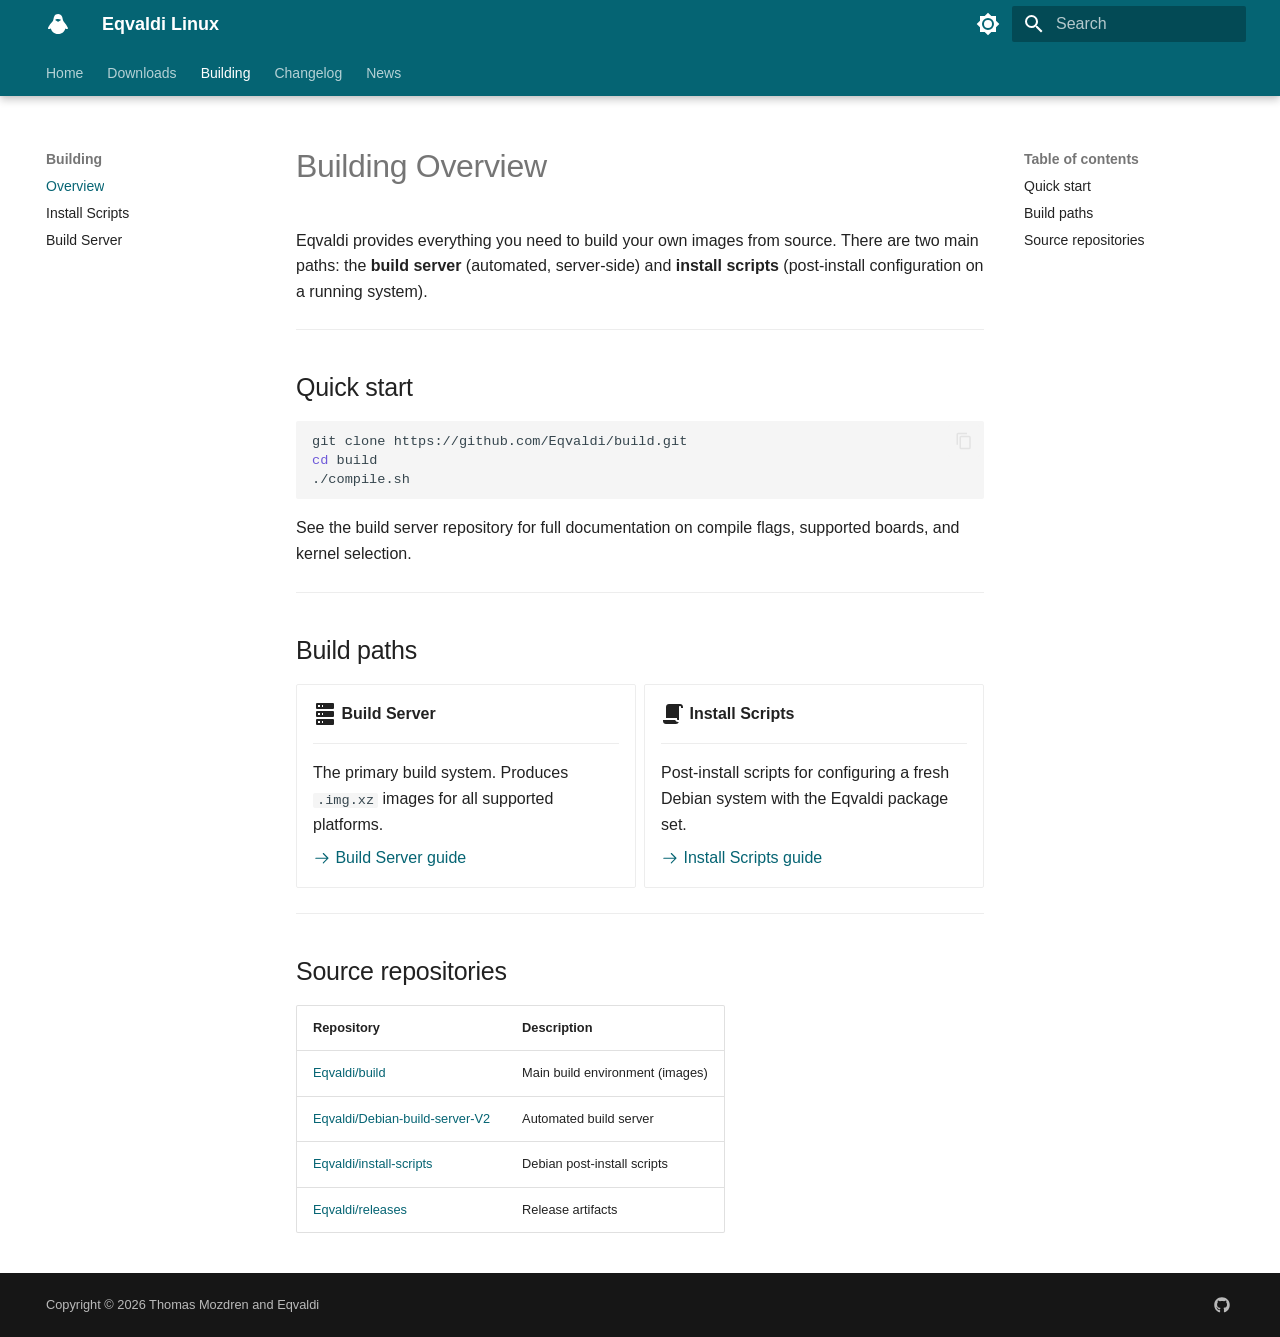
==== commit 01fe1c2f: "Deployed fb3eee0 with MkDocs version: 1.6.1" ====
--- a/building/index.html
+++ b/building/index.html
@@ -24,8 +24,8 @@
         
       
       
-      <link rel="icon" href="../assets/logo.jpg">
-      <meta name="generator" content="mkdocs-1.6.1, mkdocs-material-9.8.1">
+      <link rel="icon" href="../assets/logo.png">
+      <meta name="generator" content="mkdocs-1.6.1, mkdocs-material-9.8.2">
     
     
       
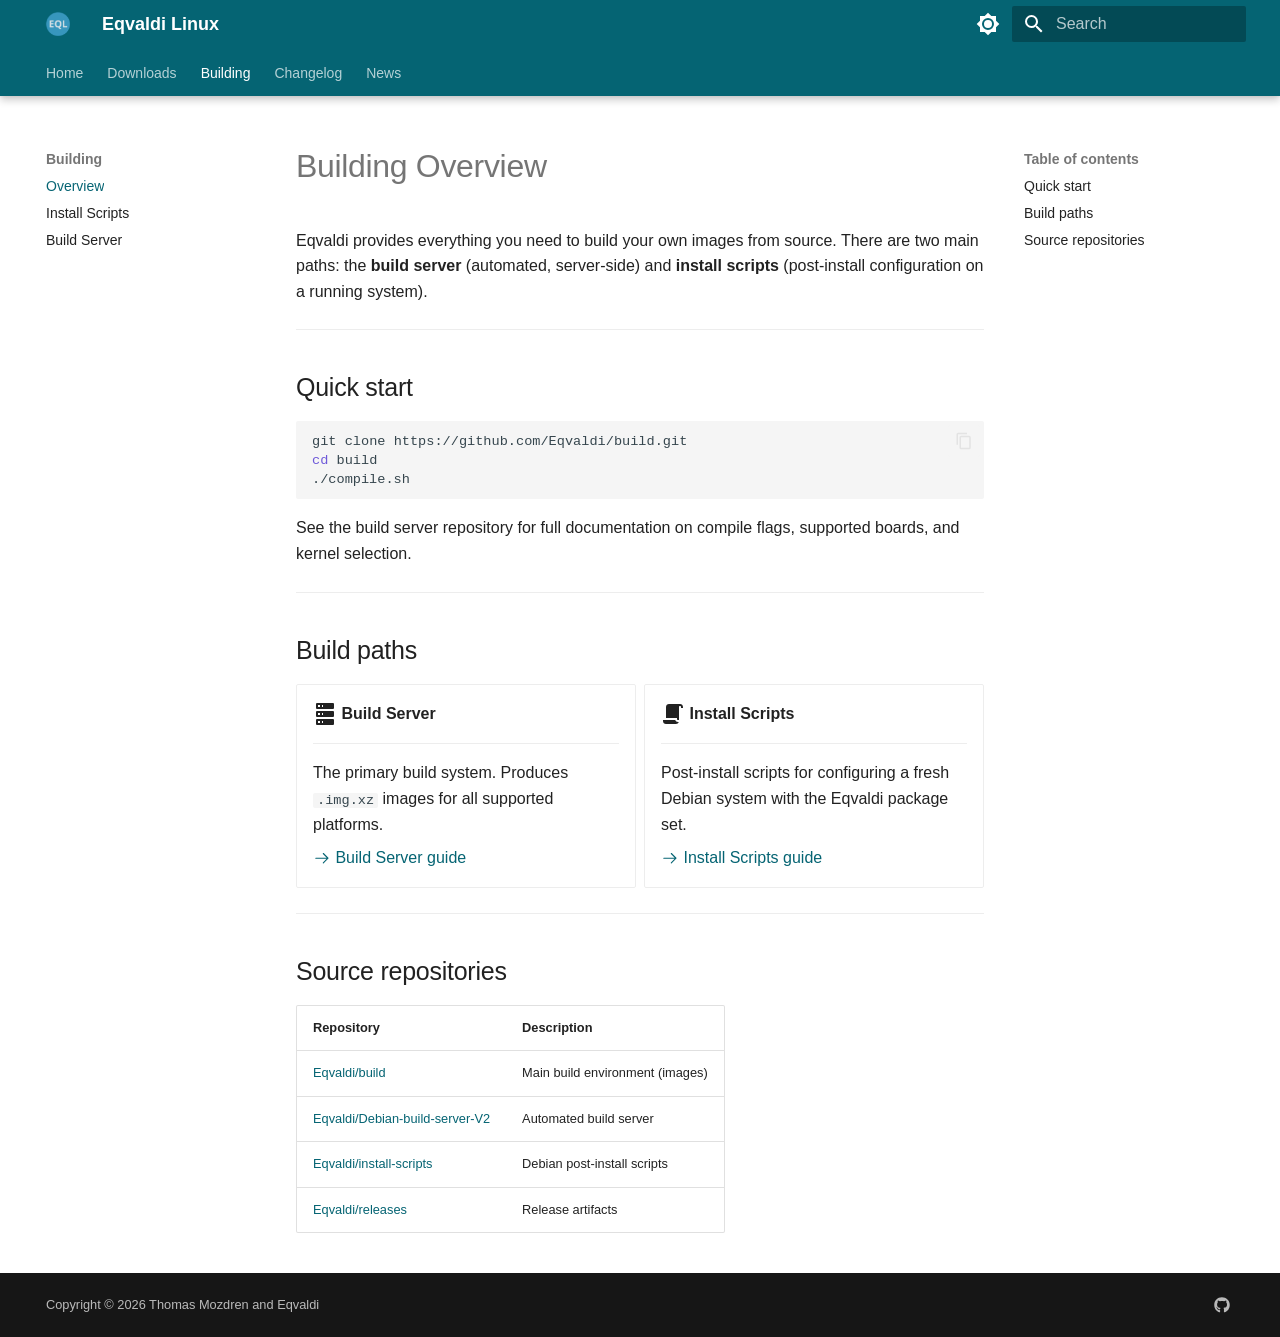
==== commit 09a3503d: "Deployed 4de5440 with MkDocs version: 1.6.1" ====
--- a/building/index.html
+++ b/building/index.html
@@ -102,8 +102,7 @@
   <nav class="md-header__inner md-grid" aria-label="Header">
     <a href=".." title="Eqvaldi Linux" class="md-header__button md-logo" aria-label="Eqvaldi Linux" data-md-component="logo">
       
-  
-  <svg xmlns="http://www.w3.org/2000/svg" viewBox="0 0 24 24"><path d="M14.62 8.35c-.42.28-1.75 1.04-1.95 1.19-.39.31-.75.29-1.14-.01-.2-.16-1.53-.92-1.95-1.19-.48-.31-.45-.7.08-.92 1.64-.69 3.28-.64 4.91.03.49.21.51.6.05.9m7.22 7.28c-.93-2.09-2.2-3.99-3.84-5.66a4.3 4.3 0 0 1-1.06-1.88c-.1-.33-.17-.67-.24-1.01-.2-.88-.29-1.78-.7-2.61-.73-1.58-2-2.4-3.84-2.47-1.81.05-3.16.81-3.95 2.4-.21.43-.36.88-.46 1.34-.17.76-.32 1.55-.5 2.32-.15.65-.45 1.21-.96 1.71-1.61 1.57-2.9 3.37-3.88 5.35-.14.29-.28.58-.37.88-.19.66.29 1.12.99.96.44-.09.88-.18 1.3-.31.41-.15.57-.05.67.35.65 2.15 2.07 3.66 4.24 4.5 4.12 1.56 8.93-.66 9.97-4.58.07-.27.17-.37.47-.27.46.14.93.24 1.4.35.49.09.85-.16.92-.64.03-.26-.06-.49-.16-.73"/></svg>
+  <img src="../assets/logo.png" alt="logo">
 
     </a>
     <label class="md-header__button md-icon" for="__drawer">
@@ -337,8 +336,7 @@
   <label class="md-nav__title" for="__drawer">
     <a href=".." title="Eqvaldi Linux" class="md-nav__button md-logo" aria-label="Eqvaldi Linux" data-md-component="logo">
       
-  
-  <svg xmlns="http://www.w3.org/2000/svg" viewBox="0 0 24 24"><path d="M14.62 8.35c-.42.28-1.75 1.04-1.95 1.19-.39.31-.75.29-1.14-.01-.2-.16-1.53-.92-1.95-1.19-.48-.31-.45-.7.08-.92 1.64-.69 3.28-.64 4.91.03.49.21.51.6.05.9m7.22 7.28c-.93-2.09-2.2-3.99-3.84-5.66a4.3 4.3 0 0 1-1.06-1.88c-.1-.33-.17-.67-.24-1.01-.2-.88-.29-1.78-.7-2.61-.73-1.58-2-2.4-3.84-2.47-1.81.05-3.16.81-3.95 2.4-.21.43-.36.88-.46 1.34-.17.76-.32 1.55-.5 2.32-.15.65-.45 1.21-.96 1.71-1.61 1.57-2.9 3.37-3.88 5.35-.14.29-.28.58-.37.88-.19.66.29 1.12.99.96.44-.09.88-.18 1.3-.31.41-.15.57-.05.67.35.65 2.15 2.07 3.66 4.24 4.5 4.12 1.56 8.93-.66 9.97-4.58.07-.27.17-.37.47-.27.46.14.93.24 1.4.35.49.09.85-.16.92-.64.03-.26-.06-.49-.16-.73"/></svg>
+  <img src="../assets/logo.png" alt="logo">
 
     </a>
     Eqvaldi Linux
